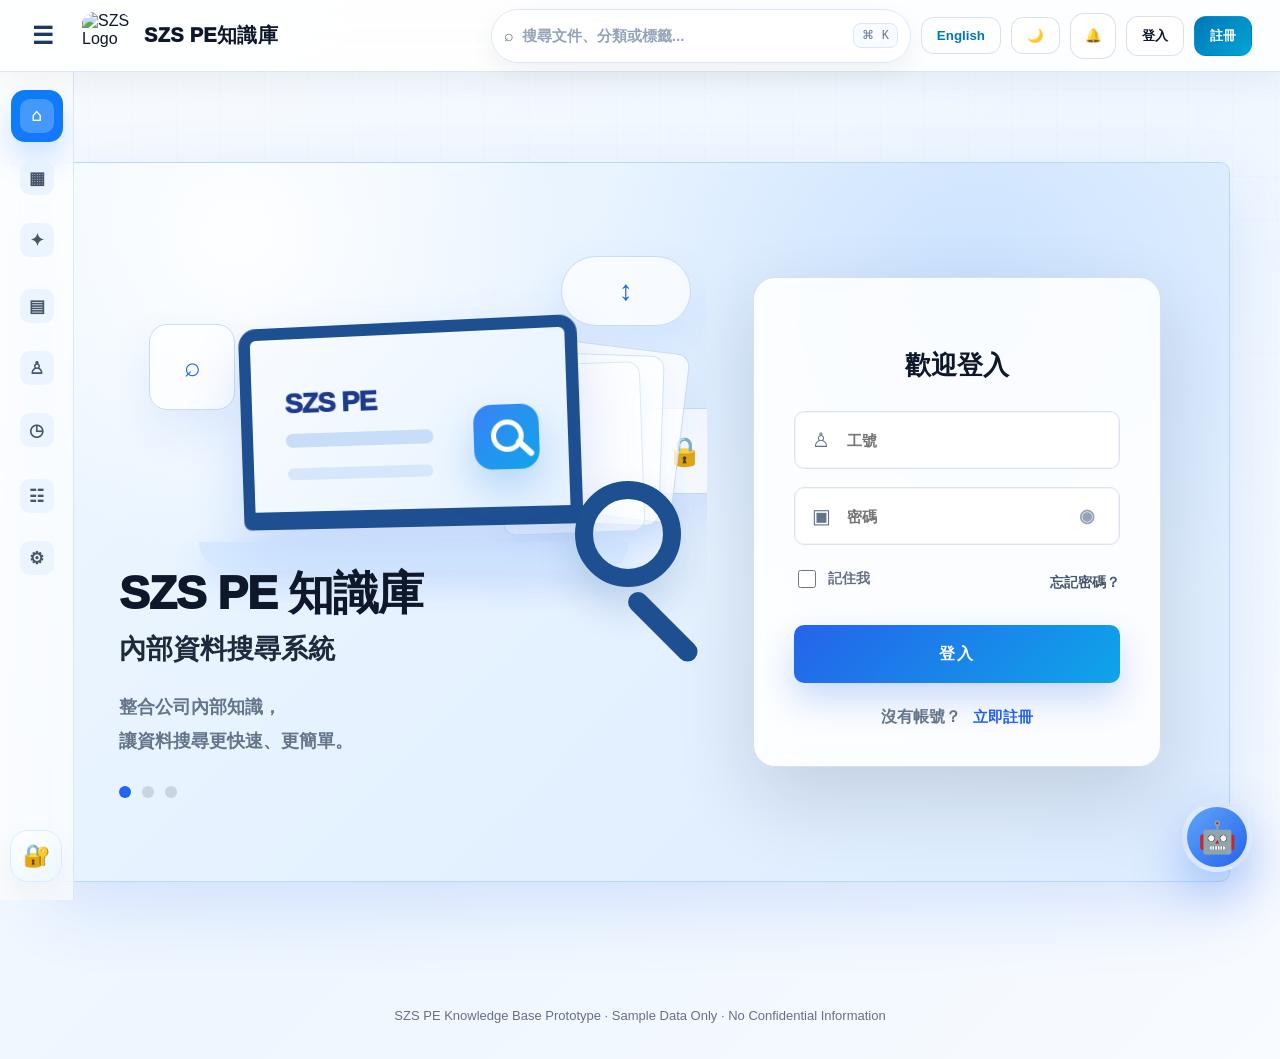
==== index_szs_bu3_test.html @ 23b90ecd "Add files via upload" ====
<!-- SZS_FIX_DFM_MEDIA_RENDER_PIPELINE_20260518 -->
<!-- SZS_FIX_DFM_MEDIA_AFTER_FULL_TEXT_AND_AUTO_INJECT_20260518 -->
<!-- SZS_FIX_DFM_MEDIA_VISIBLE_AFTER_INTRO_20260518 -->
<!-- SZS_FIX_DFM_MEDIA_EMBED_FROM_UPLOAD_20260518 -->
<!-- SZS_FIX_RESTORE_DFM_MEDIA_20260518 -->
<!-- SZS_FIX_SETTINGS_ADMIN_ENTRY_20260518 -->
<!DOCTYPE html>
<!-- SZS_FIX_TOP_STATUS_ONLY_20260518 -->
<html lang="zh-Hant">
<head>
  <meta charset="UTF-8" />
  <meta name="viewport" content="width=device-width, initial-scale=1.0" />
  <title>SZS PE知識庫</title>
  <link rel="icon" type="image/png" href="logo.png" />
  <link rel="shortcut icon" type="image/png" href="logo.png" />

<link rel="stylesheet" href="style.css">

</head>
<body class="sidebar-collapsed">
  <header>
    <button id="sidebarToggleBtn" class="sidebar-toggle" onclick="toggleSidebar(event)">☰</button>
    <div class="brand" onclick="showHome()">
      <img src="logo.png" alt="SZS Logo" class="logo" onerror="this.style.display=\'none\'; const f=this.parentElement.querySelector(\'.logo-fallback\'); if(f){f.classList.add(\'show\');}">
      <div>
        <div class="brand-title" data-zh="SZS PE知識庫" data-en="SZS PE Knowledge Base">SZS PE知識庫</div>
        <div class="brand-subtitle" data-zh="內部資料搜尋系統" data-en="INTERNAL DATABASE SYSTEM">內部資料搜尋系統</div>
      </div>
    </div>

    <div class="nav-actions">

      <div class="top-search">
        <span>⌕</span>
        <input id="topSearchInput" placeholder="搜尋文件、分類或標籤..." onkeydown="handleTopSearch(event)" />
        <kbd>⌘ K</kbd>
      </div>

      <div class="top-presence-control" id="topPresenceControl" aria-label="presence status">
        <span class="top-presence-label" data-zh="我的狀態" data-en="My Status">我的狀態</span>
        <button id="topPresenceOnlineBtn" class="status-btn online" type="button" onclick="setMyPresence('online')" data-zh="線上" data-en="Online">線上</button>
        <button id="topPresenceAwayBtn" class="status-btn away" type="button" onclick="setMyPresence('away')" data-zh="離開" data-en="Away">離開</button>
        <button id="topPresenceOfflineBtn" class="status-btn offline" type="button" onclick="setMyPresence('offline')" data-zh="離線" data-en="Offline">離線</button>
      </div>

      <span class="user-pill" id="userPill"></span>
      <button class="ghost" onclick="switchLanguage()" id="langBtn">English</button>
      <button onclick="toggleTheme()" id="themeBtn">🌙</button>
      <button id="notificationBtn" class="icon-btn" onclick="toggleNotifications(event)" title="通知">🔔<span id="notificationDot"></span></button>
      <div class="profile-wrap" id="profileWrap">
        <button id="profileBtn" class="profile-btn" onclick="toggleProfileMenu(event)">
          <span class="profile-avatar" id="profileAvatar">U</span>
          <span class="profile-name" id="profileName">User</span>
          <span class="profile-role" id="profileRole">User</span>
          <span>⌄</span>
        </button>
        <div class="profile-menu" id="profileMenu">
          <div class="profile-menu-head">
            <span class="profile-avatar large" id="profileAvatarLarge">U</span>
            <div>
              <strong id="profileMenuName">User</strong>
              <p id="profileMenuMeta">User · 離線</p>
            </div>
          </div>
          <button onclick="switchLanguage(); closeProfileMenu();" data-zh="語言 / Language" data-en="Language / 語言">語言 / Language</button>
          <button onclick="openSystemInfoDialog(); closeProfileMenu();" data-zh="系統資訊" data-en="System Info">系統資訊</button>
          <button onclick="openProfileSettingsDialog(); closeProfileMenu();" data-zh="我的設定" data-en="My Settings">我的設定</button>
          <button onclick="openMyMessagesDialog(); closeProfileMenu();" data-zh="我的訊息" data-en="My Messages">我的訊息</button>
          <button onclick="openFeedbackDialog(); closeProfileMenu();" data-zh="意見回饋" data-en="Feedback">意見回饋</button>
          <button class="danger-text" onclick="closeProfileMenu(); logout();" data-zh="登出" data-en="Logout">登出</button>
        </div>
      </div>
      <button id="loginBtn" onclick="openAuthModal('login')" data-zh="登入" data-en="Login">登入</button>
      <button id="registerBtn" class="primary" onclick="openAuthModal('register')" data-zh="註冊" data-en="Sign Up">註冊</button>
      <button id="logoutBtn" style="display:none;" onclick="logout()" data-zh="登出" data-en="Logout">登出</button>
      <!-- 後台管理已移至系統設定頁 -->
    </div>
  </header>
  <div class="notification-panel" id="notificationPanel">
    <div class="notification-head">
      <strong data-zh="通知中心" data-en="Notifications">通知中心</strong>
      <button onclick="toggleNotifications(event)">×</button>
    </div>
    <div id="notificationList"></div>
  </div>

  <aside class="app-sidebar" aria-label="main navigation">
    <div class="side-section side-section-primary">
      <div class="side-section-title" data-zh="主要功能" data-en="Main">主要功能</div>
      <button class="side-item active" onclick="showHome()" data-side="home" title="首頁">
        <span class="side-icon">⌂</span><span class="side-label" data-zh="首頁" data-en="Home">首頁</span>
      </button>
      <button class="side-item" onclick="openDatabaseSection()" data-side="databases" title="資料庫分類">
        <span class="side-icon">▦</span><span class="side-label" data-zh="資料庫分類" data-en="Databases">資料庫分類</span><span class="side-badge" id="sideDatabaseCount">6</span>
      </button>
      <button class="side-item" onclick="openAssistantPage()" data-side="assistant" title="小幫手">
        <span class="side-icon">✦</span><span class="side-label" data-zh="小幫手" data-en="Assistant">小幫手</span><span class="side-badge side-badge-new">NEW</span>
      </button>
    </div>

    <div class="side-section side-section-admin">
      <div class="side-section-title" data-zh="管理功能" data-en="Admin">管理功能</div>
      <button class="side-item" onclick="openAdmin(); setTimeout(()=>switchAdminTab('documents'), 0);" data-side="documents" title="文件管理">
        <span class="side-icon">▤</span><span class="side-label" data-zh="文件管理" data-en="Documents">文件管理</span><span class="side-badge" id="sideDocumentCount">8</span>
      </button>
      <button class="side-item" onclick="openAdmin(); setTimeout(()=>switchAdminTab('users'), 0);" data-side="users" title="會員權限">
        <span class="side-icon">♙</span><span class="side-label" data-zh="會員權限" data-en="Members">會員權限</span>
      </button>
      <button class="side-item" onclick="openAdmin(); setTimeout(()=>switchAdminTab('logs'), 0);" data-side="logs" title="操作紀錄">
        <span class="side-icon">◷</span><span class="side-label" data-zh="操作紀錄" data-en="Logs">操作紀錄</span>
      </button>
    </div>

    <div class="side-section side-section-system">
      <div class="side-section-title" data-zh="系統" data-en="System">系統</div>
      <button class="side-item" onclick="openMembersSection()" data-side="members" title="線上成員">
        <span class="side-icon">☷</span><span class="side-label" data-zh="成員狀態" data-en="Member Status">成員狀態</span><span class="side-badge" id="sideMemberCount">13</span>
      </button>
      <button class="side-item" onclick="openSystemSettings()" data-side="settings" title="系統設定">
        <span class="side-icon">⚙</span><span class="side-label" data-zh="系統設定" data-en="Settings">系統設定</span>
      </button>
    </div>

    <div class="side-card compact-side-card">
      <div class="side-card-art">🔐</div>
      <strong data-zh="安全・可靠・共享" data-en="Secure · Reliable · Shared">安全・可靠・共享</strong>
      <p data-zh="建立標準化文件，讓知識成為團隊的力量。" data-en="Standardize files and turn knowledge into team power.">建立標準化文件，讓知識成為團隊的力量。</p>
      <button onclick="openAssistant()" data-zh="了解更多 ↗" data-en="Learn More ↗">了解更多 ↗</button>
    </div>
  </aside>


  <div class="warning-banner" data-zh="原型提醒：此版本資料只會暫存在目前瀏覽器 localStorage，請勿放入公司機密、真實帳密、客戶資料或正式文件。"
       data-en="Prototype reminder: Data is stored only in this browser localStorage. Do not enter confidential data or real passwords. ">
    原型提醒：此版本資料只會暫存在目前瀏覽器 localStorage，請勿放入公司機密、真實帳密、客戶資料或正式文件。
  </div>


  <main id="loginLandingPage" class="page login-landing-page active">
    <section class="template-b-shell">
      <div class="template-b-panel">
        <div class="template-b-visual" aria-label="SZS PE Knowledge Base Login Illustration">
          <div class="kb-art">
            <div class="kb-float search">⌕</div>
            <div class="kb-float cloud">↕</div>
            <div class="kb-float lock">🔒</div>
            <div class="kb-doc-stack"><span></span><span></span><span></span></div>
            <div class="kb-art-laptop"><div class="kb-search-icon"></div></div>
            <div class="kb-art-base"></div>
            <div class="kb-magnifier"></div>
          </div>
          <div class="template-b-copy">
            <h1 data-zh="SZS PE 知識庫" data-en="SZS PE Knowledge Base">SZS PE 知識庫</h1>
            <h2 data-zh="內部資料搜尋系統" data-en="Internal Data Search System">內部資料搜尋系統</h2>
            <p data-zh="整合公司內部知識，讓資料搜尋更快速、更簡單。" data-en="Integrate internal knowledge and make data search faster and easier.">整合公司內部知識，<br>讓資料搜尋更快速、更簡單。</p>
            <div class="template-b-dots" aria-hidden="true"><span></span><span></span><span></span></div>
          </div>
        </div>

        <div class="template-b-card">
          <div class="template-b-logo">
            <img src="logo.png" alt="SZS Logo" onerror="this.style.display='none';">
          </div>
          <h2 data-zh="歡迎登入" data-en="Welcome Back">歡迎登入</h2>
          <div class="template-b-error" id="landingLoginError"></div>
          <div class="template-b-field">
            <span>♙</span>
            <input id="landingLoginId" autocomplete="username" placeholder="工號" onkeydown="handleLandingLoginEnter(event)" />
          </div>
          <div class="template-b-field template-b-password">
            <span>▣</span>
            <input id="landingLoginPassword" type="password" autocomplete="current-password" placeholder="密碼" onkeydown="handleLandingLoginEnter(event)" />
            <button type="button" class="template-b-eye" onclick="toggleLandingPassword()" aria-label="show password">◉</button>
          </div>
          <div class="template-b-row">
            <label class="template-b-check"><input type="checkbox" id="landingRememberMe"> <span data-zh="記住我" data-en="Remember me">記住我</span></label>
            <button type="button" class="template-b-link" onclick="forgotFromLanding()" data-zh="忘記密碼？" data-en="Forgot Password?">忘記密碼？</button>
          </div>
          <button class="template-b-submit" onclick="loginFromLanding()" data-zh="登入" data-en="Login">登入</button>
          <div class="template-b-register">
            <span data-zh="沒有帳號？" data-en="No account?">沒有帳號？</span>
            <button type="button" onclick="openAuthModal('register')" data-zh="立即註冊" data-en="Sign Up">立即註冊</button>
          </div>
        </div>
      </div>
    </section>
  </main>

  <main id="homePage" class="page">
    <section class="hero">
      <div class="hero-label">SZS · PE KNOWLEDGE SYSTEM</div>
      <h1 data-zh="SZS PE知識庫" data-en="SZS PE Knowledge Base">SZS PE知識庫</h1>
      <p data-zh="請選擇資料庫分類進行查詢，或使用右下角小幫手搜尋你需要的文件。此版本為非機密原型展示，所有資料皆為測試資料。"
         data-en="Select a database category or use the assistant in the lower-right corner to search for documents. This is a non-confidential prototype using sample data only.">
        請選擇資料庫分類進行查詢，或使用右下角小幫手搜尋你需要的文件。此版本為非機密原型展示，所有資料皆為測試資料。
      </p>
    </section>

    <section class="dashboard-overview" aria-label="dashboard overview">
      <div class="dash-stat clickable" onclick="closeMembersSection(); document.getElementById('databaseSection')?.scrollIntoView({behavior:'smooth'}); databaseHomeView='cards'; renderDatabases();">
        <div class="dash-icon blue">▣</div>
        <div>
          <div class="dash-label" data-zh="資料庫分類" data-en="Database Categories">資料庫分類</div>
          <div class="dash-value"><span id="overviewDatabaseCount">0</span><small data-zh=" 個" data-en=" categories"> 個</small></div>
          <div class="dash-link" data-zh="" data-en=""></div>
        </div>
      </div>
      <div class="dash-stat clickable" onclick="databaseHomeView='list'; renderDatabases(); document.getElementById('databaseSection')?.scrollIntoView({behavior:'smooth'});">
        <div class="dash-icon cyan">▤</div>
        <div>
          <div class="dash-label" data-zh="總文件數" data-en="Total Documents">總文件數</div>
          <div class="dash-value"><span id="overviewDocumentCount">0</span><small data-zh=" 份" data-en=" docs"> 份</small></div>
          <div class="dash-link" data-zh="" data-en=""></div>
        </div>
      </div>
      <div class="dash-stat clickable" onclick="openMembersSection()">
        <div class="dash-icon purple">♙</div>
        <div>
          <div class="dash-label" data-zh="總人數" data-en="Total Members">總人數</div>
          <div class="dash-value"><span id="overviewUserRole">0</span><small data-zh=" 人" data-en=" members"> 人</small></div>
          <div class="dash-link" data-zh="" data-en=""></div>
        </div>
      </div>
      <div class="dash-stat clickable" onclick="openAdmin(); setTimeout(()=>switchAdminTab('logs'), 0);">
        <div class="dash-icon green">✓</div>
        <div>
          <div class="dash-label" data-zh="系統狀態" data-en="System Status">系統狀態</div>
          <div class="dash-value"><span data-zh="正常" data-en="OK">正常</span></div>
          <div class="dash-link" data-zh="" data-en=""></div>
        </div>
      </div>
    </section>

    

    <div class="home-main-layout">
      <div class="home-main-column">

        <section class="home-productivity-panels" id="homeSmartDashboard" aria-label="home smart dashboard">
          <div class="home-panel recent-doc-panel">
            <div class="home-panel-head">
              <div class="home-panel-title"><span class="num-dot">1</span><span data-zh="最近更新文件" data-en="Recently Updated Files">最近更新文件</span></div>
              <button class="home-panel-action" onclick="showSearchResults('DFM')" data-zh="查看全部" data-en="View All">查看全部</button>
            </div>
            <div class="recent-doc-list" id="homeRecentDocuments"></div>
          </div>

          <div class="home-panel favorite-db-panel">
            <div class="home-panel-head">
              <div class="home-panel-title"><span class="num-dot">2</span><span data-zh="常用 / 收藏" data-en="Frequent / Favorites">常用 / 收藏</span></div>
              <button class="home-panel-action" onclick="manageFavoriteDatabases()" data-zh="管理" data-en="Manage">管理</button>
            </div>
            <div class="favorite-db-list" id="homeFavoriteDatabases"></div>
          </div>
        </section>

        <!-- Home optional feature panels 3-5 removed per request; keep only recent files and favorites. -->

        <section class="online-members-panel" id="onlineMembersPanel">
      <div class="online-members-head">
        <div>
          <h2 data-zh="成員狀態總覽" data-en="Member Status Overview">成員狀態總覽</h2>
          <p data-zh="查看所有成員狀態與所屬群組，快速掌握團隊可用性；點選成員即可開啟對話框。" data-en="View every member status and group, quickly understand team availability, and click a member to open a chat dialog.">查看所有成員狀態與所屬群組，快速掌握團隊可用性；點選成員即可開啟對話框。</p>
        </div>
        <div class="my-status-control">
          <span data-zh="我的狀態" data-en="My Status">我的狀態</span>
          <button id="presenceOnlineBtn" class="status-btn online" onclick="setMyPresence('online')" data-zh="線上" data-en="Online">線上</button>
          <button id="presenceAwayBtn" class="status-btn away" onclick="setMyPresence('away')" data-zh="離開" data-en="Away">離開</button>
          <button id="presenceOfflineBtn" class="status-btn offline" onclick="setMyPresence('offline')" data-zh="離線" data-en="Offline">離線</button>
        </div>
      </div>
      <div class="member-status-dashboard" id="memberStatusDashboard"></div>
      <div class="member-status-toolbar">
        <div class="member-status-search">
          <span>⌕</span>
          <input id="memberStatusSearch" placeholder="搜尋成員姓名、工號或部門..." oninput="syncMemberSearch('memberStatus')" />
        </div>
        <div class="member-status-filters" id="memberStatusFilters"></div>
        <div class="member-status-actions" id="memberStatusActions"></div>
      </div>
      <div class="members-hybrid-grid">
        <div class="online-members-list" id="onlineMembersList"></div>

      </div>
        </section>

        <section id="databaseSection" class="view-cards">
      <div class="section-head">
        <div class="section-title">
          <h2 data-zh="資料庫分類" data-en="DATA STREAMS">資料庫分類</h2>
          <span class="badge" id="activeBadge">0 個分類</span>
        </div>
        <div class="section-hint database-view-actions">
          <span data-zh="你可以到後台管理自行新增資料庫分類與測試文件。" data-en="You can add database categories and sample documents in the admin panel.">你可以到後台管理自行新增資料庫分類與測試文件。</span>
          <button id="databaseViewToggle" onclick="toggleDatabaseView()" data-zh="查看全部分類" data-en="View All Categories">查看全部分類</button>
        </div>
      </div>
      <div class="database-grid" id="databaseGrid"></div>
      <div class="database-list-panel" id="databaseListPanel" style="display:none;"><div id="databaseList"></div></div>
        </section>
      </div>
        <aside class="quick-members-sidebar home-quick-members">
          <div class="quick-members-head">
            <h3 data-zh="成員狀態" data-en="Member Status">成員狀態</h3>
            <span id="quickMemberCount">0</span>
          </div>
          <div class="quick-member-search">
            <input id="quickMemberSearch" placeholder="搜尋成員..." oninput="syncMemberSearch('quick')" />
          </div>
          <div class="quick-member-groups" id="quickMembersSidebar"></div>
          <div class="quick-members-footer">
            <button onclick="scrollToAllMemberGroups()" data-zh="展開更多" data-en="Expand More">展開更多</button>
          </div>
        </aside>
    </div>
    <div class="member-chat-modal" id="memberChatModal"></div>
  </main>

  <main id="detailPage" class="page">
    <section class="detail-top">
      <div class="detail-title-area">
        <div class="detail-label">DATABASE DETAIL</div>
        <h1 id="detailTitle">資料庫</h1>
        <p id="detailDescription">資料庫說明</p>
      </div>
      <div class="detail-actions">
        <button onclick="showHome()" data-zh="← 返回首頁" data-en="← Back Home">← 返回首頁</button>
        <button class="primary" onclick="openAssistant()" data-zh="詢問小幫手" data-en="Ask Assistant">詢問小幫手</button>
      </div>
    </section>

    <section class="detail-toolbar">
      <div class="search-box">
        <input id="detailSearch" placeholder="在此資料庫搜尋文件..." oninput="renderDetailDocuments()" />
      </div>
      <span class="badge" id="detailCount">0 documents</span>
    </section>

    <section class="doc-table" id="detailDocumentList"></section>
  </main>


  <main id="searchPage" class="page">
    <section class="detail-top search-result-top">
      <div class="detail-title-area">
        <div class="detail-label" data-zh="SEARCH RESULT" data-en="SEARCH RESULT">SEARCH RESULT</div>
        <h1 data-zh="搜尋結果" data-en="Search Results">搜尋結果</h1>
        <p id="searchResultSummary">請輸入關鍵字搜尋文件、分類或標籤。</p>
      </div>
      <div class="detail-actions">
        <button onclick="showHome()" data-zh="← 返回首頁" data-en="← Back Home">← 返回首頁</button>
        <button class="primary" onclick="openAssistant()" data-zh="詢問小幫手" data-en="Ask Assistant">詢問小幫手</button>
      </div>
    </section>

    <section class="detail-toolbar">
      <div class="google-search-large">
        <span>⌕</span>
        <input id="searchPageInput" placeholder="搜尋文件、分類或標籤..." onkeydown="handleSearchPageEnter(event)" />
        <button onclick="runSearchFromPage()" data-zh="搜尋" data-en="Search">搜尋</button>
      </div>
      <span class="badge" id="searchResultCount">0 documents</span>
    </section>

    <section class="search-tabs" id="searchResultTabs">
      <button id="searchTabFiles" class="active" onclick="setSearchResultView('files')" data-zh="文件" data-en="Files">文件</button>
      <button id="searchTabCategories" onclick="setSearchResultView('categories')" data-zh="資料庫分類" data-en="Categories">資料庫分類</button>
      <button id="searchTabAll" onclick="setSearchResultView('all')" data-zh="全部" data-en="All">全部</button>
    </section>

    <section class="doc-table" id="searchResultList"></section>
  </main>




  <main id="settingsPage" class="page">
    <section class="detail-top">
      <div class="detail-title-area">
        <div class="detail-label">SYSTEM SETTINGS</div>
        <h1 data-zh="系統設定" data-en="System Settings">系統設定</h1>
        <p data-zh="這裡集中放置系統相關入口。後台管理已移到此頁，不再放在最上方工具列。" data-en="System-related entries are collected here. The admin panel has been moved here and removed from the top toolbar.">這裡集中放置系統相關入口。後台管理已移到此頁，不再放在最上方工具列。</p>
      </div>
      <div class="detail-actions">
        <button onclick="showHome()" data-zh="← 返回首頁" data-en="← Back Home">← 返回首頁</button>
      </div>
    </section>

    <section class="settings-panel">
      <div class="settings-grid">
        <div class="settings-card">
          <h3 data-zh="後台管理" data-en="Admin Panel">後台管理</h3>
          <p data-zh="管理資料庫分類、文件、會員權限與操作紀錄。Manager 可管理資料，Owner 可管理會員權限。" data-en="Manage database categories, documents, member permissions, and activity logs. Managers can manage data; Owners can manage member permissions.">管理資料庫分類、文件、會員權限與操作紀錄。Manager 可管理資料，Owner 可管理會員權限。</p>
          <button class="primary" onclick="openAdmin()" data-zh="進入後台管理" data-en="Open Admin Panel">進入後台管理</button>
        </div>
        <div class="settings-card">
          <h3 data-zh="系統資訊" data-en="System Info">系統資訊</h3>
          <p data-zh="查看目前原型狀態、資料庫分類數與文件數。" data-en="View current prototype status, database category count, and document count.">查看目前原型狀態、資料庫分類數與文件數。</p>
          <button onclick="showSystemInfo()" data-zh="查看系統資訊" data-en="View System Info">查看系統資訊</button>
        </div>
        <div class="settings-card">
          <h3 data-zh="我的設定" data-en="My Settings">我的設定</h3>
          <p data-zh="個人設定目前為原型展示項目，正式版可擴充語言、通知與偏好設定。" data-en="Personal settings are prototype items and can later include language, notifications, and preferences.">個人設定目前為原型展示項目，正式版可擴充語言、通知與偏好設定。</p>
          <button onclick="showToast(t('我的設定為原型展示項目。','My settings is a prototype item.'))" data-zh="查看我的設定" data-en="View My Settings">查看我的設定</button>
        </div>
        <div class="settings-card">
          <h3 data-zh="外觀模式" data-en="Appearance">外觀模式</h3>
          <p data-zh="黑白模式保留在這裡手動切換，不再由左側系統設定按鈕直接切換。" data-en="Theme switching is kept here manually; the sidebar Settings button no longer toggles it directly.">黑白模式保留在這裡手動切換，不再由左側系統設定按鈕直接切換。</p>
          <button onclick="toggleTheme()" data-zh="切換黑白模式" data-en="Toggle Theme">切換黑白模式</button>
        </div>
      </div>
    </section>
  </main>


  <main id="adminPage" class="page">
    <section class="detail-top">
      <div class="detail-title-area">
        <div class="detail-label">ADMIN PROTOTYPE</div>
        <h1 data-zh="後台管理" data-en="Admin Panel">後台管理</h1>
        <p data-zh="這裡是部門資料維護中心。總覽首頁僅供查看，真正的新增、修改與刪除請進入對應管理頁面操作。"
           data-en="This is the department data maintenance center. The overview page is view-only, and actual add/edit/delete actions should be done inside the corresponding management page.">
          這裡是部門資料維護中心。總覽首頁僅供查看，真正的新增、修改與刪除請進入對應管理頁面操作。
        </p>
        <div class="role-guide">
          <div class="role-card">
            <strong>Owner</strong>
            <span data-zh="部門維護權限：可管理資料、會員權限與操作紀錄。" data-en="Department maintenance permission: manage data, member permissions, and activity logs.">部門維護權限：可管理資料、會員權限與操作紀錄。</span>
          </div>
          <div class="role-card">
            <strong>Manager</strong>
            <span data-zh="資料維護權限：可新增、修改、刪除資料庫與文件。" data-en="Data maintenance permission: add, edit, and delete databases and documents.">資料維護權限：可新增、修改、刪除資料庫與文件。</span>
          </div>
          <div class="role-card">
            <strong>User</strong>
            <span data-zh="使用權限：可登入、查詢資料與使用小幫手。" data-en="Usage permission: log in, search data, and use the assistant.">使用權限：可登入、查詢資料與使用小幫手。</span>
          </div>
        </div>
      </div>
      <div class="detail-actions">
        <button onclick="showHome()" data-zh="← 返回首頁" data-en="← Back Home">← 返回首頁</button>
      </div>
    </section>

    <div class="admin-tabs">
      <button id="adminOverviewTab" class="admin-tab-button active" onclick="switchAdminTab('overview')" data-zh="總覽首頁" data-en="Overview">總覽首頁</button>
      <button id="adminDocTab" class="admin-tab-button" onclick="switchAdminTab('documents')" data-zh="文件管理" data-en="Document Manager">文件管理</button>
      <button id="adminDbTab" class="admin-tab-button" onclick="switchAdminTab('databases')" data-zh="資料庫分類管理" data-en="Database Manager">資料庫分類管理</button>
      <button id="adminUserTab" class="admin-tab-button" onclick="switchAdminTab('users')" data-zh="會員權限管理" data-en="Member Permissions">會員權限管理</button>
      <button id="adminLogTab" class="admin-tab-button" onclick="switchAdminTab('logs')" data-zh="操作紀錄" data-en="Activity Logs">操作紀錄</button>
    </div>

    <section id="adminOverviewSection" class="admin-section active">
      <div id="adminOverviewContent"></div>
    </section>

    <section id="adminDocumentsSection" class="admin-section">
      <div class="document-admin-layout">
        <div class="admin-box document-form-card">
          <div class="document-card-head">
            <div>
              <h2 id="documentFormTitle" data-zh="新增文件" data-en="Add Document">新增文件</h2>
              <p id="documentFormHint" data-zh="依照步驟填寫文件基本資料、搜尋資訊與管理設定。" data-en="Fill in basic information, search metadata, and management settings step by step.">依照步驟填寫文件基本資料、搜尋資訊與管理設定。</p>
            </div>
            <span id="documentModeBadge" class="doc-mode-badge" data-zh="新增模式" data-en="Add Mode">新增模式</span>
          </div>
          <input id="editingDocumentId" type="hidden" />
          <div class="form-grid">
            <div class="form-section">
              <div class="form-section-title"><span class="form-step">1</span><span data-zh="基本資料" data-en="Basic Information">基本資料</span></div>
              <div>
                <label data-zh="所屬資料庫" data-en="Database">所屬資料庫</label>
                <div style="display:grid;grid-template-columns:1fr auto;gap:10px;align-items:center;">
                  <select id="adminDatabase"></select>
                  <button type="button" onclick="quickEditSelectedDatabase()" data-zh="修改目前資料庫" data-en="Edit Current Database">修改目前資料庫</button>
                </div>
              </div>
              <div class="two-col">
                <div>
                  <label data-zh="中文文件名稱" data-en="Chinese Title">中文文件名稱</label>
                  <input id="adminTitleZh" placeholder="例如：測試規格書" />
                </div>
                <div>
                  <label data-zh="英文文件名稱" data-en="English Title">英文文件名稱</label>
                  <input id="adminTitleEn" placeholder="Example: Test Specification" />
                </div>
              </div>
              <div>
                <label data-zh="文件類型" data-en="File Type">文件類型</label>
                <select id="adminType">
                  <option value="PDF">PDF</option>
                  <option value="DOCX">DOCX</option>
                  <option value="XLSX">XLSX / Excel</option>
                  <option value="XLS">XLS / Excel</option>
                  <option value="CSV">CSV</option>
                  <option value="PPTX">PPTX</option>
                  <option value="TXT">TXT</option>
                  <option value="ASM">ASM / Pro/E</option>
                  <option value="PRT">PRT / Pro/E</option>
                  <option value="DRW">DRW / Pro/E</option>
                  <option value="STEP">STEP</option>
                  <option value="STP">STP</option>
                  <option value="IGES">IGES</option>
                  <option value="IGS">IGS</option>
                  <option value="ZIP">ZIP</option>
                  <option value="RAR">RAR</option>
                  <option value="7Z">7Z</option>
                </select>
              </div>
            </div>

            <div class="form-section">
              <div class="form-section-title"><span class="form-step">2</span><span data-zh="搜尋資訊" data-en="Search Metadata">搜尋資訊</span></div>
              <div class="two-col">
                <div>
                  <label data-zh="關鍵字" data-en="Keywords">關鍵字</label>
                  <input id="adminKeywords" placeholder="例如：規格 測試 PE" />
                </div>
                <div>
                  <label data-zh="標籤" data-en="Tags">標籤</label>
                  <input id="adminTags" placeholder="例如：SOP, 規格書, 測試報告" />
                </div>
              </div>
              <div>
                <label data-zh="中文說明" data-en="Chinese Description">中文說明</label>
                <textarea id="adminDescZh" placeholder="請輸入文件中文說明"></textarea>
              </div>
              <div>
                <label data-zh="英文說明" data-en="English Description">英文說明</label>
                <textarea id="adminDescEn" placeholder="Enter document description"></textarea>
              </div>
            </div>

            <div class="form-section">
              <div class="form-section-title"><span class="form-step">3</span><span data-zh="管理設定" data-en="Management Settings">管理設定</span></div>
              <div class="two-col">
                <label class="check-row"><input id="adminShowRecent" type="checkbox" checked /> <span data-zh="顯示於首頁最近更新" data-en="Show in recent updates">顯示於首頁最近更新</span></label>
                <label class="check-row"><input id="adminFavorite" type="checkbox" /> <span data-zh="加入常用 / 收藏" data-en="Add to favorites">加入常用 / 收藏</span></label>
              </div>
              <div>
                <label data-zh="更新日期" data-en="Updated Date">更新日期</label>
                <input id="adminUpdatedAt" type="date" />
              </div>
            </div>

            <div class="document-form-actions">
              <button id="documentSaveButton" class="primary" onclick="addAdminDocument()" data-zh="儲存新增" data-en="Save New">儲存新增</button>
              <button id="documentCancelButton" style="display:none;" onclick="cancelDocumentEdit()" data-zh="取消修改" data-en="Cancel Edit">取消修改</button>
              <button type="button" onclick="resetDocumentForm()" data-zh="清空" data-en="Clear">清空</button>
            </div>
          </div>
        </div>

        <div class="admin-box document-list-card">
          <div class="document-card-head">
            <div>
              <h2 data-zh="文件清單" data-en="Document List">文件清單</h2>
              <p data-zh="可搜尋、篩選、修改、隱藏或刪除文件。" data-en="Search, filter, edit, hide, or delete documents.">可搜尋、篩選、修改、隱藏或刪除文件。</p>
            </div>
            <button class="primary" onclick="cancelDocumentEdit();document.getElementById('adminTitleZh')?.focus();" data-zh="＋ 新增文件" data-en="＋ Add Document">＋ 新增文件</button>
          </div>
          <div class="document-toolbar">
            <input id="adminDocumentSearch" placeholder="搜尋文件名稱、關鍵字、標籤..." oninput="renderAdminDocuments()" />
            <select id="adminDocumentDbFilter" onchange="renderAdminDocuments()"></select>
            <select id="adminDocumentTypeFilter" onchange="renderAdminDocuments()">
              <option value="all" data-zh="所有類型" data-en="All Types">所有類型</option>
              <option value="PDF">PDF</option>
              <option value="DOCX">DOCX</option>
              <option value="XLSX">XLSX / Excel</option>
              <option value="XLS">XLS / Excel</option>
              <option value="CSV">CSV</option>
              <option value="PPTX">PPTX</option>
              <option value="TXT">TXT</option>
              <option value="ASM">ASM / Pro/E</option>
              <option value="PRT">PRT / Pro/E</option>
              <option value="DRW">DRW / Pro/E</option>
              <option value="STEP">STEP</option>
              <option value="STP">STP</option>
              <option value="IGES">IGES</option>
              <option value="IGS">IGS</option>
              <option value="ZIP">ZIP</option>
              <option value="RAR">RAR</option>
              <option value="7Z">7Z</option>
            </select>
            <select id="adminDocumentSort" onchange="renderAdminDocuments()">
              <option value="newest" data-zh="更新日期（新到舊）" data-en="Date Newest">更新日期（新到舊）</option>
              <option value="oldest" data-zh="更新日期（舊到新）" data-en="Date Oldest">更新日期（舊到新）</option>
              <option value="name" data-zh="文件名稱" data-en="Title">文件名稱</option>
            </select>
            <button onclick="clearAdminDocumentFilters()" data-zh="清除" data-en="Clear">清除</button>
          </div>
          <div id="adminDocumentList"></div>
        </div>
      </div>
    </section>

    <section id="adminDatabasesSection" class="admin-section">
      <div class="database-admin-layout">
        <div class="admin-box database-form-card">
          <div class="document-card-head">
            <div>
              <h2 id="dbFormTitle" data-zh="新增資料庫分類" data-en="Add Database Category">新增資料庫分類</h2>
              <p id="dbFormHint" data-zh="依照步驟填寫分類基本資料、說明與管理設定。" data-en="Fill in category basics, descriptions, and management settings step by step.">依照步驟填寫分類基本資料、說明與管理設定。</p>
            </div>
            <span id="dbModeBadge" class="doc-mode-badge" data-zh="新增模式" data-en="Add Mode">新增模式</span>
          </div>
          <input id="editingDatabaseId" type="hidden" />
          <div class="form-grid">
            <div class="form-section">
              <div class="form-section-title"><span class="form-step">1</span><span data-zh="基本資料" data-en="Basic Info">基本資料</span></div>
              <div class="two-col">
                <div>
                  <label data-zh="中文名稱" data-en="Chinese Name">中文名稱</label>
                  <input id="dbTitleZh" placeholder="例如：設備資料庫" />
                </div>
                <div>
                  <label data-zh="英文名稱" data-en="English Name">英文名稱</label>
                  <input id="dbTitleEn" placeholder="Example: Equipment Database" />
                </div>
              </div>
            </div>

            <div class="form-section">
              <div class="form-section-title"><span class="form-step">2</span><span data-zh="分類說明" data-en="Category Description">分類說明</span></div>
              <div>
                <label data-zh="中文說明" data-en="Chinese Description">中文說明</label>
                <textarea id="dbDescZh" placeholder="請輸入資料庫分類說明"></textarea>
              </div>
              <div>
                <label data-zh="英文說明" data-en="English Description">英文說明</label>
                <textarea id="dbDescEn" placeholder="Enter category description"></textarea>
              </div>
            </div>

            <div class="form-section">
              <div class="form-section-title"><span class="form-step">3</span><span data-zh="管理設定" data-en="Management Settings">管理設定</span></div>
              <div class="two-col">
                <label class="check-row"><input id="dbShowHome" type="checkbox" checked disabled /> <span data-zh="顯示於首頁分類" data-en="Show on home page">顯示於首頁分類</span></label>
              </div>
              <div class="auth-note" data-zh="分類編號會由系統自動產生；刪除分類前，請先確認分類內沒有文件。" data-en="Category ID is generated automatically. Before deleting a category, make sure it contains no documents.">分類編號會由系統自動產生；刪除分類前，請先確認分類內沒有文件。</div>
            </div>

            <div class="document-form-actions">
              <button id="dbSaveButton" class="primary" onclick="addDatabaseCategory()" data-zh="儲存新增" data-en="Save Category">儲存新增</button>
              <button id="dbCancelButton" style="display:none;" onclick="cancelDatabaseEdit()" data-zh="取消修改" data-en="Cancel Edit">取消修改</button>
              <button type="button" onclick="resetDatabaseForm()" data-zh="清空" data-en="Clear">清空</button>
            </div>
          </div>
        </div>

        <div class="admin-box database-list-card">
          <div class="document-card-head">
            <div>
              <h2 data-zh="資料庫分類清單" data-en="Database Category List">資料庫分類清單</h2>
              <p data-zh="可搜尋、篩選、排序、修改或刪除自訂分類。" data-en="Search, filter, sort, edit, or delete custom categories.">可搜尋、篩選、排序、修改或刪除自訂分類。</p>
            </div>
            <button class="primary" onclick="cancelDatabaseEdit(); document.getElementById('dbTitleZh')?.focus();" data-zh="＋ 新增分類" data-en="+ Add Category">＋ 新增分類</button>
          </div>

          <div class="database-toolbar">
            <input id="adminDatabaseSearch" placeholder="搜尋分類名稱、說明..." oninput="renderAdminDatabases()" />
            <select id="adminDatabaseStatusFilter" onchange="renderAdminDatabases()">
              <option value="all" data-zh="所有分類" data-en="All Categories">所有分類</option>
            </select>
            <select id="adminDatabaseSort" onchange="renderAdminDatabases()">
              <option value="id" data-zh="分類編號" data-en="Category ID">分類編號</option>
              <option value="name" data-zh="分類名稱" data-en="Category Name">分類名稱</option>
              <option value="docs" data-zh="文件數量" data-en="Document Count">文件數量</option>
            </select>
            <button onclick="clearAdminDatabaseFilters()" data-zh="清除" data-en="Clear">清除</button>
          </div>

          <div id="adminDatabaseList"></div>
        </div>
      </div>
    </section>

    <section id="adminUsersSection" class="admin-section">
      <div class="admin-box">
        <h2 data-zh="會員權限管理" data-en="Member Permission Manager">會員權限管理</h2>
        <p style="color:var(--muted);line-height:1.7;" data-zh="只有 Owner 可以調整會員角色。AB 開頭部門註冊者預設為 Manager，其他註冊者預設為 User。"
           data-en="Only the Owner can change member roles. Departments starting with AB are Managers by default; all others are Users.">
          只有 Owner 可以調整會員角色。AB 開頭部門註冊者預設為 Manager，其他註冊者預設為 User。
        </p>
        <div class="admin-search">
          <input id="adminUserSearch" placeholder="搜尋工號、姓名、部門或信箱" oninput="renderAdminUsers()" />
          <button onclick="document.getElementById('adminUserSearch').value='';renderAdminUsers();" data-zh="清除" data-en="Clear">清除</button>
        </div>
        <div id="adminGroupNameManager" style="margin:14px 0 18px;"></div>
        <div id="adminUserList"></div>
      </div>
    </section>

    <section id="adminLogsSection" class="admin-section">
      <div class="admin-box">
        <h2 data-zh="操作紀錄" data-en="Activity Logs">操作紀錄</h2>
        <p style="color:var(--muted);line-height:1.7;" data-zh="此處會記錄原型版中的新增、修改、刪除與權限異動。正式版會寫入公司 Server 資料庫。"
           data-en="This area records prototype add, edit, delete, and permission changes. The official version will store logs in the company server database.">
          此處會記錄原型版中的新增、修改、刪除與權限異動。正式版會寫入公司 Server 資料庫。
        </p>
        <div style="display:flex;gap:10px;justify-content:flex-end;margin-bottom:12px;">
          <button onclick="clearActivityLogs()" data-zh="清除紀錄" data-en="Clear Logs">清除紀錄</button>
        </div>
        <div id="adminLogList"></div>
      </div>
    </section>
  </main>


  <div class="toast-container" id="toastContainer"></div>

  <div class="modal-backdrop" id="logoutConfirmModal">
    <div class="confirm-card">
      <h2 data-zh="確認登出" data-en="Confirm Logout">確認登出</h2>
      <p data-zh="確定要登出目前帳號嗎？" data-en="Are you sure you want to log out of this account?">確定要登出目前帳號嗎？</p>
      <div class="confirm-actions">
        <button onclick="closeLogoutConfirm()" data-zh="取消" data-en="Cancel">取消</button>
        <button class="primary" onclick="confirmLogout()" data-zh="確定登出" data-en="Log Out">確定登出</button>
      </div>
    </div>
  </div>


  <main id="assistantPage" class="page">
    <section class="detail-top">
      <div class="detail-title-area">
        <div class="detail-label">RIZEN · FULL ASSISTANT</div>
        <h1 data-zh="SZS人工智慧小幫手" data-en="SZS AI Assistant">SZS人工智慧小幫手</h1>
        <p data-zh="這裡是全頁模式，適合比較長的查詢、整理與新人閱讀。右下角小幫手仍然保留，切換頁面時會自動收合。"
           data-en="This full-page mode is useful for longer searches, summaries, and onboarding reading. The floating assistant remains available and will close automatically when changing pages.">
          這裡是全頁模式，適合比較長的查詢、整理與新人閱讀。右下角小幫手仍然保留，切換頁面時會自動收合。
        </p>
      </div>
      <div class="detail-actions">
        <button onclick="showHome()" data-zh="← 返回首頁" data-en="← Back Home">← 返回首頁</button>
      </div>
    </section>

    <section class="assistant-full-layout">
      <div class="assistant-full-panel">
        <div class="assistant-full-header">
          <div>
            <div class="chat-title" data-zh="SZS人工智慧小幫手" data-en="SZS AI Assistant">SZS人工智慧小幫手</div>
            <div class="chat-status">● RIZEN · FULL PAGE</div>
          </div>
          <div style="display:flex;gap:10px;align-items:center;flex-wrap:wrap;justify-content:flex-end;">
            <button class="small" onclick="clearFullChat()" data-zh="清除對話" data-en="Clear Chat">清除對話</button>
            <span class="badge" data-zh="全頁模式" data-en="Full Page Mode">全頁模式</span>
          </div>
        </div>
        <div class="assistant-tools">
          <div class="assistant-mode-row">
            <span class="assistant-mode-label" data-zh="搜尋模式" data-en="Search Mode">搜尋模式</span>
            <button id="fullModeAllBtn" class="assistant-mode-btn active" onclick="setAssistantMode('all')" data-zh="全部搜尋" data-en="All">全部搜尋</button>
            <button id="fullModeWebsiteBtn" class="assistant-mode-btn" onclick="setAssistantMode('website')" data-zh="官網資訊" data-en="Website">官網資訊</button>
            <button id="fullModeDocsBtn" class="assistant-mode-btn" onclick="setAssistantMode('docs')" data-zh="內部文件" data-en="Internal Docs">內部文件</button>
          </div>
          <div class="assistant-mode-hint" id="fullAssistantModeHint">目前模式：全部搜尋。會同時查詢官網知識與內部文件。</div>
          <div class="suggestion-row">
            <button class="suggestion-chip" onclick="askAssistantQuestion('SZS 有哪些產品')">SZS 有哪些產品？</button>
            <button class="suggestion-chip" onclick="askAssistantQuestion('MIM 是什麼')">MIM 是什麼？</button>
            <button class="suggestion-chip" onclick="askAssistantQuestion('法人說明會是什麼')">法人說明會是什麼？</button>
            <button class="suggestion-chip" onclick="askAssistantQuestion('品質檢驗設備有哪些')">品質檢驗設備有哪些？</button>
          </div>
        </div>
        <div class="assistant-full-body" id="fullChatBody">
          <div class="message bot" data-zh="嗨，我是 SZS 小幫手。你可以問我公司官網資訊、產品、認證、投資人資訊，也可以搜尋目前知識庫文件。"
               data-en="Hi, I am the SZS assistant. You can ask about company website information, products, certifications, investor information, or search the current knowledge base.">
            嗨，我是 SZS 小幫手。你可以問我公司官網資訊、產品、認證、投資人資訊，也可以搜尋目前知識庫文件。
          </div>
        </div>
        <div class="assistant-full-footer">
          <input class="chat-input" id="fullChatInput" placeholder="請輸入您的問題..." onkeydown="handleFullEnter(event)" />
          <button class="primary" onclick="sendFullMessage()" data-zh="傳送" data-en="Send">傳送</button>
        </div>
      </div>

      <aside class="assistant-side-card">
        <h3 data-zh="你可以這樣問" data-en="Try asking">你可以這樣問</h3>
        <p data-zh="以下是幾個常見問題，點一下可以直接帶入小幫手。" data-en="Here are some common questions. Click one to send it to the assistant.">以下是幾個常見問題，點一下可以直接帶入小幫手。</p>
        <button class="quick-question" onclick="askQuickQuestion('樞紐製件是什麼')">樞紐製件是什麼</button>
        <button class="quick-question" onclick="askQuickQuestion('SZS 有哪些產品')">SZS 有哪些產品</button>
        <button class="quick-question" onclick="askQuickQuestion('法人說明會是什麼')">法人說明會是什麼</button>
        <button class="quick-question" onclick="askQuickQuestion('SZS 有哪些認證')">SZS 有哪些認證</button>
        <button class="quick-question" onclick="askQuickQuestion('SZS 有哪些社群網站')">SZS 有哪些社群網站</button>
      </aside>
    </section>
  </main>




  <div class="member-dialog-backdrop" id="appDialog" aria-hidden="true">
    <div class="member-dialog-card" role="dialog" aria-modal="true" aria-labelledby="appDialogTitle">
      <div class="member-dialog-head">
        <div>
          <h2 class="member-dialog-title" id="appDialogTitle">確認操作</h2>
          <p class="member-dialog-desc" id="appDialogDesc">請確認後再繼續。</p>
        </div>
        <button class="member-dialog-close" type="button" onclick="closeAppDialog(false)">×</button>
      </div>
      <div class="app-dialog-message">
        <div class="app-dialog-icon" id="appDialogIcon">?</div>
        <div>
          <p class="app-dialog-message-text" id="appDialogMessage">請確認此操作。</p>
          <div class="app-dialog-detail" id="appDialogDetail"></div>
        </div>
      </div>
      <div class="member-dialog-actions app-dialog-actions">
        <button type="button" class="small" id="appDialogCancelBtn" onclick="closeAppDialog(false)" data-zh="取消" data-en="Cancel">取消</button>
        <button type="button" class="primary" id="appDialogConfirmBtn" onclick="closeAppDialog(true)" data-zh="確定" data-en="OK">確定</button>
      </div>
    </div>
  </div>

  <div class="member-dialog-backdrop profile-feature-dialog" id="profileSettingsDialog" aria-hidden="true">
    <div class="member-dialog-card profile-feature-card" role="dialog" aria-modal="true" aria-labelledby="profileSettingsTitle">
      <div class="member-dialog-head">
        <div>
          <h2 class="member-dialog-title" id="profileSettingsTitle" data-zh="我的設定" data-en="My Settings">我的設定</h2>
          <p class="member-dialog-desc" data-zh="調整個人使用偏好，設定會先儲存在目前瀏覽器。" data-en="Adjust personal preferences. Settings are stored in this browser for now.">調整個人使用偏好，設定會先儲存在目前瀏覽器。</p>
        </div>
        <button class="member-dialog-close" type="button" onclick="closeProfileFeatureDialog('profileSettingsDialog')">×</button>
      </div>
      <div class="profile-feature-body">
        <div class="profile-setting-grid">
          <label>
            <span data-zh="顯示模式" data-en="Appearance">顯示模式</span>
            <select id="profileSettingTheme">
              <option value="light" data-zh="淺色模式" data-en="Light Mode">淺色模式</option>
              <option value="dark" data-zh="深色模式" data-en="Dark Mode">深色模式</option>
            </select>
          </label>
          <label>
            <span data-zh="語言偏好" data-en="Language">語言偏好</span>
            <select id="profileSettingLanguage">
              <option value="zh">中文</option>
              <option value="en">English</option>
            </select>
          </label>
          <label>
            <span data-zh="預設開啟頁面" data-en="Default Page">預設開啟頁面</span>
            <select id="profileSettingDefaultPage">
              <option value="home" data-zh="首頁" data-en="Home">首頁</option>
              <option value="assistant" data-zh="小幫手" data-en="Assistant">小幫手</option>
              <option value="databases" data-zh="資料庫分類" data-en="Databases">資料庫分類</option>
              <option value="documents" data-zh="文件管理" data-en="Documents">文件管理</option>
              <option value="settings" data-zh="系統設定" data-en="Settings">系統設定</option>
            </select>
          </label>
          <label>
            <span data-zh="小幫手預設模式" data-en="Assistant Default Mode">小幫手預設模式</span>
            <select id="profileSettingAssistantMode">
              <option value="all" data-zh="全部搜尋" data-en="All Search">全部搜尋</option>
              <option value="docs" data-zh="內部文件" data-en="Internal Docs">內部文件</option>
              <option value="website" data-zh="官網資訊" data-en="Website">官網資訊</option>
            </select>
          </label>
        </div>
        <label class="profile-toggle-row">
          <input type="checkbox" id="profileSettingNotifications">
          <span data-zh="開啟通知提示" data-en="Enable notifications">開啟通知提示</span>
        </label>
      </div>
      <div class="member-dialog-actions app-dialog-actions">
        <button type="button" class="small" onclick="closeProfileFeatureDialog('profileSettingsDialog')" data-zh="取消" data-en="Cancel">取消</button>
        <button type="button" class="primary" onclick="saveProfileSettings()" data-zh="儲存設定" data-en="Save Settings">儲存設定</button>
      </div>
    </div>
  </div>

  <div class="member-dialog-backdrop profile-feature-dialog" id="systemInfoDialog" aria-hidden="true">
    <div class="member-dialog-card profile-feature-card" role="dialog" aria-modal="true" aria-labelledby="systemInfoTitle">
      <div class="member-dialog-head">
        <div>
          <h2 class="member-dialog-title" id="systemInfoTitle" data-zh="系統資訊" data-en="System Info">系統資訊</h2>
          <p class="member-dialog-desc" data-zh="目前原型版本與資料狀態。" data-en="Current prototype version and data status.">目前原型版本與資料狀態。</p>
        </div>
        <button class="member-dialog-close" type="button" onclick="closeProfileFeatureDialog('systemInfoDialog')">×</button>
      </div>
      <div class="profile-feature-body">
        <div class="profile-info-list" id="systemInfoContent"></div>
      </div>
      <div class="member-dialog-actions app-dialog-actions">
        <button type="button" class="primary" onclick="closeProfileFeatureDialog('systemInfoDialog')" data-zh="我知道了" data-en="OK">我知道了</button>
      </div>
    </div>
  </div>

  <div class="member-dialog-backdrop profile-feature-dialog" id="myMessagesDialog" aria-hidden="true">
    <div class="member-dialog-card profile-feature-card" role="dialog" aria-modal="true" aria-labelledby="myMessagesTitle">
      <div class="member-dialog-head">
        <div>
          <h2 class="member-dialog-title" id="myMessagesTitle" data-zh="我的訊息" data-en="My Messages">我的訊息</h2>
          <p class="member-dialog-desc" data-zh="最近系統通知與個人提醒。" data-en="Recent system notifications and personal reminders.">最近系統通知與個人提醒。</p>
        </div>
        <button class="member-dialog-close" type="button" onclick="closeProfileFeatureDialog('myMessagesDialog')">×</button>
      </div>
      <div class="profile-feature-body">
        <div class="profile-message-list" id="myMessagesContent"></div>
      </div>
      <div class="member-dialog-actions app-dialog-actions">
        <button type="button" class="primary" onclick="closeProfileFeatureDialog('myMessagesDialog')" data-zh="關閉" data-en="Close">關閉</button>
      </div>
    </div>
  </div>

  <div class="member-dialog-backdrop profile-feature-dialog" id="feedbackDialog" aria-hidden="true">
    <div class="member-dialog-card profile-feature-card" role="dialog" aria-modal="true" aria-labelledby="feedbackTitle">
      <div class="member-dialog-head">
        <div>
          <h2 class="member-dialog-title" id="feedbackTitle" data-zh="意見回饋" data-en="Feedback">意見回饋</h2>
          <p class="member-dialog-desc" data-zh="先暫存在目前瀏覽器，正式版可改成送給管理者。" data-en="Stored in this browser for now. Official version can send it to admins.">先暫存在目前瀏覽器，正式版可改成送給管理者。</p>
        </div>
        <button class="member-dialog-close" type="button" onclick="closeProfileFeatureDialog('feedbackDialog')">×</button>
      </div>
      <div class="profile-feature-body">
        <label>
          <span data-zh="回饋內容" data-en="Feedback">回饋內容</span>
          <textarea id="feedbackText" placeholder="請輸入你的建議或遇到的問題..."></textarea>
        </label>
      </div>
      <div class="member-dialog-actions app-dialog-actions">
        <button type="button" class="small" onclick="closeProfileFeatureDialog('feedbackDialog')" data-zh="取消" data-en="Cancel">取消</button>
        <button type="button" class="primary" onclick="saveFeedback()" data-zh="送出回饋" data-en="Submit">送出回饋</button>
      </div>
    </div>
  </div>

  <div class="member-dialog-backdrop" id="memberFormDialog" aria-hidden="true">
    <div class="member-dialog-card" role="dialog" aria-modal="true" aria-labelledby="memberDialogTitle">
      <div class="member-dialog-head">
        <div>
          <h2 class="member-dialog-title" id="memberDialogTitle">編輯資料</h2>
          <p class="member-dialog-desc" id="memberDialogDesc">請確認後再儲存。</p>
        </div>
        <button class="member-dialog-close" type="button" onclick="closeMemberFormDialog(false)">×</button>
      </div>
      <div class="member-dialog-body" id="memberDialogBody"></div>
      <div class="member-dialog-actions">
        <button type="button" class="small" onclick="closeMemberFormDialog(false)" data-zh="取消" data-en="Cancel">取消</button>
        <button type="button" class="primary" id="memberDialogConfirmBtn" onclick="closeMemberFormDialog(true)" data-zh="儲存" data-en="Save">儲存</button>
      </div>
    </div>
  </div>

  <div class="media-preview-backdrop" id="mediaPreviewModal" onclick="closeMediaPreview(event)" aria-hidden="true">
    <div class="media-preview-card" onclick="event.stopPropagation()" role="dialog" aria-modal="true" aria-labelledby="mediaPreviewTitle">
      <div class="media-preview-head">
        <strong id="mediaPreviewTitle">圖片預覽</strong>
        <button type="button" onclick="closeMediaPreview()">×</button>
      </div>
      <div class="media-preview-body">
        <img id="mediaPreviewImage" alt="DFM 圖片預覽" />
      </div>
    </div>
  </div>

  <div class="assistant-launcher" id="assistantLauncher" onclick="if(!window.__assistantLauncherDragged) toggleAssistant()">?</div>

  <div class="chat-box" id="chatBox">
    <div class="chat-header">
      <div>
        <div class="chat-title" data-zh="SZS人工智慧小幫手" data-en="SZS AI Assistant">SZS人工智慧小幫手</div>
        <div class="chat-status">● RIZEN · ONLINE</div>
      </div>
      <div style="display:flex;align-items:center;gap:8px;">
        <button class="small" onclick="openAssistantPage()" data-zh="全頁模式" data-en="Full Page">全頁模式</button>
        <div class="chat-close" onclick="closeAssistant()">×</div>
      </div>
    </div>
    <div class="assistant-tools">
      <div class="assistant-mode-row">
        <span class="assistant-mode-label" data-zh="搜尋模式" data-en="Search Mode">搜尋模式</span>
        <button id="modeAllBtn" class="assistant-mode-btn active" onclick="setAssistantMode('all')" data-zh="全部搜尋" data-en="All">全部搜尋</button>
        <button id="modeWebsiteBtn" class="assistant-mode-btn" onclick="setAssistantMode('website')" data-zh="官網資訊" data-en="Website">官網資訊</button>
        <button id="modeDocsBtn" class="assistant-mode-btn" onclick="setAssistantMode('docs')" data-zh="內部文件" data-en="Internal Docs">內部文件</button>
      </div>
      <div class="assistant-mode-hint" id="assistantModeHint">目前模式：全部搜尋。會同時查詢官網知識與內部文件。</div>
      <div class="suggestion-row">
        <button class="suggestion-chip" onclick="askAssistantQuestion('SZS 有哪些產品')">SZS 有哪些產品？</button>
        <button class="suggestion-chip" onclick="askAssistantQuestion('MIM 是什麼')">MIM 是什麼？</button>
        <button class="suggestion-chip" onclick="askAssistantQuestion('法人說明會是什麼')">法人說明會是什麼？</button>
        <button class="suggestion-chip" onclick="askAssistantQuestion('品質檢驗設備有哪些')">品質檢驗設備有哪些？</button>
      </div>
    </div>
    <div class="chat-body" id="chatBody">
      <div class="message bot" data-zh="嗨，我是 SZS 小幫手。你可以直接告訴我想找什麼文件，例如：產品規格書、測試報告、SOP。"
           data-en="Hi, I am the SZS assistant. You can tell me what document you need, such as product specification, test report, or SOP.">
        嗨，我是 SZS 小幫手。你可以直接告訴我想找什麼文件，例如：產品規格書、測試報告、SOP。
      </div>
    </div>
    <div class="chat-footer">
      <input class="chat-input" id="chatInput" placeholder="請輸入您的問題..." onkeydown="handleEnter(event)" />
      <button class="primary" onclick="sendMessage()" data-zh="傳送" data-en="Send">傳送</button>
    </div>
    <div class="note" data-zh="原型版使用 localStorage；正式版會連接公司 Server、資料庫與權限系統。" data-en="This prototype uses localStorage. The official version will connect to the company server, database, and permission system.">
      原型版使用 localStorage；正式版會連接公司 Server、資料庫與權限系統。
    </div>
  </div>

  <div class="modal-backdrop" id="authModal">
    <div class="modal">
      <div class="modal-header">
        <h2 data-zh="認證" data-en="Authentication">認證</h2>
        <div class="modal-close" onclick="closeAuthModal()">×</div>
      </div>
      <div class="tabs">
        <div class="tab active" id="loginTab" onclick="switchAuthTab('login')" data-zh="登入" data-en="Login">登入</div>
        <div class="tab" id="registerTab" onclick="switchAuthTab('register')" data-zh="註冊" data-en="Sign Up">註冊</div>
      </div>
      <div class="form" id="loginForm">
        <div class="form-error-box" id="loginFormError"></div>
        <div class="field">
          <label data-zh="工號" data-en="Employee ID">工號</label>
          <input id="loginId" />
          <div class="error-message" id="loginIdError"></div>
        </div>
        <div class="field">
          <label data-zh="密碼" data-en="Password">密碼</label>
          <div class="password-wrapper">
            <input id="loginPassword" type="password" />
            <button type="button" onclick="togglePassword('loginPassword', this)" data-show-zh="顯示" data-hide-zh="隱藏" data-show-en="Show" data-hide-en="Hide">顯示</button>
          </div>
          <div class="error-message" id="loginPasswordError"></div>
        </div>
        <button class="primary" onclick="login()" data-zh="登入" data-en="Login">登入</button>
        <button type="button" onclick="forgotPassword()" data-zh="忘記密碼" data-en="Forgot Password">忘記密碼</button>
        <div class="auth-note" data-zh="原型版登入與註冊資料暫存在目前瀏覽器 localStorage。" data-en="Prototype login and registration data are saved in this browser localStorage.">原型版登入與註冊資料暫存在目前瀏覽器 localStorage。</div>
        <div class="form-hint" data-zh="請輸入你的工號與密碼登入。"
             data-en="Please enter your employee ID and password to log in.">
          請輸入你的工號與密碼登入。
        </div>
      </div>
      <div class="form" id="registerForm" style="display:none;">
        <div class="field">
          <label data-zh="工號" data-en="Employee ID">工號</label>
          <input id="registerId" placeholder="例如：1011470" />
          <div class="error-message" id="registerIdError"></div>
        </div>
        <div class="field">
          <label data-zh="部門" data-en="Department">部門</label>
          <input id="registerDepartment" placeholder="例如：RDPE-BU3" />
          <div class="error-message" id="registerDepartmentError"></div>
        </div>
        <div class="field">
          <label data-zh="姓名" data-en="Name">姓名</label>
          <input id="registerName" />
          <div class="error-message" id="registerNameError"></div>
        </div>
        <div class="field">
          <label data-zh="公司信箱" data-en="Company Email">公司信箱</label>
          <input id="registerEmail" type="email" placeholder="name@szs.com.tw" />
          <div class="error-message" id="registerEmailError"></div>
        </div>
        <div class="field">
          <label data-zh="密碼" data-en="Password">密碼</label>
          <div class="password-wrapper">
            <input id="registerPassword" type="password" />
            <button type="button" onclick="togglePassword('registerPassword', this)" data-show-zh="顯示" data-hide-zh="隱藏" data-show-en="Show" data-hide-en="Hide">顯示</button>
          </div>
          <div class="error-message" id="registerPasswordError"></div>
        </div>
        <button class="primary" onclick="register()" data-zh="註冊" data-en="Sign Up">註冊</button>
        <div class="form-hint" data-zh="註冊規則：工號 5～10 位數字、信箱必須是 @szs.com.tw；AB 開頭部門預設為 Manager，其餘為 User。"
             data-en="Rules: Employee ID must be 5-10 digits, email must end with @szs.com.tw. Departments starting with AB become Manager; others become User.">
          註冊規則：工號 5～10 位數字、信箱必須是 @szs.com.tw；AB 開頭部門預設為 Manager，其餘為 User。
        </div>
      </div>
    </div>
  </div>

  <footer>SZS PE Knowledge Base Prototype · Sample Data Only · No Confidential Information</footer>

  <script src="script.js" defer></script>
  
</body>
</html>
---- style.css ----
* { box-sizing: border-box; }

    :root {
      --bg: #edf3f8;
      --bg2: #f7fafc;
      --panel: rgba(255, 255, 255, 0.84);
      --panel-solid: #ffffff;
      --text: #0f172a;
      --muted: #667085;
      --line: rgba(148, 163, 184, 0.32);
      --primary: #0077b6;
      --primary2: #00a6d6;
      --soft: rgba(14, 165, 233, 0.12);
      --shadow: rgba(15, 23, 42, 0.12);
      --chip: #e6f6fd;
      --warning: #fff7ed;
      --warning-text: #9a3412;
      --danger: #ef4444;
      --success: #16a34a;
    }

    body.dark {
      --bg: #07111f;
      --bg2: #0d1b2a;
      --panel: rgba(15, 23, 42, 0.84);
      --panel-solid: #101828;
      --text: #f8fafc;
      --muted: #98a2b3;
      --line: rgba(125, 211, 252, 0.20);
      --primary: #38bdf8;
      --primary2: #22d3ee;
      --soft: rgba(34, 211, 238, 0.12);
      --shadow: rgba(0, 0, 0, 0.38);
      --chip: rgba(34, 211, 238, 0.12);
      --warning: rgba(251, 146, 60, 0.12);
      --warning-text: #fdba74;
      --success: #4ade80;
    }

    body {
      margin: 0;
      min-height: 100vh;
      font-family: Arial, "Microsoft JhengHei", sans-serif;
      color: var(--text);
      background:
        radial-gradient(circle at 50% -10%, rgba(14, 165, 233, 0.20), transparent 34%),
        radial-gradient(circle at 10% 30%, rgba(0, 166, 214, 0.12), transparent 28%),
        linear-gradient(135deg, var(--bg), var(--bg2));
      transition: 0.25s ease;
    }

    body::before {
      content: "";
      position: fixed;
      inset: 0;
      pointer-events: none;
      background-image:
        linear-gradient(to right, rgba(148, 163, 184, 0.08) 1px, transparent 1px),
        linear-gradient(to bottom, rgba(148, 163, 184, 0.08) 1px, transparent 1px);
      background-size: 42px 42px;
      mask-image: linear-gradient(to bottom, rgba(0,0,0,0.62), rgba(0,0,0,0.07));
      z-index: -2;
    }

    header {
      position: sticky;
      top: 0;
      z-index: 30;
      display: flex;
      justify-content: space-between;
      align-items: center;
      padding: 14px 38px;
      background: color-mix(in srgb, var(--panel-solid) 88%, transparent);
      border-bottom: 1px solid var(--line);
      backdrop-filter: blur(18px);
      box-shadow: 0 10px 30px var(--shadow);
    }

    .brand {
      display: flex;
      align-items: center;
      gap: 14px;
      cursor: pointer;
      user-select: none;
    }

    .logo {
      width: 48px;
      height: 48px;
      object-fit: contain;
      padding: 4px;
      border-radius: 12px;
      background: white;
      border: 1px solid var(--line);
    }

    .brand-title { font-size: 20px; font-weight: 900; letter-spacing: 0.5px; }
    .brand-subtitle { margin-top: 4px; color: var(--primary); font-size: 12px; font-weight: 900; letter-spacing: 2px; }
    .nav-actions { display: flex; align-items: center; gap: 10px; flex-wrap: wrap; justify-content: flex-end; }

    button {
      border: 1px solid var(--line);
      border-radius: 12px;
      padding: 10px 15px;
      cursor: pointer;
      font-weight: 900;
      background: color-mix(in srgb, var(--panel-solid) 90%, transparent);
      color: var(--text);
      transition: 0.2s ease;
    }

    button:hover { transform: translateY(-1px); border-color: var(--primary); box-shadow: 0 10px 24px rgba(14, 165, 233, 0.14); }
    button.primary { background: linear-gradient(135deg, var(--primary), var(--primary2)); color: white; border-color: transparent; }
    button.ghost { color: var(--primary); background: transparent; }
    button.danger { color: var(--danger); background: transparent; }
    button.small { padding: 7px 10px; font-size: 12px; }

    .user-pill {
      display: none;
      color: var(--primary);
      background: var(--chip);
      border: 1px solid var(--line);
      padding: 10px 13px;
      border-radius: 999px;
      font-size: 13px;
      font-weight: 900;
    }

    .role-pill {
      display: inline-flex;
      padding: 5px 9px;
      border-radius: 999px;
      background: var(--chip);
      color: var(--primary);
      border: 1px solid var(--line);
      font-size: 12px;
      font-weight: 900;
    }

    .role-pill.owner { color: #b45309; background: rgba(245, 158, 11, 0.14); }
    .role-pill.manager { color: var(--primary); }
    .role-pill.user { color: var(--muted); }

    .warning-banner {
      max-width: 1260px;
      margin: 24px auto 0;
      padding: 14px 18px;
      border: 1px solid rgba(251, 146, 60, 0.35);
      border-radius: 16px;
      background: var(--warning);
      color: var(--warning-text);
      font-size: 14px;
      line-height: 1.6;
      font-weight: 800;
    }

    .page { display: none; max-width: 1260px; margin: 0 auto; padding: 66px 36px 150px; }
    .page.active { display: block; }

    .hero { text-align: center; margin: 34px auto 64px; max-width: 900px; }
    .hero-label { color: var(--primary); font-weight: 900; letter-spacing: 4px; font-size: 13px; margin-bottom: 18px; }
    h1 { font-size: 58px; line-height: 1.08; margin: 0 0 20px; letter-spacing: -1.5px; }
    .hero p { margin: 0 auto; max-width: 760px; color: var(--muted); font-size: 18px; line-height: 1.8; }

    .section-head { display: flex; justify-content: space-between; align-items: end; gap: 20px; margin-bottom: 22px; }
    .section-title { display: flex; align-items: center; gap: 12px; }
    .section-title h2 { margin: 0; font-size: 20px; letter-spacing: 2px; }
    .section-hint { color: var(--muted); font-size: 14px; text-align: right; line-height: 1.6; }

    .badge {
      display: inline-flex;
      align-items: center;
      gap: 6px;
      padding: 7px 12px;
      border-radius: 999px;
      background: var(--chip);
      color: var(--primary);
      font-size: 12px;
      font-weight: 900;
      border: 1px solid var(--line);
      white-space: nowrap;
    }

    .database-grid { display: grid; grid-template-columns: repeat(3, minmax(0, 1fr)); gap: 20px; }

    .database-card {
      background: var(--panel);
      border: 1px solid var(--line);
      border-radius: 24px;
      padding: 0;
      min-height: 245px;
      box-shadow: 0 20px 50px var(--shadow);
      backdrop-filter: blur(18px);
      overflow: hidden;
      transition: 0.2s ease;
    }

    .database-card:hover { transform: translateY(-5px); border-color: var(--primary); box-shadow: 0 28px 70px rgba(14, 165, 233, 0.18); }
    .card-topbar { height: 7px; background: linear-gradient(90deg, var(--primary), var(--primary2)); }
    .card-body { padding: 24px; }
    .stream-row { display: flex; justify-content: space-between; align-items: center; margin-bottom: 26px; gap: 10px; }
    .stream-id { color: var(--muted); font-size: 12px; font-weight: 900; letter-spacing: 3px; }
    .doc-count { color: var(--primary); background: var(--chip); border: 1px solid var(--line); border-radius: 999px; padding: 6px 10px; font-size: 12px; font-weight: 900; white-space: nowrap; }
    .database-card h3 { margin: 0 0 12px; font-size: 23px; }
    .database-card p { min-height: 56px; margin: 0 0 24px; color: var(--muted); line-height: 1.7; }
    .query-link { color: var(--primary); font-size: 13px; letter-spacing: 1.5px; font-weight: 900; cursor: pointer; }
    .query-link:hover { text-decoration: underline; }

    .detail-top { display: flex; justify-content: space-between; align-items: flex-start; gap: 24px; margin-bottom: 28px; }
    .detail-title-area { max-width: 780px; }
    .detail-label { color: var(--primary); font-size: 13px; letter-spacing: 3px; font-weight: 900; margin-bottom: 12px; }
    .detail-title-area h1 { font-size: 48px; margin-bottom: 14px; }
    .detail-title-area p { color: var(--muted); font-size: 17px; line-height: 1.8; margin: 0; }
    .detail-actions { display: flex; gap: 10px; flex-wrap: wrap; justify-content: flex-end; }

    .detail-toolbar {
      display: flex;
      justify-content: space-between;
      align-items: center;
      gap: 18px;
      padding: 18px;
      background: var(--panel);
      border: 1px solid var(--line);
      border-radius: 22px;
      box-shadow: 0 18px 45px var(--shadow);
      backdrop-filter: blur(18px);
      margin-bottom: 20px;
    }

    .search-box { flex: 1; display: flex; gap: 10px; align-items: center; }

    input, select, textarea {
      width: 100%;
      padding: 13px 14px;
      border-radius: 13px;
      border: 1px solid var(--line);
      outline: none;
      background: var(--panel-solid);
      color: var(--text);
      font-size: 15px;
      font-family: inherit;
    }

    textarea { min-height: 90px; resize: vertical; }
    label { display: block; color: var(--muted); font-size: 14px; font-weight: 900; margin-bottom: 8px; }

    .error-message {
      color: var(--danger);
      font-size: 13px;
      font-weight: 800;
      margin-top: 7px;
      min-height: 18px;
      line-height: 1.4;
    }

    input.invalid, select.invalid, textarea.invalid {
      border-color: var(--danger);
      box-shadow: 0 0 0 3px rgba(239, 68, 68, 0.10);
    }

    .doc-table, .admin-box {
      background: var(--panel);
      border: 1px solid var(--line);
      border-radius: 24px;
      box-shadow: 0 22px 60px var(--shadow);
      backdrop-filter: blur(18px);
      overflow: hidden;
    }

    .doc-row { display: grid; grid-template-columns: 1.2fr 0.7fr 0.35fr auto; align-items: center; gap: 16px; padding: 18px 20px; border-bottom: 1px solid var(--line); }
    .doc-row:last-child { border-bottom: none; }
    .doc-title { font-weight: 900; font-size: 16px; }
    .doc-desc { color: var(--muted); margin-top: 6px; font-size: 13px; line-height: 1.5; }
    .doc-meta { color: var(--muted); font-size: 13px; line-height: 1.7; }
    .doc-type { display: inline-flex; justify-content: center; padding: 7px 10px; border-radius: 999px; color: var(--primary); background: var(--chip); border: 1px solid var(--line); font-size: 12px; font-weight: 900; }

    .admin-layout { display: grid; grid-template-columns: 0.86fr 1.14fr; gap: 22px; align-items: start; }
    .admin-box { padding: 24px; }
    .admin-box h2 { margin: 0 0 16px; font-size: 22px; }
    .form-grid { display: grid; gap: 14px; }
    .two-col { display: grid; grid-template-columns: 1fr 1fr; gap: 12px; }
    .admin-tabs { display: flex; gap: 10px; flex-wrap: wrap; margin-bottom: 18px; }
    .admin-tab-button.active { background: linear-gradient(135deg, var(--primary), var(--primary2)); color: white; border-color: transparent; }
    .admin-section { display: none; }
    .admin-section.active { display: block; }


    .document-admin-layout { display: grid; grid-template-columns: minmax(420px, 0.78fr) minmax(640px, 1.22fr); gap: 22px; align-items: start; }
    .document-form-card, .document-list-card { padding: 24px; }
    .document-card-head { display: flex; justify-content: space-between; align-items: flex-start; gap: 14px; margin-bottom: 18px; }
    .document-card-head h2 { margin: 0; font-size: 24px; display: flex; align-items: center; gap: 10px; }
    .document-card-head p { margin: 8px 0 0; color: var(--muted); line-height: 1.7; }
    .doc-mode-badge { display: inline-flex; align-items: center; justify-content: center; padding: 7px 12px; border-radius: 999px; border: 1px solid var(--line); background: color-mix(in srgb, var(--soft) 76%, white); color: var(--primary); font-size: 12px; font-weight: 900; white-space: nowrap; }
    .form-section { border: 1px solid var(--line); border-radius: 18px; background: color-mix(in srgb, var(--panel-solid) 95%, white); padding: 16px; display: grid; gap: 14px; }
    .form-section-title { display: flex; align-items: center; gap: 10px; margin: 0 0 2px; font-size: 16px; font-weight: 900; color: var(--primary); }
    .form-step { width: 26px; height: 26px; border-radius: 9px; display: inline-flex; align-items: center; justify-content: center; color: #fff; background: linear-gradient(135deg, var(--primary), var(--primary2)); font-size: 13px; }
    .document-form-actions { display: flex; justify-content: center; gap: 12px; flex-wrap: wrap; margin-top: 2px; }
    .document-form-actions button { min-width: 138px; }
    .check-row { display: flex; align-items: center; gap: 10px; font-weight: 900; color: var(--text); }
    .check-row input { width: 18px; height: 18px; accent-color: var(--primary); }
    .document-toolbar { display: grid; grid-template-columns: minmax(220px, 1fr) minmax(150px, 0.5fr) minmax(130px, 0.42fr) minmax(150px, 0.5fr) auto; gap: 12px; align-items: center; margin: 0 0 16px; }
    .document-table-wrap { border: 1px solid var(--line); border-radius: 18px; overflow: hidden; background: color-mix(in srgb, var(--panel-solid) 96%, white); }
    .document-table { width: 100%; border-collapse: collapse; }
    .document-table th, .document-table td { padding: 14px 12px; border-bottom: 1px solid var(--line); text-align: left; vertical-align: middle; }
    .document-table tr:last-child td { border-bottom: none; }
    .document-table th { color: var(--muted); font-size: 12px; font-weight: 900; background: rgba(248,251,255,.82); white-space: nowrap; }
    .document-name-cell { display: grid; grid-template-columns: auto 1fr; gap: 12px; align-items: center; min-width: 220px; }
    .file-type-badge { width: 38px; height: 42px; border-radius: 12px; display: inline-flex; align-items: center; justify-content: center; color: #fff; font-size: 12px; font-weight: 900; }
    .file-type-badge.pdf { background: linear-gradient(135deg, #fb7185, #ef4444); }
    .file-type-badge.xlsx { background: linear-gradient(135deg, #4ade80, #16a34a); }
    .file-type-badge.docx { background: linear-gradient(135deg, #60a5fa, #2563eb); }
    .file-type-badge.pptx { background: linear-gradient(135deg, #f97316, #ea580c); }
    .file-type-badge.other { background: linear-gradient(135deg, #94a3b8, #64748b); }
    .document-row-title { font-weight: 900; line-height: 1.4; }
    .document-row-sub { color: var(--muted); font-size: 12px; margin-top: 4px; line-height: 1.5; }
    .status-pill { display: inline-flex; align-items: center; justify-content: center; padding: 6px 10px; border-radius: 999px; font-size: 12px; font-weight: 900; white-space: nowrap; }
    .status-pill.published { background: #dcfce7; color: #16a34a; border: 1px solid #bbf7d0; }
    .status-pill.hidden { background: #f1f5f9; color: #64748b; border: 1px solid #e2e8f0; }
    .document-action-row { display: flex; gap: 8px; align-items: center; justify-content: flex-end; flex-wrap: wrap; }
    .document-action-row .small { padding: 9px 12px; }
    .document-list-footer { display: flex; justify-content: space-between; gap: 12px; align-items: center; margin-top: 14px; color: var(--muted); font-size: 13px; font-weight: 800; }



    .admin-overview-shell { display: grid; grid-template-columns: 1fr; gap: 22px; align-items: start; }
    .admin-overview-main, .admin-overview-aside { display: grid; gap: 22px; }
    .admin-overview-card { padding: 24px; }
    .admin-panel-heading { margin-bottom: 18px; }
    .admin-panel-heading h2 { margin: 0 0 8px; font-size: 24px; display: flex; align-items: center; gap: 8px; flex-wrap: wrap; }
    .admin-panel-heading p { margin: 0; color: var(--muted); line-height: 1.7; }
    .admin-subtle-tag { display: inline-flex; align-items: center; padding: 4px 10px; border-radius: 999px; background: color-mix(in srgb, var(--soft) 70%, white); color: var(--primary); border: 1px solid var(--line); font-size: 12px; font-weight: 900; }
    .admin-stat-grid { display: grid; grid-template-columns: repeat(4, minmax(0, 1fr)); gap: 16px; }
    .admin-stat-card { border: 1px solid var(--line); border-radius: 20px; background: color-mix(in srgb, var(--panel-solid) 92%, white); padding: 18px 18px 16px; display: grid; grid-template-columns: auto 1fr; gap: 14px; align-items: center; }
    .admin-stat-icon { width: 56px; height: 56px; border-radius: 18px; display: flex; align-items: center; justify-content: center; font-size: 25px; font-weight: 900; color: white; }
    .admin-stat-icon.docs { background: linear-gradient(135deg, #3b82f6, #2563eb); }
    .admin-stat-icon.db { background: linear-gradient(135deg, #22c55e, #16a34a); }
    .admin-stat-icon.members { background: linear-gradient(135deg, #a855f7, #8b5cf6); }
    .admin-stat-icon.recent { background: linear-gradient(135deg, #f59e0b, #f97316); }
    .admin-stat-label { color: var(--muted); font-size: 13px; font-weight: 900; margin-bottom: 4px; }
    .admin-stat-value { font-size: 22px; font-weight: 900; line-height: 1.2; }
    .admin-stat-meta { color: var(--muted); font-size: 13px; margin-top: 4px; }
    .admin-overview-note { margin-top: 18px; border: 1px solid var(--line); background: color-mix(in srgb, var(--soft) 72%, white); border-radius: 16px; padding: 14px 16px; color: var(--primary); font-size: 14px; font-weight: 800; line-height: 1.7; }
    .admin-entry-grid { display: grid; grid-template-columns: repeat(4, minmax(0, 1fr)); gap: 16px; }
    .admin-entry-card { border: 1px solid var(--line); border-radius: 20px; background: color-mix(in srgb, var(--panel-solid) 96%, white); padding: 18px; display: flex; flex-direction: column; gap: 12px; min-height: 168px; }
    .admin-entry-head { display: flex; align-items: center; gap: 12px; }
    .admin-entry-icon { width: 46px; height: 46px; border-radius: 14px; display: flex; align-items: center; justify-content: center; font-size: 22px; color: white; font-weight: 900; }
    .admin-entry-icon.files { background: linear-gradient(135deg, #3b82f6, #2563eb); }
    .admin-entry-icon.db { background: linear-gradient(135deg, #22c55e, #16a34a); }
    .admin-entry-icon.members { background: linear-gradient(135deg, #a855f7, #8b5cf6); }
    .admin-entry-icon.logs { background: linear-gradient(135deg, #f59e0b, #f97316); }
    .admin-entry-card h3 { margin: 0; font-size: 20px; }
    .admin-entry-card p { margin: 0; color: var(--muted); line-height: 1.7; font-size: 14px; }
    .admin-entry-card .small-note { margin-top: auto; color: var(--muted); font-size: 12px; font-weight: 800; }
    .admin-entry-card button { margin-top: auto; align-self: flex-start; }
    .admin-entry-card.disabled { opacity: 0.7; }
    .admin-preview-split { display: grid; grid-template-columns: minmax(0, 1fr) minmax(0, 0.92fr); gap: 22px; }
    .admin-preview-list { display: grid; gap: 12px; }
    .admin-preview-row { display: grid; grid-template-columns: auto 1fr auto; gap: 14px; align-items: center; padding: 14px 16px; border: 1px solid var(--line); border-radius: 18px; background: color-mix(in srgb, var(--panel-solid) 96%, white); }
    .admin-preview-row.compact { grid-template-columns: auto 1fr; }
    .admin-file-badge, .admin-log-badge { width: 44px; height: 44px; border-radius: 14px; display: flex; align-items: center; justify-content: center; color: white; font-weight: 900; font-size: 13px; }
    .admin-file-badge { background: linear-gradient(135deg, #fb7185, #ef4444); }
    .admin-log-badge { background: linear-gradient(135deg, #60a5fa, #2563eb); }
    .admin-preview-title { font-weight: 900; font-size: 16px; line-height: 1.4; }
    .admin-preview-meta { color: var(--muted); font-size: 13px; margin-top: 4px; line-height: 1.6; }
    .admin-preview-pill { padding: 7px 12px; border-radius: 999px; font-size: 12px; font-weight: 900; border: 1px solid var(--line); }
    .admin-preview-pill.latest { color: #16a34a; background: #dcfce7; border-color: #bbf7d0; }
    .admin-preview-pill.log { color: var(--primary); background: color-mix(in srgb, var(--soft) 75%, white); }
    .admin-empty-note { color: var(--muted); border: 1px dashed var(--line); border-radius: 18px; padding: 20px; line-height: 1.7; }
    .admin-aside-box { padding: 22px; }
    .admin-aside-box h3 { margin: 0 0 14px; font-size: 21px; display: flex; align-items: center; gap: 10px; }
    .admin-check-list, .admin-bullet-list { margin: 0; padding-left: 20px; display: grid; gap: 10px; color: var(--text); line-height: 1.7; }
    .admin-check-list li::marker { color: var(--primary); }
    .admin-flow { display: grid; gap: 12px; }
    .admin-flow-row { display: grid; grid-template-columns: 1fr 1fr; gap: 10px; }
    .admin-flow-step { border: 1px solid var(--line); border-radius: 16px; padding: 12px 14px; text-align: center; font-weight: 900; background: color-mix(in srgb, var(--panel-solid) 96%, white); }
    .admin-flow-step.main { color: var(--primary); }
    .admin-inline-link { background: none; border: none; color: var(--primary); font-weight: 900; cursor: pointer; padding: 0; }


    .assistant-launcher {
      position: fixed;
      right: 28px;
      bottom: 28px;
      width: 72px;
      height: 72px;
      border-radius: 50%;
      background: linear-gradient(135deg, var(--primary), var(--primary2));
      color: white;
      display: flex;
      align-items: center;
      justify-content: center;
      font-size: 31px;
      font-weight: 900;
      cursor: pointer;
      z-index: 42;
      box-shadow: 0 24px 55px rgba(14, 165, 233, 0.38);
      border: 4px solid color-mix(in srgb, var(--panel-solid) 82%, transparent);
    }

    .chat-box { position: fixed; right: 28px; bottom: 112px; width: 470px; height: 590px; background: var(--panel-solid); border: 1px solid var(--line); border-radius: 24px; box-shadow: 0 30px 80px var(--shadow); display: none; flex-direction: column; z-index: 41; overflow: hidden; }
    .chat-box.open { display: flex; }
    .chat-header { padding: 18px 20px; border-bottom: 1px solid var(--line); background: linear-gradient(135deg, var(--soft), transparent), var(--panel-solid); display: flex; justify-content: space-between; align-items: center; }
    .chat-title { font-weight: 900; font-size: 16px; }
    .chat-status { margin-top: 4px; color: var(--primary); font-size: 12px; font-weight: 900; letter-spacing: 1.4px; }
    .chat-close { font-size: 24px; color: var(--muted); cursor: pointer; line-height: 1; padding: 6px 8px; border-radius: 10px; }
    .chat-close:hover { background: var(--soft); color: var(--primary); }
    .chat-body { flex: 1; padding: 18px; overflow-y: auto; background: color-mix(in srgb, var(--panel-solid) 92%, var(--soft)); }
    .message { padding: 12px 14px; border-radius: 15px; margin-bottom: 12px; line-height: 1.65; font-size: 14px; max-width: 92%; }
    .message.bot { background: var(--soft); color: var(--text); border: 1px solid var(--line); }
    .message.user { background: linear-gradient(135deg, var(--primary), var(--primary2)); color: white; margin-left: auto; }
    .chat-result-card { margin-top: 10px; padding: 12px; border-radius: 14px; background: color-mix(in srgb, var(--panel-solid) 84%, var(--soft)); border: 1px solid var(--line); }
    .chat-footer { padding: 14px; border-top: 1px solid var(--line); background: var(--panel-solid); display: flex; gap: 10px; }
    .chat-input { flex: 1; }
    .note { padding: 0 14px 12px; text-align: center; color: var(--muted); background: var(--panel-solid); font-size: 12px; line-height: 1.5; }

    .modal-backdrop { position: fixed; inset: 0; background: rgba(15, 23, 42, 0.52); display: none; align-items: center; justify-content: center; z-index: 80; padding: 20px; backdrop-filter: blur(6px); }
    .modal-backdrop.open { display: flex; }
    .modal { width: 540px; max-width: 100%; background: var(--panel-solid); color: var(--text); border-radius: 24px; border: 1px solid var(--line); box-shadow: 0 36px 90px rgba(0, 0, 0, 0.28); overflow: hidden; }
    .modal-header { padding: 22px 24px; border-bottom: 1px solid var(--line); display: flex; justify-content: space-between; align-items: center; }
    .modal-header h2 { margin: 0; font-size: 22px; }
    .modal-close { cursor: pointer; font-size: 25px; color: var(--muted); }
    .tabs { display: grid; grid-template-columns: 1fr 1fr; border-bottom: 1px solid var(--line); }
    .tab { padding: 16px; text-align: center; font-weight: 900; cursor: pointer; color: var(--muted); background: var(--bg2); }
    .tab.active { color: var(--primary); background: var(--panel-solid); border-bottom: 3px solid var(--primary); }
    .form { padding: 24px; }
    .field { margin-bottom: 16px; }
    .form button { width: 100%; margin-top: 8px; padding: 14px; }
    .form-hint { margin-top: 14px; color: var(--muted); font-size: 13px; line-height: 1.7; text-align: center; }


    .toast-container {
      position: fixed;
      top: 86px;
      right: 28px;
      z-index: 120;
      display: grid;
      gap: 10px;
      max-width: 360px;
    }

    .toast {
      padding: 14px 16px;
      border-radius: 16px;
      background: var(--panel-solid);
      border: 1px solid var(--line);
      box-shadow: 0 18px 45px var(--shadow);
      color: var(--text);
      font-weight: 900;
      line-height: 1.5;
      animation: toastIn 0.22s ease;
    }

    .toast.success {
      border-color: rgba(22, 163, 74, 0.35);
      background: color-mix(in srgb, var(--panel-solid) 88%, rgba(22, 163, 74, 0.16));
    }

    .toast.error {
      border-color: rgba(239, 68, 68, 0.35);
      background: color-mix(in srgb, var(--panel-solid) 88%, rgba(239, 68, 68, 0.12));
    }

    @keyframes toastIn {
      from { opacity: 0; transform: translateY(-8px); }
      to { opacity: 1; transform: translateY(0); }
    }

    .confirm-card {
      width: 420px;
      max-width: 100%;
      background: var(--panel-solid);
      color: var(--text);
      border-radius: 24px;
      border: 1px solid var(--line);
      box-shadow: 0 36px 90px rgba(0, 0, 0, 0.28);
      padding: 24px;
    }

    .confirm-card h2 {
      margin: 0 0 10px;
      font-size: 24px;
    }

    .confirm-card p {
      margin: 0 0 22px;
      color: var(--muted);
      line-height: 1.7;
    }

    .confirm-actions {
      display: flex;
      justify-content: flex-end;
      gap: 10px;
      flex-wrap: wrap;
    }



    .assistant-full-layout {
      display: grid;
      grid-template-columns: minmax(0, 1fr) 320px;
      gap: 24px;
      align-items: start;
    }

    .assistant-full-panel {
      height: 72vh;
      min-height: 620px;
      background: var(--panel-solid);
      border: 1px solid var(--line);
      border-radius: 28px;
      box-shadow: 0 24px 70px var(--shadow);
      display: flex;
      flex-direction: column;
      overflow: hidden;
    }

    .assistant-full-header {
      padding: 20px 24px;
      border-bottom: 1px solid var(--line);
      background: linear-gradient(135deg, var(--soft), transparent), var(--panel-solid);
      display: flex;
      justify-content: space-between;
      align-items: center;
      gap: 16px;
    }

    .assistant-full-body {
      flex: 1;
      padding: 22px;
      overflow-y: auto;
      background: color-mix(in srgb, var(--panel-solid) 92%, var(--soft));
    }

    .assistant-full-footer {
      padding: 16px;
      border-top: 1px solid var(--line);
      background: var(--panel-solid);
      display: flex;
      gap: 12px;
    }

    .assistant-side-card {
      background: var(--panel);
      border: 1px solid var(--line);
      border-radius: 24px;
      box-shadow: 0 20px 55px var(--shadow);
      padding: 22px;
      backdrop-filter: blur(18px);
    }

    .assistant-side-card h3 {
      margin: 0 0 12px;
      font-size: 20px;
    }

    .assistant-side-card p {
      margin: 0 0 14px;
      color: var(--muted);
      line-height: 1.7;
      font-size: 14px;
    }





    .assistant-tools {
      padding: 12px 14px;
      border-bottom: 1px solid var(--line);
      background: var(--panel-solid);
      display: grid;
      gap: 10px;
    }

    .assistant-mode-row {
      display: flex;
      flex-wrap: wrap;
      gap: 8px;
      align-items: center;
    }

    .assistant-mode-label {
      color: var(--muted);
      font-size: 12px;
      font-weight: 900;
      margin-right: 2px;
    }

    .assistant-mode-btn {
      border: 1px solid var(--line);
      background: var(--soft);
      color: var(--text);
      border-radius: 999px;
      padding: 7px 10px;
      font-size: 12px;
      font-weight: 900;
      cursor: pointer;
    }

    .assistant-mode-btn.active {
      background: linear-gradient(135deg, var(--primary), var(--primary2));
      color: white;
      border-color: transparent;
    }

    .suggestion-row {
      display: flex;
      gap: 8px;
      overflow-x: auto;
      padding-bottom: 2px;
    }

    .suggestion-chip {
      white-space: nowrap;
      border: 1px solid var(--line);
      background: var(--panel);
      color: var(--text);
      border-radius: 999px;
      padding: 8px 10px;
      font-size: 12px;
      font-weight: 900;
      cursor: pointer;
    }

    .source-badge {
      display: inline-flex;
      align-items: center;
      gap: 6px;
      padding: 5px 9px;
      border-radius: 999px;
      background: var(--chip);
      color: var(--primary);
      border: 1px solid var(--line);
      font-size: 12px;
      font-weight: 900;
      margin-bottom: 10px;
    }

    .assistant-section-title {
      font-weight: 900;
      color: var(--text);
      margin: 12px 0 8px;
    }


    .role-guide {
      display: grid;
      grid-template-columns: repeat(3, minmax(0, 1fr));
      gap: 14px;
      margin: 16px 0 20px;
    }

    .role-card {
      border: 1px solid var(--line);
      background: var(--panel);
      border-radius: 18px;
      padding: 16px;
      box-shadow: 0 12px 32px var(--shadow);
    }

    .role-card strong {
      display: block;
      font-size: 16px;
      color: var(--text);
      margin-bottom: 8px;
    }

    .role-card span {
      color: var(--muted);
      font-size: 13px;
      line-height: 1.6;
    }

    .auth-note {
      margin-top: 10px;
      padding: 12px 14px;
      border-radius: 14px;
      background: var(--soft);
      border: 1px solid var(--line);
      color: var(--muted);
      font-size: 13px;
      line-height: 1.6;
    }


    .password-wrapper {
      display: grid;
      grid-template-columns: 1fr auto;
      gap: 8px;
      align-items: center;
    }

    .admin-search {
      margin: 16px 0;
      display: grid;
      grid-template-columns: minmax(0, 1fr) auto;
      gap: 10px;
      align-items: center;
    }

    .log-row {
      display: grid;
      grid-template-columns: 160px 1fr;
      gap: 14px;
      padding: 16px 0;
      border-bottom: 1px solid var(--line);
    }

    .log-time {
      color: var(--muted);
      font-size: 12px;
      line-height: 1.6;
      font-weight: 900;
    }

    .log-action {
      font-weight: 900;
      color: var(--text);
      margin-bottom: 5px;
    }

    .log-detail {
      color: var(--muted);
      font-size: 13px;
      line-height: 1.6;
    }
.database-meta {
      display: flex;
      flex-wrap: wrap;
      gap: 8px;
      margin-top: 18px;
      color: var(--muted);
      font-size: 13px;
      font-weight: 900;
    }

    .database-meta span {
      padding: 6px 10px;
      border-radius: 999px;
      background: var(--chip);
      border: 1px solid var(--line);
      color: var(--primary);
    }

    .filter-bar {
      display: flex;
      flex-wrap: wrap;
      gap: 8px;
      margin: 18px 0 20px;
    }

    .filter-chip {
      border: 1px solid var(--line);
      background: var(--panel-solid);
      color: var(--text);
      border-radius: 999px;
      padding: 9px 13px;
      font-size: 13px;
      font-weight: 900;
      cursor: pointer;
      transition: 0.2s ease;
    }

    .filter-chip.active,
    .filter-chip:hover {
      background: linear-gradient(135deg, var(--primary), var(--primary-2));
      color: white;
      border-color: transparent;
    }


    .tag-list {
      display: flex;
      flex-wrap: wrap;
      gap: 6px;
      margin-top: 8px;
    }

    .tag-chip {
      display: inline-flex;
      align-items: center;
      padding: 4px 8px;
      border-radius: 999px;
      background: var(--chip);
      color: var(--primary);
      border: 1px solid var(--line);
      font-size: 12px;
      font-weight: 900;
    }

    .message-actions {
      display: flex;
      justify-content: flex-end;
      gap: 8px;
      margin-top: 10px;
      flex-wrap: wrap;
    }

    .related-questions {
      margin-top: 12px;
      padding-top: 10px;
      border-top: 1px solid var(--line);
    }

    .related-questions-title {
      color: var(--muted);
      font-size: 12px;
      font-weight: 900;
      margin-bottom: 8px;
    }

    .related-question-btn {
      margin: 4px 6px 0 0;
      padding: 7px 9px;
      font-size: 12px;
    }


    .quick-question {
      display: block;
      width: 100%;
      margin-top: 10px;
      text-align: left;
    }


    footer { text-align: center; color: var(--muted); padding: 36px 20px; font-size: 13px; }

    @media (max-width: 1000px) {
      .database-grid { grid-template-columns: repeat(2, minmax(0, 1fr)); }
      .doc-row { grid-template-columns: 1fr; }
      .detail-top { flex-direction: column; }
      .detail-actions { justify-content: flex-start; }
      .admin-layout { grid-template-columns: 1fr; }
      .document-admin-layout { grid-template-columns: 1fr; }
      .document-toolbar { grid-template-columns: 1fr 1fr; }
      .admin-overview-shell, .admin-preview-split { grid-template-columns: 1fr; }
      .admin-stat-grid, .admin-entry-grid { grid-template-columns: 1fr 1fr; }
    }

    @media (max-width: 760px) {
      header { align-items: flex-start; flex-direction: column; padding: 14px 18px; }
      .page { padding: 42px 18px 140px; }
      h1 { font-size: 40px; }
      .database-grid { grid-template-columns: 1fr; }
      .section-head { flex-direction: column; align-items: flex-start; }
      .section-hint { text-align: left; }
      .detail-toolbar { flex-direction: column; align-items: stretch; }
      .two-col { grid-template-columns: 1fr; }
      .document-toolbar { grid-template-columns: 1fr; }
      .document-table-wrap { overflow-x: auto; }
      .chat-box { left: 16px; right: 16px; width: auto; height: 560px; }
      .assistant-launcher { right: 18px; bottom: 18px; }
      .assistant-full-layout { grid-template-columns: 1fr; }
      .assistant-full-panel { height: 70vh; min-height: 520px; }
      .quick-actions { grid-template-columns: 1fr 1fr; }
    }


  
    /* === VISUAL ONLY: restored background and color style from uploaded reference === */
    body {
      margin: 0;
      min-height: 100vh;
      font-family: Arial, "Microsoft JhengHei", sans-serif;
      color: var(--text);
      background:
        radial-gradient(circle at 50% -10%, rgba(14, 165, 233, 0.20), transparent 34%),
        radial-gradient(circle at 10% 30%, rgba(0, 166, 214, 0.12), transparent 28%),
        linear-gradient(135deg, var(--bg), var(--bg2));
      transition: 0.25s ease;
    }

    body::before {
      content: "";
      position: fixed;
      inset: 0;
      pointer-events: none;
      background-image:
        linear-gradient(to right, rgba(148, 163, 184, 0.08) 1px, transparent 1px),
        linear-gradient(to bottom, rgba(148, 163, 184, 0.08) 1px, transparent 1px);
      background-size: 42px 42px;
      mask-image: linear-gradient(to bottom, rgba(0,0,0,0.62), rgba(0,0,0,0.07));
      z-index: -2;
    }

    header {
      position: sticky;
      top: 0;
      z-index: 30;
      display: flex;
      justify-content: space-between;
      align-items: center;
      padding: 14px 38px;
      background: color-mix(in srgb, var(--panel-solid) 88%, transparent);
      border-bottom: 1px solid var(--line);
      backdrop-filter: blur(18px);
      box-shadow: 0 10px 30px var(--shadow);
    }

    .brand {
      display: flex;
      align-items: center;
      gap: 14px;
      cursor: pointer;
      user-select: none;
    }

    .brand img,
    .logo {
      width: 48px;
      height: 48px;
      object-fit: contain;
      padding: 4px;
      border-radius: 12px;
      background: white;
      border: 1px solid var(--line);
    }

    .brand-title {
      font-size: 20px;
      font-weight: 900;
      letter-spacing: 0.5px;
      color: var(--text);
    }

    .brand-subtitle {
      margin-top: 4px;
      color: var(--primary);
      font-size: 12px;
      font-weight: 900;
      letter-spacing: 2px;
    }

    .nav-actions,
    .top-actions {
      display: flex;
      align-items: center;
      gap: 10px;
      flex-wrap: wrap;
      justify-content: flex-end;
    }

    button {
      border: 1px solid var(--line);
      border-radius: 12px;
      padding: 10px 15px;
      cursor: pointer;
      font-weight: 900;
      background: color-mix(in srgb, var(--panel-solid) 90%, transparent);
      color: var(--text);
      transition: 0.2s ease;
    }

    button:hover {
      transform: translateY(-1px);
      border-color: var(--primary);
      box-shadow: 0 10px 24px rgba(14, 165, 233, 0.14);
    }

    button.primary {
      background: linear-gradient(135deg, var(--primary), var(--primary2));
      color: white;
      border-color: transparent;
    }

    button.ghost {
      color: var(--primary);
      background: transparent;
    }

    .user-pill {
      color: var(--primary);
      background: var(--chip);
      border: 1px solid var(--line);
      padding: 10px 13px;
      border-radius: 999px;
      font-size: 13px;
      font-weight: 900;
    }

    .warning-banner,
    .notice {
      max-width: 1260px;
      margin: 24px auto 0;
      padding: 14px 18px;
      border: 1px solid rgba(251, 146, 60, 0.35);
      border-radius: 16px;
      background: var(--warning);
      color: var(--warning-text);
      font-size: 14px;
      line-height: 1.6;
      font-weight: 800;
    }

    .page {
      max-width: 1260px;
      margin: 0 auto;
      padding: 66px 36px 150px;
    }

    #homePage .hero,
    .hero {
      text-align: center;
      margin: 34px auto 64px;
      max-width: 900px;
      min-height: unset;
      padding: 0;
      background: transparent;
    }

    #homePage .hero-label,
    .hero-label {
      color: var(--primary);
      font-weight: 900;
      letter-spacing: 4px;
      font-size: 13px;
      margin-bottom: 18px;
    }

    #homePage .hero h1,
    .hero h1,
    h1 {
      font-size: 58px;
      line-height: 1.08;
      margin: 0 0 20px;
      letter-spacing: -1.5px;
      color: var(--text);
    }

    #homePage .hero p,
    .hero p {
      margin: 0 auto;
      max-width: 760px;
      color: var(--muted);
      font-size: 18px;
      line-height: 1.8;
    }

    .section-head {
      display: flex;
      justify-content: space-between;
      align-items: end;
      gap: 20px;
      margin-bottom: 22px;
    }

    .section-title {
      display: flex;
      align-items: center;
      gap: 12px;
    }

    .section-title h2,
    .section-head h2 {
      margin: 0;
      font-size: 20px;
      letter-spacing: 2px;
      color: var(--text);
    }

    .section-hint {
      color: var(--muted);
      font-size: 14px;
      text-align: right;
      line-height: 1.6;
    }

    .badge,
    #activeBadge,
    #databaseBadge {
      display: inline-flex;
      align-items: center;
      gap: 6px;
      padding: 7px 12px;
      border-radius: 999px;
      background: var(--chip);
      color: var(--primary);
      font-size: 12px;
      font-weight: 900;
      border: 1px solid var(--line);
      white-space: nowrap;
    }

    .database-grid {
      display: grid !important;
      grid-template-columns: repeat(3, minmax(0, 1fr));
      gap: 20px;
    }

    .database-card {
      background: var(--panel);
      border: 1px solid var(--line);
      border-radius: 24px;
      padding: 0;
      min-height: 245px;
      box-shadow: 0 20px 50px var(--shadow);
      backdrop-filter: blur(18px);
      overflow: hidden;
      transition: 0.2s ease;
    }

    .database-card:hover {
      transform: translateY(-5px);
      border-color: var(--primary);
      box-shadow: 0 28px 70px rgba(14, 165, 233, 0.18);
    }

    .database-card .card-topbar,
    .card-topbar {
      height: 7px;
      background: linear-gradient(90deg, var(--primary), var(--primary2));
    }

    .database-card .card-body,
    .card-body {
      padding: 24px;
    }

    .stream-row {
      display: flex;
      justify-content: space-between;
      align-items: center;
      margin-bottom: 26px;
      gap: 10px;
    }

    .stream-id {
      color: var(--muted);
      font-size: 12px;
      font-weight: 900;
      letter-spacing: 3px;
    }

    .doc-count,
    .file-count {
      color: var(--primary);
      background: var(--chip);
      border: 1px solid var(--line);
      border-radius: 999px;
      padding: 6px 10px;
      font-size: 12px;
      font-weight: 900;
      white-space: nowrap;
    }

    .database-card h3 {
      margin: 0 0 12px;
      font-size: 23px;
      color: var(--text);
    }

    .database-card p {
      min-height: 56px;
      margin: 0 0 24px;
      color: var(--muted);
      line-height: 1.7;
    }

    .database-meta {
      margin-top: 4px;
      display: flex;
      flex-wrap: wrap;
      gap: 8px;
    }

    .database-meta span {
      padding: 6px 10px;
      border-radius: 999px;
      background: var(--chip);
      color: var(--primary);
      border: 1px solid var(--line);
      font-size: 12px;
      font-weight: 900;
    }

    .query-link,
    .database-card a {
      color: var(--primary);
      font-size: 13px;
      letter-spacing: 1.5px;
      font-weight: 900;
      cursor: pointer;
      text-decoration: none;
    }

    .doc-table,
    .admin-box,
    .assistant-side-card,
    .assistant-full-panel,
    .chat-box,
    .modal,
    .confirm-card {
      background: var(--panel);
      border: 1px solid var(--line);
      border-radius: 24px;
      box-shadow: 0 22px 60px var(--shadow);
      backdrop-filter: blur(18px);
    }

    input,
    select,
    textarea {
      border: 1px solid var(--line);
      background: var(--panel-solid);
      color: var(--text);
      border-radius: 13px;
    }

    .assistant-launcher {
      position: fixed !important;
      right: 28px !important;
      bottom: 28px !important;
      width: 72px !important;
      height: 72px !important;
      border-radius: 50% !important;
      background: linear-gradient(135deg, var(--primary), var(--primary2)) !important;
      color: white !important;
      display: flex !important;
      align-items: center !important;
      justify-content: center !important;
      font-size: 31px !important;
      font-weight: 900 !important;
      cursor: pointer !important;
      z-index: 42 !important;
      box-shadow: 0 24px 55px rgba(14, 165, 233, 0.38) !important;
      border: 4px solid color-mix(in srgb, var(--panel-solid) 82%, transparent) !important;
      opacity: 1 !important;
    }

    .chat-box {
      right: 28px !important;
      bottom: 112px !important;
      width: 470px;
      height: 590px;
      z-index: 41 !important;
      overflow: hidden;
    }

    .chat-header,
    .assistant-full-header {
      background: linear-gradient(135deg, var(--soft), transparent), var(--panel-solid);
      border-bottom: 1px solid var(--line);
    }

    .chat-body,
    .assistant-full-body {
      background: color-mix(in srgb, var(--panel-solid) 92%, var(--soft));
    }

    .message.bot {
      background: var(--soft);
      color: var(--text);
      border: 1px solid var(--line);
    }

    .message.user {
      background: linear-gradient(135deg, var(--primary), var(--primary2));
      color: white;
    }

    .assistant-tools {
      background: var(--panel-solid);
      border-bottom: 1px solid var(--line);
    }

    .assistant-mode-btn,
    .suggestion-chip,
    .filter-chip {
      background: color-mix(in srgb, var(--panel-solid) 90%, transparent);
      border: 1px solid var(--line);
      color: var(--text);
    }

    .assistant-mode-btn.active,
    .filter-chip.active {
      background: linear-gradient(135deg, var(--primary), var(--primary2));
      color: white;
      border-color: transparent;
    }

    .source-badge,
    .tag-chip,
    .role-pill {
      background: var(--chip);
      color: var(--primary);
      border: 1px solid var(--line);
    }

    @media (max-width: 1000px) {
      .database-grid {
        grid-template-columns: repeat(2, minmax(0, 1fr)) !important;
      }
    }

    @media (max-width: 760px) {
      header {
        align-items: flex-start;
        flex-direction: column;
        padding: 14px 18px;
      }

      .page {
        padding: 42px 18px 140px;
      }

      #homePage .hero h1,
      .hero h1,
      h1 {
        font-size: 40px;
      }

      .database-grid {
        grid-template-columns: 1fr !important;
      }

      .section-head {
        flex-direction: column;
        align-items: flex-start;
      }

      .section-hint {
        text-align: left;
      }

      .chat-box {
        left: 16px !important;
        right: 16px !important;
        width: auto !important;
        height: 560px;
      }

      .assistant-launcher {
        right: 18px !important;
        bottom: 18px !important;
      }
    }

  
    /* === FINAL POLISH: dashboard summary, mode hint, logs, empty states, logo fallback === */
    .system-overview {
      display: grid;
      grid-template-columns: repeat(4, minmax(0, 1fr));
      gap: 14px;
      margin: -28px 0 34px;
    }

    .overview-card {
      background: var(--panel);
      border: 1px solid var(--line);
      border-radius: 20px;
      padding: 18px 20px;
      box-shadow: 0 16px 40px var(--shadow);
      backdrop-filter: blur(18px);
    }

    .overview-label {
      color: var(--muted);
      font-size: 12px;
      font-weight: 900;
      letter-spacing: 1.8px;
      text-transform: uppercase;
      margin-bottom: 8px;
    }

    .overview-value {
      color: var(--primary);
      font-size: 25px;
      line-height: 1.1;
      font-weight: 950;
    }

    .assistant-mode-hint {
      padding: 9px 12px;
      border-radius: 14px;
      background: var(--chip);
      color: var(--muted);
      border: 1px solid var(--line);
      font-size: 12px;
      line-height: 1.55;
      font-weight: 800;
    }

    .empty-state {
      text-align: center;
      padding: 34px 24px;
      border: 1px dashed var(--line);
      border-radius: 22px;
      background: color-mix(in srgb, var(--panel-solid) 76%, transparent);
      color: var(--muted);
      line-height: 1.8;
    }

    .empty-state strong {
      display: block;
      color: var(--text);
      font-size: 18px;
      margin-bottom: 8px;
    }

    .empty-state button {
      margin-top: 14px;
    }

    .log-type-pill {
      display: inline-flex;
      align-items: center;
      padding: 4px 9px;
      border-radius: 999px;
      font-size: 12px;
      font-weight: 950;
      margin-right: 8px;
      border: 1px solid var(--line);
      background: var(--chip);
      color: var(--primary);
      white-space: nowrap;
    }

    .log-type-pill.add { color: #047857; background: rgba(16, 185, 129, 0.12); }
    .log-type-pill.edit { color: #0369a1; background: rgba(14, 165, 233, 0.14); }
    .log-type-pill.delete { color: #dc2626; background: rgba(239, 68, 68, 0.12); }
    .log-type-pill.login { color: #7c3aed; background: rgba(124, 58, 237, 0.12); }
    .log-type-pill.role { color: #c2410c; background: rgba(249, 115, 22, 0.14); }

    .log-row {
      grid-template-columns: 160px 130px 1fr !important;
      align-items: start;
    }

    .logo-fallback {
      width: 48px;
      height: 48px;
      border-radius: 12px;
      background: white;
      border: 1px solid var(--line);
      color: var(--primary);
      display: none;
      align-items: center;
      justify-content: center;
      font-weight: 950;
      font-size: 15px;
      letter-spacing: .5px;
    }

    .logo-fallback.show {
      display: flex;
    }

    @media (max-width: 900px) {
      .system-overview {
        grid-template-columns: repeat(2, minmax(0, 1fr));
        margin-top: 0;
      }

      .log-row {
        grid-template-columns: 1fr !important;
      }
    }

    @media (max-width: 560px) {
      .system-overview {
        grid-template-columns: 1fr;
      }
    }

  
    /* === CATEGORY CARD STYLE: compact professional cards like selected reference === */
    #databaseSection,
    #homePage section:has(.database-grid) {
      max-width: 1260px;
      margin-left: auto;
      margin-right: auto;
    }

    .section-head {
      margin-top: 18px;
      margin-bottom: 20px;
      align-items: center;
    }

    .section-head h2,
    .section-title h2 {
      font-size: 22px;
      letter-spacing: 1px;
      font-weight: 950;
    }

    .section-hint {
      font-size: 13px;
      color: var(--muted);
    }

    .database-grid {
      display: grid !important;
      grid-template-columns: repeat(3, minmax(0, 1fr)) !important;
      gap: 18px !important;
      align-items: stretch;
    }

    .database-card {
      min-height: 220px !important;
      border-radius: 14px !important;
      background: rgba(255, 255, 255, 0.86) !important;
      border: 1px solid rgba(191, 219, 254, 0.85) !important;
      box-shadow: 0 14px 38px rgba(15, 23, 42, 0.08) !important;
      backdrop-filter: blur(16px);
      overflow: hidden;
      transition: 0.18s ease;
      padding: 0 !important;
    }

    body.dark .database-card {
      background: rgba(15, 23, 42, 0.82) !important;
      border-color: rgba(14, 165, 233, 0.35) !important;
    }

    .database-card:hover {
      transform: translateY(-3px) !important;
      border-color: rgba(14, 165, 233, 0.85) !important;
      box-shadow: 0 20px 46px rgba(14, 165, 233, 0.15) !important;
    }

    .database-card .card-topbar,
    .card-topbar,
    .database-card::before {
      height: 4px !important;
      background: linear-gradient(90deg, #0284c7, #22d3ee) !important;
    }

    .database-card .card-body,
    .card-body {
      padding: 22px 22px 18px !important;
    }

    .stream-row {
      margin: 0 0 22px !important;
      display: flex;
      justify-content: space-between;
      align-items: center;
      gap: 12px;
    }

    .stream-id {
      font-size: 11px !important;
      letter-spacing: 4px !important;
      font-weight: 950 !important;
      color: #64748b !important;
    }

    body.dark .stream-id {
      color: #94a3b8 !important;
    }

    .doc-count,
    .file-count {
      padding: 5px 10px !important;
      border-radius: 999px !important;
      font-size: 12px !important;
      font-weight: 950 !important;
      color: #0284c7 !important;
      background: rgba(224, 242, 254, 0.82) !important;
      border: 1px solid rgba(125, 211, 252, 0.55) !important;
      white-space: nowrap;
    }

    .database-card h3 {
      font-size: 21px !important;
      line-height: 1.28 !important;
      margin: 0 0 12px !important;
      color: var(--text) !important;
      font-weight: 950 !important;
      letter-spacing: -0.3px;
    }

    .database-card p {
      font-size: 14px !important;
      line-height: 1.75 !important;
      color: var(--muted) !important;
      margin: 0 !important;
      min-height: 52px !important;
    }

    .database-meta {
      display: flex !important;
      flex-wrap: wrap;
      gap: 8px !important;
      margin-top: 18px !important;
    }

    .database-meta span {
      padding: 5px 9px !important;
      border-radius: 999px !important;
      font-size: 12px !important;
      font-weight: 950 !important;
      color: #0284c7 !important;
      background: rgba(224, 242, 254, 0.75) !important;
      border: 1px solid rgba(125, 211, 252, 0.5) !important;
    }

    body.dark .database-meta span,
    body.dark .doc-count,
    body.dark .file-count {
      background: rgba(14, 165, 233, 0.13) !important;
      border-color: rgba(14, 165, 233, 0.32) !important;
      color: #38bdf8 !important;
    }

    .query-link,
    .database-card a {
      display: inline-block;
      margin-top: 14px !important;
      color: #0284c7 !important;
      font-size: 12px !important;
      font-weight: 950 !important;
      letter-spacing: 0.5px !important;
      text-decoration: none;
      cursor: pointer;
    }

    .query-link:hover,
    .database-card a:hover {
      text-decoration: underline;
    }

    @media (max-width: 1050px) {
      .database-grid {
        grid-template-columns: repeat(2, minmax(0, 1fr)) !important;
      }
    }

    @media (max-width: 680px) {
      .database-grid {
        grid-template-columns: 1fr !important;
      }

      .database-card {
        min-height: 210px !important;
      }
    }

  
    /* === A+C DASHBOARD THEME: blue modern + enterprise sidebar/list view === */
    body {
      background:
        radial-gradient(circle at 72% 12%, rgba(96, 165, 250, 0.18), transparent 30%),
        linear-gradient(135deg, #f8fbff 0%, #eef6ff 52%, #f8fbff 100%) !important;
    }

    body::before {
      background-image:
        linear-gradient(to right, rgba(148, 163, 184, 0.08) 1px, transparent 1px),
        linear-gradient(to bottom, rgba(148, 163, 184, 0.08) 1px, transparent 1px) !important;
      background-size: 44px 44px !important;
      mask-image: linear-gradient(to bottom, rgba(0,0,0,.44), rgba(0,0,0,.03)) !important;
    }

    header {
      height: 72px !important;
      min-height: 72px !important;
      padding: 0 28px !important;
      background: rgba(255, 255, 255, 0.86) !important;
      border-bottom: 1px solid #dbe7f5 !important;
      box-shadow: 0 10px 30px rgba(15, 23, 42, 0.05) !important;
      backdrop-filter: blur(18px);
    }

    .brand::before {
      content: "☰";
      color: #1e3a5f;
      font-size: 23px;
      margin-right: 10px;
      font-weight: 900;
    }

    .brand img,
    .brand .logo {
      width: 48px !important;
      height: 48px !important;
      border: 0 !important;
      box-shadow: none !important;
      background: transparent !important;
      padding: 0 !important;
    }

    .brand-title {
      font-size: 20px !important;
      font-weight: 950 !important;
      letter-spacing: .3px !important;
    }

    .brand-subtitle {
      display: none !important;
    }

    .top-search {
      display: grid;
      grid-template-columns: auto minmax(220px, 1fr) auto;
      align-items: center;
      gap: 8px;
      width: min(430px, 34vw);
      height: 48px;
      padding: 0 12px;
      border: 1px solid #dbe7f5;
      border-radius: 14px;
      background: rgba(255, 255, 255, 0.88);
      color: #64748b;
    }

    .top-search input {
      border: 0 !important;
      background: transparent !important;
      outline: none;
      padding: 0 !important;
      font-weight: 800;
      color: #334155;
    }

    .top-search kbd {
      border: 1px solid #dbe7f5;
      border-radius: 8px;
      padding: 4px 8px;
      color: #64748b;
      background: #f8fbff;
      font-size: 12px;
    }

    .app-sidebar {
      position: fixed;
      top: 72px;
      left: 0;
      bottom: 0;
      width: 246px;
      padding: 28px 18px;
      background: rgba(255, 255, 255, 0.70);
      border-right: 1px solid #dbe7f5;
      backdrop-filter: blur(18px);
      z-index: 25;
      display: flex;
      flex-direction: column;
      gap: 12px;
    }

    .side-item {
      display: grid;
      grid-template-columns: 34px 1fr;
      align-items: center;
      width: 100%;
      min-height: 54px;
      border-radius: 14px;
      border: 0;
      background: transparent;
      color: #52627a;
      text-align: left;
      font-size: 15px;
      box-shadow: none;
    }

    .side-item:hover {
      background: rgba(219, 234, 254, 0.62);
      transform: none;
      box-shadow: none;
    }

    .side-item.active {
      background: linear-gradient(135deg, #0b7ff3, #1677ff);
      color: white;
      box-shadow: 0 16px 30px rgba(22, 119, 255, 0.22);
    }

    .side-icon {
      font-size: 18px;
      text-align: center;
    }

    .side-card {
      margin-top: auto;
      border-radius: 22px;
      padding: 20px;
      background: linear-gradient(145deg, rgba(255,255,255,.8), rgba(235,246,255,.9));
      border: 1px solid #dbeafe;
      box-shadow: 0 16px 40px rgba(15, 23, 42, .06);
    }

    .side-card-art {
      font-size: 34px;
      margin-bottom: 12px;
    }

    .side-card strong {
      display: block;
      color: #0f172a;
      margin-bottom: 8px;
      font-size: 14px;
    }

    .side-card p {
      color: #64748b;
      font-size: 13px;
      line-height: 1.7;
      margin: 0 0 14px;
    }

    .side-card button {
      width: 100%;
      color: #0b7ff3;
      background: rgba(255,255,255,.8);
      border: 1px solid #bfdbfe;
    }

    .warning-banner,
    .notice {
      margin-left: 274px !important;
      max-width: calc(100vw - 330px) !important;
      display: none !important;
    }

    main.page {
      max-width: none !important;
      margin-left: 246px !important;
      padding: 0 40px 70px !important;
    }

    #homePage .hero {
      position: relative;
      margin: 0 -40px 0 !important;
      padding: 72px 80px 80px !important;
      min-height: 310px !important;
      text-align: left !important;
      overflow: hidden;
      background:
        radial-gradient(circle at 82% 42%, rgba(96,165,250,.23), transparent 34%),
        linear-gradient(135deg, rgba(255,255,255,.62), rgba(235,246,255,.48));
      border-bottom: 1px solid #dbe7f5;
    }

    #homePage .hero::after {
      content: "";
      position: absolute;
      right: 72px;
      top: 36px;
      width: 320px;
      height: 230px;
      background:
        radial-gradient(circle at 68% 58%, rgba(14,165,233,.28), transparent 20%),
        linear-gradient(135deg, rgba(255,255,255,.65), rgba(96,165,250,.18));
      border: 1px solid rgba(147,197,253,.45);
      border-radius: 34px;
      transform: perspective(500px) rotateY(-13deg) rotateX(8deg);
      box-shadow: 0 30px 80px rgba(59,130,246,.14);
      opacity: .78;
    }

    #homePage .hero::before {
      content: "SZS PE";
      position: absolute;
      right: 178px;
      top: 105px;
      z-index: 1;
      width: 86px;
      height: 120px;
      border-radius: 18px;
      background: linear-gradient(145deg, #60a5fa, #2563eb);
      color: white;
      display: flex;
      align-items: center;
      justify-content: center;
      font-weight: 950;
      font-size: 13px;
      box-shadow: 0 18px 40px rgba(37, 99, 235, .25);
      transform: perspective(400px) rotateY(-14deg);
    }

    #homePage .hero-label {
      display: none !important;
    }

    #homePage .hero h1 {
      font-size: clamp(40px, 4.4vw, 58px) !important;
      max-width: 620px;
      letter-spacing: -1.2px !important;
      margin-bottom: 18px !important;
    }

    #homePage .hero p {
      margin: 0 !important;
      max-width: 640px !important;
      font-size: 17px !important;
      color: #64748b !important;
    }

    .dashboard-overview {
      display: grid;
      grid-template-columns: repeat(4, minmax(0, 1fr));
      gap: 18px;
      margin: -36px 0 28px;
      position: relative;
      z-index: 5;
    }

    .dash-stat {
      display: grid;
      grid-template-columns: 64px 1fr;
      gap: 18px;
      align-items: center;
      background: rgba(255,255,255,.88);
      border: 1px solid #dbe7f5;
      border-radius: 18px;
      padding: 24px;
      box-shadow: 0 20px 50px rgba(15,23,42,.08);
    }

    .dash-icon {
      width: 54px;
      height: 54px;
      display: flex;
      align-items: center;
      justify-content: center;
      border-radius: 17px;
      color: white;
      font-weight: 950;
      font-size: 24px;
      box-shadow: 0 14px 30px rgba(37,99,235,.25);
    }

    .dash-icon.blue { background: linear-gradient(135deg,#3b82f6,#2563eb); }
    .dash-icon.cyan { background: linear-gradient(135deg,#22d3ee,#06b6d4); }
    .dash-icon.purple { background: linear-gradient(135deg,#818cf8,#6366f1); }
    .dash-icon.green { background: linear-gradient(135deg,#22c55e,#16a34a); }

    .dash-label {
      color: #64748b;
      font-size: 13px;
      font-weight: 900;
      margin-bottom: 6px;
    }

    .dash-value {
      color: #0f172a;
      font-size: 30px;
      font-weight: 950;
      line-height: 1.1;
    }

    .dash-value small {
      font-size: 14px;
      color: #64748b;
      margin-left: 3px;
      font-weight: 900;
    }

    .dash-link {
      margin-top: 6px;
      color: #64748b;
      font-size: 13px;
      font-weight: 800;
    }

    #databaseSection {
      margin-top: 0 !important;
    }

    .section-head {
      background: rgba(255,255,255,.86);
      border: 1px solid #dbe7f5;
      border-bottom: 0;
      border-radius: 18px 18px 0 0;
      padding: 20px 24px !important;
      margin: 0 !important;
      box-shadow: 0 14px 30px rgba(15,23,42,.05);
    }

    .section-title h2,
    .section-head h2 {
      font-size: 22px !important;
      letter-spacing: 0 !important;
    }

    .database-view-actions {
      display: flex;
      align-items: center;
      gap: 12px;
      justify-content: flex-end;
    }

    .database-view-actions span {
      display: none;
    }

    #databaseViewToggle {
      border-radius: 12px;
      padding: 10px 16px;
      color: #475569;
      background: rgba(255,255,255,.82);
      border: 1px solid #dbe7f5;
      box-shadow: none;
    }

    #databaseViewToggle::before {
      content: "▦ ";
      color: #2563eb;
    }

    .database-grid {
      display: grid !important;
      grid-template-columns: repeat(3, minmax(0, 1fr)) !important;
      gap: 18px !important;
      background: rgba(255,255,255,.64);
      border: 1px solid #dbe7f5;
      border-top: 0;
      border-radius: 0 0 18px 18px;
      padding: 24px !important;
      box-shadow: 0 20px 50px rgba(15,23,42,.08);
    }

    .database-list-panel {
      background: rgba(255,255,255,.86);
      border: 1px solid #dbe7f5;
      border-top: 0;
      border-radius: 0 0 18px 18px;
      box-shadow: 0 20px 50px rgba(15,23,42,.08);
      overflow: hidden;
    }

    .db-list-header,
    .db-list-row {
      display: grid;
      grid-template-columns: minmax(360px, 1fr) 120px 170px 150px;
      gap: 18px;
      align-items: center;
      padding: 15px 28px;
      border-bottom: 1px solid #e5eef8;
    }

    .db-list-header {
      color: #475569;
      font-size: 13px;
      font-weight: 950;
      background: rgba(248,251,255,.92);
    }

    .db-list-row {
      background: rgba(255,255,255,.74);
    }

    .db-list-name {
      display: flex;
      align-items: center;
      gap: 14px;
    }

    .db-folder {
      width: 40px;
      height: 40px;
      border-radius: 12px;
      background: #edf6ff;
      color: #2563eb;
      display: inline-flex;
      align-items: center;
      justify-content: center;
      font-weight: 950;
    }

    .db-list-name strong {
      color: #0f172a;
      font-size: 15px;
    }

    .db-list-name p {
      margin: 4px 0 0;
      color: #64748b;
      font-size: 13px;
    }

    .db-list-count,
    .db-list-date {
      color: #475569;
      font-weight: 900;
    }

    .db-list-btn {
      border-radius: 12px;
      padding: 9px 16px;
      background: white;
      border: 1px solid #dbe7f5;
      color: #1e3a5f;
      box-shadow: none;
    }

    .show-more-db {
      width: 100%;
      height: 48px;
      border: 0;
      border-radius: 0;
      background: rgba(248,251,255,.9);
      color: #64748b;
      box-shadow: none;
    }

    .assistant-launcher {
      width: 70px !important;
      height: 70px !important;
      right: 28px !important;
      bottom: 28px !important;
      background: linear-gradient(135deg,#60a5fa,#2563eb) !important;
      box-shadow: 0 20px 50px rgba(37,99,235,.35) !important;
      border: 5px solid rgba(255,255,255,.8) !important;
      font-size: 0 !important;
    }

    .assistant-launcher::before {
      content: "🤖";
      font-size: 28px;
    }

    .assistant-launcher::after {
      content: "小幫手";
      position: absolute;
      bottom: 7px;
      left: 0;
      right: 0;
      font-size: 11px;
      font-weight: 950;
      color: white;
      text-align: center;
    }

    body.dark {
      background: #07111f !important;
    }

    body.dark header,
    body.dark .app-sidebar,
    body.dark .dash-stat,
    body.dark .section-head,
    body.dark .database-grid,
    body.dark .database-list-panel,
    body.dark .db-list-row {
      background: rgba(15, 23, 42, 0.84) !important;
      border-color: rgba(56,189,248,.18) !important;
    }

    body.dark .side-card,
    body.dark .db-list-header {
      background: rgba(15, 23, 42, 0.92) !important;
      border-color: rgba(56,189,248,.18) !important;
    }

    body.dark .dash-value,
    body.dark .db-list-name strong,
    body.dark .side-card strong {
      color: #e2e8f0 !important;
    }

    @media (max-width: 1180px) {
      .dashboard-overview {
        grid-template-columns: repeat(2, minmax(0, 1fr));
      }

      .database-grid {
        grid-template-columns: repeat(2, minmax(0,1fr)) !important;
      }

      .top-search {
        display: none;
      }
    }

    @media (max-width: 900px) {
      .app-sidebar {
        display: none;
      }

      main.page {
        margin-left: 0 !important;
        padding: 0 18px 70px !important;
      }

      #homePage .hero {
        margin: 0 -18px 0 !important;
        padding: 50px 28px !important;
      }

      #homePage .hero::before,
      #homePage .hero::after {
        display: none;
      }

      .dashboard-overview {
        grid-template-columns: 1fr;
        margin-top: 20px;
      }

      .database-grid {
        grid-template-columns: 1fr !important;
      }

      .db-list-header {
        display: none;
      }

      .db-list-row {
        grid-template-columns: 1fr;
      }
    }

  
    /* === FIX: database view toggles in-place and stat cards are clickable === */
    .dash-stat.clickable {
      cursor: pointer;
      transition: 0.18s ease;
    }

    .dash-stat.clickable:hover {
      transform: translateY(-3px);
      box-shadow: 0 26px 58px rgba(37, 99, 235, 0.14);
      border-color: #bfdbfe;
    }

    .dash-stat.clickable:active {
      transform: translateY(-1px);
    }

    #databaseSection.view-list #databaseGrid {
      display: none !important;
    }

    #databaseSection.view-list #databaseListPanel {
      display: block !important;
    }

    #databaseSection.view-cards #databaseGrid {
      display: grid !important;
    }

    #databaseSection.view-cards #databaseListPanel {
      display: none !important;
    }

    #databaseListPanel {
      margin: 0 !important;
    }

    #databaseSection.view-list .section-head {
      border-radius: 18px 18px 0 0 !important;
    }

    #databaseSection.view-list {
      scroll-margin-top: 92px;
    }

    #databaseSection.view-cards {
      scroll-margin-top: 92px;
    }

  
    .show-more-db {
      display: block;
      max-width: 180px;
      margin: 12px auto 16px;
      border-radius: 999px !important;
      height: 38px !important;
      background: transparent !important;
    }

  
    /* === SIDEBAR COLLAPSE + ONLINE MEMBERS POLISH === */
    .sidebar-toggle {
      width: 42px;
      height: 42px;
      border: 0;
      background: transparent;
      color: #1e3a5f;
      font-size: 24px;
      box-shadow: none;
      padding: 0;
      margin-right: 6px;
    }

    .sidebar-toggle:hover {
      background: rgba(219, 234, 254, 0.7);
      box-shadow: none;
      transform: none;
    }

    .brand::before {
      display: none !important;
      content: none !important;
    }

    body.sidebar-collapsed .app-sidebar {
      transform: translateX(-100%);
      opacity: 0;
      pointer-events: none;
    }

    body.sidebar-collapsed main.page {
      margin-left: 0 !important;
    }

    body.sidebar-collapsed .warning-banner,
    body.sidebar-collapsed .notice {
      margin-left: auto !important;
      max-width: 1260px !important;
    }

    .app-sidebar {
      transition: transform .22s ease, opacity .22s ease;
    }

    main.page {
      transition: margin-left .22s ease;
    }

    .dash-link {
      display: none !important;
    }

    .dash-stat {
      min-height: 122px;
    }


    .online-members-panel {
      margin: 0 0 28px;
      background: rgba(255,255,255,.86);
      border: 1px solid #dbe7f5;
      border-radius: 20px;
      box-shadow: 0 20px 50px rgba(15,23,42,.08);
      padding: 22px 24px;
      position: relative;
    }

    .online-members-head {
      display: flex;
      justify-content: space-between;
      align-items: flex-start;
      gap: 18px;
      margin-bottom: 18px;
    }

    .online-members-head h2 {
      margin: 0 0 6px;
      font-size: 22px;
      color: #0f172a;
      font-weight: 950;
    }

    .online-members-head p {
      margin: 0;
      color: #64748b;
      font-size: 13px;
      line-height: 1.6;
    }

    .my-status-control {
      display: flex;
      align-items: center;
      gap: 8px;
      flex-wrap: wrap;
      justify-content: flex-end;
      color: #64748b;
      font-size: 13px;
      font-weight: 900;
    }

    .member-status-dashboard {
      display: grid;
      grid-template-columns: repeat(4, minmax(0, 1fr));
      gap: 12px;
      margin: 4px 0 14px;
    }

    .member-status-stat {
      background: rgba(255,255,255,.9);
      border: 1px solid #e5eef8;
      border-radius: 16px;
      padding: 14px 16px;
      box-shadow: 0 12px 28px rgba(15,23,42,.04);
      display: flex;
      align-items: center;
      gap: 12px;
      min-width: 0;
    }

    .member-status-stat::before {
      content: "";
      width: 8px;
      height: 8px;
      border-radius: 999px;
      flex-shrink: 0;
      background: #3b82f6;
    }

    .member-status-stat.online::before { background: #22c55e; }
    .member-status-stat.away::before { background: #f59e0b; }
    .member-status-stat.offline::before { background: #94a3b8; }

    .member-status-stat span {
      display: block;
      color: #64748b;
      font-size: 12px;
      font-weight: 900;
    }

    .member-status-stat strong {
      display: block;
      color: #0f172a;
      font-size: 24px;
      line-height: 1;
      margin-top: 4px;
    }

    .member-status-toolbar {
      display: grid;
      grid-template-columns: minmax(260px, 1fr) auto auto;
      gap: 12px;
      align-items: center;
      background: rgba(248,251,255,.9);
      border: 1px solid #e5eef8;
      border-radius: 18px;
      padding: 12px;
      margin-bottom: 14px;
    }

    .member-status-search {
      display: flex;
      align-items: center;
      gap: 8px;
      background: white;
      border: 1px solid #dbe7f5;
      border-radius: 14px;
      padding: 0 12px;
      min-width: 0;
    }

    .member-status-search span {
      color: #64748b;
      font-weight: 900;
    }

    .member-status-search input {
      width: 100%;
      border: 0;
      outline: 0;
      padding: 12px 0;
      background: transparent;
      font-size: 13px;
      color: #0f172a;
      min-width: 0;
    }

    .member-status-filters,
    .member-status-actions {
      display: flex;
      align-items: center;
      gap: 8px;
      flex-wrap: wrap;
      justify-content: flex-end;
    }

    .member-filter-btn,
    .member-group-action-btn {
      border-radius: 999px;
      padding: 8px 12px;
      font-size: 12px;
      font-weight: 950;
      box-shadow: none;
      background: white;
      color: #334155;
      border: 1px solid #dbe7f5;
    }

    .member-filter-btn.active {
      background: #2563eb;
      color: white;
      border-color: #2563eb;
    }

    .member-filter-btn.online { color: #15803d; background: rgba(34,197,94,.10); }
    .member-filter-btn.away { color: #b45309; background: rgba(245,158,11,.12); }
    .member-filter-btn.offline { color: #64748b; background: rgba(148,163,184,.14); }
    .member-filter-btn.active.online,
    .member-filter-btn.active.away,
    .member-filter-btn.active.offline { color: white; background: #2563eb; }

    .member-group-action-btn.add {
      background: rgba(59,130,246,.10);
      color: #2563eb;
    }

    .member-group-actions {
      display: inline-flex;
      align-items: center;
      gap: 8px;
      flex-wrap: wrap;
    }

    .member-group-mini-action {
      border-radius: 999px;
      padding: 6px 10px;
      font-size: 12px;
      font-weight: 950;
      background: rgba(59,130,246,.10);
      color: #2563eb;
      cursor: pointer;
      user-select: none;
    }

    .member-group-mini-action.delete {
      color: #dc2626;
      background: rgba(239,68,68,.10);
    }

    .status-btn {
      border-radius: 999px;
      padding: 8px 12px;
      font-size: 12px;
      box-shadow: none;
    }

    .status-btn.active {
      box-shadow: inset 0 0 0 2px rgba(15,23,42,.08);
      transform: translateY(-1px);
    }

    .status-btn.online { color: #15803d; background: rgba(34,197,94,.12); border-color: rgba(34,197,94,.24); }
    .status-btn.away { color: #b91c1c; background: rgba(239,68,68,.12); border-color: rgba(239,68,68,.24); }
    .status-btn.offline { color: #64748b; background: rgba(148,163,184,.14); border-color: rgba(148,163,184,.26); }

    .members-hybrid-grid {
      display: grid;
      grid-template-columns: minmax(0, 1fr) 320px;
      gap: 18px;
      align-items: start;
    }

    .online-members-list {
      display: flex;
      flex-direction: column;
      gap: 14px;
      min-width: 0;
    }

    .member-group-card {
      background: rgba(248,251,255,.82);
      border: 1px solid #e5eef8;
      border-radius: 18px;
      padding: 14px 16px 16px;
      box-shadow: 0 10px 30px rgba(15,23,42,.04);
    }

    .member-group-toggle {
      width: 100%;
      border: 0;
      background: transparent;
      display: flex;
      align-items: center;
      justify-content: space-between;
      gap: 12px;
      padding: 0;
      cursor: pointer;
      text-align: left;
    }

    .member-group-heading {
      display: flex;
      align-items: center;
      gap: 10px;
      min-width: 0;
    }

    .member-group-chevron {
      width: 24px;
      height: 24px;
      border-radius: 999px;
      background: rgba(59,130,246,.12);
      color: #2563eb;
      display: inline-flex;
      align-items: center;
      justify-content: center;
      font-size: 12px;
      flex-shrink: 0;
    }

    .member-group-title {
      font-weight: 900;
      color: #0f172a;
      font-size: 18px;
    }

    .member-group-subtitle {
      color: #64748b;
      font-size: 12px;
      margin-top: 3px;
    }

    .member-group-summary {
      display: flex;
      align-items: center;
      gap: 10px;
      flex-wrap: wrap;
      justify-content: flex-end;
    }

    .member-group-count,
    .member-group-online-pill {
      display: inline-flex;
      align-items: center;
      border-radius: 999px;
      padding: 6px 10px;
      font-size: 12px;
      font-weight: 900;
    }

    .member-group-count {
      background: rgba(59,130,246,.10);
      color: #2563eb;
    }

    .member-group-online-pill {
      background: rgba(34,197,94,.12);
      color: #15803d;
    }

    .member-group-members {
      display: grid;
      grid-template-columns: repeat(4, minmax(0, 1fr));
      gap: 12px;
      margin-top: 14px;
    }

    .member-group-members.collapsed {
      display: none;
    }

    .member-presence-card {
      position: relative;
      display: flex;
      flex-direction: column;
      gap: 12px;
      background: rgba(255,255,255,.92);
      border: 1px solid #e5eef8;
      border-radius: 16px;
      padding: 14px;
      cursor: pointer;
      transition: transform .18s ease, box-shadow .18s ease, border-color .18s ease;
      min-height: 146px;
    }

    .member-presence-card:hover {
      transform: translateY(-2px);
      box-shadow: 0 14px 28px rgba(37,99,235,.12);
      border-color: rgba(59,130,246,.28);
    }

    .presence-dot {
      position: absolute;
      left: 12px;
      top: 12px;
      width: 11px;
      height: 11px;
      border-radius: 50%;
      border: 2px solid white;
      box-shadow: 0 0 0 2px rgba(15,23,42,.04);
    }

    .presence-dot.online { background: #22c55e; }
    .presence-dot.away { background: #f59e0b; }
    .presence-dot.offline { background: #94a3b8; }

    .member-card-head {
      display: flex;
      align-items: center;
      gap: 12px;
      min-width: 0;
    }

    .member-avatar {
      width: 48px;
      height: 48px;
      border-radius: 16px;
      display: flex;
      align-items: center;
      justify-content: center;
      background: linear-gradient(135deg, #60a5fa, #2563eb);
      color: white;
      font-weight: 950;
      font-size: 18px;
      flex-shrink: 0;
      overflow: hidden;
    }

    .member-info {
      min-width: 0;
    }

    .member-info strong {
      display: block;
      color: #0f172a;
      font-size: 15px;
      white-space: nowrap;
      overflow: hidden;
      text-overflow: ellipsis;
    }

    .member-employee,
    .member-title,
    .member-info p {
      margin: 4px 0 0;
      color: #64748b;
      font-size: 12px;
      line-height: 1.45;
    }

    .member-status {
      display: flex;
      align-items: center;
      justify-content: space-between;
      gap: 10px;
      margin-top: auto;
      padding-top: 4px;
    }

    .status-label {
      display: inline-flex;
      border-radius: 999px;
      padding: 5px 10px;
      font-size: 12px;
      font-weight: 950;
    }

    .status-label.online { color: #15803d; background: rgba(34,197,94,.12); }
    .status-label.away { color: #b45309; background: rgba(245,158,11,.14); }
    .status-label.offline { color: #64748b; background: rgba(148,163,184,.14); }

    .member-status small {
      color: #94a3b8;
      font-size: 11px;
      white-space: nowrap;
    }

    .quick-members-sidebar {
      position: sticky;
      top: 88px;
      background: rgba(248,251,255,.88);
      border: 1px solid #dbe7f5;
      border-radius: 18px;
      padding: 16px;
      box-shadow: 0 18px 40px rgba(15,23,42,.06);
    }

    .quick-members-head {
      display: flex;
      align-items: center;
      justify-content: space-between;
      gap: 10px;
      margin-bottom: 12px;
    }

    .quick-members-head h3 {
      margin: 0;
      color: #0f172a;
      font-size: 20px;
      font-weight: 950;
    }

    .quick-members-head span {
      font-size: 12px;
      font-weight: 900;
      color: #2563eb;
      background: rgba(59,130,246,.10);
      border-radius: 999px;
      padding: 6px 10px;
    }

    .quick-member-search {
      position: relative;
      margin-bottom: 12px;
    }

    .quick-member-search input {
      width: 100%;
      border: 1px solid #dbe7f5;
      border-radius: 14px;
      background: white;
      padding: 12px 14px;
      font-size: 13px;
      color: #0f172a;
    }

    .quick-member-groups {
      display: flex;
      flex-direction: column;
      gap: 12px;
    }

    .quick-member-group {
      background: white;
      border: 1px solid #e5eef8;
      border-radius: 16px;
      padding: 12px;
    }

    .quick-group-head {
      display: flex;
      align-items: center;
      justify-content: space-between;
      gap: 10px;
      margin-bottom: 8px;
    }

    .quick-group-head strong {
      color: #0f172a;
      font-size: 15px;
      font-weight: 900;
    }

    .quick-group-head button {
      background: transparent;
      border: 0;
      color: #2563eb;
      font-size: 12px;
      font-weight: 900;
      cursor: pointer;
      padding: 0;
    }

    .quick-member-list {
      display: flex;
      flex-direction: column;
      gap: 8px;
    }

    .quick-member-row {
      width: 100%;
      border: 0;
      background: rgba(248,251,255,.88);
      border-radius: 12px;
      padding: 8px 10px;
      display: grid;
      grid-template-columns: 36px minmax(0, 1fr) auto;
      align-items: center;
      gap: 10px;
      cursor: pointer;
      text-align: left;
    }

    .quick-member-row:hover {
      background: rgba(239,246,255,.96);
    }

    .quick-member-avatar {
      width: 36px;
      height: 36px;
      border-radius: 12px;
      background: linear-gradient(135deg, #60a5fa, #2563eb);
      color: white;
      display: flex;
      align-items: center;
      justify-content: center;
      font-weight: 900;
      font-size: 14px;
    }

    .quick-member-meta {
      min-width: 0;
    }

    .quick-member-meta strong {
      display: block;
      font-size: 13px;
      color: #0f172a;
      white-space: nowrap;
      overflow: hidden;
      text-overflow: ellipsis;
    }

    .quick-member-meta span {
      display: block;
      font-size: 11px;
      color: #64748b;
      margin-top: 2px;
      white-space: nowrap;
      overflow: hidden;
      text-overflow: ellipsis;
    }

    .quick-status-label {
      font-size: 11px;
      font-weight: 900;
      white-space: nowrap;
    }

    .quick-status-label.online { color: #15803d; }
    .quick-status-label.away { color: #b45309; }
    .quick-status-label.offline { color: #64748b; }

    .quick-members-footer {
      margin-top: 12px;
    }

    .quick-members-footer button {
      width: 100%;
      border-radius: 14px;
      padding: 12px;
      font-size: 13px;
      font-weight: 900;
      background: white;
    }

    .member-chat-modal {
      position: fixed;
      right: 24px;
      bottom: 88px;
      width: min(380px, calc(100vw - 28px));
      border-radius: 22px;
      border: 1px solid #dbe7f5;
      background: rgba(255,255,255,.98);
      box-shadow: 0 22px 60px rgba(15,23,42,.18);
      display: none;
      flex-direction: column;
      overflow: hidden;
      z-index: 45;
    }

    .member-chat-modal.open {
      display: flex;
    }

    .member-chat-head {
      display: flex;
      align-items: center;
      justify-content: space-between;
      gap: 12px;
      padding: 16px 18px;
      border-bottom: 1px solid #e5eef8;
      background: linear-gradient(180deg, rgba(248,251,255,.98), rgba(255,255,255,.98));
    }

    .member-chat-profile {
      display: flex;
      gap: 12px;
      align-items: center;
      min-width: 0;
    }

    .member-chat-profile .member-avatar {
      width: 54px;
      height: 54px;
      border-radius: 18px;
      font-size: 20px;
    }

    .member-chat-profile strong {
      display: block;
      color: #0f172a;
      font-size: 18px;
      line-height: 1.2;
    }

    .member-chat-profile p {
      margin: 4px 0 0;
      color: #64748b;
      font-size: 12px;
      line-height: 1.45;
    }

    .member-chat-actions {
      display: flex;
      align-items: center;
      gap: 8px;
    }

    .member-chat-actions button {
      border: 0;
      background: rgba(226,232,240,.65);
      color: #475569;
      width: 34px;
      height: 34px;
      border-radius: 12px;
      cursor: pointer;
      font-size: 18px;
      line-height: 1;
    }

    .member-chat-body {
      padding: 16px 18px 18px;
      display: flex;
      flex-direction: column;
      gap: 14px;
    }

    .member-chat-messages {
      display: flex;
      flex-direction: column;
      gap: 10px;
      max-height: 280px;
      overflow-y: auto;
      padding-right: 4px;
    }

    .chat-bubble {
      max-width: 86%;
      border-radius: 16px;
      padding: 10px 12px;
      font-size: 13px;
      line-height: 1.55;
      position: relative;
    }

    .chat-bubble.member {
      background: rgba(241,245,249,.95);
      color: #334155;
      border-top-left-radius: 6px;
      align-self: flex-start;
    }

    .chat-bubble.me {
      background: rgba(219,234,254,.95);
      color: #1e3a8a;
      border-top-right-radius: 6px;
      align-self: flex-end;
    }

    .chat-time {
      display: block;
      margin-top: 6px;
      font-size: 11px;
      color: #94a3b8;
      text-align: right;
    }

    .member-chat-inputbar {
      display: grid;
      grid-template-columns: 1fr 52px;
      gap: 10px;
      align-items: center;
    }

    .member-chat-inputbar input {
      width: 100%;
      border: 1px solid #dbe7f5;
      border-radius: 14px;
      padding: 12px 14px;
      font-size: 13px;
      color: #0f172a;
      background: white;
    }

    .member-chat-inputbar button {
      height: 46px;
      border-radius: 14px;
      font-size: 20px;
      padding: 0;
    }

    body.dark .online-members-panel,
    body.dark .member-group-card,
    body.dark .quick-members-sidebar,
    body.dark .quick-member-group,
    body.dark .member-presence-card,
    body.dark .member-chat-modal {
      background: rgba(15, 23, 42, 0.92) !important;
      border-color: rgba(56,189,248,.18) !important;
    }

    body.dark .online-members-head h2,
    body.dark .member-group-title,
    body.dark .member-info strong,
    body.dark .quick-members-head h3,
    body.dark .quick-group-head strong,
    body.dark .quick-member-meta strong,
    body.dark .member-chat-profile strong {
      color: #e2e8f0 !important;
    }

    body.dark .online-members-head p,
    body.dark .member-employee,
    body.dark .member-title,
    body.dark .member-info p,
    body.dark .quick-member-meta span,
    body.dark .member-chat-profile p {
      color: #94a3b8 !important;
    }

    @media (max-width: 1320px) {
      .member-group-members {
        grid-template-columns: repeat(3, minmax(0, 1fr));
      }
    }

    @media (max-width: 1180px) {
      .member-status-dashboard {
        grid-template-columns: repeat(2, minmax(0, 1fr));
      }

      .member-status-toolbar {
        grid-template-columns: 1fr;
      }

      .member-status-filters,
      .member-status-actions {
        justify-content: flex-start;
      }

      .members-hybrid-grid {
        grid-template-columns: 1fr;
      }

      .quick-members-sidebar {
        position: static;
      }

      .member-group-members {
        grid-template-columns: repeat(2, minmax(0, 1fr));
      }
    }

    @media (max-width: 760px) {
      .online-members-head {
        flex-direction: column;
      }

      .member-status-dashboard {
        grid-template-columns: 1fr;
      }

      .member-group-members {
        grid-template-columns: 1fr;
      }

      .member-chat-modal {
        right: 14px;
        left: 14px;
        width: auto;
        bottom: 78px;
      }
    }


  
    /* === NEXT FEATURES: logo-left, profile menu, notifications, inline auth, forgot modal === */
    header {
      justify-content: flex-start !important;
      gap: 14px !important;
      padding-left: 22px !important;
    }

    .sidebar-toggle {
      margin-right: 4px !important;
      flex: 0 0 auto;
    }

    .brand {
      margin-right: 22px !important;
      flex: 0 0 auto !important;
      justify-content: flex-start !important;
    }

    .brand img,
    .brand .logo {
      margin-left: 0 !important;
    }

    .top-search {
      margin-left: auto !important;
    }

    .icon-btn {
      position: relative;
      width: 46px;
      height: 46px;
      display: inline-flex;
      align-items: center;
      justify-content: center;
      padding: 0;
      border-radius: 14px;
    }

    #notificationDot {
      position: absolute;
      top: 9px;
      right: 9px;
      width: 9px;
      height: 9px;
      display: none;
      border-radius: 50%;
      background: #ef4444;
      border: 2px solid white;
    }

    .profile-wrap {
      position: relative;
      display: none;
    }

    .profile-btn {
      display: inline-grid;
      grid-template-columns: 34px auto auto auto;
      gap: 8px;
      align-items: center;
      min-height: 46px;
      border-radius: 16px;
      padding: 6px 11px 6px 6px;
      background: rgba(224,242,254,.75);
      color: #075985;
      border: 1px solid rgba(125,211,252,.6);
    }

    .profile-avatar {
      width: 34px;
      height: 34px;
      border-radius: 12px;
      display: inline-flex;
      align-items: center;
      justify-content: center;
      background: linear-gradient(135deg, #60a5fa, #2563eb);
      color: white;
      font-weight: 950;
    }

    .profile-avatar.large {
      width: 46px;
      height: 46px;
      border-radius: 15px;
      flex: 0 0 auto;
    }

    .profile-name {
      font-weight: 950;
      max-width: 100px;
      white-space: nowrap;
      overflow: hidden;
      text-overflow: ellipsis;
    }

    .profile-role {
      font-size: 12px;
      color: #0284c7;
      font-weight: 900;
    }

    .profile-menu {
      position: absolute;
      right: 0;
      top: calc(100% + 10px);
      width: 260px;
      background: rgba(255,255,255,.96);
      border: 1px solid #dbe7f5;
      border-radius: 18px;
      box-shadow: 0 24px 70px rgba(15,23,42,.18);
      padding: 10px;
      display: none;
      z-index: 120;
      backdrop-filter: blur(18px);
    }

    .profile-menu.open {
      display: block;
    }

    .profile-menu-head {
      display: flex;
      gap: 12px;
      align-items: center;
      padding: 12px;
      margin-bottom: 6px;
      border-radius: 15px;
      background: #eff6ff;
    }

    .profile-menu-head strong {
      color: #0f172a;
      font-size: 15px;
    }

    .profile-menu-head p {
      margin: 4px 0 0;
      color: #64748b;
      font-size: 12px;
      font-weight: 800;
    }

    .profile-menu button {
      width: 100%;
      border: 0;
      background: transparent;
      box-shadow: none;
      text-align: left;
      padding: 11px 12px;
      color: #334155;
      border-radius: 12px;
    }

    .profile-menu button:hover {
      transform: none;
      background: #eff6ff;
      box-shadow: none;
    }

    .profile-menu .danger-text {
      color: #dc2626;
    }

    .notification-panel {
      position: fixed;
      top: 78px;
      right: 28px;
      width: 360px;
      max-height: 520px;
      overflow: hidden;
      background: rgba(255,255,255,.96);
      border: 1px solid #dbe7f5;
      border-radius: 20px;
      box-shadow: 0 24px 70px rgba(15,23,42,.18);
      z-index: 119;
      display: none;
      backdrop-filter: blur(18px);
    }

    .notification-panel.open {
      display: block;
    }

    .notification-head {
      display: flex;
      justify-content: space-between;
      align-items: center;
      padding: 16px 18px;
      border-bottom: 1px solid #e5eef8;
    }

    .notification-head strong {
      color: #0f172a;
      font-size: 17px;
    }

    .notification-head button {
      width: 32px;
      height: 32px;
      padding: 0;
      box-shadow: none;
    }

    #notificationList {
      max-height: 440px;
      overflow: auto;
      padding: 8px;
    }

    .notification-item {
      display: grid;
      grid-template-columns: 38px 1fr;
      gap: 10px;
      padding: 12px;
      border-radius: 14px;
    }

    .notification-item:hover {
      background: #eff6ff;
    }

    .notification-icon {
      width: 36px;
      height: 36px;
      border-radius: 12px;
      background: #eff6ff;
      display: flex;
      align-items: center;
      justify-content: center;
    }

    .notification-item strong {
      color: #0f172a;
      font-size: 14px;
    }

    .notification-item p {
      margin: 4px 0 0;
      color: #64748b;
      font-size: 12px;
      line-height: 1.5;
    }

    .form-error-box {
      display: none;
      margin-bottom: 14px;
      padding: 12px 14px;
      border-radius: 14px;
      font-weight: 900;
      line-height: 1.5;
    }

    .form-error-box.error {
      display: block;
      color: #b91c1c;
      background: rgba(239,68,68,.12);
      border: 1px solid rgba(239,68,68,.22);
    }

    .form-error-box.success {
      display: block;
      color: #15803d;
      background: rgba(34,197,94,.12);
      border: 1px solid rgba(34,197,94,.22);
    }

    .forgot-modal {
      max-width: 520px;
    }

    .forgot-intro {
      margin: 18px 22px 0;
      color: #64748b;
      line-height: 1.7;
      text-align: center;
      font-weight: 800;
    }

    .forgot-actions {
      display: grid;
      grid-template-columns: 1fr 1fr;
      gap: 12px;
      margin-top: 8px;
    }

    body.dark .profile-menu,
    body.dark .notification-panel,
    body.dark .profile-menu-head,
    body.dark .notification-icon {
      background: rgba(15,23,42,.94) !important;
      border-color: rgba(56,189,248,.18) !important;
    }

    body.dark .profile-menu-head strong,
    body.dark .notification-head strong,
    body.dark .notification-item strong {
      color: #e2e8f0 !important;
    }

    @media (max-width: 900px) {
      .profile-name,
      .profile-role {
        display: none;
      }

      .profile-btn {
        grid-template-columns: 34px auto;
      }

      .notification-panel {
        right: 14px;
        width: calc(100vw - 28px);
      }
    }

  
    /* === SEARCH RESULT PAGE + HEADER RIGHT ALIGN + GOOGLE-LIKE SEARCH === */
    header {
      justify-content: flex-start !important;
      gap: 14px !important;
    }

    .brand {
      margin-right: auto !important;
      flex: 0 0 auto !important;
    }

    .nav-actions {
      margin-left: auto !important;
      justify-content: flex-end !important;
      flex-wrap: nowrap !important;
    }

    .top-search {
      width: min(560px, 38vw) !important;
      height: 54px !important;
      border-radius: 999px !important;
      box-shadow: 0 10px 28px rgba(15, 23, 42, 0.06);
      transition: width .18s ease, box-shadow .18s ease, border-color .18s ease;
    }

    .top-search:focus-within {
      width: min(680px, 46vw) !important;
      border-color: #93c5fd !important;
      box-shadow: 0 16px 38px rgba(37, 99, 235, 0.14);
      background: #fff !important;
    }

    .top-search input {
      font-size: 15px;
    }

    .top-search input::placeholder,
    #searchPageInput::placeholder {
      color: #94a3b8;
    }

    .search-result-top {
      padding-bottom: 28px;
    }

    .google-search-large {
      display: grid;
      grid-template-columns: auto 1fr auto;
      gap: 12px;
      align-items: center;
      width: 100%;
      background: #fff;
      border: 1px solid #dbe7f5;
      border-radius: 999px;
      padding: 8px 10px 8px 18px;
      box-shadow: 0 14px 32px rgba(15, 23, 42, 0.06);
    }

    .google-search-large input {
      border: 0 !important;
      background: transparent !important;
      outline: 0 !important;
      height: 42px;
      padding: 0 !important;
      font-size: 16px;
      font-weight: 800;
    }

    .google-search-large button {
      border-radius: 999px;
      padding: 11px 20px;
      background: linear-gradient(135deg, #0ea5e9, #0284c7);
      color: white;
      border-color: transparent;
    }

    .search-section-title {
      padding: 18px 22px 10px;
      color: #0f172a;
      font-size: 17px;
      font-weight: 950;
      border-bottom: 1px solid #e5eef8;
      background: rgba(248, 251, 255, .72);
    }

    .search-row.database-result {
      display: grid;
      grid-template-columns: 1fr 260px 120px 140px;
      gap: 18px;
      align-items: center;
      padding: 20px 22px;
      border-bottom: 1px solid var(--line);
    }

    body.sidebar-collapsed .app-sidebar {
      transform: translateX(-100%);
      opacity: 0;
      pointer-events: none;
    }

    body.sidebar-collapsed main.page {
      margin-left: 0 !important;
    }

    body.sidebar-collapsed .warning-banner,
    body.sidebar-collapsed .notice {
      margin-left: auto !important;
      max-width: 1260px !important;
    }

    @media (max-width: 1100px) {
      .top-search {
        width: min(420px, 34vw) !important;
      }

      .profile-name,
      .profile-role {
        display: none;
      }
    }

    @media (max-width: 820px) {
      .top-search {
        order: 99;
        width: 100% !important;
      }

      .nav-actions {
        flex-wrap: wrap !important;
      }

      .search-row.database-result {
        grid-template-columns: 1fr;
      }
    }

  
    /* === CLEAN SEARCH RESULTS + ALWAYS-CLOSED SIDEBAR DEFAULT === */
    .search-tabs {
      display: flex;
      gap: 10px;
      margin: 0 0 16px;
      padding: 0 4px;
    }

    .search-tabs button {
      border-radius: 999px;
      padding: 10px 18px;
      background: rgba(255,255,255,.82);
      border: 1px solid #dbe7f5;
      box-shadow: none;
      color: #475569;
    }

    .search-tabs button.active {
      background: linear-gradient(135deg, #0ea5e9, #0284c7);
      color: white;
      border-color: transparent;
      box-shadow: 0 14px 30px rgba(14, 165, 233, .18);
    }

    .empty-state.mini {
      margin: 0;
      border: 0;
      border-bottom: 1px solid var(--line);
      border-radius: 0;
      background: transparent;
      padding: 24px;
    }

    #searchResultList .search-section-title + .empty-state.mini {
      border-top: 0;
    }

    body.sidebar-collapsed .app-sidebar {
      transform: translateX(-100%) !important;
      opacity: 0 !important;
      pointer-events: none !important;
    }

    body.sidebar-collapsed main.page {
      margin-left: 0 !important;
    }

    body:not(.sidebar-collapsed) .app-sidebar {
      transform: translateX(0) !important;
      opacity: 1 !important;
      pointer-events: auto !important;
    }


    /* === LOGIN ONLY ADD-ON: Template B illustrated login gate === */
    body.auth-landing header,
    body.auth-landing .app-sidebar,
    body.auth-landing .warning-banner,
    body.auth-landing .notice,
    body.auth-landing .assistant-launcher,
    body.auth-landing .chat-box,
    body.auth-landing footer {
      display: none !important;
    }

    body.auth-landing {
      background:
        radial-gradient(circle at 18% 12%, rgba(147, 197, 253, 0.35), transparent 28%),
        linear-gradient(135deg, #f8fbff 0%, #eaf4ff 55%, #f9fcff 100%) !important;
    }

    #loginLandingPage.login-landing-page {
      max-width: none !important;
      margin: 0 !important;
      padding: 0 !important;
      min-height: 100vh;
    }

    .template-b-shell {
      min-height: 100vh;
      display: grid;
      place-items: center;
      padding: 28px;
    }

    .template-b-panel {
      width: min(1180px, 100%);
      min-height: 720px;
      display: grid;
      grid-template-columns: minmax(0, 1.18fr) minmax(360px, 0.82fr);
      gap: 46px;
      align-items: center;
      padding: 58px 68px;
      border-radius: 10px;
      border: 1px solid #b9d7f7;
      background:
        radial-gradient(circle at 16% 10%, rgba(255,255,255,.95), transparent 28%),
        radial-gradient(circle at 78% 18%, rgba(191,219,254,.68), transparent 34%),
        linear-gradient(135deg, #eef7ff 0%, #dcecff 100%);
      box-shadow: 0 26px 70px rgba(37, 99, 235, 0.14);
      overflow: hidden;
    }

    .template-b-visual {
      min-height: 600px;
      position: relative;
      display: flex;
      flex-direction: column;
      justify-content: flex-end;
      overflow: hidden;
    }

    .kb-art {
      position: absolute;
      left: 0;
      top: 14px;
      width: 610px;
      height: 390px;
    }

    .kb-art-laptop {
      position: absolute;
      left: 118px;
      top: 86px;
      width: 340px;
      height: 205px;
      border: 12px solid #1e4f91;
      border-bottom-width: 18px;
      border-radius: 18px 18px 8px 8px;
      background: linear-gradient(135deg, #f8fbff, #e6f3ff);
      box-shadow: 0 28px 55px rgba(37, 99, 235, .18);
      transform: perspective(700px) rotateY(-5deg) rotateZ(-2deg);
    }

    .kb-art-laptop::before {
      content: "SZS PE";
      position: absolute;
      left: 34px;
      top: 50px;
      color: #1e3a8a;
      font-size: 28px;
      font-weight: 950;
      letter-spacing: -1px;
    }

    .kb-art-laptop::after {
      content: "";
      position: absolute;
      left: 34px;
      top: 96px;
      width: 150px;
      height: 14px;
      border-radius: 999px;
      background: #c7ddf8;
      box-shadow: 0 34px 0 -1px #d7e7fb;
    }

    .kb-search-icon {
      position: absolute;
      right: 28px;
      top: 74px;
      width: 64px;
      height: 64px;
      border-radius: 18px;
      background: linear-gradient(135deg, #3b82f6, #0ea5e9);
      color: white;
      box-shadow: 0 18px 38px rgba(14, 116, 223, .25);
    }

    .kb-search-icon::before {
      content: "";
      position: absolute;
      left: 17px;
      top: 15px;
      width: 22px;
      height: 22px;
      border: 5px solid white;
      border-radius: 50%;
    }

    .kb-search-icon::after {
      content: "";
      position: absolute;
      left: 39px;
      top: 40px;
      width: 22px;
      height: 6px;
      border-radius: 999px;
      background: white;
      transform: rotate(45deg);
    }

    .kb-art-base {
      position: absolute;
      left: 80px;
      top: 306px;
      width: 430px;
      height: 28px;
      border-radius: 0 0 28px 28px;
      background: rgba(191, 219, 254, .45);
      box-shadow: 0 14px 34px rgba(37, 99, 235, .12);
    }

    .kb-doc-stack {
      position: absolute;
      left: 420px;
      top: 110px;
      width: 142px;
      height: 170px;
      transform: rotate(7deg);
    }

    .kb-doc-stack span {
      position: absolute;
      inset: 0;
      border-radius: 13px;
      background: rgba(255,255,255,.75);
      border: 1px solid #c8dcf4;
      box-shadow: 0 14px 28px rgba(37, 99, 235, .08);
    }

    .kb-doc-stack span:nth-child(2) { transform: translate(-18px, 10px) rotate(-5deg); opacity: .78; }
    .kb-doc-stack span:nth-child(3) { transform: translate(-36px, 22px) rotate(-9deg); opacity: .62; }

    .kb-magnifier {
      position: absolute;
      left: 456px;
      top: 245px;
      width: 106px;
      height: 106px;
      border: 18px solid #1e4f91;
      border-radius: 50%;
      box-shadow: 0 20px 38px rgba(30, 79, 145, .18);
    }

    .kb-magnifier::after {
      content: "";
      position: absolute;
      right: -58px;
      bottom: -36px;
      width: 90px;
      height: 20px;
      border-radius: 999px;
      background: #1e4f91;
      transform: rotate(45deg);
      transform-origin: left center;
    }

    .kb-float {
      position: absolute;
      width: 86px;
      height: 86px;
      border-radius: 18px;
      background: rgba(255,255,255,.72);
      border: 1px solid #c8dcf4;
      color: #2563eb;
      display: flex;
      align-items: center;
      justify-content: center;
      font-size: 28px;
      box-shadow: 0 20px 44px rgba(37,99,235,.10);
    }

    .kb-float.search { left: 30px; top: 88px; }
    .kb-float.cloud { right: 38px; top: 20px; width: 130px; height: 70px; border-radius: 999px; }
    .kb-float.lock { right: 2px; bottom: 132px; }

    .template-b-copy {
      position: relative;
      z-index: 2;
      padding-bottom: 24px;
    }

    .template-b-copy h1 {
      color: #0f172a;
      font-size: 46px;
      line-height: 1.15;
      letter-spacing: -1px;
      margin: 0 0 12px;
      font-weight: 950;
    }

    .template-b-copy h2 {
      color: #1e293b;
      font-size: 27px;
      margin: 0 0 24px;
      font-weight: 900;
    }

    .template-b-copy p {
      color: #64748b;
      font-size: 18px;
      line-height: 1.85;
      margin: 0;
      font-weight: 800;
    }

    .template-b-dots {
      display: flex;
      gap: 11px;
      margin-top: 28px;
    }

    .template-b-dots span {
      width: 12px;
      height: 12px;
      border-radius: 50%;
      background: #cbd5e1;
    }

    .template-b-dots span:first-child {
      background: #2563eb;
    }

    .template-b-card {
      width: 100%;
      background: rgba(255,255,255,.88);
      border: 1px solid rgba(203, 213, 225, .72);
      border-radius: 22px;
      padding: 42px 40px 38px;
      box-shadow: 0 32px 80px rgba(15, 23, 42, .14);
      backdrop-filter: blur(18px);
    }

    .template-b-logo {
      display: flex;
      justify-content: center;
      margin-bottom: 28px;
    }

    .template-b-logo img {
      width: 74px;
      height: 74px;
      object-fit: contain;
    }

    .template-b-card h2 {
      margin: 0 0 28px;
      color: #0f172a;
      font-size: 26px;
      text-align: center;
      font-weight: 950;
    }

    .template-b-field {
      position: relative;
      margin-bottom: 18px;
    }

    .template-b-field span {
      position: absolute;
      left: 18px;
      top: 50%;
      transform: translateY(-50%);
      color: #64748b;
      font-size: 20px;
      z-index: 1;
    }

    .template-b-field input {
      height: 58px;
      padding-left: 52px !important;
      border-radius: 10px !important;
      border: 1px solid #dbe4ee !important;
      background: rgba(255,255,255,.92) !important;
      color: #0f172a !important;
      font-weight: 800;
      box-shadow: inset 0 0 0 1px rgba(226, 232, 240, .42);
    }

    .template-b-password input {
      padding-right: 54px !important;
    }

    .template-b-eye {
      position: absolute;
      right: 14px;
      top: 50%;
      transform: translateY(-50%);
      border: 0;
      width: 38px;
      height: 38px;
      padding: 0;
      background: transparent;
      color: #94a3b8;
      box-shadow: none;
      font-size: 18px;
    }

    .template-b-eye:hover {
      transform: translateY(-50%);
      box-shadow: none;
      border-color: transparent;
    }

    .template-b-error {
      display: none;
      margin: 0 0 14px;
      padding: 12px 14px;
      color: #b91c1c;
      background: rgba(239, 68, 68, .10);
      border: 1px solid rgba(239, 68, 68, .18);
      border-radius: 12px;
      font-size: 13px;
      line-height: 1.55;
      font-weight: 900;
    }

    .template-b-error.show {
      display: block;
    }

    .template-b-row {
      display: flex;
      justify-content: space-between;
      align-items: center;
      gap: 14px;
      margin: 22px 0 26px;
      color: #64748b;
      font-size: 14px;
      font-weight: 900;
    }

    .template-b-check {
      display: inline-flex;
      align-items: center;
      gap: 9px;
      white-space: nowrap;
    }

    .template-b-check input {
      width: 18px;
      height: 18px;
      accent-color: #2563eb;
    }

    .template-b-link {
      border: 0;
      background: transparent;
      color: #475569;
      padding: 0;
      box-shadow: none;
      font-size: 14px;
      white-space: nowrap;
    }

    .template-b-link:hover {
      transform: none;
      box-shadow: none;
      color: #2563eb;
    }

    .template-b-submit {
      width: 100%;
      min-height: 58px;
      border-radius: 10px !important;
      background: linear-gradient(135deg, #2563eb, #0ea5e9) !important;
      color: white !important;
      border: 0 !important;
      font-size: 16px;
      letter-spacing: 2px;
      box-shadow: 0 16px 34px rgba(37, 99, 235, .24) !important;
    }

    .template-b-register {
      margin-top: 24px;
      text-align: center;
      color: #64748b;
      font-weight: 900;
    }

    .template-b-register button {
      border: 0;
      background: transparent;
      color: #2563eb;
      padding: 0 0 0 8px;
      box-shadow: none;
      font-size: 15px;
    }

    .template-b-register button:hover {
      transform: none;
      box-shadow: none;
      color: #1d4ed8;
    }

    @media (max-width: 980px) {
      .template-b-panel {
        grid-template-columns: 1fr;
        padding: 34px 22px;
      }

      .template-b-visual {
        min-height: 520px;
      }

      .kb-art {
        transform: scale(.86);
        transform-origin: top left;
      }

      .template-b-copy h1 {
        font-size: 38px;
      }
    }

    @media (max-width: 640px) {
      .template-b-shell {
        padding: 12px;
      }

      .template-b-panel {
        min-height: auto;
        gap: 20px;
      }

      .template-b-visual {
        min-height: 430px;
      }

      .kb-art {
        transform: scale(.68);
      }

      .template-b-card {
        padding: 30px 22px;
      }

      .template-b-row {
        align-items: flex-start;
        flex-direction: column;
      }
    }


    /* Home default layout: keep database categories as the default main content. */
    #homePage .hero::before,
    #homePage .hero::after {
      display: none !important;
      content: none !important;
    }

    .home-main-layout {
      display: grid;
      grid-template-columns: minmax(0, 1fr) 320px;
      gap: 18px;
      align-items: start;
      margin-top: 28px;
    }

    .home-main-column {
      min-width: 0;
    }

    .home-quick-members {
      display: block;
    }

    body.members-open .home-quick-members {
      display: none !important;
    }

    body.members-open .home-main-layout {
      grid-template-columns: 1fr;
      margin-top: 0;
    }

    body.members-open #homePage .hero,
    body.members-open #homePage .dashboard-overview,
    body.members-open #homeSmartDashboard {
      display: none !important;
    }

    body.members-open #homePage {
      padding-top: 28px;
    }

    body:not(.members-open) #onlineMembersPanel {
      display: none !important;
    }

    body.members-open #onlineMembersPanel {
      display: block !important;
    }

    body.members-open #databaseSection {
      display: none !important;
    }

    #databaseSection {
      margin-top: 0;
    }

    #onlineMembersPanel {
      margin-top: 0;
    }

    #onlineMembersPanel .members-hybrid-grid {
      display: block;
    }

    @media (max-width: 1180px) {
      .home-main-layout {
        grid-template-columns: 1fr;
      }

      .home-quick-members {
        position: static;
      }
    }

  

    /* Assistant full-page refinement: GPT-like large reading workspace */
    #assistantPage.page {
      max-width: none !important;
      padding: 26px 28px 44px !important;
    }

    #assistantPage .detail-top {
      display: none !important;
    }

    #assistantPage .assistant-full-layout {
      grid-template-columns: minmax(0, 1fr) !important;
      gap: 0 !important;
      width: 100%;
      max-width: none;
    }

    #assistantPage .assistant-side-card {
      display: none !important;
    }

    #assistantPage .assistant-full-panel {
      width: 100%;
      max-width: min(1560px, calc(100vw - 326px));
      height: calc(100vh - 112px) !important;
      min-height: 720px !important;
      margin: 0 auto;
      border-radius: 30px;
      overflow: hidden;
    }

    body.sidebar-collapsed #assistantPage .assistant-full-panel {
      max-width: calc(100vw - 56px);
    }

    #assistantPage .assistant-full-header {
      padding: 24px 30px;
    }

    #assistantPage .assistant-full-body {
      padding: 28px 30px;
      font-size: 16px;
    }

    #assistantPage .assistant-full-footer {
      padding: 20px 22px;
    }

    #assistantPage .chat-input {
      min-height: 56px;
      font-size: 16px;
      border-radius: 18px;
    }

    #assistantPage .message {
      max-width: min(1040px, 88%);
      font-size: 16px;
      padding: 16px 18px;
      border-radius: 18px;
    }

    #assistantPage .message.bot {
      max-width: min(1180px, 94%);
    }

    .message-time {
      display: block;
      margin-top: 8px;
      font-size: 11px;
      line-height: 1;
      opacity: .68;
      font-weight: 800;
      text-align: right;
      letter-spacing: .2px;
    }

    .message.bot .message-time {
      color: var(--muted);
      text-align: left;
    }

    .member-dialog-backdrop {
      position: fixed;
      inset: 0;
      z-index: 130;
      display: none;
      align-items: center;
      justify-content: center;
      padding: 28px;
      background: rgba(15, 23, 42, .36);
      backdrop-filter: blur(12px);
    }

    .member-dialog-backdrop.open {
      display: flex;
    }

    .member-dialog-card {
      width: min(560px, 100%);
      background: var(--panel-solid);
      color: var(--text);
      border: 1px solid var(--line);
      border-radius: 28px;
      box-shadow: 0 34px 100px rgba(15, 23, 42, .28);
      overflow: hidden;
      animation: memberDialogIn .18s ease;
    }

    @keyframes memberDialogIn {
      from { opacity: 0; transform: translateY(10px) scale(.98); }
      to { opacity: 1; transform: translateY(0) scale(1); }
    }

    .member-dialog-head {
      display: flex;
      justify-content: space-between;
      gap: 16px;
      align-items: flex-start;
      padding: 24px 26px 18px;
      background: linear-gradient(135deg, var(--soft), transparent), var(--panel-solid);
      border-bottom: 1px solid var(--line);
    }

    .member-dialog-title {
      margin: 0 0 7px;
      font-size: 22px;
      letter-spacing: -.3px;
      font-weight: 950;
    }

    .member-dialog-desc {
      margin: 0;
      color: var(--muted);
      font-size: 14px;
      line-height: 1.6;
      font-weight: 700;
    }

    .member-dialog-close {
      width: 36px;
      height: 36px;
      border-radius: 14px;
      border: 1px solid var(--line);
      background: color-mix(in srgb, var(--panel-solid) 88%, transparent);
      display: inline-flex;
      align-items: center;
      justify-content: center;
      cursor: pointer;
      font-size: 20px;
      font-weight: 900;
      color: var(--muted);
    }

    .member-dialog-body {
      padding: 22px 26px 8px;
      display: grid;
      gap: 16px;
    }

    .member-dialog-field label {
      display: flex;
      align-items: center;
      gap: 8px;
      margin-bottom: 8px;
      color: var(--text);
      font-size: 13px;
      font-weight: 950;
      letter-spacing: .4px;
    }

    .member-dialog-field input {
      min-height: 48px;
      border-radius: 16px;
      font-weight: 800;
    }

    .member-dialog-actions {
      display: flex;
      justify-content: flex-end;
      gap: 10px;
      padding: 18px 26px 24px;
    }

    .member-dialog-actions button {
      min-width: 96px;
    }


    .app-dialog-icon {
      width: 54px;
      height: 54px;
      border-radius: 18px;
      display: flex;
      align-items: center;
      justify-content: center;
      flex: 0 0 auto;
      color: white;
      font-size: 24px;
      font-weight: 950;
      box-shadow: 0 18px 40px rgba(37, 99, 235, .22);
      background: linear-gradient(135deg, var(--primary), var(--accent));
    }

    .app-dialog-icon.danger {
      background: linear-gradient(135deg, #fb7185, #ef4444);
      box-shadow: 0 18px 40px rgba(239, 68, 68, .24);
    }

    .app-dialog-icon.warning {
      background: linear-gradient(135deg, #fbbf24, #f97316);
      box-shadow: 0 18px 40px rgba(249, 115, 22, .24);
    }

    .app-dialog-icon.success {
      background: linear-gradient(135deg, #34d399, #16a34a);
      box-shadow: 0 18px 40px rgba(22, 163, 74, .22);
    }

    .app-dialog-message {
      padding: 22px 26px 4px;
      display: flex;
      gap: 16px;
      align-items: flex-start;
    }

    .app-dialog-message-text {
      margin: 2px 0 0;
      color: var(--text);
      line-height: 1.75;
      font-weight: 800;
      white-space: pre-line;
    }

    .app-dialog-detail {
      margin-top: 10px;
      color: var(--muted);
      font-size: 13px;
      line-height: 1.65;
      font-weight: 700;
      white-space: pre-line;
    }

    .app-dialog-actions .danger {
      background: #ef4444;
      border-color: #ef4444;
      color: white;
    }


    @media (max-width: 760px) {
      #assistantPage.page {
        padding: 16px 12px 28px !important;
      }
      #assistantPage .assistant-full-panel {
        max-width: 100% !important;
        height: calc(100vh - 88px) !important;
        min-height: 560px !important;
        border-radius: 22px;
      }
      #assistantPage .assistant-full-body {
        padding: 18px;
      }
      #assistantPage .message,
      #assistantPage .message.bot {
        max-width: 96%;
        font-size: 15px;
      }
    }

  

    /* Assistant reading-space refinement v2 */
    #assistantPage.page {
      padding: 10px 12px 18px !important;
    }

    #assistantPage .assistant-full-panel {
      max-width: calc(100vw - 28px) !important;
      height: calc(100vh - 92px) !important;
      min-height: 760px !important;
      border-radius: 26px;
    }

    body:not(.sidebar-collapsed) #assistantPage .assistant-full-panel {
      max-width: calc(100vw - 292px) !important;
    }

    body.sidebar-collapsed #assistantPage .assistant-full-panel {
      max-width: calc(100vw - 28px) !important;
    }

    #assistantPage .assistant-full-header {
      padding: 14px 24px !important;
    }

    #assistantPage .assistant-tools {
      padding: 12px 18px !important;
    }

    #assistantPage .assistant-mode-hint,
    #assistantPage .suggestion-row {
      display: none !important;
    }

    #assistantPage .assistant-full-body {
      padding: 24px 32px 30px !important;
      font-size: 16px;
    }

    #assistantPage .assistant-full-footer {
      padding: 14px 18px !important;
    }

    #assistantPage .message {
      position: relative;
      margin-bottom: 26px;
    }

    #assistantPage .message.user {
      max-width: min(1080px, 78%) !important;
      margin-left: auto;
      margin-right: 170px;
    }

    #assistantPage .message.bot {
      max-width: calc(100% - 180px) !important;
      margin-left: 0;
      margin-right: auto;
    }

    #assistantPage .source-badge,
    #chatBox .source-badge {
      display: none !important;
    }

    #assistantPage .message-time {
      display: block;
      position: absolute;
      width: 130px;
      margin: 0;
      font-size: 12px;
      line-height: 1;
      opacity: .76;
      font-weight: 900;
      letter-spacing: .2px;
      color: var(--muted);
      white-space: nowrap;
    }

    #assistantPage .message.user .message-time {
      left: -146px;
      bottom: 6px;
      text-align: right;
      color: color-mix(in srgb, var(--primary) 65%, var(--muted));
    }

    #assistantPage .message.bot .message-time {
      right: -146px;
      bottom: 3px;
      text-align: left;
    }

    #assistantPage .message-actions {
      position: absolute;
      right: -154px;
      bottom: 28px;
      margin: 0;
      width: 130px;
      text-align: left;
    }

    #assistantPage .chat-result-card table {
      font-size: 14px !important;
      line-height: 1.7 !important;
    }

    @media (max-width: 1100px) {
      #assistantPage .message.user,
      #assistantPage .message.bot {
        max-width: 94% !important;
        margin-right: 0;
      }
      #assistantPage .message-time,
      #assistantPage .message.user .message-time,
      #assistantPage .message.bot .message-time {
        position: static;
        width: auto;
        margin-top: 8px;
        text-align: right;
      }
      #assistantPage .message-actions {
        position: static;
        width: auto;
        margin-top: 10px;
        text-align: right;
      }
    }


    /* === B+C grouped sidebar fix: preserve homepage/login, group menu, icon collapsed === */
    .app-sidebar {
      gap: 14px !important;
      overflow-y: auto;
      scrollbar-width: thin;
    }

    .side-section {
      display: flex;
      flex-direction: column;
      gap: 7px;
    }

    .side-section-title {
      margin: 12px 10px 4px;
      color: #94a3b8;
      font-size: 12px;
      font-weight: 950;
      letter-spacing: .12em;
    }

    .side-item {
      position: relative;
      display: grid !important;
      grid-template-columns: 34px 1fr auto !important;
      gap: 8px;
      align-items: center;
      min-height: 48px !important;
      padding: 0 12px !important;
      border-radius: 14px !important;
      font-size: 15px !important;
      font-weight: 950 !important;
      white-space: nowrap;
    }

    .side-icon {
      width: 28px;
      height: 28px;
      display: grid;
      place-items: center;
      border-radius: 10px;
      font-size: 16px !important;
      background: rgba(226, 239, 255, .62);
      color: #475569;
    }

    .side-item.active .side-icon {
      background: rgba(255,255,255,.22);
      color: #fff;
    }

    .side-label {
      overflow: hidden;
      text-overflow: ellipsis;
    }

    .side-badge {
      min-width: 24px;
      height: 24px;
      padding: 0 8px;
      display: inline-flex;
      align-items: center;
      justify-content: center;
      border-radius: 999px;
      background: #e0f2fe;
      border: 1px solid #bae6fd;
      color: #0284c7;
      font-size: 12px;
      font-weight: 950;
      line-height: 1;
    }

    .side-badge-new {
      background: #eef2ff;
      border-color: #c7d2fe;
      color: #4f46e5;
      font-size: 10px;
      letter-spacing: .04em;
    }

    .compact-side-card {
      margin-top: auto !important;
      padding: 14px !important;
      border-radius: 18px !important;
    }

    .compact-side-card .side-card-art {
      font-size: 26px !important;
      margin-bottom: 8px !important;
    }

    .compact-side-card p {
      font-size: 12px !important;
      line-height: 1.55 !important;
      margin-bottom: 10px !important;
    }

    .compact-side-card button {
      min-height: 34px !important;
      padding: 8px 10px !important;
      font-size: 12px !important;
    }

    body:not(.sidebar-collapsed) .app-sidebar {
      transform: translateX(0) !important;
      opacity: 1 !important;
      pointer-events: auto !important;
      width: 246px !important;
      padding: 28px 18px !important;
    }

    body.sidebar-collapsed:not(.auth-landing) .app-sidebar {
      transform: translateX(0) !important;
      opacity: 1 !important;
      pointer-events: auto !important;
      width: 74px !important;
      padding: 18px 10px !important;
      display: flex !important;
    }

    body.sidebar-collapsed .side-section-title,
    body.sidebar-collapsed .side-label,
    body.sidebar-collapsed .side-badge,
    body.sidebar-collapsed .compact-side-card strong,
    body.sidebar-collapsed .compact-side-card p,
    body.sidebar-collapsed .compact-side-card button {
      display: none !important;
    }

    body.sidebar-collapsed .side-section {
      align-items: center;
      gap: 10px;
    }

    body.sidebar-collapsed .side-item {
      width: 52px !important;
      height: 52px !important;
      min-height: 52px !important;
      padding: 0 !important;
      grid-template-columns: 1fr !important;
      justify-items: center;
    }

    body.sidebar-collapsed .side-icon {
      width: 34px;
      height: 34px;
      font-size: 17px !important;
    }

    body.sidebar-collapsed .compact-side-card {
      width: 52px !important;
      height: 52px !important;
      padding: 0 !important;
      display: grid;
      place-items: center;
      margin-top: auto !important;
    }

    body.sidebar-collapsed .compact-side-card .side-card-art {
      margin: 0 !important;
      font-size: 22px !important;
    }

    body.sidebar-collapsed:not(.auth-landing) main.page {
      margin-left: 92px !important;
    }

    body:not(.sidebar-collapsed):not(.auth-landing) main.page {
      margin-left: 274px !important;
    }

    body.auth-landing .app-sidebar {
      display: none !important;
    }

    @media (max-width: 900px) {
      body.sidebar-collapsed:not(.auth-landing) .app-sidebar {
        transform: translateX(-100%) !important;
        opacity: 0 !important;
        pointer-events: none !important;
      }
      body.sidebar-collapsed main.page,
      body:not(.sidebar-collapsed) main.page {
        margin-left: 0 !important;
      }
    }


    /* === FIX: top bar status only, keep online members in homepage area === */
    .top-presence-control {
      display: none;
      align-items: center;
      gap: 6px;
      padding: 6px 8px;
      border: 1px solid #dbe7f5;
      border-radius: 999px;
      background: rgba(255,255,255,.82);
      white-space: nowrap;
    }

    .top-presence-label {
      color: #64748b;
      font-size: 12px;
      font-weight: 950;
      padding: 0 4px 0 2px;
    }

    .top-presence-control .status-btn {
      padding: 7px 11px;
      font-size: 12px;
      border-radius: 999px;
      box-shadow: none;
    }

    .top-presence-control .status-btn:hover {
      transform: translateY(-1px);
      box-shadow: none;
    }

    /* Only the top bar keeps the personal status switch; the members page remains member-list focused. */
    #onlineMembersPanel .my-status-control {
      display: none !important;
    }

    body.auth-landing .top-presence-control {
      display: none !important;
    }

    @media (max-width: 1180px) {
      .top-presence-label { display: none; }
      .top-presence-control .status-btn { padding: 7px 9px; }
    }

    @media (max-width: 900px) {
      .top-presence-control {
        order: 98;
        width: 100%;
        justify-content: center;
      }
    }



    /* === SZS_FIX_HEADER_STATUS_ONLY_RESTORE_MEMBERS_20260518 === */
    /* Header should show personal presence only, not the online-member dropdown/card. */
    header .nav-actions > .top-online-members,
    header .nav-actions > .top-members-control,
    header .nav-actions > #topOnlineMembersControl,
    header .nav-actions > #topMembersControl,
    header .nav-actions > #topMemberControl,
    header .nav-actions > [data-top-members="true"] {
      display: none !important;
    }

    .top-presence-control {
      display: none;
      align-items: center;
      gap: 6px;
      padding: 6px 8px;
      border: 1px solid #dbe7f5;
      border-radius: 999px;
      background: rgba(255,255,255,.82);
      white-space: nowrap;
    }

    .top-presence-label {
      display: inline-flex !important;
      color: #64748b;
      font-size: 12px;
      font-weight: 950;
      padding: 0 4px 0 2px;
    }

    .top-presence-control .status-btn {
      padding: 7px 11px !important;
      font-size: 12px !important;
      border-radius: 999px !important;
      box-shadow: none !important;
    }

    #onlineMembersPanel .my-status-control {
      display: none !important;
    }

    body.auth-landing .top-presence-control {
      display: none !important;
    }



    /* === SZS_FIX_SETTINGS_ADMIN_ENTRY_20260518: settings page + admin moved from header === */
    .settings-panel {
      background: rgba(255,255,255,.86);
      border: 1px solid #dbe7f5;
      border-radius: 24px;
      box-shadow: 0 22px 60px rgba(15,23,42,.08);
      padding: 24px;
      display: grid;
      gap: 18px;
    }

    .settings-grid {
      display: grid;
      grid-template-columns: repeat(2, minmax(0, 1fr));
      gap: 16px;
    }

    .settings-card {
      border: 1px solid #dbe7f5;
      background: rgba(248,251,255,.88);
      border-radius: 20px;
      padding: 20px;
      display: grid;
      gap: 12px;
    }

    .settings-card h3 {
      margin: 0;
      font-size: 18px;
      font-weight: 950;
      color: #0f172a;
    }

    .settings-card p {
      margin: 0;
      color: #64748b;
      line-height: 1.7;
      font-size: 14px;
      font-weight: 800;
    }

    .settings-card .primary,
    .settings-card button {
      width: fit-content;
    }

    body.dark .settings-panel,
    body.dark .settings-card {
      background: rgba(15, 23, 42, 0.86) !important;
      border-color: rgba(56,189,248,.18) !important;
    }

    body.dark .settings-card h3 {
      color: #e2e8f0 !important;
    }

    @media (max-width: 760px) {
      .settings-grid { grid-template-columns: 1fr; }
    }

    /* === DFM ANSWER ATTACHMENTS: image preview + PPT file === */
    .dfm-media-section-visible {
      display: grid !important;
      visibility: visible !important;
      opacity: 1 !important;
      margin: 18px 0 22px !important;
    }
    .dfm-media-section-visible .dfm-preview-image {
      display: block !important;
      max-height: 360px;
      object-fit: contain;
      background: #fff;
    }

    .dfm-media-section {
      margin-top: 18px;
      display: grid;
      gap: 12px;
      max-width: 980px;
    }

    .dfm-media-title {
      color: var(--text);
      font-size: 15px;
      font-weight: 950;
      letter-spacing: .3px;
    }

    .dfm-image-card {
      width: 100%;
      padding: 12px;
      border-radius: 18px;
      border: 1px solid var(--line);
      background: color-mix(in srgb, var(--panel-solid) 88%, var(--soft));
      box-shadow: none;
      display: grid;
      gap: 10px;
      text-align: left;
      cursor: zoom-in;
    }

    .dfm-image-card:hover {
      transform: translateY(-2px);
      border-color: var(--primary);
      box-shadow: 0 16px 34px rgba(14, 165, 233, .12);
    }

    .dfm-preview-image {
      width: 100%;
      max-height: 360px;
      object-fit: contain;
      border-radius: 14px;
      background: #fff;
      border: 1px solid var(--line);
    }

    .dfm-image-card span {
      color: var(--muted);
      font-size: 13px;
      font-weight: 900;
      text-align: center;
    }

    .dfm-file-card {
      display: grid;
      grid-template-columns: 58px minmax(0, 1fr) auto;
      gap: 14px;
      align-items: center;
      padding: 14px;
      border-radius: 18px;
      border: 1px solid var(--line);
      background: color-mix(in srgb, var(--panel-solid) 90%, var(--soft));
      color: var(--text);
      text-decoration: none;
      transition: .18s ease;
    }



    .message.bot .dfm-media-section-visible {
      display: grid !important;
      width: min(100%, 980px) !important;
      margin: 18px 0 20px !important;
      padding: 14px !important;
      border: 1px solid var(--line) !important;
      border-radius: 20px !important;
      background: rgba(255,255,255,.56) !important;
    }

    .dfm-file-card:hover {
      transform: translateY(-2px);
      border-color: var(--primary);
      box-shadow: 0 16px 34px rgba(14, 165, 233, .12);
    }

    .dfm-file-icon {
      width: 52px;
      height: 52px;
      border-radius: 16px;
      display: inline-flex;
      align-items: center;
      justify-content: center;
      background: linear-gradient(135deg, var(--primary), var(--primary2));
      color: #fff;
      font-size: 13px;
      font-weight: 950;
      letter-spacing: .4px;
    }

    .dfm-file-meta {
      min-width: 0;
      display: grid;
      gap: 4px;
    }

    .dfm-file-meta strong {
      color: var(--text);
      font-size: 15px;
      font-weight: 950;
      overflow: hidden;
      text-overflow: ellipsis;
      white-space: nowrap;
    }

    .dfm-file-meta small {
      color: var(--muted);
      font-size: 12px;
      font-weight: 850;
    }

    .dfm-download-btn {
      padding: 8px 12px;
      border-radius: 999px;
      color: var(--primary);
      background: var(--chip);
      border: 1px solid var(--line);
      font-size: 12px;
      font-weight: 950;
      white-space: nowrap;
    }

    .media-preview-backdrop {
      position: fixed;
      inset: 0;
      z-index: 160;
      display: none;
      align-items: center;
      justify-content: center;
      padding: 28px;
      background: rgba(15, 23, 42, .58);
      backdrop-filter: blur(12px);
    }

    .media-preview-backdrop.open {
      display: flex;
    }

    .media-preview-card {
      width: min(1180px, 100%);
      max-height: 92vh;
      background: var(--panel-solid);
      color: var(--text);
      border: 1px solid var(--line);
      border-radius: 26px;
      box-shadow: 0 34px 100px rgba(15, 23, 42, .32);
      overflow: hidden;
      display: flex;
      flex-direction: column;
    }

    .media-preview-head {
      display: flex;
      justify-content: space-between;
      align-items: center;
      gap: 14px;
      padding: 16px 20px;
      border-bottom: 1px solid var(--line);
      background: linear-gradient(135deg, var(--soft), transparent), var(--panel-solid);
    }

    .media-preview-head strong {
      font-size: 17px;
      font-weight: 950;
    }

    .media-preview-head button {
      width: 38px;
      height: 38px;
      padding: 0;
      border-radius: 14px;
      font-size: 22px;
      line-height: 1;
    }

    .media-preview-body {
      padding: 18px;
      overflow: auto;
      background: color-mix(in srgb, var(--panel-solid) 94%, var(--soft));
    }

    .media-preview-body img {
      width: 100%;
      height: auto;
      max-height: calc(92vh - 110px);
      object-fit: contain;
      border-radius: 16px;
      background: #fff;
      display: block;
    }


    /* === Assistant launcher Y-axis drag: keep X fixed on the right === */
    .assistant-launcher {
      touch-action: none;
      user-select: none;
      -webkit-user-select: none;
      cursor: grab !important;
      display: flex !important;
      align-items: center !important;
      justify-content: center !important;
    }

    .assistant-launcher::before {
      font-size: 31px !important;
      line-height: 1 !important;
    }

    .assistant-launcher::after {
      display: none !important;
      content: none !important;
    }

    .assistant-launcher.dragging {
      cursor: grabbing !important;
      transition: none !important;
    }

    @media (max-width: 760px) {
      .dfm-file-card {
        grid-template-columns: 48px minmax(0, 1fr);
      }

      .dfm-download-btn {
        grid-column: 1 / -1;
        text-align: center;
      }

      .media-preview-backdrop {
        padding: 12px;
      }
    }


    /* === STATUS VISUAL + HEADER SEARCH OVERFLOW FIX 20260518 === */
    html, body { overflow-x: hidden !important; }

    header {
      max-width: 100vw !important;
      overflow: visible !important;
    }

    .nav-actions {
      min-width: 0 !important;
      flex: 1 1 auto !important;
      max-width: calc(100vw - 360px) !important;
    }

    .top-search {
      flex: 1 1 300px !important;
      min-width: 220px !important;
      width: auto !important;
      max-width: 520px !important;
    }

    .top-search:focus-within {
      width: auto !important;
      max-width: 560px !important;
      flex-basis: 360px !important;
    }

    .top-presence-control {
      transition: background .18s ease, border-color .18s ease, box-shadow .18s ease;
    }

    .top-presence-control.presence-online {
      background: rgba(220, 252, 231, .72) !important;
      border-color: rgba(34, 197, 94, .36) !important;
      box-shadow: inset 0 0 0 1px rgba(34, 197, 94, .08), 0 10px 24px rgba(22, 163, 74, .08);
    }

    .top-presence-control.presence-away {
      background: rgba(254, 226, 226, .72) !important;
      border-color: rgba(239, 68, 68, .34) !important;
      box-shadow: inset 0 0 0 1px rgba(239, 68, 68, .08), 0 10px 24px rgba(239, 68, 68, .08);
    }

    .top-presence-control.presence-offline {
      background: rgba(241, 245, 249, .82) !important;
      border-color: rgba(148, 163, 184, .42) !important;
      box-shadow: inset 0 0 0 1px rgba(100, 116, 139, .06), 0 10px 24px rgba(100, 116, 139, .06);
    }

    .top-presence-control.presence-online .status-btn.online.active,
    .top-presence-control.presence-away .status-btn.away.active,
    .top-presence-control.presence-offline .status-btn.offline.active {
      color: #fff !important;
      border-color: transparent !important;
      box-shadow: 0 8px 18px rgba(15, 23, 42, .12) !important;
    }

    .top-presence-control.presence-online .status-btn.online.active { background: #16a34a !important; }
    .top-presence-control.presence-away .status-btn.away.active { background: #dc2626 !important; }
    .top-presence-control.presence-offline .status-btn.offline.active { background: #64748b !important; }

    .profile-avatar { position: relative; }

    .profile-wrap .profile-avatar::after {
      content: "";
      position: absolute;
      right: -2px;
      bottom: -2px;
      width: 11px;
      height: 11px;
      border-radius: 50%;
      border: 2px solid #fff;
      background: #94a3b8;
      box-shadow: 0 0 0 2px rgba(15, 23, 42, .04);
    }

    .profile-wrap.presence-online .profile-avatar::after { background: #22c55e; }
    .profile-wrap.presence-away .profile-avatar::after { background: #ef4444; }
    .profile-wrap.presence-offline .profile-avatar::after { background: #94a3b8; }

    body.dark .profile-wrap .profile-avatar::after { border-color: #0f172a; }

    @media (max-width: 1380px) {
      .nav-actions { max-width: calc(100vw - 300px) !important; }
      .top-search { max-width: 420px !important; flex-basis: 250px !important; }
      .top-search:focus-within { max-width: 460px !important; flex-basis: 300px !important; }
      .profile-name, .profile-role { display: none !important; }
      .profile-btn { grid-template-columns: 34px auto !important; }
    }

    @media (max-width: 1160px) {
      .top-presence-label { display: none !important; }
      .top-search { max-width: 340px !important; min-width: 180px !important; }
      .top-search:focus-within { max-width: 360px !important; }
      .nav-actions { gap: 8px !important; }
    }



    /* === SZS_FIX_HOME_HERO_SCHEME_B_20260518: remove empty blue glow, keep clean gradient === */
    body {
      background:
        linear-gradient(135deg, #f8fbff 0%, #eef6ff 52%, #f8fbff 100%) !important;
    }

    #homePage .hero {
      background:
        linear-gradient(135deg, rgba(255,255,255,.78) 0%, rgba(239,247,255,.62) 58%, rgba(248,251,255,.86) 100%) !important;
    }

    #homePage .hero::before,
    #homePage .hero::after {
      display: none !important;
      content: none !important;
    }

    body::before {
      opacity: .72;
    }



    /* === Home dashboard optimization: recent files, favorites, quick scenarios === */
    .home-productivity-panels {
      display: grid;
      grid-template-columns: minmax(0, 1.12fr) minmax(320px, .88fr);
      gap: 22px;
      margin: 0 0 24px;
    }

    .home-panel {
      position: relative;
      background: rgba(255,255,255,.86);
      border: 1px solid rgba(189, 213, 240, .82);
      border-radius: 26px;
      box-shadow: 0 24px 55px rgba(15, 43, 77, .08);
      padding: 22px;
      overflow: hidden;
    }

    .home-panel::before {
      content: "";
      position: absolute;
      inset: 0;
      background: linear-gradient(135deg, rgba(255,255,255,.78), rgba(236,247,255,.42));
      pointer-events: none;
    }

    .home-panel > * { position: relative; z-index: 1; }

    .home-panel-head {
      display: flex;
      align-items: center;
      justify-content: space-between;
      gap: 14px;
      margin-bottom: 16px;
    }

    .home-panel-title {
      display: flex;
      align-items: center;
      gap: 10px;
      font-size: 20px;
      font-weight: 950;
      color: #0f172a;
      letter-spacing: -.02em;
    }

    .home-panel-title .num-dot {
      width: 28px;
      height: 28px;
      border-radius: 50%;
      display: inline-flex;
      align-items: center;
      justify-content: center;
      color: white;
      font-size: 14px;
      font-weight: 950;
      background: linear-gradient(135deg, #3b82f6, #2563eb);
      box-shadow: 0 10px 22px rgba(37,99,235,.22);
    }

    .home-panel-action {
      border: 0;
      background: transparent;
      color: #2563eb;
      font-weight: 900;
      cursor: pointer;
      padding: 8px 10px;
      border-radius: 12px;
    }

    .home-panel-action:hover { background: rgba(37,99,235,.08); }

    .recent-doc-list,
    .favorite-db-list,
    .smart-list {
      display: grid;
      gap: 10px;
    }

    .recent-doc-item,
    .favorite-db-item,
    .smart-list-item {
      display: grid;
      grid-template-columns: 44px minmax(0, 1fr) auto;
      gap: 12px;
      align-items: center;
      min-height: 66px;
      padding: 12px;
      border: 1px solid rgba(215,228,242,.88);
      border-radius: 17px;
      background: rgba(255,255,255,.88);
      transition: transform .18s ease, box-shadow .18s ease, border-color .18s ease;
    }

    .recent-doc-item:hover,
    .favorite-db-item:hover,
    .smart-list-item:hover {
      transform: translateY(-1px);
      border-color: rgba(147,197,253,.92);
      box-shadow: 0 14px 30px rgba(37,99,235,.08);
    }

    .file-type-icon,
    .folder-type-icon,
    .smart-type-icon {
      width: 42px;
      height: 42px;
      border-radius: 14px;
      display: inline-flex;
      align-items: center;
      justify-content: center;
      font-size: 12px;
      font-weight: 950;
      color: white;
      box-shadow: 0 10px 22px rgba(15, 43, 77, .12);
    }

    .file-type-pdf { background: linear-gradient(135deg, #fb7185, #ef4444); }
    .file-type-xlsx { background: linear-gradient(135deg, #34d399, #10b981); }
    .file-type-docx { background: linear-gradient(135deg, #60a5fa, #2563eb); }
    .file-type-ppt { background: linear-gradient(135deg, #fb923c, #f97316); }
    .file-type-default { background: linear-gradient(135deg, #94a3b8, #64748b); }
    .folder-type-icon { background: linear-gradient(135deg, #fbbf24, #f59e0b); color: #fff; font-size: 22px; }
    .smart-type-icon { background: linear-gradient(135deg, #93c5fd, #3b82f6); font-size: 18px; }

    .recent-doc-meta,
    .favorite-db-meta,
    .smart-list-meta { min-width: 0; }

    .recent-doc-meta strong,
    .favorite-db-meta strong,
    .smart-list-meta strong {
      display: block;
      font-size: 15px;
      font-weight: 950;
      color: #0f172a;
      white-space: nowrap;
      overflow: hidden;
      text-overflow: ellipsis;
    }

    .recent-doc-meta small,
    .favorite-db-meta small,
    .smart-list-meta small {
      display: block;
      margin-top: 5px;
      color: #64748b;
      font-size: 12px;
      font-weight: 800;
      white-space: nowrap;
      overflow: hidden;
      text-overflow: ellipsis;
    }

    .latest-pill,
    .favorite-star-btn {
      display: inline-flex;
      align-items: center;
      justify-content: center;
      border: 0;
      min-width: 42px;
      height: 28px;
      border-radius: 999px;
      font-size: 12px;
      font-weight: 950;
      cursor: pointer;
    }

    .latest-pill { color: #15803d; background: #dcfce7; }
    .favorite-star-btn { color: #f59e0b; background: #fff7ed; }
    .favorite-star-btn.is-muted { color: #94a3b8; background: #f1f5f9; }

    .home-secondary-grid {
      display: grid;
      grid-template-columns: repeat(3, minmax(0, 1fr));
      gap: 18px;
      margin: 0 0 24px;
    }

    .search-demo-card .mock-search-input {
      display: flex;
      align-items: center;
      justify-content: space-between;
      gap: 10px;
      padding: 11px 12px;
      border: 1px solid rgba(203, 221, 240, .9);
      border-radius: 16px;
      background: rgba(255,255,255,.92);
      color: #64748b;
      font-weight: 850;
      margin-bottom: 12px;
    }

    .search-type-tabs {
      display: flex;
      gap: 8px;
      flex-wrap: wrap;
      margin-bottom: 12px;
    }

    .search-type-tabs span {
      padding: 7px 10px;
      border-radius: 999px;
      background: #eff6ff;
      color: #2563eb;
      font-size: 12px;
      font-weight: 950;
    }

    .assistant-scenario-grid {
      display: grid;
      gap: 10px;
    }

    .assistant-scenario-btn {
      display: grid;
      grid-template-columns: 36px minmax(0, 1fr);
      gap: 10px;
      align-items: center;
      border: 1px solid rgba(215,228,242,.9);
      border-radius: 16px;
      background: rgba(255,255,255,.92);
      color: #0f172a;
      padding: 10px;
      text-align: left;
      cursor: pointer;
      font-weight: 900;
    }

    .assistant-scenario-btn:hover { border-color: #93c5fd; background: #f8fbff; }
    .assistant-scenario-btn span:first-child {
      width: 36px;
      height: 36px;
      border-radius: 12px;
      display: inline-flex;
      align-items: center;
      justify-content: center;
      background: #eff6ff;
      color: #2563eb;
      font-size: 18px;
    }
    .assistant-scenario-btn small { display: block; margin-top: 3px; color: #64748b; font-size: 12px; }

    .confirm-demo-card {
      background: rgba(255,255,255,.92);
      border: 1px solid rgba(215,228,242,.95);
      border-radius: 20px;
      padding: 14px;
      box-shadow: inset 0 1px 0 rgba(255,255,255,.85);
    }

    .confirm-demo-warning {
      display: flex;
      gap: 12px;
      align-items: flex-start;
      color: #334155;
      font-weight: 850;
    }

    .confirm-demo-warning b { color: #0f172a; display: block; margin-bottom: 4px; }
    .confirm-demo-warning .warning-icon {
      width: 42px;
      height: 42px;
      border-radius: 14px;
      background: #fff7ed;
      color: #f59e0b;
      display: inline-flex;
      align-items: center;
      justify-content: center;
      font-size: 22px;
      flex: 0 0 auto;
    }

    .confirm-demo-actions {
      display: flex;
      align-items: center;
      justify-content: flex-end;
      gap: 10px;
      margin-top: 14px;
    }

    .confirm-demo-actions button {
      border: 1px solid #dbe7f5;
      border-radius: 12px;
      padding: 9px 14px;
      font-weight: 950;
      background: #fff;
      cursor: default;
    }

    .confirm-demo-actions .danger { background: #ef4444; color: white; border-color: #ef4444; }

    .undo-demo {
      margin-top: 12px;
      padding: 12px;
      border-radius: 16px;
      background: #f8fafc;
      color: #475569;
      display: flex;
      justify-content: space-between;
      gap: 12px;
      font-size: 13px;
      font-weight: 850;
    }
    .undo-demo span:last-child { color: #2563eb; font-weight: 950; }

    .home-small-optimizations {
      display: grid;
      gap: 12px;
    }

    .optimization-item {
      display: grid;
      grid-template-columns: 36px minmax(0, 1fr);
      gap: 12px;
      align-items: center;
      padding: 11px;
      border-radius: 16px;
      background: rgba(255,255,255,.82);
      border: 1px solid rgba(215,228,242,.72);
    }

    .optimization-item span:first-child {
      width: 36px;
      height: 36px;
      display: inline-flex;
      align-items: center;
      justify-content: center;
      border-radius: 12px;
      background: #eff6ff;
      color: #2563eb;
      font-size: 18px;
    }

    .optimization-item strong { display:block; color:#0f172a; font-size:14px; font-weight:950; }
    .optimization-item small { display:block; margin-top:3px; color:#64748b; font-size:12px; font-weight:800; }

    body.dark .home-panel,
    body.dark .recent-doc-item,
    body.dark .favorite-db-item,
    body.dark .smart-list-item,
    body.dark .assistant-scenario-btn,
    body.dark .confirm-demo-card,
    body.dark .optimization-item,
    body.dark .search-demo-card .mock-search-input {
      background: rgba(15,23,42,.86);
      border-color: rgba(71,85,105,.78);
    }
    body.dark .home-panel-title,
    body.dark .recent-doc-meta strong,
    body.dark .favorite-db-meta strong,
    body.dark .smart-list-meta strong,
    body.dark .assistant-scenario-btn,
    body.dark .confirm-demo-warning b,
    body.dark .optimization-item strong { color: #e5edf7; }

    @media (max-width: 1180px) {
      .home-productivity-panels,
      .home-secondary-grid { grid-template-columns: 1fr; }
    }


    /* === SZS_FIX_DIALOG_BUTTON_TEXT_CENTER_20260519 === */
    .confirm-actions button,
    .member-dialog-actions button,
    .app-dialog-actions button,
    .modal-actions button,
    .document-action-row button,
    .forgot-actions button {
      display: inline-flex !important;
      align-items: center !important;
      justify-content: center !important;
      text-align: center !important;
      line-height: 1.2 !important;
      white-space: nowrap;
    }

    .confirm-actions button,
    .member-dialog-actions button,
    .app-dialog-actions button {
      min-height: 42px;
    }



    /* === DATABASE CATEGORY MANAGER: align with document manager UI === */
    .database-admin-layout {
      display: grid;
      grid-template-columns: minmax(420px, 0.78fr) minmax(640px, 1.22fr);
      gap: 22px;
      align-items: start;
    }

    .database-form-card,
    .database-list-card {
      padding: 24px;
    }

    .database-toolbar {
      display: grid;
      grid-template-columns: minmax(220px, 1fr) minmax(145px, .46fr) minmax(150px, .48fr) auto;
      gap: 12px;
      align-items: center;
      margin: 0 0 16px;
    }

    .database-icon-badge {
      width: 44px;
      height: 44px;
      border-radius: 14px;
      display: inline-flex;
      align-items: center;
      justify-content: center;
      color: #fff;
      font-size: 13px;
      font-weight: 950;
      background: linear-gradient(135deg, #22d3ee, #0284c7);
      box-shadow: 0 14px 30px rgba(2, 132, 199, .14);
    }

    .database-icon-badge.custom {
      background: linear-gradient(135deg, #60a5fa, #2563eb);
    }

    .database-row-title {
      font-weight: 950;
      line-height: 1.4;
      color: var(--text);
    }

    .database-row-sub {
      color: var(--muted);
      font-size: 12px;
      margin-top: 4px;
      line-height: 1.6;
    }

    .database-protect-note {
      color: var(--muted);
      font-size: 12px;
      font-weight: 900;
      white-space: nowrap;
    }

    .database-list-footer {
      display: flex;
      justify-content: space-between;
      gap: 12px;
      align-items: center;
      margin-top: 14px;
      color: var(--muted);
      font-size: 13px;
      font-weight: 800;
    }

    @media (max-width: 1000px) {
      .database-admin-layout { grid-template-columns: 1fr; }
      .database-toolbar { grid-template-columns: 1fr; }
    }



    /* === PROFILE CENTER FIRST VERSION 20260519 === */
    .profile-feature-card {
      width: min(620px, 100%);
    }

    .profile-feature-body {
      padding: 22px 26px;
      display: grid;
      gap: 16px;
    }

    .profile-setting-grid {
      display: grid;
      grid-template-columns: repeat(2, minmax(0, 1fr));
      gap: 14px;
    }

    .profile-setting-grid label,
    .profile-feature-body label {
      display: grid;
      gap: 8px;
      margin: 0;
    }

    .profile-setting-grid span,
    .profile-feature-body label > span {
      color: var(--muted);
      font-size: 13px;
      font-weight: 950;
    }

    .profile-toggle-row {
      display: flex !important;
      align-items: center;
      gap: 10px !important;
      padding: 14px 16px;
      border: 1px solid var(--line);
      border-radius: 16px;
      background: color-mix(in srgb, var(--panel-solid) 92%, var(--soft));
      font-weight: 900;
      color: var(--text);
    }

    .profile-toggle-row input {
      width: 18px;
      height: 18px;
      accent-color: var(--primary);
    }

    .profile-info-list,
    .profile-message-list {
      display: grid;
      gap: 10px;
    }

    .profile-info-row {
      display: grid;
      grid-template-columns: 160px minmax(0, 1fr);
      gap: 12px;
      padding: 12px 14px;
      border: 1px solid var(--line);
      border-radius: 16px;
      background: color-mix(in srgb, var(--panel-solid) 92%, var(--soft));
    }

    .profile-info-row span {
      color: var(--muted);
      font-size: 13px;
      font-weight: 950;
    }

    .profile-info-row strong {
      color: var(--text);
      font-size: 14px;
      font-weight: 950;
      overflow-wrap: anywhere;
    }

    .profile-message-item {
      display: grid;
      grid-template-columns: 42px minmax(0, 1fr);
      gap: 12px;
      align-items: start;
      padding: 13px;
      border: 1px solid var(--line);
      border-radius: 16px;
      background: color-mix(in srgb, var(--panel-solid) 94%, var(--soft));
    }

    .profile-message-icon {
      width: 40px;
      height: 40px;
      border-radius: 14px;
      display: inline-flex;
      align-items: center;
      justify-content: center;
      background: var(--chip);
      color: var(--primary);
      font-size: 18px;
      font-weight: 950;
    }

    .profile-message-item strong {
      display: block;
      color: var(--text);
      font-size: 14px;
      font-weight: 950;
      margin-bottom: 4px;
    }

    .profile-message-item p {
      margin: 0;
      color: var(--muted);
      font-size: 12px;
      line-height: 1.55;
      font-weight: 800;
    }

    @media (max-width: 640px) {
      .profile-setting-grid,
      .profile-info-row {
        grid-template-columns: 1fr;
      }
    }
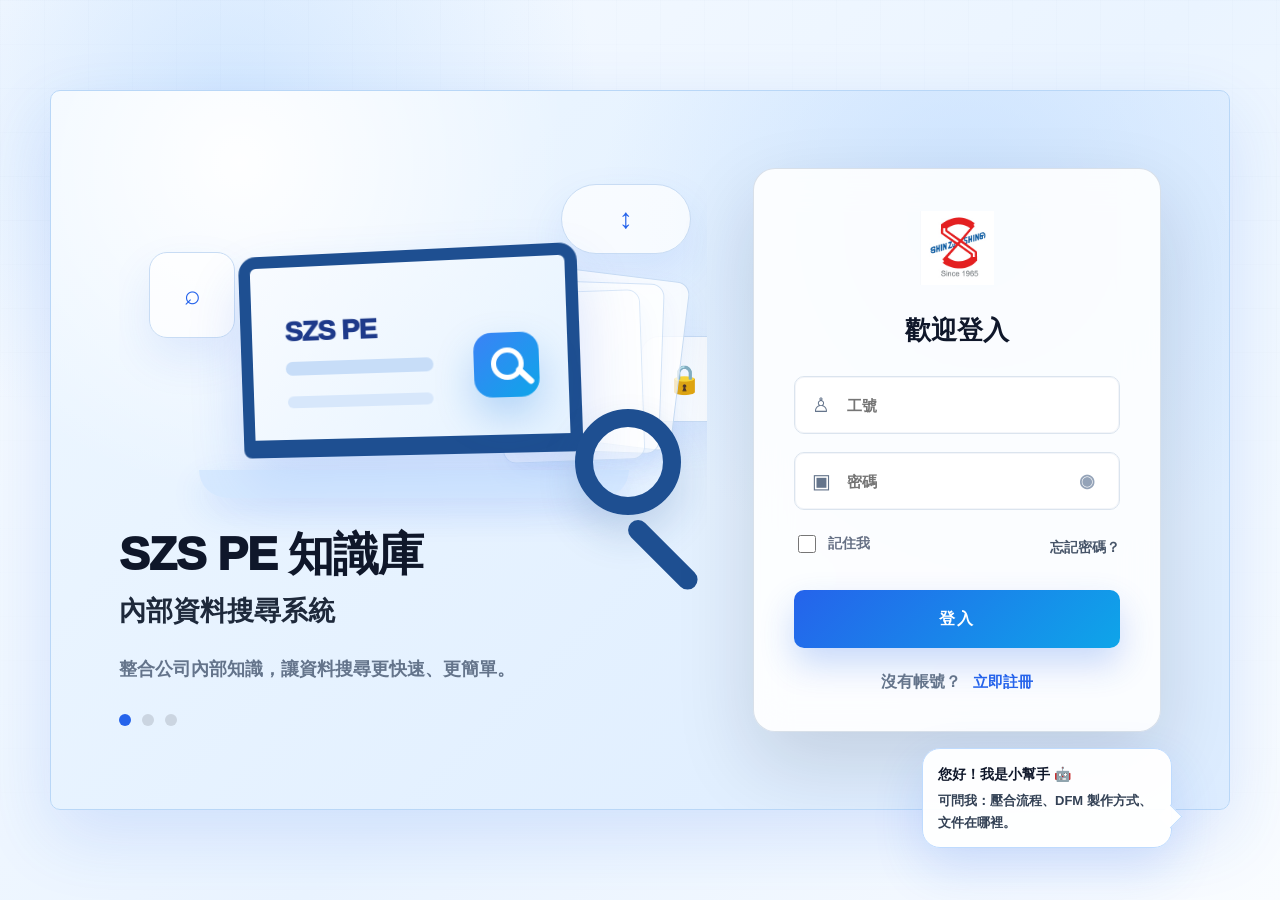
==== commit dc9ccf6d: "Add files via upload" ====
--- a/index_szs_bu3_test.html
+++ b/index_szs_bu3_test.html
@@ -1,1078 +1,1410 @@
-<!-- SZS_FIX_DFM_MEDIA_RENDER_PIPELINE_20260518 -->
-<!-- SZS_FIX_DFM_MEDIA_AFTER_FULL_TEXT_AND_AUTO_INJECT_20260518 -->
-<!-- SZS_FIX_DFM_MEDIA_VISIBLE_AFTER_INTRO_20260518 -->
-<!-- SZS_FIX_DFM_MEDIA_EMBED_FROM_UPLOAD_20260518 -->
-<!-- SZS_FIX_RESTORE_DFM_MEDIA_20260518 -->
-<!-- SZS_FIX_SETTINGS_ADMIN_ENTRY_20260518 -->
-<!DOCTYPE html>
-<!-- SZS_FIX_TOP_STATUS_ONLY_20260518 -->
-<html lang="zh-Hant">
-<head>
-  <meta charset="UTF-8" />
-  <meta name="viewport" content="width=device-width, initial-scale=1.0" />
-  <title>SZS PE知識庫</title>
-  <link rel="icon" type="image/png" href="logo.png" />
-  <link rel="shortcut icon" type="image/png" href="logo.png" />
-
-<link rel="stylesheet" href="style.css">
-
-</head>
-<body class="sidebar-collapsed">
-  <header>
-    <button id="sidebarToggleBtn" class="sidebar-toggle" onclick="toggleSidebar(event)">☰</button>
-    <div class="brand" onclick="showHome()">
-      <img src="logo.png" alt="SZS Logo" class="logo" onerror="this.style.display=\'none\'; const f=this.parentElement.querySelector(\'.logo-fallback\'); if(f){f.classList.add(\'show\');}">
-      <div>
-        <div class="brand-title" data-zh="SZS PE知識庫" data-en="SZS PE Knowledge Base">SZS PE知識庫</div>
-        <div class="brand-subtitle" data-zh="內部資料搜尋系統" data-en="INTERNAL DATABASE SYSTEM">內部資料搜尋系統</div>
-      </div>
-    </div>
-
-    <div class="nav-actions">
-
-      <div class="top-search">
-        <span>⌕</span>
-        <input id="topSearchInput" placeholder="搜尋文件、分類或標籤..." onkeydown="handleTopSearch(event)" />
-        <kbd>⌘ K</kbd>
-      </div>
-
-      <div class="top-presence-control" id="topPresenceControl" aria-label="presence status">
-        <span class="top-presence-label" data-zh="我的狀態" data-en="My Status">我的狀態</span>
-        <button id="topPresenceOnlineBtn" class="status-btn online" type="button" onclick="setMyPresence('online')" data-zh="線上" data-en="Online">線上</button>
-        <button id="topPresenceAwayBtn" class="status-btn away" type="button" onclick="setMyPresence('away')" data-zh="離開" data-en="Away">離開</button>
-        <button id="topPresenceOfflineBtn" class="status-btn offline" type="button" onclick="setMyPresence('offline')" data-zh="離線" data-en="Offline">離線</button>
-      </div>
-
-      <span class="user-pill" id="userPill"></span>
-      <button class="ghost" onclick="switchLanguage()" id="langBtn">English</button>
-      <button onclick="toggleTheme()" id="themeBtn">🌙</button>
-      <button id="notificationBtn" class="icon-btn" onclick="toggleNotifications(event)" title="通知">🔔<span id="notificationDot"></span></button>
-      <div class="profile-wrap" id="profileWrap">
-        <button id="profileBtn" class="profile-btn" onclick="toggleProfileMenu(event)">
-          <span class="profile-avatar" id="profileAvatar">U</span>
-          <span class="profile-name" id="profileName">User</span>
-          <span class="profile-role" id="profileRole">User</span>
-          <span>⌄</span>
-        </button>
-        <div class="profile-menu" id="profileMenu">
-          <div class="profile-menu-head">
-            <span class="profile-avatar large" id="profileAvatarLarge">U</span>
-            <div>
-              <strong id="profileMenuName">User</strong>
-              <p id="profileMenuMeta">User · 離線</p>
-            </div>
-          </div>
-          <button onclick="switchLanguage(); closeProfileMenu();" data-zh="語言 / Language" data-en="Language / 語言">語言 / Language</button>
-          <button onclick="openSystemInfoDialog(); closeProfileMenu();" data-zh="系統資訊" data-en="System Info">系統資訊</button>
-          <button onclick="openProfileSettingsDialog(); closeProfileMenu();" data-zh="我的設定" data-en="My Settings">我的設定</button>
-          <button onclick="openMyMessagesDialog(); closeProfileMenu();" data-zh="我的訊息" data-en="My Messages">我的訊息</button>
-          <button onclick="openFeedbackDialog(); closeProfileMenu();" data-zh="意見回饋" data-en="Feedback">意見回饋</button>
-          <button class="danger-text" onclick="closeProfileMenu(); logout();" data-zh="登出" data-en="Logout">登出</button>
-        </div>
-      </div>
-      <button id="loginBtn" onclick="openAuthModal('login')" data-zh="登入" data-en="Login">登入</button>
-      <button id="registerBtn" class="primary" onclick="openAuthModal('register')" data-zh="註冊" data-en="Sign Up">註冊</button>
-      <button id="logoutBtn" style="display:none;" onclick="logout()" data-zh="登出" data-en="Logout">登出</button>
-      <!-- 後台管理已移至系統設定頁 -->
-    </div>
-  </header>
-  <div class="notification-panel" id="notificationPanel">
-    <div class="notification-head">
-      <strong data-zh="通知中心" data-en="Notifications">通知中心</strong>
-      <button onclick="toggleNotifications(event)">×</button>
-    </div>
-    <div id="notificationList"></div>
-  </div>
-
-  <aside class="app-sidebar" aria-label="main navigation">
-    <div class="side-section side-section-primary">
-      <div class="side-section-title" data-zh="主要功能" data-en="Main">主要功能</div>
-      <button class="side-item active" onclick="showHome()" data-side="home" title="首頁">
-        <span class="side-icon">⌂</span><span class="side-label" data-zh="首頁" data-en="Home">首頁</span>
-      </button>
-      <button class="side-item" onclick="openDatabaseSection()" data-side="databases" title="資料庫分類">
-        <span class="side-icon">▦</span><span class="side-label" data-zh="資料庫分類" data-en="Databases">資料庫分類</span><span class="side-badge" id="sideDatabaseCount">6</span>
-      </button>
-      <button class="side-item" onclick="openAssistantPage()" data-side="assistant" title="小幫手">
-        <span class="side-icon">✦</span><span class="side-label" data-zh="小幫手" data-en="Assistant">小幫手</span><span class="side-badge side-badge-new">NEW</span>
-      </button>
-    </div>
-
-    <div class="side-section side-section-admin">
-      <div class="side-section-title" data-zh="管理功能" data-en="Admin">管理功能</div>
-      <button class="side-item" onclick="openAdmin(); setTimeout(()=>switchAdminTab('documents'), 0);" data-side="documents" title="文件管理">
-        <span class="side-icon">▤</span><span class="side-label" data-zh="文件管理" data-en="Documents">文件管理</span><span class="side-badge" id="sideDocumentCount">8</span>
-      </button>
-      <button class="side-item" onclick="openAdmin(); setTimeout(()=>switchAdminTab('users'), 0);" data-side="users" title="會員權限">
-        <span class="side-icon">♙</span><span class="side-label" data-zh="會員權限" data-en="Members">會員權限</span>
-      </button>
-      <button class="side-item" onclick="openAdmin(); setTimeout(()=>switchAdminTab('logs'), 0);" data-side="logs" title="操作紀錄">
-        <span class="side-icon">◷</span><span class="side-label" data-zh="操作紀錄" data-en="Logs">操作紀錄</span>
-      </button>
-    </div>
-
-    <div class="side-section side-section-system">
-      <div class="side-section-title" data-zh="系統" data-en="System">系統</div>
-      <button class="side-item" onclick="openMembersSection()" data-side="members" title="線上成員">
-        <span class="side-icon">☷</span><span class="side-label" data-zh="成員狀態" data-en="Member Status">成員狀態</span><span class="side-badge" id="sideMemberCount">13</span>
-      </button>
-      <button class="side-item" onclick="openSystemSettings()" data-side="settings" title="系統設定">
-        <span class="side-icon">⚙</span><span class="side-label" data-zh="系統設定" data-en="Settings">系統設定</span>
-      </button>
-    </div>
-
-    <div class="side-card compact-side-card">
-      <div class="side-card-art">🔐</div>
-      <strong data-zh="安全・可靠・共享" data-en="Secure · Reliable · Shared">安全・可靠・共享</strong>
-      <p data-zh="建立標準化文件，讓知識成為團隊的力量。" data-en="Standardize files and turn knowledge into team power.">建立標準化文件，讓知識成為團隊的力量。</p>
-      <button onclick="openAssistant()" data-zh="了解更多 ↗" data-en="Learn More ↗">了解更多 ↗</button>
-    </div>
-  </aside>
-
-
-  <div class="warning-banner" data-zh="原型提醒：此版本資料只會暫存在目前瀏覽器 localStorage，請勿放入公司機密、真實帳密、客戶資料或正式文件。"
-       data-en="Prototype reminder: Data is stored only in this browser localStorage. Do not enter confidential data or real passwords. ">
-    原型提醒：此版本資料只會暫存在目前瀏覽器 localStorage，請勿放入公司機密、真實帳密、客戶資料或正式文件。
-  </div>
-
-
-  <main id="loginLandingPage" class="page login-landing-page active">
-    <section class="template-b-shell">
-      <div class="template-b-panel">
-        <div class="template-b-visual" aria-label="SZS PE Knowledge Base Login Illustration">
-          <div class="kb-art">
-            <div class="kb-float search">⌕</div>
-            <div class="kb-float cloud">↕</div>
-            <div class="kb-float lock">🔒</div>
-            <div class="kb-doc-stack"><span></span><span></span><span></span></div>
-            <div class="kb-art-laptop"><div class="kb-search-icon"></div></div>
-            <div class="kb-art-base"></div>
-            <div class="kb-magnifier"></div>
-          </div>
-          <div class="template-b-copy">
-            <h1 data-zh="SZS PE 知識庫" data-en="SZS PE Knowledge Base">SZS PE 知識庫</h1>
-            <h2 data-zh="內部資料搜尋系統" data-en="Internal Data Search System">內部資料搜尋系統</h2>
-            <p data-zh="整合公司內部知識，讓資料搜尋更快速、更簡單。" data-en="Integrate internal knowledge and make data search faster and easier.">整合公司內部知識，<br>讓資料搜尋更快速、更簡單。</p>
-            <div class="template-b-dots" aria-hidden="true"><span></span><span></span><span></span></div>
-          </div>
-        </div>
-
-        <div class="template-b-card">
-          <div class="template-b-logo">
-            <img src="logo.png" alt="SZS Logo" onerror="this.style.display='none';">
-          </div>
-          <h2 data-zh="歡迎登入" data-en="Welcome Back">歡迎登入</h2>
-          <div class="template-b-error" id="landingLoginError"></div>
-          <div class="template-b-field">
-            <span>♙</span>
-            <input id="landingLoginId" autocomplete="username" placeholder="工號" onkeydown="handleLandingLoginEnter(event)" />
-          </div>
-          <div class="template-b-field template-b-password">
-            <span>▣</span>
-            <input id="landingLoginPassword" type="password" autocomplete="current-password" placeholder="密碼" onkeydown="handleLandingLoginEnter(event)" />
-            <button type="button" class="template-b-eye" onclick="toggleLandingPassword()" aria-label="show password">◉</button>
-          </div>
-          <div class="template-b-row">
-            <label class="template-b-check"><input type="checkbox" id="landingRememberMe"> <span data-zh="記住我" data-en="Remember me">記住我</span></label>
-            <button type="button" class="template-b-link" onclick="forgotFromLanding()" data-zh="忘記密碼？" data-en="Forgot Password?">忘記密碼？</button>
-          </div>
-          <button class="template-b-submit" onclick="loginFromLanding()" data-zh="登入" data-en="Login">登入</button>
-          <div class="template-b-register">
-            <span data-zh="沒有帳號？" data-en="No account?">沒有帳號？</span>
-            <button type="button" onclick="openAuthModal('register')" data-zh="立即註冊" data-en="Sign Up">立即註冊</button>
-          </div>
-        </div>
-      </div>
-    </section>
-  </main>
-
-  <main id="homePage" class="page">
-    <section class="hero">
-      <div class="hero-label">SZS · PE KNOWLEDGE SYSTEM</div>
-      <h1 data-zh="SZS PE知識庫" data-en="SZS PE Knowledge Base">SZS PE知識庫</h1>
-      <p data-zh="請選擇資料庫分類進行查詢，或使用右下角小幫手搜尋你需要的文件。此版本為非機密原型展示，所有資料皆為測試資料。"
-         data-en="Select a database category or use the assistant in the lower-right corner to search for documents. This is a non-confidential prototype using sample data only.">
-        請選擇資料庫分類進行查詢，或使用右下角小幫手搜尋你需要的文件。此版本為非機密原型展示，所有資料皆為測試資料。
-      </p>
-    </section>
-
-    <section class="dashboard-overview" aria-label="dashboard overview">
-      <div class="dash-stat clickable" onclick="closeMembersSection(); document.getElementById('databaseSection')?.scrollIntoView({behavior:'smooth'}); databaseHomeView='cards'; renderDatabases();">
-        <div class="dash-icon blue">▣</div>
-        <div>
-          <div class="dash-label" data-zh="資料庫分類" data-en="Database Categories">資料庫分類</div>
-          <div class="dash-value"><span id="overviewDatabaseCount">0</span><small data-zh=" 個" data-en=" categories"> 個</small></div>
-          <div class="dash-link" data-zh="" data-en=""></div>
-        </div>
-      </div>
-      <div class="dash-stat clickable" onclick="databaseHomeView='list'; renderDatabases(); document.getElementById('databaseSection')?.scrollIntoView({behavior:'smooth'});">
-        <div class="dash-icon cyan">▤</div>
-        <div>
-          <div class="dash-label" data-zh="總文件數" data-en="Total Documents">總文件數</div>
-          <div class="dash-value"><span id="overviewDocumentCount">0</span><small data-zh=" 份" data-en=" docs"> 份</small></div>
-          <div class="dash-link" data-zh="" data-en=""></div>
-        </div>
-      </div>
-      <div class="dash-stat clickable" onclick="openMembersSection()">
-        <div class="dash-icon purple">♙</div>
-        <div>
-          <div class="dash-label" data-zh="總人數" data-en="Total Members">總人數</div>
-          <div class="dash-value"><span id="overviewUserRole">0</span><small data-zh=" 人" data-en=" members"> 人</small></div>
-          <div class="dash-link" data-zh="" data-en=""></div>
-        </div>
-      </div>
-      <div class="dash-stat clickable" onclick="openAdmin(); setTimeout(()=>switchAdminTab('logs'), 0);">
-        <div class="dash-icon green">✓</div>
-        <div>
-          <div class="dash-label" data-zh="系統狀態" data-en="System Status">系統狀態</div>
-          <div class="dash-value"><span data-zh="正常" data-en="OK">正常</span></div>
-          <div class="dash-link" data-zh="" data-en=""></div>
-        </div>
-      </div>
-    </section>
-
-    
-
-    <div class="home-main-layout">
-      <div class="home-main-column">
-
-        <section class="home-productivity-panels" id="homeSmartDashboard" aria-label="home smart dashboard">
-          <div class="home-panel recent-doc-panel">
-            <div class="home-panel-head">
-              <div class="home-panel-title"><span class="num-dot">1</span><span data-zh="最近更新文件" data-en="Recently Updated Files">最近更新文件</span></div>
-              <button class="home-panel-action" onclick="showSearchResults('DFM')" data-zh="查看全部" data-en="View All">查看全部</button>
-            </div>
-            <div class="recent-doc-list" id="homeRecentDocuments"></div>
-          </div>
-
-          <div class="home-panel favorite-db-panel">
-            <div class="home-panel-head">
-              <div class="home-panel-title"><span class="num-dot">2</span><span data-zh="常用 / 收藏" data-en="Frequent / Favorites">常用 / 收藏</span></div>
-              <button class="home-panel-action" onclick="manageFavoriteDatabases()" data-zh="管理" data-en="Manage">管理</button>
-            </div>
-            <div class="favorite-db-list" id="homeFavoriteDatabases"></div>
-          </div>
-        </section>
-
-        <!-- Home optional feature panels 3-5 removed per request; keep only recent files and favorites. -->
-
-        <section class="online-members-panel" id="onlineMembersPanel">
-      <div class="online-members-head">
-        <div>
-          <h2 data-zh="成員狀態總覽" data-en="Member Status Overview">成員狀態總覽</h2>
-          <p data-zh="查看所有成員狀態與所屬群組，快速掌握團隊可用性；點選成員即可開啟對話框。" data-en="View every member status and group, quickly understand team availability, and click a member to open a chat dialog.">查看所有成員狀態與所屬群組，快速掌握團隊可用性；點選成員即可開啟對話框。</p>
-        </div>
-        <div class="my-status-control">
-          <span data-zh="我的狀態" data-en="My Status">我的狀態</span>
-          <button id="presenceOnlineBtn" class="status-btn online" onclick="setMyPresence('online')" data-zh="線上" data-en="Online">線上</button>
-          <button id="presenceAwayBtn" class="status-btn away" onclick="setMyPresence('away')" data-zh="離開" data-en="Away">離開</button>
-          <button id="presenceOfflineBtn" class="status-btn offline" onclick="setMyPresence('offline')" data-zh="離線" data-en="Offline">離線</button>
-        </div>
-      </div>
-      <div class="member-status-dashboard" id="memberStatusDashboard"></div>
-      <div class="member-status-toolbar">
-        <div class="member-status-search">
-          <span>⌕</span>
-          <input id="memberStatusSearch" placeholder="搜尋成員姓名、工號或部門..." oninput="syncMemberSearch('memberStatus')" />
-        </div>
-        <div class="member-status-filters" id="memberStatusFilters"></div>
-        <div class="member-status-actions" id="memberStatusActions"></div>
-      </div>
-      <div class="members-hybrid-grid">
-        <div class="online-members-list" id="onlineMembersList"></div>
-
-      </div>
-        </section>
-
-        <section id="databaseSection" class="view-cards">
-      <div class="section-head">
-        <div class="section-title">
-          <h2 data-zh="資料庫分類" data-en="DATA STREAMS">資料庫分類</h2>
-          <span class="badge" id="activeBadge">0 個分類</span>
-        </div>
-        <div class="section-hint database-view-actions">
-          <span data-zh="你可以到後台管理自行新增資料庫分類與測試文件。" data-en="You can add database categories and sample documents in the admin panel.">你可以到後台管理自行新增資料庫分類與測試文件。</span>
-          <button id="databaseViewToggle" onclick="toggleDatabaseView()" data-zh="查看全部分類" data-en="View All Categories">查看全部分類</button>
-        </div>
-      </div>
-      <div class="database-grid" id="databaseGrid"></div>
-      <div class="database-list-panel" id="databaseListPanel" style="display:none;"><div id="databaseList"></div></div>
-        </section>
-      </div>
-        <aside class="quick-members-sidebar home-quick-members">
-          <div class="quick-members-head">
-            <h3 data-zh="成員狀態" data-en="Member Status">成員狀態</h3>
-            <span id="quickMemberCount">0</span>
-          </div>
-          <div class="quick-member-search">
-            <input id="quickMemberSearch" placeholder="搜尋成員..." oninput="syncMemberSearch('quick')" />
-          </div>
-          <div class="quick-member-groups" id="quickMembersSidebar"></div>
-          <div class="quick-members-footer">
-            <button onclick="scrollToAllMemberGroups()" data-zh="展開更多" data-en="Expand More">展開更多</button>
-          </div>
-        </aside>
-    </div>
-    <div class="member-chat-modal" id="memberChatModal"></div>
-  </main>
-
-  <main id="detailPage" class="page">
-    <section class="detail-top">
-      <div class="detail-title-area">
-        <div class="detail-label">DATABASE DETAIL</div>
-        <h1 id="detailTitle">資料庫</h1>
-        <p id="detailDescription">資料庫說明</p>
-      </div>
-      <div class="detail-actions">
-        <button onclick="showHome()" data-zh="← 返回首頁" data-en="← Back Home">← 返回首頁</button>
-        <button class="primary" onclick="openAssistant()" data-zh="詢問小幫手" data-en="Ask Assistant">詢問小幫手</button>
-      </div>
-    </section>
-
-    <section class="detail-toolbar">
-      <div class="search-box">
-        <input id="detailSearch" placeholder="在此資料庫搜尋文件..." oninput="renderDetailDocuments()" />
-      </div>
-      <span class="badge" id="detailCount">0 documents</span>
-    </section>
-
-    <section class="doc-table" id="detailDocumentList"></section>
-  </main>
-
-
-  <main id="searchPage" class="page">
-    <section class="detail-top search-result-top">
-      <div class="detail-title-area">
-        <div class="detail-label" data-zh="SEARCH RESULT" data-en="SEARCH RESULT">SEARCH RESULT</div>
-        <h1 data-zh="搜尋結果" data-en="Search Results">搜尋結果</h1>
-        <p id="searchResultSummary">請輸入關鍵字搜尋文件、分類或標籤。</p>
-      </div>
-      <div class="detail-actions">
-        <button onclick="showHome()" data-zh="← 返回首頁" data-en="← Back Home">← 返回首頁</button>
-        <button class="primary" onclick="openAssistant()" data-zh="詢問小幫手" data-en="Ask Assistant">詢問小幫手</button>
-      </div>
-    </section>
-
-    <section class="detail-toolbar">
-      <div class="google-search-large">
-        <span>⌕</span>
-        <input id="searchPageInput" placeholder="搜尋文件、分類或標籤..." onkeydown="handleSearchPageEnter(event)" />
-        <button onclick="runSearchFromPage()" data-zh="搜尋" data-en="Search">搜尋</button>
-      </div>
-      <span class="badge" id="searchResultCount">0 documents</span>
-    </section>
-
-    <section class="search-tabs" id="searchResultTabs">
-      <button id="searchTabFiles" class="active" onclick="setSearchResultView('files')" data-zh="文件" data-en="Files">文件</button>
-      <button id="searchTabCategories" onclick="setSearchResultView('categories')" data-zh="資料庫分類" data-en="Categories">資料庫分類</button>
-      <button id="searchTabAll" onclick="setSearchResultView('all')" data-zh="全部" data-en="All">全部</button>
-    </section>
-
-    <section class="doc-table" id="searchResultList"></section>
-  </main>
-
-
-
-
-  <main id="settingsPage" class="page">
-    <section class="detail-top">
-      <div class="detail-title-area">
-        <div class="detail-label">SYSTEM SETTINGS</div>
-        <h1 data-zh="系統設定" data-en="System Settings">系統設定</h1>
-        <p data-zh="這裡集中放置系統相關入口。後台管理已移到此頁，不再放在最上方工具列。" data-en="System-related entries are collected here. The admin panel has been moved here and removed from the top toolbar.">這裡集中放置系統相關入口。後台管理已移到此頁，不再放在最上方工具列。</p>
-      </div>
-      <div class="detail-actions">
-        <button onclick="showHome()" data-zh="← 返回首頁" data-en="← Back Home">← 返回首頁</button>
-      </div>
-    </section>
-
-    <section class="settings-panel">
-      <div class="settings-grid">
-        <div class="settings-card">
-          <h3 data-zh="後台管理" data-en="Admin Panel">後台管理</h3>
-          <p data-zh="管理資料庫分類、文件、會員權限與操作紀錄。Manager 可管理資料，Owner 可管理會員權限。" data-en="Manage database categories, documents, member permissions, and activity logs. Managers can manage data; Owners can manage member permissions.">管理資料庫分類、文件、會員權限與操作紀錄。Manager 可管理資料，Owner 可管理會員權限。</p>
-          <button class="primary" onclick="openAdmin()" data-zh="進入後台管理" data-en="Open Admin Panel">進入後台管理</button>
-        </div>
-        <div class="settings-card">
-          <h3 data-zh="系統資訊" data-en="System Info">系統資訊</h3>
-          <p data-zh="查看目前原型狀態、資料庫分類數與文件數。" data-en="View current prototype status, database category count, and document count.">查看目前原型狀態、資料庫分類數與文件數。</p>
-          <button onclick="showSystemInfo()" data-zh="查看系統資訊" data-en="View System Info">查看系統資訊</button>
-        </div>
-        <div class="settings-card">
-          <h3 data-zh="我的設定" data-en="My Settings">我的設定</h3>
-          <p data-zh="個人設定目前為原型展示項目，正式版可擴充語言、通知與偏好設定。" data-en="Personal settings are prototype items and can later include language, notifications, and preferences.">個人設定目前為原型展示項目，正式版可擴充語言、通知與偏好設定。</p>
-          <button onclick="showToast(t('我的設定為原型展示項目。','My settings is a prototype item.'))" data-zh="查看我的設定" data-en="View My Settings">查看我的設定</button>
-        </div>
-        <div class="settings-card">
-          <h3 data-zh="外觀模式" data-en="Appearance">外觀模式</h3>
-          <p data-zh="黑白模式保留在這裡手動切換，不再由左側系統設定按鈕直接切換。" data-en="Theme switching is kept here manually; the sidebar Settings button no longer toggles it directly.">黑白模式保留在這裡手動切換，不再由左側系統設定按鈕直接切換。</p>
-          <button onclick="toggleTheme()" data-zh="切換黑白模式" data-en="Toggle Theme">切換黑白模式</button>
-        </div>
-      </div>
-    </section>
-  </main>
-
-
-  <main id="adminPage" class="page">
-    <section class="detail-top">
-      <div class="detail-title-area">
-        <div class="detail-label">ADMIN PROTOTYPE</div>
-        <h1 data-zh="後台管理" data-en="Admin Panel">後台管理</h1>
-        <p data-zh="這裡是部門資料維護中心。總覽首頁僅供查看，真正的新增、修改與刪除請進入對應管理頁面操作。"
-           data-en="This is the department data maintenance center. The overview page is view-only, and actual add/edit/delete actions should be done inside the corresponding management page.">
-          這裡是部門資料維護中心。總覽首頁僅供查看，真正的新增、修改與刪除請進入對應管理頁面操作。
-        </p>
-        <div class="role-guide">
-          <div class="role-card">
-            <strong>Owner</strong>
-            <span data-zh="部門維護權限：可管理資料、會員權限與操作紀錄。" data-en="Department maintenance permission: manage data, member permissions, and activity logs.">部門維護權限：可管理資料、會員權限與操作紀錄。</span>
-          </div>
-          <div class="role-card">
-            <strong>Manager</strong>
-            <span data-zh="資料維護權限：可新增、修改、刪除資料庫與文件。" data-en="Data maintenance permission: add, edit, and delete databases and documents.">資料維護權限：可新增、修改、刪除資料庫與文件。</span>
-          </div>
-          <div class="role-card">
-            <strong>User</strong>
-            <span data-zh="使用權限：可登入、查詢資料與使用小幫手。" data-en="Usage permission: log in, search data, and use the assistant.">使用權限：可登入、查詢資料與使用小幫手。</span>
-          </div>
-        </div>
-      </div>
-      <div class="detail-actions">
-        <button onclick="showHome()" data-zh="← 返回首頁" data-en="← Back Home">← 返回首頁</button>
-      </div>
-    </section>
-
-    <div class="admin-tabs">
-      <button id="adminOverviewTab" class="admin-tab-button active" onclick="switchAdminTab('overview')" data-zh="總覽首頁" data-en="Overview">總覽首頁</button>
-      <button id="adminDocTab" class="admin-tab-button" onclick="switchAdminTab('documents')" data-zh="文件管理" data-en="Document Manager">文件管理</button>
-      <button id="adminDbTab" class="admin-tab-button" onclick="switchAdminTab('databases')" data-zh="資料庫分類管理" data-en="Database Manager">資料庫分類管理</button>
-      <button id="adminUserTab" class="admin-tab-button" onclick="switchAdminTab('users')" data-zh="會員權限管理" data-en="Member Permissions">會員權限管理</button>
-      <button id="adminLogTab" class="admin-tab-button" onclick="switchAdminTab('logs')" data-zh="操作紀錄" data-en="Activity Logs">操作紀錄</button>
-    </div>
-
-    <section id="adminOverviewSection" class="admin-section active">
-      <div id="adminOverviewContent"></div>
-    </section>
-
-    <section id="adminDocumentsSection" class="admin-section">
-      <div class="document-admin-layout">
-        <div class="admin-box document-form-card">
-          <div class="document-card-head">
-            <div>
-              <h2 id="documentFormTitle" data-zh="新增文件" data-en="Add Document">新增文件</h2>
-              <p id="documentFormHint" data-zh="依照步驟填寫文件基本資料、搜尋資訊與管理設定。" data-en="Fill in basic information, search metadata, and management settings step by step.">依照步驟填寫文件基本資料、搜尋資訊與管理設定。</p>
-            </div>
-            <span id="documentModeBadge" class="doc-mode-badge" data-zh="新增模式" data-en="Add Mode">新增模式</span>
-          </div>
-          <input id="editingDocumentId" type="hidden" />
-          <div class="form-grid">
-            <div class="form-section">
-              <div class="form-section-title"><span class="form-step">1</span><span data-zh="基本資料" data-en="Basic Information">基本資料</span></div>
-              <div>
-                <label data-zh="所屬資料庫" data-en="Database">所屬資料庫</label>
-                <div style="display:grid;grid-template-columns:1fr auto;gap:10px;align-items:center;">
-                  <select id="adminDatabase"></select>
-                  <button type="button" onclick="quickEditSelectedDatabase()" data-zh="修改目前資料庫" data-en="Edit Current Database">修改目前資料庫</button>
-                </div>
-              </div>
-              <div class="two-col">
-                <div>
-                  <label data-zh="中文文件名稱" data-en="Chinese Title">中文文件名稱</label>
-                  <input id="adminTitleZh" placeholder="例如：測試規格書" />
-                </div>
-                <div>
-                  <label data-zh="英文文件名稱" data-en="English Title">英文文件名稱</label>
-                  <input id="adminTitleEn" placeholder="Example: Test Specification" />
-                </div>
-              </div>
-              <div>
-                <label data-zh="文件類型" data-en="File Type">文件類型</label>
-                <select id="adminType">
-                  <option value="PDF">PDF</option>
-                  <option value="DOCX">DOCX</option>
-                  <option value="XLSX">XLSX / Excel</option>
-                  <option value="XLS">XLS / Excel</option>
-                  <option value="CSV">CSV</option>
-                  <option value="PPTX">PPTX</option>
-                  <option value="TXT">TXT</option>
-                  <option value="ASM">ASM / Pro/E</option>
-                  <option value="PRT">PRT / Pro/E</option>
-                  <option value="DRW">DRW / Pro/E</option>
-                  <option value="STEP">STEP</option>
-                  <option value="STP">STP</option>
-                  <option value="IGES">IGES</option>
-                  <option value="IGS">IGS</option>
-                  <option value="ZIP">ZIP</option>
-                  <option value="RAR">RAR</option>
-                  <option value="7Z">7Z</option>
-                </select>
-              </div>
-            </div>
-
-            <div class="form-section">
-              <div class="form-section-title"><span class="form-step">2</span><span data-zh="搜尋資訊" data-en="Search Metadata">搜尋資訊</span></div>
-              <div class="two-col">
-                <div>
-                  <label data-zh="關鍵字" data-en="Keywords">關鍵字</label>
-                  <input id="adminKeywords" placeholder="例如：規格 測試 PE" />
-                </div>
-                <div>
-                  <label data-zh="標籤" data-en="Tags">標籤</label>
-                  <input id="adminTags" placeholder="例如：SOP, 規格書, 測試報告" />
-                </div>
-              </div>
-              <div>
-                <label data-zh="中文說明" data-en="Chinese Description">中文說明</label>
-                <textarea id="adminDescZh" placeholder="請輸入文件中文說明"></textarea>
-              </div>
-              <div>
-                <label data-zh="英文說明" data-en="English Description">英文說明</label>
-                <textarea id="adminDescEn" placeholder="Enter document description"></textarea>
-              </div>
-            </div>
-
-            <div class="form-section">
-              <div class="form-section-title"><span class="form-step">3</span><span data-zh="管理設定" data-en="Management Settings">管理設定</span></div>
-              <div class="two-col">
-                <label class="check-row"><input id="adminShowRecent" type="checkbox" checked /> <span data-zh="顯示於首頁最近更新" data-en="Show in recent updates">顯示於首頁最近更新</span></label>
-                <label class="check-row"><input id="adminFavorite" type="checkbox" /> <span data-zh="加入常用 / 收藏" data-en="Add to favorites">加入常用 / 收藏</span></label>
-              </div>
-              <div>
-                <label data-zh="更新日期" data-en="Updated Date">更新日期</label>
-                <input id="adminUpdatedAt" type="date" />
-              </div>
-            </div>
-
-            <div class="document-form-actions">
-              <button id="documentSaveButton" class="primary" onclick="addAdminDocument()" data-zh="儲存新增" data-en="Save New">儲存新增</button>
-              <button id="documentCancelButton" style="display:none;" onclick="cancelDocumentEdit()" data-zh="取消修改" data-en="Cancel Edit">取消修改</button>
-              <button type="button" onclick="resetDocumentForm()" data-zh="清空" data-en="Clear">清空</button>
-            </div>
-          </div>
-        </div>
-
-        <div class="admin-box document-list-card">
-          <div class="document-card-head">
-            <div>
-              <h2 data-zh="文件清單" data-en="Document List">文件清單</h2>
-              <p data-zh="可搜尋、篩選、修改、隱藏或刪除文件。" data-en="Search, filter, edit, hide, or delete documents.">可搜尋、篩選、修改、隱藏或刪除文件。</p>
-            </div>
-            <button class="primary" onclick="cancelDocumentEdit();document.getElementById('adminTitleZh')?.focus();" data-zh="＋ 新增文件" data-en="＋ Add Document">＋ 新增文件</button>
-          </div>
-          <div class="document-toolbar">
-            <input id="adminDocumentSearch" placeholder="搜尋文件名稱、關鍵字、標籤..." oninput="renderAdminDocuments()" />
-            <select id="adminDocumentDbFilter" onchange="renderAdminDocuments()"></select>
-            <select id="adminDocumentTypeFilter" onchange="renderAdminDocuments()">
-              <option value="all" data-zh="所有類型" data-en="All Types">所有類型</option>
-              <option value="PDF">PDF</option>
-              <option value="DOCX">DOCX</option>
-              <option value="XLSX">XLSX / Excel</option>
-              <option value="XLS">XLS / Excel</option>
-              <option value="CSV">CSV</option>
-              <option value="PPTX">PPTX</option>
-              <option value="TXT">TXT</option>
-              <option value="ASM">ASM / Pro/E</option>
-              <option value="PRT">PRT / Pro/E</option>
-              <option value="DRW">DRW / Pro/E</option>
-              <option value="STEP">STEP</option>
-              <option value="STP">STP</option>
-              <option value="IGES">IGES</option>
-              <option value="IGS">IGS</option>
-              <option value="ZIP">ZIP</option>
-              <option value="RAR">RAR</option>
-              <option value="7Z">7Z</option>
-            </select>
-            <select id="adminDocumentSort" onchange="renderAdminDocuments()">
-              <option value="newest" data-zh="更新日期（新到舊）" data-en="Date Newest">更新日期（新到舊）</option>
-              <option value="oldest" data-zh="更新日期（舊到新）" data-en="Date Oldest">更新日期（舊到新）</option>
-              <option value="name" data-zh="文件名稱" data-en="Title">文件名稱</option>
-            </select>
-            <button onclick="clearAdminDocumentFilters()" data-zh="清除" data-en="Clear">清除</button>
-          </div>
-          <div id="adminDocumentList"></div>
-        </div>
-      </div>
-    </section>
-
-    <section id="adminDatabasesSection" class="admin-section">
-      <div class="database-admin-layout">
-        <div class="admin-box database-form-card">
-          <div class="document-card-head">
-            <div>
-              <h2 id="dbFormTitle" data-zh="新增資料庫分類" data-en="Add Database Category">新增資料庫分類</h2>
-              <p id="dbFormHint" data-zh="依照步驟填寫分類基本資料、說明與管理設定。" data-en="Fill in category basics, descriptions, and management settings step by step.">依照步驟填寫分類基本資料、說明與管理設定。</p>
-            </div>
-            <span id="dbModeBadge" class="doc-mode-badge" data-zh="新增模式" data-en="Add Mode">新增模式</span>
-          </div>
-          <input id="editingDatabaseId" type="hidden" />
-          <div class="form-grid">
-            <div class="form-section">
-              <div class="form-section-title"><span class="form-step">1</span><span data-zh="基本資料" data-en="Basic Info">基本資料</span></div>
-              <div class="two-col">
-                <div>
-                  <label data-zh="中文名稱" data-en="Chinese Name">中文名稱</label>
-                  <input id="dbTitleZh" placeholder="例如：設備資料庫" />
-                </div>
-                <div>
-                  <label data-zh="英文名稱" data-en="English Name">英文名稱</label>
-                  <input id="dbTitleEn" placeholder="Example: Equipment Database" />
-                </div>
-              </div>
-            </div>
-
-            <div class="form-section">
-              <div class="form-section-title"><span class="form-step">2</span><span data-zh="分類說明" data-en="Category Description">分類說明</span></div>
-              <div>
-                <label data-zh="中文說明" data-en="Chinese Description">中文說明</label>
-                <textarea id="dbDescZh" placeholder="請輸入資料庫分類說明"></textarea>
-              </div>
-              <div>
-                <label data-zh="英文說明" data-en="English Description">英文說明</label>
-                <textarea id="dbDescEn" placeholder="Enter category description"></textarea>
-              </div>
-            </div>
-
-            <div class="form-section">
-              <div class="form-section-title"><span class="form-step">3</span><span data-zh="管理設定" data-en="Management Settings">管理設定</span></div>
-              <div class="two-col">
-                <label class="check-row"><input id="dbShowHome" type="checkbox" checked disabled /> <span data-zh="顯示於首頁分類" data-en="Show on home page">顯示於首頁分類</span></label>
-              </div>
-              <div class="auth-note" data-zh="分類編號會由系統自動產生；刪除分類前，請先確認分類內沒有文件。" data-en="Category ID is generated automatically. Before deleting a category, make sure it contains no documents.">分類編號會由系統自動產生；刪除分類前，請先確認分類內沒有文件。</div>
-            </div>
-
-            <div class="document-form-actions">
-              <button id="dbSaveButton" class="primary" onclick="addDatabaseCategory()" data-zh="儲存新增" data-en="Save Category">儲存新增</button>
-              <button id="dbCancelButton" style="display:none;" onclick="cancelDatabaseEdit()" data-zh="取消修改" data-en="Cancel Edit">取消修改</button>
-              <button type="button" onclick="resetDatabaseForm()" data-zh="清空" data-en="Clear">清空</button>
-            </div>
-          </div>
-        </div>
-
-        <div class="admin-box database-list-card">
-          <div class="document-card-head">
-            <div>
-              <h2 data-zh="資料庫分類清單" data-en="Database Category List">資料庫分類清單</h2>
-              <p data-zh="可搜尋、篩選、排序、修改或刪除自訂分類。" data-en="Search, filter, sort, edit, or delete custom categories.">可搜尋、篩選、排序、修改或刪除自訂分類。</p>
-            </div>
-            <button class="primary" onclick="cancelDatabaseEdit(); document.getElementById('dbTitleZh')?.focus();" data-zh="＋ 新增分類" data-en="+ Add Category">＋ 新增分類</button>
-          </div>
-
-          <div class="database-toolbar">
-            <input id="adminDatabaseSearch" placeholder="搜尋分類名稱、說明..." oninput="renderAdminDatabases()" />
-            <select id="adminDatabaseStatusFilter" onchange="renderAdminDatabases()">
-              <option value="all" data-zh="所有分類" data-en="All Categories">所有分類</option>
-            </select>
-            <select id="adminDatabaseSort" onchange="renderAdminDatabases()">
-              <option value="id" data-zh="分類編號" data-en="Category ID">分類編號</option>
-              <option value="name" data-zh="分類名稱" data-en="Category Name">分類名稱</option>
-              <option value="docs" data-zh="文件數量" data-en="Document Count">文件數量</option>
-            </select>
-            <button onclick="clearAdminDatabaseFilters()" data-zh="清除" data-en="Clear">清除</button>
-          </div>
-
-          <div id="adminDatabaseList"></div>
-        </div>
-      </div>
-    </section>
-
-    <section id="adminUsersSection" class="admin-section">
-      <div class="admin-box">
-        <h2 data-zh="會員權限管理" data-en="Member Permission Manager">會員權限管理</h2>
-        <p style="color:var(--muted);line-height:1.7;" data-zh="只有 Owner 可以調整會員角色。AB 開頭部門註冊者預設為 Manager，其他註冊者預設為 User。"
-           data-en="Only the Owner can change member roles. Departments starting with AB are Managers by default; all others are Users.">
-          只有 Owner 可以調整會員角色。AB 開頭部門註冊者預設為 Manager，其他註冊者預設為 User。
-        </p>
-        <div class="admin-search">
-          <input id="adminUserSearch" placeholder="搜尋工號、姓名、部門或信箱" oninput="renderAdminUsers()" />
-          <button onclick="document.getElementById('adminUserSearch').value='';renderAdminUsers();" data-zh="清除" data-en="Clear">清除</button>
-        </div>
-        <div id="adminGroupNameManager" style="margin:14px 0 18px;"></div>
-        <div id="adminUserList"></div>
-      </div>
-    </section>
-
-    <section id="adminLogsSection" class="admin-section">
-      <div class="admin-box">
-        <h2 data-zh="操作紀錄" data-en="Activity Logs">操作紀錄</h2>
-        <p style="color:var(--muted);line-height:1.7;" data-zh="此處會記錄原型版中的新增、修改、刪除與權限異動。正式版會寫入公司 Server 資料庫。"
-           data-en="This area records prototype add, edit, delete, and permission changes. The official version will store logs in the company server database.">
-          此處會記錄原型版中的新增、修改、刪除與權限異動。正式版會寫入公司 Server 資料庫。
-        </p>
-        <div style="display:flex;gap:10px;justify-content:flex-end;margin-bottom:12px;">
-          <button onclick="clearActivityLogs()" data-zh="清除紀錄" data-en="Clear Logs">清除紀錄</button>
-        </div>
-        <div id="adminLogList"></div>
-      </div>
-    </section>
-  </main>
-
-
-  <div class="toast-container" id="toastContainer"></div>
-
-  <div class="modal-backdrop" id="logoutConfirmModal">
-    <div class="confirm-card">
-      <h2 data-zh="確認登出" data-en="Confirm Logout">確認登出</h2>
-      <p data-zh="確定要登出目前帳號嗎？" data-en="Are you sure you want to log out of this account?">確定要登出目前帳號嗎？</p>
-      <div class="confirm-actions">
-        <button onclick="closeLogoutConfirm()" data-zh="取消" data-en="Cancel">取消</button>
-        <button class="primary" onclick="confirmLogout()" data-zh="確定登出" data-en="Log Out">確定登出</button>
-      </div>
-    </div>
-  </div>
-
-
-  <main id="assistantPage" class="page">
-    <section class="detail-top">
-      <div class="detail-title-area">
-        <div class="detail-label">RIZEN · FULL ASSISTANT</div>
-        <h1 data-zh="SZS人工智慧小幫手" data-en="SZS AI Assistant">SZS人工智慧小幫手</h1>
-        <p data-zh="這裡是全頁模式，適合比較長的查詢、整理與新人閱讀。右下角小幫手仍然保留，切換頁面時會自動收合。"
-           data-en="This full-page mode is useful for longer searches, summaries, and onboarding reading. The floating assistant remains available and will close automatically when changing pages.">
-          這裡是全頁模式，適合比較長的查詢、整理與新人閱讀。右下角小幫手仍然保留，切換頁面時會自動收合。
-        </p>
-      </div>
-      <div class="detail-actions">
-        <button onclick="showHome()" data-zh="← 返回首頁" data-en="← Back Home">← 返回首頁</button>
-      </div>
-    </section>
-
-    <section class="assistant-full-layout">
-      <div class="assistant-full-panel">
-        <div class="assistant-full-header">
-          <div>
-            <div class="chat-title" data-zh="SZS人工智慧小幫手" data-en="SZS AI Assistant">SZS人工智慧小幫手</div>
-            <div class="chat-status">● RIZEN · FULL PAGE</div>
-          </div>
-          <div style="display:flex;gap:10px;align-items:center;flex-wrap:wrap;justify-content:flex-end;">
-            <button class="small" onclick="clearFullChat()" data-zh="清除對話" data-en="Clear Chat">清除對話</button>
-            <span class="badge" data-zh="全頁模式" data-en="Full Page Mode">全頁模式</span>
-          </div>
-        </div>
-        <div class="assistant-tools">
-          <div class="assistant-mode-row">
-            <span class="assistant-mode-label" data-zh="搜尋模式" data-en="Search Mode">搜尋模式</span>
-            <button id="fullModeAllBtn" class="assistant-mode-btn active" onclick="setAssistantMode('all')" data-zh="全部搜尋" data-en="All">全部搜尋</button>
-            <button id="fullModeWebsiteBtn" class="assistant-mode-btn" onclick="setAssistantMode('website')" data-zh="官網資訊" data-en="Website">官網資訊</button>
-            <button id="fullModeDocsBtn" class="assistant-mode-btn" onclick="setAssistantMode('docs')" data-zh="內部文件" data-en="Internal Docs">內部文件</button>
-          </div>
-          <div class="assistant-mode-hint" id="fullAssistantModeHint">目前模式：全部搜尋。會同時查詢官網知識與內部文件。</div>
-          <div class="suggestion-row">
-            <button class="suggestion-chip" onclick="askAssistantQuestion('SZS 有哪些產品')">SZS 有哪些產品？</button>
-            <button class="suggestion-chip" onclick="askAssistantQuestion('MIM 是什麼')">MIM 是什麼？</button>
-            <button class="suggestion-chip" onclick="askAssistantQuestion('法人說明會是什麼')">法人說明會是什麼？</button>
-            <button class="suggestion-chip" onclick="askAssistantQuestion('品質檢驗設備有哪些')">品質檢驗設備有哪些？</button>
-          </div>
-        </div>
-        <div class="assistant-full-body" id="fullChatBody">
-          <div class="message bot" data-zh="嗨，我是 SZS 小幫手。你可以問我公司官網資訊、產品、認證、投資人資訊，也可以搜尋目前知識庫文件。"
-               data-en="Hi, I am the SZS assistant. You can ask about company website information, products, certifications, investor information, or search the current knowledge base.">
-            嗨，我是 SZS 小幫手。你可以問我公司官網資訊、產品、認證、投資人資訊，也可以搜尋目前知識庫文件。
-          </div>
-        </div>
-        <div class="assistant-full-footer">
-          <input class="chat-input" id="fullChatInput" placeholder="請輸入您的問題..." onkeydown="handleFullEnter(event)" />
-          <button class="primary" onclick="sendFullMessage()" data-zh="傳送" data-en="Send">傳送</button>
-        </div>
-      </div>
-
-      <aside class="assistant-side-card">
-        <h3 data-zh="你可以這樣問" data-en="Try asking">你可以這樣問</h3>
-        <p data-zh="以下是幾個常見問題，點一下可以直接帶入小幫手。" data-en="Here are some common questions. Click one to send it to the assistant.">以下是幾個常見問題，點一下可以直接帶入小幫手。</p>
-        <button class="quick-question" onclick="askQuickQuestion('樞紐製件是什麼')">樞紐製件是什麼</button>
-        <button class="quick-question" onclick="askQuickQuestion('SZS 有哪些產品')">SZS 有哪些產品</button>
-        <button class="quick-question" onclick="askQuickQuestion('法人說明會是什麼')">法人說明會是什麼</button>
-        <button class="quick-question" onclick="askQuickQuestion('SZS 有哪些認證')">SZS 有哪些認證</button>
-        <button class="quick-question" onclick="askQuickQuestion('SZS 有哪些社群網站')">SZS 有哪些社群網站</button>
-      </aside>
-    </section>
-  </main>
-
-
-
-
-  <div class="member-dialog-backdrop" id="appDialog" aria-hidden="true">
-    <div class="member-dialog-card" role="dialog" aria-modal="true" aria-labelledby="appDialogTitle">
-      <div class="member-dialog-head">
-        <div>
-          <h2 class="member-dialog-title" id="appDialogTitle">確認操作</h2>
-          <p class="member-dialog-desc" id="appDialogDesc">請確認後再繼續。</p>
-        </div>
-        <button class="member-dialog-close" type="button" onclick="closeAppDialog(false)">×</button>
-      </div>
-      <div class="app-dialog-message">
-        <div class="app-dialog-icon" id="appDialogIcon">?</div>
-        <div>
-          <p class="app-dialog-message-text" id="appDialogMessage">請確認此操作。</p>
-          <div class="app-dialog-detail" id="appDialogDetail"></div>
-        </div>
-      </div>
-      <div class="member-dialog-actions app-dialog-actions">
-        <button type="button" class="small" id="appDialogCancelBtn" onclick="closeAppDialog(false)" data-zh="取消" data-en="Cancel">取消</button>
-        <button type="button" class="primary" id="appDialogConfirmBtn" onclick="closeAppDialog(true)" data-zh="確定" data-en="OK">確定</button>
-      </div>
-    </div>
-  </div>
-
-  <div class="member-dialog-backdrop profile-feature-dialog" id="profileSettingsDialog" aria-hidden="true">
-    <div class="member-dialog-card profile-feature-card" role="dialog" aria-modal="true" aria-labelledby="profileSettingsTitle">
-      <div class="member-dialog-head">
-        <div>
-          <h2 class="member-dialog-title" id="profileSettingsTitle" data-zh="我的設定" data-en="My Settings">我的設定</h2>
-          <p class="member-dialog-desc" data-zh="調整個人使用偏好，設定會先儲存在目前瀏覽器。" data-en="Adjust personal preferences. Settings are stored in this browser for now.">調整個人使用偏好，設定會先儲存在目前瀏覽器。</p>
-        </div>
-        <button class="member-dialog-close" type="button" onclick="closeProfileFeatureDialog('profileSettingsDialog')">×</button>
-      </div>
-      <div class="profile-feature-body">
-        <div class="profile-setting-grid">
-          <label>
-            <span data-zh="顯示模式" data-en="Appearance">顯示模式</span>
-            <select id="profileSettingTheme">
-              <option value="light" data-zh="淺色模式" data-en="Light Mode">淺色模式</option>
-              <option value="dark" data-zh="深色模式" data-en="Dark Mode">深色模式</option>
-            </select>
-          </label>
-          <label>
-            <span data-zh="語言偏好" data-en="Language">語言偏好</span>
-            <select id="profileSettingLanguage">
-              <option value="zh">中文</option>
-              <option value="en">English</option>
-            </select>
-          </label>
-          <label>
-            <span data-zh="預設開啟頁面" data-en="Default Page">預設開啟頁面</span>
-            <select id="profileSettingDefaultPage">
-              <option value="home" data-zh="首頁" data-en="Home">首頁</option>
-              <option value="assistant" data-zh="小幫手" data-en="Assistant">小幫手</option>
-              <option value="databases" data-zh="資料庫分類" data-en="Databases">資料庫分類</option>
-              <option value="documents" data-zh="文件管理" data-en="Documents">文件管理</option>
-              <option value="settings" data-zh="系統設定" data-en="Settings">系統設定</option>
-            </select>
-          </label>
-          <label>
-            <span data-zh="小幫手預設模式" data-en="Assistant Default Mode">小幫手預設模式</span>
-            <select id="profileSettingAssistantMode">
-              <option value="all" data-zh="全部搜尋" data-en="All Search">全部搜尋</option>
-              <option value="docs" data-zh="內部文件" data-en="Internal Docs">內部文件</option>
-              <option value="website" data-zh="官網資訊" data-en="Website">官網資訊</option>
-            </select>
-          </label>
-        </div>
-        <label class="profile-toggle-row">
-          <input type="checkbox" id="profileSettingNotifications">
-          <span data-zh="開啟通知提示" data-en="Enable notifications">開啟通知提示</span>
-        </label>
-      </div>
-      <div class="member-dialog-actions app-dialog-actions">
-        <button type="button" class="small" onclick="closeProfileFeatureDialog('profileSettingsDialog')" data-zh="取消" data-en="Cancel">取消</button>
-        <button type="button" class="primary" onclick="saveProfileSettings()" data-zh="儲存設定" data-en="Save Settings">儲存設定</button>
-      </div>
-    </div>
-  </div>
-
-  <div class="member-dialog-backdrop profile-feature-dialog" id="systemInfoDialog" aria-hidden="true">
-    <div class="member-dialog-card profile-feature-card" role="dialog" aria-modal="true" aria-labelledby="systemInfoTitle">
-      <div class="member-dialog-head">
-        <div>
-          <h2 class="member-dialog-title" id="systemInfoTitle" data-zh="系統資訊" data-en="System Info">系統資訊</h2>
-          <p class="member-dialog-desc" data-zh="目前原型版本與資料狀態。" data-en="Current prototype version and data status.">目前原型版本與資料狀態。</p>
-        </div>
-        <button class="member-dialog-close" type="button" onclick="closeProfileFeatureDialog('systemInfoDialog')">×</button>
-      </div>
-      <div class="profile-feature-body">
-        <div class="profile-info-list" id="systemInfoContent"></div>
-      </div>
-      <div class="member-dialog-actions app-dialog-actions">
-        <button type="button" class="primary" onclick="closeProfileFeatureDialog('systemInfoDialog')" data-zh="我知道了" data-en="OK">我知道了</button>
-      </div>
-    </div>
-  </div>
-
-  <div class="member-dialog-backdrop profile-feature-dialog" id="myMessagesDialog" aria-hidden="true">
-    <div class="member-dialog-card profile-feature-card" role="dialog" aria-modal="true" aria-labelledby="myMessagesTitle">
-      <div class="member-dialog-head">
-        <div>
-          <h2 class="member-dialog-title" id="myMessagesTitle" data-zh="我的訊息" data-en="My Messages">我的訊息</h2>
-          <p class="member-dialog-desc" data-zh="最近系統通知與個人提醒。" data-en="Recent system notifications and personal reminders.">最近系統通知與個人提醒。</p>
-        </div>
-        <button class="member-dialog-close" type="button" onclick="closeProfileFeatureDialog('myMessagesDialog')">×</button>
-      </div>
-      <div class="profile-feature-body">
-        <div class="profile-message-list" id="myMessagesContent"></div>
-      </div>
-      <div class="member-dialog-actions app-dialog-actions">
-        <button type="button" class="primary" onclick="closeProfileFeatureDialog('myMessagesDialog')" data-zh="關閉" data-en="Close">關閉</button>
-      </div>
-    </div>
-  </div>
-
-  <div class="member-dialog-backdrop profile-feature-dialog" id="feedbackDialog" aria-hidden="true">
-    <div class="member-dialog-card profile-feature-card" role="dialog" aria-modal="true" aria-labelledby="feedbackTitle">
-      <div class="member-dialog-head">
-        <div>
-          <h2 class="member-dialog-title" id="feedbackTitle" data-zh="意見回饋" data-en="Feedback">意見回饋</h2>
-          <p class="member-dialog-desc" data-zh="先暫存在目前瀏覽器，正式版可改成送給管理者。" data-en="Stored in this browser for now. Official version can send it to admins.">先暫存在目前瀏覽器，正式版可改成送給管理者。</p>
-        </div>
-        <button class="member-dialog-close" type="button" onclick="closeProfileFeatureDialog('feedbackDialog')">×</button>
-      </div>
-      <div class="profile-feature-body">
-        <label>
-          <span data-zh="回饋內容" data-en="Feedback">回饋內容</span>
-          <textarea id="feedbackText" placeholder="請輸入你的建議或遇到的問題..."></textarea>
-        </label>
-      </div>
-      <div class="member-dialog-actions app-dialog-actions">
-        <button type="button" class="small" onclick="closeProfileFeatureDialog('feedbackDialog')" data-zh="取消" data-en="Cancel">取消</button>
-        <button type="button" class="primary" onclick="saveFeedback()" data-zh="送出回饋" data-en="Submit">送出回饋</button>
-      </div>
-    </div>
-  </div>
-
-  <div class="member-dialog-backdrop" id="memberFormDialog" aria-hidden="true">
-    <div class="member-dialog-card" role="dialog" aria-modal="true" aria-labelledby="memberDialogTitle">
-      <div class="member-dialog-head">
-        <div>
-          <h2 class="member-dialog-title" id="memberDialogTitle">編輯資料</h2>
-          <p class="member-dialog-desc" id="memberDialogDesc">請確認後再儲存。</p>
-        </div>
-        <button class="member-dialog-close" type="button" onclick="closeMemberFormDialog(false)">×</button>
-      </div>
-      <div class="member-dialog-body" id="memberDialogBody"></div>
-      <div class="member-dialog-actions">
-        <button type="button" class="small" onclick="closeMemberFormDialog(false)" data-zh="取消" data-en="Cancel">取消</button>
-        <button type="button" class="primary" id="memberDialogConfirmBtn" onclick="closeMemberFormDialog(true)" data-zh="儲存" data-en="Save">儲存</button>
-      </div>
-    </div>
-  </div>
-
-  <div class="media-preview-backdrop" id="mediaPreviewModal" onclick="closeMediaPreview(event)" aria-hidden="true">
-    <div class="media-preview-card" onclick="event.stopPropagation()" role="dialog" aria-modal="true" aria-labelledby="mediaPreviewTitle">
-      <div class="media-preview-head">
-        <strong id="mediaPreviewTitle">圖片預覽</strong>
-        <button type="button" onclick="closeMediaPreview()">×</button>
-      </div>
-      <div class="media-preview-body">
-        <img id="mediaPreviewImage" alt="DFM 圖片預覽" />
-      </div>
-    </div>
-  </div>
-
-  <div class="assistant-launcher" id="assistantLauncher" onclick="if(!window.__assistantLauncherDragged) toggleAssistant()">?</div>
-
-  <div class="chat-box" id="chatBox">
-    <div class="chat-header">
-      <div>
-        <div class="chat-title" data-zh="SZS人工智慧小幫手" data-en="SZS AI Assistant">SZS人工智慧小幫手</div>
-        <div class="chat-status">● RIZEN · ONLINE</div>
-      </div>
-      <div style="display:flex;align-items:center;gap:8px;">
-        <button class="small" onclick="openAssistantPage()" data-zh="全頁模式" data-en="Full Page">全頁模式</button>
-        <div class="chat-close" onclick="closeAssistant()">×</div>
-      </div>
-    </div>
-    <div class="assistant-tools">
-      <div class="assistant-mode-row">
-        <span class="assistant-mode-label" data-zh="搜尋模式" data-en="Search Mode">搜尋模式</span>
-        <button id="modeAllBtn" class="assistant-mode-btn active" onclick="setAssistantMode('all')" data-zh="全部搜尋" data-en="All">全部搜尋</button>
-        <button id="modeWebsiteBtn" class="assistant-mode-btn" onclick="setAssistantMode('website')" data-zh="官網資訊" data-en="Website">官網資訊</button>
-        <button id="modeDocsBtn" class="assistant-mode-btn" onclick="setAssistantMode('docs')" data-zh="內部文件" data-en="Internal Docs">內部文件</button>
-      </div>
-      <div class="assistant-mode-hint" id="assistantModeHint">目前模式：全部搜尋。會同時查詢官網知識與內部文件。</div>
-      <div class="suggestion-row">
-        <button class="suggestion-chip" onclick="askAssistantQuestion('SZS 有哪些產品')">SZS 有哪些產品？</button>
-        <button class="suggestion-chip" onclick="askAssistantQuestion('MIM 是什麼')">MIM 是什麼？</button>
-        <button class="suggestion-chip" onclick="askAssistantQuestion('法人說明會是什麼')">法人說明會是什麼？</button>
-        <button class="suggestion-chip" onclick="askAssistantQuestion('品質檢驗設備有哪些')">品質檢驗設備有哪些？</button>
-      </div>
-    </div>
-    <div class="chat-body" id="chatBody">
-      <div class="message bot" data-zh="嗨，我是 SZS 小幫手。你可以直接告訴我想找什麼文件，例如：產品規格書、測試報告、SOP。"
-           data-en="Hi, I am the SZS assistant. You can tell me what document you need, such as product specification, test report, or SOP.">
-        嗨，我是 SZS 小幫手。你可以直接告訴我想找什麼文件，例如：產品規格書、測試報告、SOP。
-      </div>
-    </div>
-    <div class="chat-footer">
-      <input class="chat-input" id="chatInput" placeholder="請輸入您的問題..." onkeydown="handleEnter(event)" />
-      <button class="primary" onclick="sendMessage()" data-zh="傳送" data-en="Send">傳送</button>
-    </div>
-    <div class="note" data-zh="原型版使用 localStorage；正式版會連接公司 Server、資料庫與權限系統。" data-en="This prototype uses localStorage. The official version will connect to the company server, database, and permission system.">
-      原型版使用 localStorage；正式版會連接公司 Server、資料庫與權限系統。
-    </div>
-  </div>
-
-  <div class="modal-backdrop" id="authModal">
-    <div class="modal">
-      <div class="modal-header">
-        <h2 data-zh="認證" data-en="Authentication">認證</h2>
-        <div class="modal-close" onclick="closeAuthModal()">×</div>
-      </div>
-      <div class="tabs">
-        <div class="tab active" id="loginTab" onclick="switchAuthTab('login')" data-zh="登入" data-en="Login">登入</div>
-        <div class="tab" id="registerTab" onclick="switchAuthTab('register')" data-zh="註冊" data-en="Sign Up">註冊</div>
-      </div>
-      <div class="form" id="loginForm">
-        <div class="form-error-box" id="loginFormError"></div>
-        <div class="field">
-          <label data-zh="工號" data-en="Employee ID">工號</label>
-          <input id="loginId" />
-          <div class="error-message" id="loginIdError"></div>
-        </div>
-        <div class="field">
-          <label data-zh="密碼" data-en="Password">密碼</label>
-          <div class="password-wrapper">
-            <input id="loginPassword" type="password" />
-            <button type="button" onclick="togglePassword('loginPassword', this)" data-show-zh="顯示" data-hide-zh="隱藏" data-show-en="Show" data-hide-en="Hide">顯示</button>
-          </div>
-          <div class="error-message" id="loginPasswordError"></div>
-        </div>
-        <button class="primary" onclick="login()" data-zh="登入" data-en="Login">登入</button>
-        <button type="button" onclick="forgotPassword()" data-zh="忘記密碼" data-en="Forgot Password">忘記密碼</button>
-        <div class="auth-note" data-zh="原型版登入與註冊資料暫存在目前瀏覽器 localStorage。" data-en="Prototype login and registration data are saved in this browser localStorage.">原型版登入與註冊資料暫存在目前瀏覽器 localStorage。</div>
-        <div class="form-hint" data-zh="請輸入你的工號與密碼登入。"
-             data-en="Please enter your employee ID and password to log in.">
-          請輸入你的工號與密碼登入。
-        </div>
-      </div>
-      <div class="form" id="registerForm" style="display:none;">
-        <div class="field">
-          <label data-zh="工號" data-en="Employee ID">工號</label>
-          <input id="registerId" placeholder="例如：1011470" />
-          <div class="error-message" id="registerIdError"></div>
-        </div>
-        <div class="field">
-          <label data-zh="部門" data-en="Department">部門</label>
-          <input id="registerDepartment" placeholder="例如：RDPE-BU3" />
-          <div class="error-message" id="registerDepartmentError"></div>
-        </div>
-        <div class="field">
-          <label data-zh="姓名" data-en="Name">姓名</label>
-          <input id="registerName" />
-          <div class="error-message" id="registerNameError"></div>
-        </div>
-        <div class="field">
-          <label data-zh="公司信箱" data-en="Company Email">公司信箱</label>
-          <input id="registerEmail" type="email" placeholder="name@szs.com.tw" />
-          <div class="error-message" id="registerEmailError"></div>
-        </div>
-        <div class="field">
-          <label data-zh="密碼" data-en="Password">密碼</label>
-          <div class="password-wrapper">
-            <input id="registerPassword" type="password" />
-            <button type="button" onclick="togglePassword('registerPassword', this)" data-show-zh="顯示" data-hide-zh="隱藏" data-show-en="Show" data-hide-en="Hide">顯示</button>
-          </div>
-          <div class="error-message" id="registerPasswordError"></div>
-        </div>
-        <button class="primary" onclick="register()" data-zh="註冊" data-en="Sign Up">註冊</button>
-        <div class="form-hint" data-zh="註冊規則：工號 5～10 位數字、信箱必須是 @szs.com.tw；AB 開頭部門預設為 Manager，其餘為 User。"
-             data-en="Rules: Employee ID must be 5-10 digits, email must end with @szs.com.tw. Departments starting with AB become Manager; others become User.">
-          註冊規則：工號 5～10 位數字、信箱必須是 @szs.com.tw；AB 開頭部門預設為 Manager，其餘為 User。
-        </div>
-      </div>
-    </div>
-  </div>
-
-  <footer>SZS PE Knowledge Base Prototype · Sample Data Only · No Confidential Information</footer>
-
-  <script src="script.js" defer></script>
-  
-</body>
-</html>+﻿<!-- SZS_POLISH_DATABASE_OVERVIEW_SUMMARY_ACTIONS_20260521 -->
+<!-- SZS_FIX_DATABASE_ACTION_INLINE_VALIDATION_20260521 -->
+<!-- SZS_FIX_DFM_MEDIA_RENDER_PIPELINE_20260518 -->
+<!-- SZS_FIX_DFM_MEDIA_AFTER_FULL_TEXT_AND_AUTO_INJECT_20260518 -->
+<!-- SZS_FIX_DFM_MEDIA_VISIBLE_AFTER_INTRO_20260518 -->
+<!-- SZS_FIX_DFM_MEDIA_EMBED_FROM_UPLOAD_20260518 -->
+<!-- SZS_FIX_RESTORE_DFM_MEDIA_20260518 -->
+<!-- SZS_FIX_SETTINGS_ADMIN_ENTRY_20260518 -->
+<!-- SZS_FEATURE_DATABASE_CATEGORY_PAGINATION_20260521 -->
+<!-- SZS_POLISH_DATABASE_PAGINATION_UI_20260521 -->
+<!-- SZS_FEATURE_DATABASE_OVERVIEW_PAGE_20260521 -->
+<!-- SZS_REMOVE_ASSISTANT_RED_BLOCKS_20260522 -->
+<!-- SZS_FIX_ASSISTANT_FULLPAGE_LAYOUT_STRUCTURE_20260522 -->
+<!-- SZS_FIX_ASSISTANT_QUICK_CARD_TEXT_WRAP_AND_AUDIT_20260522 -->
+<!-- SZS_FEATURE_ASSISTANT_PRODUCT_CLASSIFICATION_BUTTONS_20260522 -->
+<!DOCTYPE html>
+<!-- SZS_FIX_TOP_STATUS_ONLY_20260518 -->
+<html lang="zh-Hant">
+<head>
+  <meta charset="UTF-8" />
+  <meta name="viewport" content="width=device-width, initial-scale=1.0" />
+  <title>SZS PE知識庫</title>
+  <link rel="icon" type="image/png" href="logo.png" />
+  <link rel="shortcut icon" type="image/png" href="logo.png" />
+  <link rel='stylesheet' href='index_szs_bu3_test.css' />
+</head>
+<body class="sidebar-collapsed">
+  <header>
+    <button id="sidebarToggleBtn" class="sidebar-toggle" onclick="toggleSidebar(event)">☰</button>
+    <div class="brand" onclick="showHome()">
+      <img src="logo.png" alt="SZS Logo" class="logo" onerror="this.style.display='none'; const f=this.parentElement.querySelector('.logo-fallback'); if(f){f.classList.add('show');}">
+      <div>
+        <div class="brand-title" data-zh="SZS PE知識庫" data-en="SZS PE Knowledge Base">SZS PE知識庫</div>
+        <div class="brand-subtitle" data-zh="內部資料搜尋系統" data-en="INTERNAL DATABASE SYSTEM">內部資料搜尋系統</div>
+      </div>
+    </div>
+
+    <div class="nav-actions">
+
+      <div class="top-search">
+        <span>⌕</span>
+        <input id="topSearchInput" placeholder="搜尋文件、分類或標籤..." onkeydown="handleTopSearch(event)" />
+        <kbd>⌘ K</kbd>
+      </div>
+
+      <div class="top-presence-control" id="topPresenceControl" aria-label="presence status">
+        <span class="top-presence-label" data-zh="我的狀態" data-en="My Status">我的狀態</span>
+        <button id="topPresenceOnlineBtn" class="status-btn online" type="button" onclick="setMyPresence('online')" data-zh="線上" data-en="Online">線上</button>
+        <button id="topPresenceAwayBtn" class="status-btn away" type="button" onclick="setMyPresence('away')" data-zh="離開" data-en="Away">離開</button>
+        <button id="topPresenceOfflineBtn" class="status-btn offline" type="button" onclick="setMyPresence('offline')" data-zh="離線" data-en="Offline">離線</button>
+      </div>
+
+      <span class="user-pill" id="userPill"></span>
+      <button class="ghost" onclick="switchLanguage()" id="langBtn">English</button>
+      <button onclick="toggleTheme()" id="themeBtn">🌙</button>
+      <button id="notificationBtn" class="icon-btn" onclick="toggleNotifications(event)" title="通知">🔔<span id="notificationDot"></span></button>
+      <div class="profile-wrap" id="profileWrap">
+        <button id="profileBtn" class="profile-btn" onclick="toggleProfileMenu(event)">
+          <span class="profile-avatar" id="profileAvatar">U</span>
+          <span class="profile-name" id="profileName">User</span>
+          <span class="profile-role" id="profileRole">User</span>
+          <span>⌄</span>
+        </button>
+        <div class="profile-menu" id="profileMenu">
+          <div class="profile-menu-head">
+            <span class="profile-avatar large" id="profileAvatarLarge">U</span>
+            <div>
+              <strong id="profileMenuName">User</strong>
+              <p id="profileMenuMeta">User · 離線</p>
+            </div>
+          </div>
+          <button onclick="switchLanguage(); closeProfileMenu();" data-zh="語言 / Language" data-en="Language / 語言">語言 / Language</button>
+          <button onclick="openSystemInfoDialog(); closeProfileMenu();" data-zh="系統資訊" data-en="System Info">系統資訊</button>
+          <button onclick="openProfileSettingsDialog(); closeProfileMenu();" data-zh="我的設定" data-en="My Settings">我的設定</button>
+          <button onclick="openMyMessagesDialog(); closeProfileMenu();" data-zh="我的訊息" data-en="My Messages">我的訊息</button>
+          <button onclick="openFeedbackDialog(); closeProfileMenu();" data-zh="意見回饋" data-en="Feedback">意見回饋</button>
+          <button class="danger-text" onclick="closeProfileMenu(); logout();" data-zh="登出" data-en="Logout">登出</button>
+        </div>
+      </div>
+      <button id="loginBtn" onclick="openAuthModal('login')" data-zh="登入" data-en="Login">登入</button>
+      <button id="registerBtn" class="primary" onclick="openAuthModal('register')" data-zh="註冊" data-en="Sign Up">註冊</button>
+      <button id="logoutBtn" style="display:none;" onclick="logout()" data-zh="登出" data-en="Logout">登出</button>
+      <!-- 後台管理已移至系統設定頁 -->
+    </div>
+  </header>
+  <div class="notification-panel" id="notificationPanel">
+    <div class="notification-head">
+      <strong data-zh="通知中心" data-en="Notifications">通知中心</strong>
+      <button onclick="toggleNotifications(event)">×</button>
+    </div>
+    <div id="notificationList"></div>
+  </div>
+
+  <aside class="app-sidebar" aria-label="main navigation">
+    <div class="side-section side-section-primary">
+      <div class="side-section-title" data-zh="主要功能" data-en="Main">主要功能</div>
+      <button class="side-item active" onclick="showHome()" data-side="home" title="首頁">
+        <span class="side-icon">⌂</span><span class="side-label" data-zh="首頁" data-en="Home">首頁</span>
+      </button>
+      <button class="side-item" onclick="openDatabaseOverviewPage()" data-side="databases" title="資料庫分類">
+        <span class="side-icon">▦</span><span class="side-label" data-zh="資料庫分類" data-en="Databases">資料庫分類</span><span class="side-badge" id="sideDatabaseCount">6</span>
+      </button>
+      <button class="side-item" onclick="openAssistantPage()" data-side="assistant" title="小幫手">
+        <span class="side-icon">✦</span><span class="side-label" data-zh="小幫手" data-en="Assistant">小幫手</span><span class="side-badge side-badge-new">NEW</span>
+      </button>
+    </div>
+
+    <div class="side-section side-section-admin">
+      <div class="side-section-title" data-zh="管理功能" data-en="Admin">管理功能</div>
+      <button class="side-item" onclick="openAdmin()" data-side="admin" title="後台管理">
+        <span class="side-icon">▤</span><span class="side-label" data-zh="後台管理" data-en="Admin Panel">後台管理</span>
+      </button>
+    </div>
+
+    <div class="side-section side-section-system">
+      <div class="side-section-title" data-zh="系統" data-en="System">系統</div>
+      <button class="side-item" onclick="openMembersSection()" data-side="members" title="線上成員">
+        <span class="side-icon">☷</span><span class="side-label" data-zh="成員狀態" data-en="Member Status">成員狀態</span><span class="side-badge" id="sideMemberCount">13</span>
+      </button>
+      <button class="side-item" onclick="openSystemSettings()" data-side="settings" title="系統設定">
+        <span class="side-icon">⚙</span><span class="side-label" data-zh="系統設定" data-en="Settings">系統設定</span>
+      </button>
+    </div>
+
+    <div class="side-card compact-side-card">
+      <div class="side-card-art">🔐</div>
+      <strong data-zh="安全・可靠・共享" data-en="Secure · Reliable · Shared">安全・可靠・共享</strong>
+      <p data-zh="建立標準化文件，讓知識成為團隊的力量。" data-en="Standardize files and turn knowledge into team power.">建立標準化文件，讓知識成為團隊的力量。</p>
+      <button onclick="openAssistant()" data-zh="了解更多 ↗" data-en="Learn More ↗">了解更多 ↗</button>
+    </div>
+  </aside>
+
+
+  <div class="warning-banner" data-zh="原型提醒：此版本資料只會暫存在目前瀏覽器 localStorage，請勿放入公司機密、真實帳密、客戶資料或正式文件。"
+       data-en="Prototype reminder: Data is stored only in this browser localStorage. Do not enter confidential data or real passwords. ">
+    原型提醒：此版本資料只會暫存在目前瀏覽器 localStorage，請勿放入公司機密、真實帳密、客戶資料或正式文件。
+  </div>
+
+
+  <main id="loginLandingPage" class="page login-landing-page active">
+    <section class="template-b-shell">
+      <div class="template-b-panel">
+        <div class="template-b-visual" aria-label="SZS PE Knowledge Base Login Illustration">
+          <div class="kb-art">
+            <div class="kb-float search">⌕</div>
+            <div class="kb-float cloud">↕</div>
+            <div class="kb-float lock">🔒</div>
+            <div class="kb-doc-stack"><span></span><span></span><span></span></div>
+            <div class="kb-art-laptop"><div class="kb-search-icon"></div></div>
+            <div class="kb-art-base"></div>
+            <div class="kb-magnifier"></div>
+          </div>
+          <div class="template-b-copy">
+            <h1 data-zh="SZS PE 知識庫" data-en="SZS PE Knowledge Base">SZS PE 知識庫</h1>
+            <h2 data-zh="內部資料搜尋系統" data-en="Internal Data Search System">內部資料搜尋系統</h2>
+            <p data-zh="整合公司內部知識，讓資料搜尋更快速、更簡單。" data-en="Integrate internal knowledge and make data search faster and easier.">整合公司內部知識，<br>讓資料搜尋更快速、更簡單。</p>
+            <div class="template-b-dots" aria-hidden="true"><span></span><span></span><span></span></div>
+          </div>
+        </div>
+
+        <div class="template-b-card">
+          <div class="template-b-logo">
+            <img src="logo.png" alt="SZS Logo" onerror="this.style.display='none';">
+          </div>
+          <h2 data-zh="歡迎登入" data-en="Welcome Back">歡迎登入</h2>
+          <div class="template-b-error" id="landingLoginError"></div>
+          <div class="template-b-field">
+            <span>♙</span>
+            <input id="landingLoginId" autocomplete="username" placeholder="工號" onkeydown="handleLandingLoginEnter(event)" />
+          </div>
+          <div class="template-b-field template-b-password">
+            <span>▣</span>
+            <input id="landingLoginPassword" type="password" autocomplete="current-password" placeholder="密碼" onkeydown="handleLandingLoginEnter(event)" />
+            <button type="button" class="template-b-eye" onclick="toggleLandingPassword()" aria-label="show password">◉</button>
+          </div>
+          <div class="template-b-row">
+            <label class="template-b-check"><input type="checkbox" id="landingRememberMe"> <span data-zh="記住我" data-en="Remember me">記住我</span></label>
+            <button type="button" class="template-b-link" onclick="forgotFromLanding()" data-zh="忘記密碼？" data-en="Forgot Password?">忘記密碼？</button>
+          </div>
+          <button class="template-b-submit" onclick="loginFromLanding()" data-zh="登入" data-en="Login">登入</button>
+          <div class="template-b-register">
+            <span data-zh="沒有帳號？" data-en="No account?">沒有帳號？</span>
+            <button type="button" onclick="openAuthModal('register')" data-zh="立即註冊" data-en="Sign Up">立即註冊</button>
+          </div>
+        </div>
+      </div>
+    </section>
+  </main>
+
+  <main id="homePage" class="page">
+    <section class="hero">
+      <div class="hero-label">SZS · PE KNOWLEDGE SYSTEM</div>
+      <h1 data-zh="SZS PE知識庫" data-en="SZS PE Knowledge Base">SZS PE知識庫</h1>
+      <p data-zh="請選擇資料庫分類進行查詢，或使用右下角小幫手搜尋你需要的文件。此版本為非機密原型展示，所有資料皆為測試資料。"
+         data-en="Select a database category or use the assistant in the lower-right corner to search for documents. This is a non-confidential prototype using sample data only.">
+        請選擇資料庫分類進行查詢，或使用右下角小幫手搜尋你需要的文件。此版本為非機密原型展示，所有資料皆為測試資料。
+      </p>
+    </section>
+
+    <section class="dashboard-overview" aria-label="dashboard overview">
+      <div class="dash-stat clickable" onclick="closeMembersSection(); document.getElementById('databaseSection')?.scrollIntoView({behavior:'smooth'}); databaseHomeView='cards'; databaseCardPage=1; renderDatabases();">
+        <div class="dash-icon blue">▣</div>
+        <div>
+          <div class="dash-label" data-zh="資料庫分類" data-en="Database Categories">資料庫分類</div>
+          <div class="dash-value"><span id="overviewDatabaseCount">0</span><small data-zh=" 個" data-en=" categories"> 個</small></div>
+          <div class="dash-link" data-zh="前往分類總覽 →" data-en="Open Categories →">前往分類總覽 →</div>
+        </div>
+      </div>
+      <div class="dash-stat clickable" onclick="databaseHomeView='list'; databaseListPage=1; renderDatabases(); document.getElementById('databaseSection')?.scrollIntoView({behavior:'smooth'});">
+        <div class="dash-icon cyan">▤</div>
+        <div>
+          <div class="dash-label" data-zh="總文件數" data-en="Total Documents">總文件數</div>
+          <div class="dash-value"><span id="overviewDocumentCount">0</span><small data-zh=" 份" data-en=" docs"> 份</small></div>
+          <div class="dash-link" data-zh="查看全部文件 →" data-en="View Documents →">查看全部文件 →</div>
+        </div>
+      </div>
+      <div class="dash-stat clickable" onclick="openMembersSection()">
+        <div class="dash-icon purple">♙</div>
+        <div>
+          <div class="dash-label" data-zh="總人數" data-en="Total Members">總人數</div>
+          <div class="dash-value"><span id="overviewUserRole">0</span><small data-zh=" 人" data-en=" members"> 人</small></div>
+          <div class="dash-link" data-zh="查看成員狀態 →" data-en="View Members →">查看成員狀態 →</div>
+        </div>
+      </div>
+      <div class="dash-stat clickable" onclick="openAdmin(); setTimeout(()=>switchAdminTab('logs'), 0);">
+        <div class="dash-icon green">✓</div>
+        <div>
+          <div class="dash-label" data-zh="系統狀態" data-en="System Status">系統狀態</div>
+          <div class="dash-value"><span data-zh="正常" data-en="OK">正常</span></div>
+          <div class="dash-link" data-zh="查看操作紀錄 →" data-en="View Logs →">查看操作紀錄 →</div>
+        </div>
+      </div>
+    </section>
+
+    <section class="home-empty-data-callout" id="homeEmptyDataCallout" style="display:none;">
+      <div class="home-empty-illustration">📂</div>
+      <div>
+        <strong data-zh="目前尚未建立資料" data-en="No data has been created yet">目前尚未建立資料</strong>
+        <p data-zh="請至後台管理新增資料庫分類與文件，開始建立您的知識庫。" data-en="Go to Admin Panel to add database categories and documents to start building the knowledge base.">請至後台管理新增資料庫分類與文件，開始建立您的知識庫。</p>
+      </div>
+      <button class="primary" onclick="openAdmin(); setTimeout(()=>switchAdminTab('databases'),0);" data-zh="前往後台管理" data-en="Open Admin Panel">前往後台管理</button>
+    </section>
+
+    <div class="home-main-layout">
+      <div class="home-main-column">
+
+        <section class="home-productivity-panels" id="homeSmartDashboard" aria-label="home smart dashboard">
+          <div class="home-panel recent-doc-panel">
+            <div class="home-panel-head">
+              <div class="home-panel-title"><span class="num-dot">1</span><span data-zh="最近更新文件" data-en="Recently Updated Files">最近更新文件</span></div>
+              <button class="home-panel-action" onclick="showAllDocumentsFromHome()" data-zh="查看全部" data-en="View All">查看全部</button>
+            </div>
+            <div class="recent-doc-list" id="homeRecentDocuments"></div>
+          </div>
+
+          <div class="home-panel favorite-db-panel">
+            <div class="home-panel-head">
+              <div class="home-panel-title"><span class="num-dot">2</span><span data-zh="常用 / 收藏" data-en="Frequent / Favorites">常用 / 收藏</span></div>
+              <button class="home-panel-action" onclick="manageFavoriteDatabases()" data-zh="管理" data-en="Manage">管理</button>
+            </div>
+            <div class="favorite-db-list" id="homeFavoriteDatabases"></div>
+          </div>
+        </section>
+
+        <!-- Home optional feature panels 3-5 removed per request; keep only recent files and favorites. -->
+
+        <section class="online-members-panel" id="onlineMembersPanel">
+      <div class="online-members-head">
+        <div>
+          <h2 data-zh="成員狀態總覽" data-en="Member Status Overview">成員狀態總覽</h2>
+          <p data-zh="查看所有成員狀態與所屬群組，快速掌握團隊可用性；點選成員即可開啟對話框。" data-en="View every member status and group, quickly understand team availability, and click a member to open a chat dialog.">查看所有成員狀態與所屬群組，快速掌握團隊可用性；點選成員即可開啟對話框。</p>
+        </div>
+        <div class="my-status-control">
+          <span data-zh="我的狀態" data-en="My Status">我的狀態</span>
+          <button id="presenceOnlineBtn" class="status-btn online" onclick="setMyPresence('online')" data-zh="線上" data-en="Online">線上</button>
+          <button id="presenceAwayBtn" class="status-btn away" onclick="setMyPresence('away')" data-zh="離開" data-en="Away">離開</button>
+          <button id="presenceOfflineBtn" class="status-btn offline" onclick="setMyPresence('offline')" data-zh="離線" data-en="Offline">離線</button>
+        </div>
+      </div>
+      <div class="member-status-dashboard" id="memberStatusDashboard"></div>
+      <div class="member-status-toolbar">
+        <div class="member-status-search">
+          <span>⌕</span>
+          <input id="memberStatusSearch" placeholder="搜尋成員姓名、工號或部門..." oninput="syncMemberSearch('memberStatus')" />
+        </div>
+        <div class="member-status-filters" id="memberStatusFilters"></div>
+        <div class="member-status-actions" id="memberStatusActions"></div>
+      </div>
+      <div class="members-hybrid-grid">
+        <div class="online-members-list" id="onlineMembersList"></div>
+
+      </div>
+        </section>
+
+        <section id="databaseSection" class="view-cards">
+      <div class="section-head">
+        <div class="section-title">
+          <h2 data-zh="資料庫分類" data-en="DATA STREAMS">資料庫分類</h2>
+          <span class="badge" id="activeBadge">0 個分類</span>
+        </div>
+        <div class="section-hint database-view-actions">
+          <span data-zh="你可以到後台管理自行新增資料庫分類與測試文件。" data-en="You can add database categories and sample documents in the admin panel.">你可以到後台管理自行新增資料庫分類與測試文件。</span>
+          <button id="databaseViewToggle" onclick="openDatabaseOverviewPage()" data-zh="查看全部分類" data-en="View All Categories">查看全部分類</button>
+        </div>
+      </div>
+      <div class="database-grid" id="databaseGrid"></div>
+      <div class="database-pagination" id="databaseCardPagination"></div>
+      <div class="database-list-panel" id="databaseListPanel" style="display:none;"><div id="databaseList"></div><div class="database-pagination" id="databaseListPagination"></div></div>
+        </section>
+      </div>
+        <aside class="quick-members-sidebar home-quick-members">
+          <div class="quick-members-head">
+            <h3 data-zh="成員狀態" data-en="Member Status">成員狀態</h3>
+            <span id="quickMemberCount">0</span>
+          </div>
+          <div class="quick-member-search">
+            <input id="quickMemberSearch" placeholder="搜尋成員..." oninput="syncMemberSearch('quick')" />
+          </div>
+          <div class="quick-member-groups" id="quickMembersSidebar"></div>
+          <div class="quick-members-footer">
+            <button onclick="scrollToAllMemberGroups()" data-zh="展開更多" data-en="Expand More">展開更多</button>
+          </div>
+        </aside>
+    </div>
+    <div class="member-chat-modal" id="memberChatModal"></div>
+  </main>
+
+
+  <main id="databaseOverviewPage" class="page">
+    <section class="database-overview-top">
+      <div class="database-breadcrumb">
+        <span onclick="showHome()" data-zh="首頁" data-en="Home">首頁</span>
+        <span>›</span>
+        <span data-zh="資料庫分類總覽" data-en="Database Category Overview">資料庫分類總覽</span>
+      </div>
+
+      <div class="database-overview-title-row">
+        <div class="database-overview-title">
+          <h1 data-zh="資料庫分類總覽" data-en="Database Category Overview">資料庫分類總覽</h1>
+          <p data-zh="可搜尋、篩選、切換檢視並查看所有資料庫分類。" data-en="Search, filter, switch view modes, and view all database categories.">可搜尋、篩選、切換檢視並查看所有資料庫分類。</p>
+        </div>
+        <div class="database-overview-actions">
+          <button class="database-overview-manage-btn" type="button" onclick="openDatabaseActionModal('category')" title="新增 PE 文件分類，例如：設備資料庫、治具資料庫" data-zh="＋ 新增資料庫" data-en="+ Add Database">＋ 新增資料庫</button>
+          <button class="database-overview-back-btn" type="button" onclick="showHome()" data-zh="← 返回首頁" data-en="← Back Home">← 返回首頁</button>
+        </div>
+      </div>
+
+      <div class="database-overview-summary">
+        <div class="database-overview-stat">
+          <span class="database-overview-icon blue">▣</span>
+          <div>
+            <span data-zh="分類總數" data-en="Total Categories">分類總數</span>
+            <strong><span id="databaseOverviewCategoryCount">0</span> <small data-zh="個分類" data-en="categories">個分類</small></strong>
+          </div>
+        </div>
+        <div class="database-overview-stat">
+          <span class="database-overview-icon cyan">▤</span>
+          <div>
+            <span data-zh="總文件數" data-en="Total Documents">總文件數</span>
+            <strong><span id="databaseOverviewDocumentCount">0</span> <small data-zh="份" data-en="docs">份</small></strong>
+          </div>
+        </div>
+        <div class="database-overview-stat">
+          <span class="database-overview-icon purple">◷</span>
+          <div>
+            <span data-zh="最近更新" data-en="Latest Update">最近更新</span>
+            <strong id="databaseOverviewLatestDate">-</strong>
+          </div>
+        </div>
+      </div>
+    </section>
+
+    <section class="database-overview-toolbar">
+      <div class="database-overview-search">
+        <span>⌕</span>
+        <input id="databaseOverviewSearchInput" placeholder="搜尋分類名稱、說明，例如：DFM、測試、製程、SOP" oninput="handleDatabaseOverviewSearch()" />
+      </div>
+      <select id="databaseOverviewFilter" onchange="handleDatabaseOverviewFilter()">
+        <option value="all" data-zh="所有分類" data-en="All Categories">所有分類</option>
+        <option value="hasDocs" data-zh="有文件分類" data-en="Has Documents">有文件分類</option>
+        <option value="empty" data-zh="無文件分類" data-en="Empty Categories">無文件分類</option>
+      </select>
+      <select id="databaseOverviewSort" onchange="handleDatabaseOverviewSort()">
+        <option value="recent" data-zh="最新更新" data-en="Latest Update">最新更新</option>
+        <option value="name" data-zh="分類名稱" data-en="Category Name">分類名稱</option>
+        <option value="docs" data-zh="文件數量" data-en="Document Count">文件數量</option>
+      </select>
+      <div class="database-overview-view-toggle">
+        <button id="databaseOverviewCardBtn" type="button" class="active" onclick="setDatabaseOverviewView('cards')" data-zh="▦ 卡片式" data-en="▦ Card View">▦ 卡片式</button>
+        <button id="databaseOverviewListBtn" type="button" onclick="setDatabaseOverviewView('list')" data-zh="☷ 清單式" data-en="☷ List View">☷ 清單式</button>
+      </div>
+    </section>
+
+    <section class="database-overview-content view-cards" id="databaseOverviewContent">
+      <div class="database-overview-grid" id="databaseOverviewGrid"></div>
+      <div class="database-overview-list" id="databaseOverviewList"></div>
+      <div class="database-pagination" id="databaseOverviewPagination"></div>
+    </section>
+  </main>
+
+  <main id="detailPage" class="page">
+    <section class="detail-top">
+      <div class="detail-title-area">
+        <div class="detail-label">DATABASE DETAIL</div>
+        <h1 id="detailTitle">資料庫</h1>
+        <p id="detailDescription">資料庫說明</p>
+      </div>
+      <div class="detail-actions">
+        <button onclick="openDatabaseOverviewPage()" data-zh="← 返回分類總覽" data-en="← Back to Categories">← 返回分類總覽</button>
+        <button class="primary" onclick="openDatabaseActionModal('document', selectedDatabaseId)" data-zh="＋ 新增文件" data-en="+ Add Document">＋ 新增文件</button>
+        <button class="primary" onclick="openAssistant()" data-zh="詢問小幫手" data-en="Ask Assistant">詢問小幫手</button>
+      </div>
+    </section>
+
+    <section class="detail-toolbar">
+      <div class="search-box">
+        <input id="detailSearch" placeholder="在此資料庫搜尋文件..." oninput="renderDetailDocuments()" />
+      </div>
+      <span class="badge" id="detailCount">0 documents</span>
+    </section>
+
+    <section class="doc-table" id="detailDocumentList"></section>
+  </main>
+
+
+  <main id="searchPage" class="page">
+    <section class="detail-top search-result-top">
+      <div class="detail-title-area">
+        <div class="detail-label" data-zh="SEARCH RESULT" data-en="SEARCH RESULT">SEARCH RESULT</div>
+        <h1 data-zh="搜尋結果" data-en="Search Results">搜尋結果</h1>
+        <p id="searchResultSummary">請輸入關鍵字搜尋文件、分類或標籤。</p>
+      </div>
+      <div class="detail-actions">
+        <button onclick="showHome()" data-zh="← 返回首頁" data-en="← Back Home">← 返回首頁</button>
+        <button class="primary" onclick="openAssistant()" data-zh="詢問小幫手" data-en="Ask Assistant">詢問小幫手</button>
+      </div>
+    </section>
+
+    <section class="detail-toolbar">
+      <div class="google-search-large">
+        <span>⌕</span>
+        <input id="searchPageInput" placeholder="搜尋文件、分類或標籤..." onkeydown="handleSearchPageEnter(event)" />
+        <button onclick="runSearchFromPage()" data-zh="搜尋" data-en="Search">搜尋</button>
+      </div>
+      <span class="badge" id="searchResultCount">0 documents</span>
+    </section>
+
+    <section class="search-tabs" id="searchResultTabs">
+      <button id="searchTabFiles" class="active" onclick="setSearchResultView('files')" data-zh="文件" data-en="Files">文件</button>
+      <button id="searchTabCategories" onclick="setSearchResultView('categories')" data-zh="資料庫分類" data-en="Categories">資料庫分類</button>
+      <button id="searchTabAll" onclick="setSearchResultView('all')" data-zh="全部" data-en="All">全部</button>
+    </section>
+
+    <section class="doc-table" id="searchResultList"></section>
+  </main>
+
+
+
+
+  <main id="settingsPage" class="page settings-center-page">
+    <section class="detail-top settings-hero-top">
+      <div class="detail-title-area">
+        <div class="detail-label">SYSTEM SETTINGS</div>
+        <h1 data-zh="系統設定" data-en="System Settings">系統設定</h1>
+        <p data-zh="這裡集中管理系統資訊、個人偏好、外觀模式與後台入口。" data-en="Manage system info, personal preferences, appearance, and admin entry points here.">這裡集中管理系統資訊、個人偏好、外觀模式與後台入口。</p>
+      </div>
+      <div class="detail-actions">
+        <button onclick="showHome()" data-zh="← 返回首頁" data-en="← Back Home">← 返回首頁</button>
+      </div>
+    </section>
+
+    <section class="settings-status-strip" aria-label="system settings summary">
+      <div class="settings-strip-title" data-zh="目前系統狀態總覽" data-en="Current System Status">目前系統狀態總覽</div>
+      <div class="settings-status-grid">
+        <div class="settings-status-item">
+          <div class="settings-status-icon blue">👤</div>
+          <div><span data-zh="目前登入" data-en="Signed in as">目前登入</span><strong id="settingsUserName">SZS Owner</strong><small id="settingsUserRole">Owner</small></div>
+        </div>
+        <div class="settings-status-item">
+          <div class="settings-status-icon green">✓</div>
+          <div><span data-zh="系統狀態" data-en="System Status">系統狀態</span><strong data-zh="正常" data-en="Normal">正常</strong><small data-zh="系統運作一切正常" data-en="System is running normally">系統運作一切正常</small></div>
+        </div>
+        <div class="settings-status-item">
+          <div class="settings-status-icon amber">▣</div>
+          <div><span data-zh="資料庫分類" data-en="Database Categories">資料庫分類</span><strong id="settingsDbCount">0 個</strong><small id="settingsDbMeta">啟用中 0 個分類</small></div>
+        </div>
+        <div class="settings-status-item">
+          <div class="settings-status-icon cyan">▤</div>
+          <div><span data-zh="文件數" data-en="Documents">文件數</span><strong id="settingsDocCount">0 份</strong><small id="settingsDocMeta">本週新增 0 份</small></div>
+        </div>
+        <div class="settings-status-item">
+          <div class="settings-status-icon purple">◷</div>
+          <div><span data-zh="最後更新" data-en="Last Updated">最後更新</span><strong id="settingsLastUpdate">—</strong><small data-zh="系統資料時間" data-en="System data time">系統資料時間</small></div>
+        </div>
+      </div>
+    </section>
+
+    <section class="settings-center-grid">
+      <article class="settings-feature-card admin-card">
+        <div class="settings-card-head">
+          <div class="settings-feature-icon blue">▥</div>
+          <div>
+            <h3 data-zh="後台管理" data-en="Admin Panel">後台管理</h3>
+            <p data-zh="管理資料庫分類、文件、會員權限與操作紀錄。" data-en="Manage categories, documents, permissions, and activity logs.">管理資料庫分類、文件、會員權限與操作紀錄。</p>
+          </div>
+          <button class="settings-card-arrow" onclick="openAdmin()" title="Open">›</button>
+        </div>
+        <div class="settings-permission-box">
+          <div><b>Owner</b><span data-zh="可管理所有資料與會員權限" data-en="Can manage all data and member permissions">可管理所有資料與會員權限</span></div>
+          <div><b>Manager</b><span data-zh="可管理資料與文件" data-en="Can manage databases and files">可管理資料與文件</span></div>
+          <div><b>User</b><span data-zh="僅可查詢與使用小幫手" data-en="Can search and use assistant only">僅可查詢與使用小幫手</span></div>
+        </div>
+        <div class="settings-card-bottom">
+          <span data-zh="目前權限：" data-en="Current role:">目前權限：</span><b id="settingsCurrentRole">Owner</b>
+          <button class="primary" onclick="openAdmin()" data-zh="進入後台管理 →" data-en="Open Admin Panel →">進入後台管理 →</button>
+        </div>
+      </article>
+
+      <article class="settings-feature-card info-card">
+        <div class="settings-card-head">
+          <div class="settings-feature-icon purple">i</div>
+          <div>
+            <h3 data-zh="系統資訊" data-en="System Info">系統資訊</h3>
+            <p data-zh="查看目前原型狀態、資料庫分類數與文件數。" data-en="View current prototype status, category count, and file count.">查看目前原型狀態、資料庫分類數與文件數。</p>
+          </div>
+          <button class="settings-card-arrow" onclick="showSystemInfo()" title="Open">›</button>
+        </div>
+        <div class="settings-info-table">
+          <div><span data-zh="系統版本" data-en="Version">系統版本</span><strong>Prototype v1.0.0</strong></div>
+          <div><span data-zh="資料模式" data-en="Data Mode">資料模式</span><strong>Sample Data Only</strong></div>
+          <div><span data-zh="部署方式" data-en="Deployment">部署方式</span><strong>GitHub Pages Demo</strong></div>
+          <div><span data-zh="最後更新" data-en="Last Updated">最後更新</span><strong id="settingsInfoUpdated">—</strong></div>
+        </div>
+        <button onclick="showSystemInfo()" data-zh="查看系統資訊 →" data-en="View System Info →">查看系統資訊 →</button>
+      </article>
+
+      <article class="settings-feature-card personal-card">
+        <div class="settings-card-head">
+          <div class="settings-feature-icon green">●</div>
+          <div>
+            <h3 data-zh="我的設定" data-en="My Settings">我的設定</h3>
+            <p data-zh="個人設定目前為原型展示項目，正式版可擴充語言、通知與偏好設定。" data-en="Personal settings are prototype items and can later include language, notifications, and preferences.">個人設定目前為原型展示項目，正式版可擴充語言、通知與偏好設定。</p>
+          </div>
+          <button class="settings-card-arrow" onclick="openProfileSettingsDialog()" title="Open">›</button>
+        </div>
+        <div class="settings-preference-list">
+          <div><span>🌐 <span data-zh="語言" data-en="Language">語言</span></span><strong id="settingsLanguageValue">繁體中文</strong></div>
+          <div><span>🔔 <span data-zh="通知" data-en="Notifications">通知</span></span><strong data-zh="開啟" data-en="On">開啟</strong></div>
+          <div><span>🤖 <span data-zh="小幫手提示" data-en="Assistant Tips">小幫手提示</span></span><strong data-zh="開啟" data-en="On">開啟</strong></div>
+          <div><span>⌂ <span data-zh="預設首頁" data-en="Default Page">預設首頁</span></span><strong id="settingsDefaultPageValue">首頁</strong></div>
+        </div>
+        <button onclick="openProfileSettingsDialog()" data-zh="查看我的設定 →" data-en="View My Settings →">查看我的設定 →</button>
+      </article>
+
+      <article class="settings-feature-card appearance-card">
+        <div class="settings-card-head">
+          <div class="settings-feature-icon orange">◉</div>
+          <div>
+            <h3 data-zh="外觀模式" data-en="Appearance">外觀模式</h3>
+            <p data-zh="選擇適合目前工作環境的顯示模式，降低長時間閱讀的視覺負擔。" data-en="Choose the appearance mode that fits your working environment and reduces eye strain.">選擇適合目前工作環境的顯示模式，降低長時間閱讀的視覺負擔。</p>
+          </div>
+          <button class="settings-card-arrow" onclick="toggleTheme()" title="Open">›</button>
+        </div>
+        <div class="settings-theme-options" role="radiogroup" aria-label="appearance mode">
+          <button id="settingsThemeLight" type="button" onclick="selectSettingsTheme('light')"><span></span><b data-zh="淺色模式" data-en="Light Mode">淺色模式</b><small data-zh="使用亮色主題，適合一般環境" data-en="Use a light theme for general use">使用亮色主題，適合一般環境</small></button>
+          <button id="settingsThemeDark" type="button" onclick="selectSettingsTheme('dark')"><span></span><b data-zh="深色模式" data-en="Dark Mode">深色模式</b><small data-zh="使用深色主題，降低長時間使用的視覺疲勞" data-en="Use a dark theme to reduce eye strain">使用深色主題，降低長時間使用的視覺疲勞</small></button>
+          <button id="settingsThemeSystem" type="button" onclick="selectSettingsTheme('system')"><span></span><b data-zh="跟隨系統" data-en="Follow System">跟隨系統</b><small data-zh="依照裝置系統設定自動切換主題" data-en="Follow the device appearance setting">依照裝置系統設定自動切換主題</small></button>
+        </div>
+        <button class="settings-save-btn" onclick="showToast(t('外觀設定已儲存。','Appearance settings saved.'))" data-zh="儲存設定" data-en="Save Settings">儲存設定</button>
+      </article>
+    </section>
+  </main>
+
+
+  <main id="adminPage" class="page">
+    <section class="detail-top">
+      <div class="detail-title-area">
+        <div class="detail-label">ADMIN PROTOTYPE</div>
+        <h1 data-zh="後台管理" data-en="Admin Panel">後台管理</h1>
+        <p data-zh="這裡是部門資料維護中心。總覽首頁僅供查看，真正的新增、修改與刪除請進入對應管理頁面操作。"
+           data-en="This is the department data maintenance center. The overview page is view-only, and actual add/edit/delete actions should be done inside the corresponding management page.">
+          這裡是部門資料維護中心。總覽首頁僅供查看，真正的新增、修改與刪除請進入對應管理頁面操作。
+        </p>
+        <div class="role-guide">
+          <div class="role-card">
+            <strong>Owner</strong>
+            <span data-zh="部門維護權限：可管理資料、會員權限與操作紀錄。" data-en="Department maintenance permission: manage data, member permissions, and activity logs.">部門維護權限：可管理資料、會員權限與操作紀錄。</span>
+          </div>
+          <div class="role-card">
+            <strong>Manager</strong>
+            <span data-zh="資料維護權限：可新增、修改、刪除資料庫與文件。" data-en="Data maintenance permission: add, edit, and delete databases and documents.">資料維護權限：可新增、修改、刪除資料庫與文件。</span>
+          </div>
+          <div class="role-card">
+            <strong>User</strong>
+            <span data-zh="使用權限：可登入、查詢資料與使用小幫手。" data-en="Usage permission: log in, search data, and use the assistant.">使用權限：可登入、查詢資料與使用小幫手。</span>
+          </div>
+        </div>
+      </div>
+      <div class="detail-actions">
+        <button onclick="showHome()" data-zh="← 返回首頁" data-en="← Back Home">← 返回首頁</button>
+      </div>
+    </section>
+
+    <div class="admin-tabs">
+      <button id="adminOverviewTab" class="admin-tab-button active" onclick="switchAdminTab('overview')" data-zh="📊 總覽首頁" data-en="📊 Overview">📊 總覽首頁</button>
+      <button id="adminDocTab" class="admin-tab-button" onclick="switchAdminTab('documents')" data-zh="📄 文件管理" data-en="📄 Document Manager">📄 文件管理</button>
+      <button id="adminDbTab" class="admin-tab-button" onclick="switchAdminTab('databases')" data-zh="🗂 資料庫分類管理" data-en="🗂 Database Manager">🗂 資料庫分類管理</button>
+      <button id="adminUserTab" class="admin-tab-button" onclick="switchAdminTab('users')" data-zh="👥 會員權限管理" data-en="👥 Member Permissions">👥 會員權限管理</button>
+      <button id="adminLogTab" class="admin-tab-button" onclick="switchAdminTab('logs')" data-zh="🕘 操作紀錄" data-en="🕘 Activity Logs">🕘 操作紀錄</button>
+    </div>
+
+    <section id="adminOverviewSection" class="admin-section active">
+      <div id="adminOverviewContent"></div>
+    </section>
+
+    <section id="adminDocumentsSection" class="admin-section">
+      <div class="document-admin-layout">
+        <div class="admin-box document-form-card">
+          <div class="document-card-head">
+            <div>
+              <h2 id="documentFormTitle" data-zh="新增文件" data-en="Add Document">新增文件</h2>
+              <p id="documentFormHint" data-zh="依照步驟填寫文件基本資料、搜尋資訊與管理設定。" data-en="Fill in basic information, search metadata, and management settings step by step.">依照步驟填寫文件基本資料、搜尋資訊與管理設定。</p>
+            </div>
+            <span id="documentModeBadge" class="doc-mode-badge" data-zh="新增模式" data-en="Add Mode">新增模式</span>
+          </div>
+          <input id="editingDocumentId" type="hidden" />
+          <div class="form-grid">
+            <div class="form-section">
+              <div class="form-section-title"><span class="form-step">1</span><span data-zh="基本資料" data-en="Basic Information">基本資料</span></div>
+              <div>
+                <label data-zh="所屬資料庫" data-en="Database">所屬資料庫</label>
+                <div style="display:grid;grid-template-columns:1fr auto;gap:10px;align-items:center;">
+                  <select id="adminDatabase"></select>
+                  <button type="button" onclick="quickEditSelectedDatabase()" data-zh="修改目前資料庫" data-en="Edit Current Database">修改目前資料庫</button>
+                </div>
+              </div>
+              <div class="two-col">
+                <div>
+                  <label data-zh="中文文件名稱" data-en="Chinese Title">中文文件名稱</label>
+                  <input id="adminTitleZh" placeholder="例如：測試規格書" />
+                </div>
+                <div>
+                  <label data-zh="英文文件名稱" data-en="English Title">英文文件名稱</label>
+                  <input id="adminTitleEn" placeholder="Example: Test Specification" />
+                </div>
+              </div>
+              <div>
+                <label data-zh="文件類型" data-en="File Type">文件類型</label>
+                <select id="adminType">
+                  <optgroup label="文件 / Documents">
+                    <option value="PDF">PDF</option>
+                    <option value="DOCX">DOCX</option>
+                    <option value="TXT">TXT</option>
+                  </optgroup>
+                  <optgroup label="表格 / Spreadsheets">
+                    <option value="XLSX">XLSX / Excel</option>
+                    <option value="XLS">XLS / Excel</option>
+                    <option value="CSV">CSV</option>
+                  </optgroup>
+                  <optgroup label="簡報 / Slides">
+                    <option value="PPTX">PPTX</option>
+                  </optgroup>
+                  <optgroup label="CAD / ProE">
+                    <option value="ASM">ASM / Pro/E</option>
+                    <option value="PRT">PRT / Pro/E</option>
+                    <option value="DRW">DRW / Pro/E</option>
+                    <option value="STEP">STEP</option>
+                    <option value="STP">STP</option>
+                    <option value="IGES">IGES</option>
+                    <option value="IGS">IGS</option>
+                  </optgroup>
+                  <optgroup label="壓縮檔 / Archives">
+                    <option value="ZIP">ZIP</option>
+                    <option value="RAR">RAR</option>
+                    <option value="7Z">7Z</option>
+                  </optgroup>
+                </select>
+              </div>
+            </div>
+
+            <div class="form-section">
+              <div class="form-section-title"><span class="form-step">2</span><span data-zh="搜尋資訊" data-en="Search Metadata">搜尋資訊</span></div>
+              <div class="two-col">
+                <div>
+                  <label data-zh="關鍵字" data-en="Keywords">關鍵字</label>
+                  <input id="adminKeywords" placeholder="例如：規格 測試 PE" />
+                </div>
+                <div>
+                  <label data-zh="標籤" data-en="Tags">標籤</label>
+                  <input id="adminTags" placeholder="例如：SOP, 規格書, 測試報告" />
+                </div>
+              </div>
+              <div>
+                <label data-zh="中文說明" data-en="Chinese Description">中文說明</label>
+                <textarea id="adminDescZh" placeholder="請輸入文件中文說明"></textarea>
+              </div>
+              <div>
+                <label data-zh="英文說明" data-en="English Description">英文說明</label>
+                <textarea id="adminDescEn" placeholder="Enter document description"></textarea>
+              </div>
+            </div>
+
+            <div class="form-section">
+              <div class="form-section-title"><span class="form-step">3</span><span data-zh="管理設定" data-en="Management Settings">管理設定</span></div>
+              <div class="two-col">
+                <label class="check-row"><input id="adminShowRecent" type="checkbox" checked /> <span data-zh="顯示於首頁最近更新" data-en="Show in recent updates">顯示於首頁最近更新</span></label>
+                <label class="check-row"><input id="adminFavorite" type="checkbox" /> <span data-zh="加入常用 / 收藏" data-en="Add to favorites">加入常用 / 收藏</span></label>
+              </div>
+              <div>
+                <label data-zh="更新日期" data-en="Updated Date">更新日期</label>
+                <input id="adminUpdatedAt" type="date" />
+              </div>
+            </div>
+
+            <div class="document-form-actions">
+              <button id="documentSaveButton" type="button" class="primary" onclick="addAdminDocument()" data-zh="儲存新增" data-en="Save New">儲存新增</button>
+              <button id="documentCancelButton" style="display:none;" onclick="cancelDocumentEdit()" data-zh="取消修改" data-en="Cancel Edit">取消修改</button>
+              <button type="button" onclick="resetDocumentForm()" data-zh="清空" data-en="Clear">清空</button>
+            </div>
+          </div>
+        </div>
+
+        <div class="admin-box document-list-card">
+          <div class="document-card-head">
+            <div>
+              <h2 data-zh="文件清單" data-en="Document List">文件清單</h2>
+              <p data-zh="可搜尋、篩選、修改、隱藏或刪除文件。" data-en="Search, filter, edit, hide, or delete documents.">可搜尋、篩選、修改、隱藏或刪除文件。</p>
+            </div>
+            <button type="button" class="primary" onclick="cancelDocumentEdit(); document.querySelector('.document-form-card')?.scrollIntoView({ behavior: 'smooth', block: 'start' }); setTimeout(() => document.getElementById('adminTitleZh')?.focus(), 180);" data-zh="＋ 新增文件" data-en="＋ Add Document">＋ 新增文件</button>
+          </div>
+          <div class="document-toolbar">
+            <input id="adminDocumentSearch" placeholder="搜尋文件名稱、關鍵字、標籤..." oninput="renderAdminDocuments()" />
+            <select id="adminDocumentDbFilter" onchange="renderAdminDocuments()"></select>
+            <select id="adminDocumentTypeFilter" onchange="renderAdminDocuments()">
+              <option value="all" data-zh="所有類型" data-en="All Types">所有類型</option>
+              <option value="PDF">PDF</option>
+              <option value="DOCX">DOCX</option>
+              <option value="XLSX">XLSX / Excel</option>
+              <option value="XLS">XLS / Excel</option>
+              <option value="CSV">CSV</option>
+              <option value="PPTX">PPTX</option>
+              <option value="TXT">TXT</option>
+              <option value="ASM">ASM / Pro/E</option>
+              <option value="PRT">PRT / Pro/E</option>
+              <option value="DRW">DRW / Pro/E</option>
+              <option value="STEP">STEP</option>
+              <option value="STP">STP</option>
+              <option value="IGES">IGES</option>
+              <option value="IGS">IGS</option>
+              <option value="ZIP">ZIP</option>
+              <option value="RAR">RAR</option>
+              <option value="7Z">7Z</option>
+            </select>
+            <select id="adminDocumentSort" onchange="renderAdminDocuments()">
+              <option value="newest" data-zh="更新日期（新到舊）" data-en="Date Newest">更新日期（新到舊）</option>
+              <option value="oldest" data-zh="更新日期（舊到新）" data-en="Date Oldest">更新日期（舊到新）</option>
+              <option value="name" data-zh="文件名稱" data-en="Title">文件名稱</option>
+            </select>
+            <button onclick="clearAdminDocumentFilters()" data-zh="清除" data-en="Clear">清除</button>
+          </div>
+          <div id="adminDocumentList"></div>
+        </div>
+      </div>
+    </section>
+
+    <section id="adminDatabasesSection" class="admin-section">
+      <div class="database-admin-layout">
+        <div class="admin-box database-form-card">
+          <div class="document-card-head">
+            <div>
+              <h2 id="dbFormTitle" data-zh="新增資料庫分類" data-en="Add Database Category">新增資料庫分類</h2>
+              <p id="dbFormHint" data-zh="依照步驟填寫分類基本資料、說明與管理設定。" data-en="Fill in category basics, descriptions, and management settings step by step.">依照步驟填寫分類基本資料、說明與管理設定。</p>
+            </div>
+            <span id="dbModeBadge" class="doc-mode-badge" data-zh="新增模式" data-en="Add Mode">新增模式</span>
+          </div>
+          <input id="editingDatabaseId" type="hidden" />
+          <div class="form-grid">
+            <div class="form-section">
+              <div class="form-section-title"><span class="form-step">1</span><span data-zh="基本資料" data-en="Basic Info">基本資料</span></div>
+              <div class="two-col">
+                <div>
+                  <label data-zh="中文名稱" data-en="Chinese Name">中文名稱</label>
+                  <input id="dbTitleZh" placeholder="例如：設備資料庫" />
+                </div>
+                <div>
+                  <label data-zh="英文名稱" data-en="English Name">英文名稱</label>
+                  <input id="dbTitleEn" placeholder="Example: Equipment Database" />
+                </div>
+              </div>
+            </div>
+
+            <div class="form-section">
+              <div class="form-section-title"><span class="form-step">2</span><span data-zh="分類說明" data-en="Category Description">分類說明</span></div>
+              <div>
+                <label data-zh="中文說明" data-en="Chinese Description">中文說明</label>
+                <textarea id="dbDescZh" placeholder="請輸入資料庫分類說明"></textarea>
+              </div>
+              <div>
+                <label data-zh="英文說明" data-en="English Description">英文說明</label>
+                <textarea id="dbDescEn" placeholder="Enter category description"></textarea>
+              </div>
+            </div>
+
+            <div class="form-section">
+              <div class="form-section-title"><span class="form-step">3</span><span data-zh="管理設定" data-en="Management Settings">管理設定</span></div>
+              <div class="two-col">
+                <label class="check-row"><input id="dbShowHome" type="checkbox" checked disabled /> <span data-zh="顯示於首頁分類" data-en="Show on home page">顯示於首頁分類</span></label>
+              </div>
+              <div class="auth-note" data-zh="分類編號會由系統自動產生；刪除分類前，請先確認分類內沒有文件。" data-en="Category ID is generated automatically. Before deleting a category, make sure it contains no documents.">分類編號會由系統自動產生；刪除分類前，請先確認分類內沒有文件。</div>
+            </div>
+
+            <div class="document-form-actions">
+              <button id="dbSaveButton" type="button" class="primary" onclick="addDatabaseCategory()" data-zh="儲存新增" data-en="Save Category">儲存新增</button>
+              <button id="dbCancelButton" style="display:none;" onclick="cancelDatabaseEdit()" data-zh="取消修改" data-en="Cancel Edit">取消修改</button>
+              <button type="button" onclick="resetDatabaseForm()" data-zh="清空" data-en="Clear">清空</button>
+            </div>
+          </div>
+        </div>
+
+        <div class="admin-box database-list-card">
+          <div class="document-card-head">
+            <div>
+              <h2 data-zh="資料庫分類清單" data-en="Database Category List">資料庫分類清單</h2>
+              <p data-zh="可搜尋、篩選、排序、修改或刪除自訂分類。" data-en="Search, filter, sort, edit, or delete custom categories.">可搜尋、篩選、排序、修改或刪除自訂分類。</p>
+            </div>
+            <button type="button" class="primary" onclick="cancelDatabaseEdit(); document.querySelector('.database-form-card')?.scrollIntoView({ behavior: 'smooth', block: 'start' }); setTimeout(() => document.getElementById('dbTitleZh')?.focus(), 180);" data-zh="＋ 新增分類" data-en="+ Add Category">＋ 新增分類</button>
+          </div>
+
+          <div class="database-toolbar">
+            <input id="adminDatabaseSearch" placeholder="搜尋分類名稱、說明..." oninput="renderAdminDatabases()" />
+            <select id="adminDatabaseStatusFilter" onchange="renderAdminDatabases()">
+              <option value="all" data-zh="所有分類" data-en="All Categories">所有分類</option>
+            </select>
+            <select id="adminDatabaseSort" onchange="renderAdminDatabases()">
+              <option value="id" data-zh="分類編號" data-en="Category ID">分類編號</option>
+              <option value="name" data-zh="分類名稱" data-en="Category Name">分類名稱</option>
+              <option value="docs" data-zh="文件數量" data-en="Document Count">文件數量</option>
+            </select>
+            <button onclick="clearAdminDatabaseFilters()" data-zh="清除" data-en="Clear">清除</button>
+          </div>
+
+          <div id="adminDatabaseList"></div>
+        </div>
+      </div>
+    </section>
+
+    <section id="adminUsersSection" class="admin-section">
+      <div class="admin-box">
+        <h2 data-zh="會員權限管理" data-en="Member Permission Manager">會員權限管理</h2>
+        <p style="color:var(--muted);line-height:1.7;" data-zh="只有 Owner 可以調整會員角色。AB 開頭部門註冊者預設為 Manager，其他註冊者預設為 User。"
+           data-en="Only the Owner can change member roles. Departments starting with AB are Managers by default; all others are Users.">
+          只有 Owner 可以調整會員角色。AB 開頭部門註冊者預設為 Manager，其他註冊者預設為 User。
+        </p>
+        <div class="admin-search">
+          <input id="adminUserSearch" placeholder="搜尋工號、姓名、部門或信箱" oninput="renderAdminUsers()" />
+          <button onclick="document.getElementById('adminUserSearch').value='';renderAdminUsers();" data-zh="清除" data-en="Clear">清除</button>
+        </div>
+        <div id="adminGroupNameManager" style="margin:14px 0 18px;"></div>
+        <div id="adminUserList"></div>
+      </div>
+    </section>
+
+    <section id="adminLogsSection" class="admin-section">
+      <div class="admin-box">
+        <h2 data-zh="操作紀錄" data-en="Activity Logs">操作紀錄</h2>
+        <p style="color:var(--muted);line-height:1.7;" data-zh="此處會記錄原型版中的新增、修改、刪除與權限異動。正式版會寫入公司 Server 資料庫。"
+           data-en="This area records prototype add, edit, delete, and permission changes. The official version will store logs in the company server database.">
+          此處會記錄原型版中的新增、修改、刪除與權限異動。正式版會寫入公司 Server 資料庫。
+        </p>
+        <div style="display:flex;gap:10px;justify-content:flex-end;margin-bottom:12px;">
+          <button onclick="clearActivityLogs()" data-zh="清除紀錄" data-en="Clear Logs">清除紀錄</button>
+        </div>
+        <div id="adminLogList"></div>
+      </div>
+    </section>
+  </main>
+
+
+  <div class="toast-container" id="toastContainer"></div>
+
+  <div class="modal-backdrop database-action-backdrop" id="databaseActionModal">
+    <div class="database-action-modal">
+      <div class="database-action-head">
+        <div>
+          <h2 id="databaseActionTitle">新增文件</h2>
+          <p id="databaseActionDesc">可直接在目前頁面新增資料，不需進入後台管理。</p>
+        </div>
+        <button class="database-action-close" type="button" onclick="closeDatabaseActionModal()">×</button>
+      </div>
+
+      <div class="database-action-body">
+        <div id="databaseActionInlineError" class="database-action-error-box" aria-live="polite"></div>
+        <div id="databaseActionDocumentFields" class="database-action-fields">
+          <label class="database-action-upload" for="databaseActionDocumentFile">
+            <input id="databaseActionDocumentFile" type="file" onchange="handleDatabaseActionFileSelect(event)" accept=".pdf,.docx,.xlsx,.xls,.csv,.pptx,.txt,.asm,.prt,.drw,.step,.stp,.iges,.igs,.zip,.rar,.7z" />
+            <div class="database-action-upload-inner">
+              <span class="database-action-upload-icon">⇧</span>
+              <div class="database-action-upload-title" data-zh="拖曳檔案到這裡，或點擊選擇檔案" data-en="Drop a file here, or click to select a file">拖曳檔案到這裡，或點擊選擇檔案</div>
+              <div class="database-action-upload-note" data-zh="支援：PDF、DOCX、XLSX、XLS、CSV、PPTX、TXT、ASM、PRT、DRW、STEP、STP、IGES、IGS、ZIP、RAR、7Z" data-en="Supported: PDF, DOCX, XLSX, XLS, CSV, PPTX, TXT, ASM, PRT, DRW, STEP, STP, IGES, IGS, ZIP, RAR, 7Z">支援：PDF、DOCX、XLSX、XLS、CSV、PPTX、TXT、ASM、PRT、DRW、STEP、STP、IGES、IGS、ZIP、RAR、7Z</div>
+            </div>
+            <div id="databaseActionFilePreview" class="database-action-file-preview">
+              <span id="databaseActionFileIcon" class="database-action-file-icon">FILE</span>
+              <div>
+                <div id="databaseActionFileName" class="database-action-file-name"></div>
+                <div id="databaseActionFileMeta" class="database-action-file-meta"></div>
+              </div>
+              <button class="database-action-file-clear" type="button" onclick="clearDatabaseActionFile(event)">×</button>
+            </div>
+          </label>
+          <label>
+            <span data-zh="所屬資料庫" data-en="Database">所屬資料庫</span>
+            <select id="databaseActionDocumentDatabase"></select>
+          </label>
+          <div class="database-action-two-col">
+            <label>
+              <span data-zh="中文文件名稱" data-en="Chinese Document Name">中文文件名稱</span>
+              <input id="databaseActionDocumentTitleZh" placeholder="例如：A100 產品規格書" oninput="clearDatabaseActionValidation()" />
+              <small id="databaseActionDocumentTitleZhError" class="database-action-field-error"></small>
+            </label>
+            <label>
+              <span data-zh="英文文件名稱" data-en="English Document Name">英文文件名稱</span>
+              <input id="databaseActionDocumentTitleEn" placeholder="Example: A100 Specification" oninput="clearDatabaseActionValidation()" />
+              <small id="databaseActionDocumentTitleEnError" class="database-action-field-error"></small>
+            </label>
+          </div>
+          <div class="database-action-two-col">
+            <label>
+              <span data-zh="文件類型" data-en="File Type">文件類型</span>
+              <select id="databaseActionDocumentType">
+                <optgroup label="文件 / Documents">
+                  <option>PDF</option>
+                  <option>DOCX</option>
+                  <option>TXT</option>
+                </optgroup>
+                <optgroup label="表格 / Spreadsheets">
+                  <option>XLSX</option>
+                  <option>XLS</option>
+                  <option>CSV</option>
+                </optgroup>
+                <optgroup label="簡報 / Slides">
+                  <option>PPTX</option>
+                </optgroup>
+                <optgroup label="CAD / ProE">
+                  <option>ASM</option>
+                  <option>PRT</option>
+                  <option>DRW</option>
+                  <option>STEP</option>
+                  <option>STP</option>
+                  <option>IGES</option>
+                  <option>IGS</option>
+                </optgroup>
+                <optgroup label="壓縮檔 / Archives">
+                  <option>ZIP</option>
+                  <option>RAR</option>
+                  <option>7Z</option>
+                </optgroup>
+              </select>
+            </label>
+            <label>
+              <span data-zh="標籤" data-en="Tags">標籤</span>
+              <input id="databaseActionDocumentTags" placeholder="例如：DFM, 製程, 測試報告" />
+            </label>
+          </div>
+          <label>
+            <span data-zh="關鍵字" data-en="Keywords">關鍵字</span>
+            <input id="databaseActionDocumentKeywords" placeholder="例如：規格 測試 PE" />
+          </label>
+          <div class="database-action-two-col">
+            <label>
+              <span data-zh="中文說明" data-en="Chinese Description">中文說明</span>
+              <textarea id="databaseActionDocumentDescZh" placeholder="請輸入文件中文說明"></textarea>
+            </label>
+            <label>
+              <span data-zh="英文說明" data-en="English Description">英文說明</span>
+              <textarea id="databaseActionDocumentDescEn" placeholder="Enter document description"></textarea>
+            </label>
+          </div>
+        </div>
+
+        <div id="databaseActionCategoryFields" class="database-action-fields" style="display:none;">
+          <div class="database-action-two-col">
+            <label>
+              <span data-zh="中文分類名稱" data-en="Chinese Category Name">中文分類名稱</span>
+              <input id="databaseActionCategoryTitleZh" placeholder="例如：設備資料庫" />
+            </label>
+            <label>
+              <span data-zh="英文分類名稱" data-en="English Category Name">英文分類名稱</span>
+              <input id="databaseActionCategoryTitleEn" placeholder="Example: Equipment Database" />
+            </label>
+          </div>
+          <div class="database-action-two-col">
+            <label>
+              <span data-zh="中文說明" data-en="Chinese Description">中文說明</span>
+              <textarea id="databaseActionCategoryDescZh" placeholder="請輸入資料庫分類說明"></textarea>
+            </label>
+            <label>
+              <span data-zh="英文說明" data-en="English Description">英文說明</span>
+              <textarea id="databaseActionCategoryDescEn" placeholder="Enter category description"></textarea>
+            </label>
+          </div>
+          <label class="database-action-check">
+            <input id="databaseActionCategoryShowHome" type="checkbox" checked />
+            <span data-zh="顯示於首頁分類" data-en="Show on Home Categories">顯示於首頁分類</span>
+          </label>
+        </div>
+      </div>
+
+      <div class="database-action-footer">
+        <button type="button" onclick="closeDatabaseActionModal()" data-zh="取消" data-en="Cancel">取消</button>
+        <button class="primary" type="button" onclick="saveDatabaseActionModal()" data-zh="儲存新增" data-en="Save New">儲存新增</button>
+      </div>
+    </div>
+  </div>
+
+  <div class="modal-backdrop" id="logoutConfirmModal">
+    <div class="confirm-card">
+      <h2 data-zh="確認登出" data-en="Confirm Logout">確認登出</h2>
+      <p data-zh="確定要登出目前帳號嗎？" data-en="Are you sure you want to log out of this account?">確定要登出目前帳號嗎？</p>
+      <div class="confirm-actions">
+        <button onclick="closeLogoutConfirm()" data-zh="取消" data-en="Cancel">取消</button>
+        <button class="primary" onclick="confirmLogout()" data-zh="確定登出" data-en="Log Out">確定登出</button>
+      </div>
+    </div>
+  </div>
+
+
+  <main id="assistantPage" class="page">
+    <section class="detail-top">
+      <div class="detail-title-area">
+        <div class="detail-label">RIZEN · FULL ASSISTANT</div>
+        <h1 data-zh="SZS人工智慧小幫手" data-en="SZS AI Assistant">SZS人工智慧小幫手</h1>
+        <p data-zh="這裡是全頁模式，適合比較長的查詢、整理與新人閱讀。右下角小幫手仍然保留，切換頁面時會自動收合。"
+           data-en="This full-page mode is useful for longer searches, summaries, and onboarding reading. The floating assistant remains available and will close automatically when changing pages.">
+          這裡是全頁模式，適合比較長的查詢、整理與新人閱讀。右下角小幫手仍然保留，切換頁面時會自動收合。
+        </p>
+      </div>
+      <div class="detail-actions">
+        <button onclick="showHome()" data-zh="← 返回首頁" data-en="← Back Home">← 返回首頁</button>
+      </div>
+    </section>
+
+    <section class="assistant-full-layout szs-assistant-upgrade">
+      <div class="assistant-full-panel szs-assistant-panel assistant-quick-collapsed">
+        <div class="assistant-full-header szs-assistant-header">
+          <div>
+            <div class="chat-title" data-zh="SZS人工智慧小幫手" data-en="SZS AI Assistant">SZS人工智慧小幫手</div>
+            <div class="chat-status">● RIZEN · FULL PAGE</div>
+          </div>
+          <div class="assistant-header-tools">
+            <button class="small" onclick="clearFullChat()" data-zh="清除對話" data-en="Clear Chat">清除對話</button>
+            <button class="small assistant-summary-toggle-btn" type="button" onclick="toggleAssistantSummaryPanel()" data-zh="資料庫摘要" data-en="Database Summary">資料庫摘要</button>
+            <span class="badge" data-zh="全頁模式" data-en="Full Page Mode">全頁模式</span>
+          </div>
+        </div>
+
+        <div class="assistant-tools assistant-tools-upgraded">
+          <div class="assistant-mode-row assistant-mode-row-upgraded">
+            <span class="assistant-mode-label" data-zh="搜尋模式" data-en="Search Mode">搜尋模式</span>
+            <button id="fullModeAllBtn" class="assistant-mode-btn active" onclick="setAssistantMode('all')" data-mode-info="同時搜尋公司官網資訊與內部文件。" data-zh="全部搜尋" data-en="All">全部搜尋</button>
+            <button id="fullModeWebsiteBtn" class="assistant-mode-btn" onclick="setAssistantMode('website')" data-mode-info="只查詢公開官網資訊，例如公司、產品、認證、投資人資訊。" data-zh="官網資訊" data-en="Website">官網資訊</button>
+            <button id="fullModeDocsBtn" class="assistant-mode-btn" onclick="setAssistantMode('docs')" data-mode-info="只查詢目前知識庫內部文件，例如 DFM、製程、規格、測試資料。" data-zh="內部文件" data-en="Internal Docs">內部文件</button>
+          </div>
+          <div class="assistant-mode-tooltip" id="assistantModeTooltip">
+            <strong>全部搜尋：</strong>同時搜尋公司官網資訊與內部文件。<br>
+            <strong>官網資訊：</strong>公開資訊與公司介紹。<br>
+            <strong>內部文件：</strong>知識庫與製程相關文件。
+          </div>
+          <div class="assistant-mode-hint" id="fullAssistantModeHint">目前模式：全部搜尋。會同時查詢官網知識與內部文件。</div>
+        </div>
+
+        <div class="assistant-full-body szs-assistant-body" id="fullChatBody">
+          <div class="assistant-welcome-card">
+            <div class="assistant-welcome-avatar">🤖</div>
+            <div>
+              <h3>嗨，我是 SZS 小幫手 🤖</h3>
+              <p>你可以問我公司官網資訊、產品、認證、投資人資訊，也可以搜尋目前知識庫文件。</p>
+            </div>
+          </div>
+        </div>
+
+        <div class="assistant-quick-collapse-bar">
+          <button id="assistantQuickToggleBtn" class="assistant-quick-toggle" type="button" onclick="toggleAssistantQuickQuestions()" aria-expanded="false">
+            <span>常用問題</span>
+            <small>需要時展開快速提問</small>
+            <b>▾</b>
+          </button>
+        </div>
+
+        <div class="assistant-quick-question-row">
+          <button onclick="askAssistantQuestion('目前搜尋範圍有哪些文件')">
+            <span class="assistant-quick-icon">📁</span>
+            <span class="assistant-quick-text"><strong class="assistant-quick-dynamic-scope">全部資料庫</strong><small>有哪些文件？</small></span>
+          </button>
+          <button onclick="askAssistantQuestion('幫我找 DFM 生成規範')">
+            <span class="assistant-quick-icon">📄</span>
+            <span class="assistant-quick-text"><strong>幫我找</strong><small>DFM 生成規範</small></span>
+          </button>
+          <button onclick="askAssistantQuestion('壓合流程怎麼做')">
+            <span class="assistant-quick-icon">⚙️</span>
+            <span class="assistant-quick-text"><strong>壓合流程</strong><small>怎麼做？</small></span>
+          </button>
+          <button onclick="askAssistantQuestion('目前搜尋範圍最近更新什麼')">
+            <span class="assistant-quick-icon">🗓️</span>
+            <span class="assistant-quick-text"><strong class="assistant-quick-dynamic-scope">全部資料庫</strong><small>最近更新什麼？</small></span>
+          </button>
+        </div>
+
+        <div class="assistant-input-guide">支援：工站流程查詢 / 文件搜尋 / DFM 問答 / 資料庫內容摘要</div>
+        <div class="assistant-full-footer szs-assistant-footer">
+          <button class="assistant-attach-btn" type="button" title="附件示意">📎</button>
+          <input class="chat-input" id="fullChatInput" placeholder="請輸入工站、文件名稱或問題，例如：壓合流程、DFM 規範、製程參數..." onkeydown="handleFullEnter(event)" />
+          <button class="primary assistant-send-btn" onclick="sendFullMessage()" data-zh="➤" data-en="➤">➤</button>
+        </div>
+      </div>
+
+      <aside class="assistant-database-summary" id="assistantDatabaseSummary">
+        <div class="summary-folder-icon">📁</div>
+        <button class="summary-close-btn" type="button" onclick="closeAssistantSummaryPanel()" aria-label="關閉資料庫摘要">×</button>
+        <h3 id="assistantSummaryTitle">目前資料庫<br><span>摘要</span></h3>
+        <div class="summary-metric-grid">
+          <div><span>文件數量</span><strong id="assistantSummaryCount">2 份文件</strong></div>
+          <div><span>最近更新</span><strong id="assistantSummaryDate">2026-05-18</strong></div>
+        </div>
+        <div class="summary-section-title">文件類型統計</div>
+        <div class="summary-type-list" id="assistantSummaryTypes"></div>
+        <div class="summary-section-title">最近文件</div>
+        <div class="summary-recent-list" id="assistantSummaryRecent"></div>
+        <button class="summary-open-btn" onclick="assistantOpenCurrentDatabase()">查看所有文件 →</button>
+      </aside>
+    </section>
+  </main>
+
+
+
+
+  <div class="member-dialog-backdrop" id="appDialog" aria-hidden="true">
+    <div class="member-dialog-card" role="dialog" aria-modal="true" aria-labelledby="appDialogTitle">
+      <div class="member-dialog-head">
+        <div>
+          <h2 class="member-dialog-title" id="appDialogTitle">確認操作</h2>
+          <p class="member-dialog-desc" id="appDialogDesc">請確認後再繼續。</p>
+        </div>
+        <button class="member-dialog-close" type="button" onclick="closeAppDialog(false)">×</button>
+      </div>
+      <div class="app-dialog-message">
+        <div class="app-dialog-icon" id="appDialogIcon">?</div>
+        <div>
+          <p class="app-dialog-message-text" id="appDialogMessage">請確認此操作。</p>
+          <div class="app-dialog-detail" id="appDialogDetail"></div>
+        </div>
+      </div>
+      <div class="member-dialog-actions app-dialog-actions">
+        <button type="button" class="small" id="appDialogCancelBtn" onclick="closeAppDialog(false)" data-zh="取消" data-en="Cancel">取消</button>
+        <button type="button" class="primary" id="appDialogConfirmBtn" onclick="closeAppDialog(true)" data-zh="確定" data-en="OK">確定</button>
+      </div>
+    </div>
+  </div>
+
+  <div class="member-dialog-backdrop profile-feature-dialog" id="profileSettingsDialog" aria-hidden="true">
+    <div class="member-dialog-card profile-feature-card" role="dialog" aria-modal="true" aria-labelledby="profileSettingsTitle">
+      <div class="member-dialog-head">
+        <div>
+          <h2 class="member-dialog-title" id="profileSettingsTitle" data-zh="我的設定" data-en="My Settings">我的設定</h2>
+          <p class="member-dialog-desc" data-zh="調整個人使用偏好，設定會先儲存在目前瀏覽器。" data-en="Adjust personal preferences. Settings are stored in this browser for now.">調整個人使用偏好，設定會先儲存在目前瀏覽器。</p>
+        </div>
+        <button class="member-dialog-close" type="button" onclick="closeProfileFeatureDialog('profileSettingsDialog')">×</button>
+      </div>
+      <div class="profile-feature-body">
+        <div class="profile-setting-grid">
+          <label>
+            <span data-zh="顯示模式" data-en="Appearance">顯示模式</span>
+            <select id="profileSettingTheme">
+              <option value="light" data-zh="淺色模式" data-en="Light Mode">淺色模式</option>
+              <option value="dark" data-zh="深色模式" data-en="Dark Mode">深色模式</option>
+            </select>
+          </label>
+          <label>
+            <span data-zh="語言偏好" data-en="Language">語言偏好</span>
+            <select id="profileSettingLanguage">
+              <option value="zh">中文</option>
+              <option value="en">English</option>
+            </select>
+          </label>
+          <label>
+            <span data-zh="預設開啟頁面" data-en="Default Page">預設開啟頁面</span>
+            <select id="profileSettingDefaultPage">
+              <option value="home" data-zh="首頁" data-en="Home">首頁</option>
+              <option value="assistant" data-zh="小幫手" data-en="Assistant">小幫手</option>
+              <option value="databases" data-zh="資料庫分類" data-en="Databases">資料庫分類</option>
+              <option value="documents" data-zh="文件管理" data-en="Documents">文件管理</option>
+              <option value="settings" data-zh="系統設定" data-en="Settings">系統設定</option>
+            </select>
+          </label>
+          <label>
+            <span data-zh="小幫手預設模式" data-en="Assistant Default Mode">小幫手預設模式</span>
+            <select id="profileSettingAssistantMode">
+              <option value="all" data-zh="全部搜尋" data-en="All Search">全部搜尋</option>
+              <option value="docs" data-zh="內部文件" data-en="Internal Docs">內部文件</option>
+              <option value="website" data-zh="官網資訊" data-en="Website">官網資訊</option>
+            </select>
+          </label>
+        </div>
+        <label class="profile-toggle-row">
+          <input type="checkbox" id="profileSettingNotifications">
+          <span data-zh="開啟通知提示" data-en="Enable notifications">開啟通知提示</span>
+        </label>
+      </div>
+      <div class="member-dialog-actions app-dialog-actions">
+        <button type="button" class="small" onclick="closeProfileFeatureDialog('profileSettingsDialog')" data-zh="取消" data-en="Cancel">取消</button>
+        <button type="button" class="primary" onclick="saveProfileSettings()" data-zh="儲存設定" data-en="Save Settings">儲存設定</button>
+      </div>
+    </div>
+  </div>
+
+  <div class="member-dialog-backdrop profile-feature-dialog" id="systemInfoDialog" aria-hidden="true">
+    <div class="member-dialog-card profile-feature-card" role="dialog" aria-modal="true" aria-labelledby="systemInfoTitle">
+      <div class="member-dialog-head">
+        <div>
+          <h2 class="member-dialog-title" id="systemInfoTitle" data-zh="系統資訊" data-en="System Info">系統資訊</h2>
+          <p class="member-dialog-desc" data-zh="目前原型版本與資料狀態。" data-en="Current prototype version and data status.">目前原型版本與資料狀態。</p>
+        </div>
+        <button class="member-dialog-close" type="button" onclick="closeProfileFeatureDialog('systemInfoDialog')">×</button>
+      </div>
+      <div class="profile-feature-body">
+        <div class="profile-info-list" id="systemInfoContent"></div>
+      </div>
+      <div class="member-dialog-actions app-dialog-actions">
+        <button type="button" class="primary" onclick="closeProfileFeatureDialog('systemInfoDialog')" data-zh="我知道了" data-en="OK">我知道了</button>
+      </div>
+    </div>
+  </div>
+
+  <div class="member-dialog-backdrop profile-feature-dialog" id="myMessagesDialog" aria-hidden="true">
+    <div class="member-dialog-card profile-feature-card" role="dialog" aria-modal="true" aria-labelledby="myMessagesTitle">
+      <div class="member-dialog-head">
+        <div>
+          <h2 class="member-dialog-title" id="myMessagesTitle" data-zh="我的訊息" data-en="My Messages">我的訊息</h2>
+          <p class="member-dialog-desc" data-zh="最近系統通知與個人提醒。" data-en="Recent system notifications and personal reminders.">最近系統通知與個人提醒。</p>
+        </div>
+        <button class="member-dialog-close" type="button" onclick="closeProfileFeatureDialog('myMessagesDialog')">×</button>
+      </div>
+      <div class="profile-feature-body">
+        <div class="profile-message-list" id="myMessagesContent"></div>
+      </div>
+      <div class="member-dialog-actions app-dialog-actions">
+        <button type="button" class="primary" onclick="closeProfileFeatureDialog('myMessagesDialog')" data-zh="關閉" data-en="Close">關閉</button>
+      </div>
+    </div>
+  </div>
+
+  <div class="member-dialog-backdrop profile-feature-dialog" id="feedbackDialog" aria-hidden="true">
+    <div class="member-dialog-card profile-feature-card" role="dialog" aria-modal="true" aria-labelledby="feedbackTitle">
+      <div class="member-dialog-head">
+        <div>
+          <h2 class="member-dialog-title" id="feedbackTitle" data-zh="意見回饋" data-en="Feedback">意見回饋</h2>
+          <p class="member-dialog-desc" data-zh="先暫存在目前瀏覽器，正式版可改成送給管理者。" data-en="Stored in this browser for now. Official version can send it to admins.">先暫存在目前瀏覽器，正式版可改成送給管理者。</p>
+        </div>
+        <button class="member-dialog-close" type="button" onclick="closeProfileFeatureDialog('feedbackDialog')">×</button>
+      </div>
+      <div class="profile-feature-body">
+        <label>
+          <span data-zh="回饋內容" data-en="Feedback">回饋內容</span>
+          <textarea id="feedbackText" placeholder="請輸入你的建議或遇到的問題..."></textarea>
+        </label>
+      </div>
+      <div class="member-dialog-actions app-dialog-actions">
+        <button type="button" class="small" onclick="closeProfileFeatureDialog('feedbackDialog')" data-zh="取消" data-en="Cancel">取消</button>
+        <button type="button" class="primary" onclick="saveFeedback()" data-zh="送出回饋" data-en="Submit">送出回饋</button>
+      </div>
+    </div>
+  </div>
+
+  <div class="member-dialog-backdrop" id="memberFormDialog" aria-hidden="true">
+    <div class="member-dialog-card" role="dialog" aria-modal="true" aria-labelledby="memberDialogTitle">
+      <div class="member-dialog-head">
+        <div>
+          <h2 class="member-dialog-title" id="memberDialogTitle">編輯資料</h2>
+          <p class="member-dialog-desc" id="memberDialogDesc">請確認後再儲存。</p>
+        </div>
+        <button class="member-dialog-close" type="button" onclick="closeMemberFormDialog(false)">×</button>
+      </div>
+      <div class="member-dialog-body" id="memberDialogBody"></div>
+      <div class="member-dialog-actions">
+        <button type="button" class="small" onclick="closeMemberFormDialog(false)" data-zh="取消" data-en="Cancel">取消</button>
+        <button type="button" class="primary" id="memberDialogConfirmBtn" onclick="closeMemberFormDialog(true)" data-zh="儲存" data-en="Save">儲存</button>
+      </div>
+    </div>
+  </div>
+
+  <div class="media-preview-backdrop" id="mediaPreviewModal" onclick="closeMediaPreview(event)" aria-hidden="true">
+    <div class="media-preview-card" onclick="event.stopPropagation()" role="dialog" aria-modal="true" aria-labelledby="mediaPreviewTitle">
+      <div class="media-preview-head">
+        <strong id="mediaPreviewTitle">圖片預覽</strong>
+        <button type="button" onclick="closeMediaPreview()">×</button>
+      </div>
+      <div class="media-preview-body">
+        <img id="mediaPreviewImage" alt="DFM 圖片預覽" />
+      </div>
+    </div>
+  </div>
+
+  <div class="assistant-launcher" id="assistantLauncher" onclick="if(!window.__assistantLauncherDragged) toggleAssistant()">?</div>
+
+  <div class="chat-box" id="chatBox">
+    <div class="chat-header">
+      <div>
+        <div class="chat-title" data-zh="SZS人工智慧小幫手" data-en="SZS AI Assistant">SZS人工智慧小幫手</div>
+        <div class="chat-status">● RIZEN · ONLINE</div>
+      </div>
+      <div style="display:flex;align-items:center;gap:8px;">
+        <button class="small" onclick="openAssistantPage()" data-zh="全頁模式" data-en="Full Page">全頁模式</button>
+        <div class="chat-close" onclick="closeAssistant()">×</div>
+      </div>
+    </div>
+    <div class="assistant-tools">
+      <div class="assistant-mode-row">
+        <span class="assistant-mode-label" data-zh="搜尋模式" data-en="Search Mode">搜尋模式</span>
+        <button id="modeAllBtn" class="assistant-mode-btn active" onclick="setAssistantMode('all')" data-zh="全部搜尋" data-en="All">全部搜尋</button>
+        <button id="modeWebsiteBtn" class="assistant-mode-btn" onclick="setAssistantMode('website')" data-zh="官網資訊" data-en="Website">官網資訊</button>
+        <button id="modeDocsBtn" class="assistant-mode-btn" onclick="setAssistantMode('docs')" data-zh="內部文件" data-en="Internal Docs">內部文件</button>
+      </div>
+      <div class="assistant-mode-hint" id="assistantModeHint">目前模式：全部搜尋。會同時查詢官網知識與內部文件。</div>
+      <div class="suggestion-row">
+        <button class="suggestion-chip" onclick="askAssistantQuestion('SZS 有哪些產品')">SZS 有哪些產品？</button>
+        <button class="suggestion-chip" onclick="askAssistantQuestion('MIM 是什麼')">MIM 是什麼？</button>
+        <button class="suggestion-chip" onclick="askAssistantQuestion('法人說明會是什麼')">法人說明會是什麼？</button>
+        <button class="suggestion-chip" onclick="askAssistantQuestion('品質檢驗設備有哪些')">品質檢驗設備有哪些？</button>
+      </div>
+    </div>
+    <div class="chat-body" id="chatBody">
+      <div class="message bot" data-zh="嗨，我是 SZS 小幫手。你可以直接告訴我想找什麼文件，例如：產品規格書、測試報告、SOP。"
+           data-en="Hi, I am the SZS assistant. You can tell me what document you need, such as product specification, test report, or SOP.">
+        嗨，我是 SZS 小幫手。你可以直接告訴我想找什麼文件，例如：產品規格書、測試報告、SOP。
+      </div>
+    </div>
+    <div class="chat-footer">
+      <input class="chat-input" id="chatInput" placeholder="請輸入您的問題..." onkeydown="handleEnter(event)" />
+      <button class="primary" onclick="sendMessage()" data-zh="傳送" data-en="Send">傳送</button>
+    </div>
+    <div class="note" data-zh="原型版使用 localStorage；正式版會連接公司 Server、資料庫與權限系統。" data-en="This prototype uses localStorage. The official version will connect to the company server, database, and permission system.">
+      原型版使用 localStorage；正式版會連接公司 Server、資料庫與權限系統。
+    </div>
+  </div>
+
+  <div class="modal-backdrop" id="authModal">
+    <div class="modal">
+      <div class="modal-header">
+        <h2 data-zh="認證" data-en="Authentication">認證</h2>
+        <div class="modal-close" onclick="closeAuthModal()">×</div>
+      </div>
+      <div class="tabs">
+        <div class="tab active" id="loginTab" onclick="switchAuthTab('login')" data-zh="登入" data-en="Login">登入</div>
+        <div class="tab" id="registerTab" onclick="switchAuthTab('register')" data-zh="註冊" data-en="Sign Up">註冊</div>
+      </div>
+      <div class="form" id="loginForm">
+        <div class="form-error-box" id="loginFormError"></div>
+        <div class="field">
+          <label data-zh="工號" data-en="Employee ID">工號</label>
+          <input id="loginId" />
+          <div class="error-message" id="loginIdError"></div>
+        </div>
+        <div class="field">
+          <label data-zh="密碼" data-en="Password">密碼</label>
+          <div class="password-wrapper">
+            <input id="loginPassword" type="password" />
+            <button type="button" onclick="togglePassword('loginPassword', this)" data-show-zh="顯示" data-hide-zh="隱藏" data-show-en="Show" data-hide-en="Hide">顯示</button>
+          </div>
+          <div class="error-message" id="loginPasswordError"></div>
+        </div>
+        <button class="primary" onclick="login()" data-zh="登入" data-en="Login">登入</button>
+        <button type="button" onclick="forgotPassword()" data-zh="忘記密碼" data-en="Forgot Password">忘記密碼</button>
+        <div class="auth-note" data-zh="原型版登入與註冊資料暫存在目前瀏覽器 localStorage。" data-en="Prototype login and registration data are saved in this browser localStorage.">原型版登入與註冊資料暫存在目前瀏覽器 localStorage。</div>
+        <div class="form-hint" data-zh="請輸入你的工號與密碼登入。"
+             data-en="Please enter your employee ID and password to log in.">
+          請輸入你的工號與密碼登入。
+        </div>
+      </div>
+      <div class="form" id="registerForm" style="display:none;">
+        <div class="field">
+          <label data-zh="工號" data-en="Employee ID">工號</label>
+          <input id="registerId" placeholder="例如：1011470" />
+          <div class="error-message" id="registerIdError"></div>
+        </div>
+        <div class="field">
+          <label data-zh="部門" data-en="Department">部門</label>
+          <input id="registerDepartment" placeholder="例如：RDPE-BU3" />
+          <div class="error-message" id="registerDepartmentError"></div>
+        </div>
+        <div class="field">
+          <label data-zh="姓名" data-en="Name">姓名</label>
+          <input id="registerName" />
+          <div class="error-message" id="registerNameError"></div>
+        </div>
+        <div class="field">
+          <label data-zh="公司信箱" data-en="Company Email">公司信箱</label>
+          <input id="registerEmail" type="email" placeholder="name@szs.com.tw" />
+          <div class="error-message" id="registerEmailError"></div>
+        </div>
+        <div class="field">
+          <label data-zh="密碼" data-en="Password">密碼</label>
+          <div class="password-wrapper">
+            <input id="registerPassword" type="password" />
+            <button type="button" onclick="togglePassword('registerPassword', this)" data-show-zh="顯示" data-hide-zh="隱藏" data-show-en="Show" data-hide-en="Hide">顯示</button>
+          </div>
+          <div class="error-message" id="registerPasswordError"></div>
+        </div>
+        <button class="primary" onclick="register()" data-zh="註冊" data-en="Sign Up">註冊</button>
+  <script src='index_szs_bu3_test.js'></script>
+</body>
+</html>
--- a/index_szs_bu3_test.css
+++ b/index_szs_bu3_test.css
@@ -0,0 +1,11283 @@
+﻿    * { box-sizing: border-box; }
+
+    :root {
+      --bg: #edf3f8;
+      --bg2: #f7fafc;
+      --panel: rgba(255, 255, 255, 0.84);
+      --panel-solid: #ffffff;
+      --text: #0f172a;
+      --muted: #667085;
+      --line: rgba(148, 163, 184, 0.32);
+      --primary: #0077b6;
+      --primary2: #00a6d6;
+      --soft: rgba(14, 165, 233, 0.12);
+      --shadow: rgba(15, 23, 42, 0.12);
+      --chip: #e6f6fd;
+      --warning: #fff7ed;
+      --warning-text: #9a3412;
+      --danger: #ef4444;
+      --success: #16a34a;
+    }
+
+    body.dark {
+      --bg: #07111f;
+      --bg2: #0d1b2a;
+      --panel: rgba(15, 23, 42, 0.84);
+      --panel-solid: #101828;
+      --text: #f8fafc;
+      --muted: #98a2b3;
+      --line: rgba(125, 211, 252, 0.20);
+      --primary: #38bdf8;
+      --primary2: #22d3ee;
+      --soft: rgba(34, 211, 238, 0.12);
+      --shadow: rgba(0, 0, 0, 0.38);
+      --chip: rgba(34, 211, 238, 0.12);
+      --warning: rgba(251, 146, 60, 0.12);
+      --warning-text: #fdba74;
+      --success: #4ade80;
+    }
+
+    body {
+      margin: 0;
+      min-height: 100vh;
+      font-family: Arial, "Microsoft JhengHei", sans-serif;
+      color: var(--text);
+      background:
+        radial-gradient(circle at 50% -10%, rgba(14, 165, 233, 0.20), transparent 34%),
+        radial-gradient(circle at 10% 30%, rgba(0, 166, 214, 0.12), transparent 28%),
+        linear-gradient(135deg, var(--bg), var(--bg2));
+      transition: 0.25s ease;
+    }
+
+    body::before {
+      content: "";
+      position: fixed;
+      inset: 0;
+      pointer-events: none;
+      background-image:
+        linear-gradient(to right, rgba(148, 163, 184, 0.08) 1px, transparent 1px),
+        linear-gradient(to bottom, rgba(148, 163, 184, 0.08) 1px, transparent 1px);
+      background-size: 42px 42px;
+      mask-image: linear-gradient(to bottom, rgba(0,0,0,0.62), rgba(0,0,0,0.07));
+      z-index: -2;
+    }
+
+    header {
+      position: sticky;
+      top: 0;
+      z-index: 30;
+      display: flex;
+      justify-content: space-between;
+      align-items: center;
+      padding: 14px 38px;
+      background: color-mix(in srgb, var(--panel-solid) 88%, transparent);
+      border-bottom: 1px solid var(--line);
+      backdrop-filter: blur(18px);
+      box-shadow: 0 10px 30px var(--shadow);
+    }
+
+    .brand {
+      display: flex;
+      align-items: center;
+      gap: 14px;
+      cursor: pointer;
+      user-select: none;
+    }
+
+    .logo {
+      width: 48px;
+      height: 48px;
+      object-fit: contain;
+      padding: 4px;
+      border-radius: 12px;
+      background: white;
+      border: 1px solid var(--line);
+    }
+
+    .brand-title { font-size: 20px; font-weight: 900; letter-spacing: 0.5px; }
+    .brand-subtitle { margin-top: 4px; color: var(--primary); font-size: 12px; font-weight: 900; letter-spacing: 2px; }
+    .nav-actions { display: flex; align-items: center; gap: 10px; flex-wrap: wrap; justify-content: flex-end; }
+
+    button {
+      border: 1px solid var(--line);
+      border-radius: 12px;
+      padding: 10px 15px;
+      cursor: pointer;
+      font-weight: 900;
+      background: color-mix(in srgb, var(--panel-solid) 90%, transparent);
+      color: var(--text);
+      transition: 0.2s ease;
+    }
+
+    button:hover { transform: translateY(-1px); border-color: var(--primary); box-shadow: 0 10px 24px rgba(14, 165, 233, 0.14); }
+    button.primary { background: linear-gradient(135deg, var(--primary), var(--primary2)); color: white; border-color: transparent; }
+    button.ghost { color: var(--primary); background: transparent; }
+    button.danger { color: var(--danger); background: transparent; }
+    button.small { padding: 7px 10px; font-size: 12px; }
+
+    .user-pill {
+      display: none;
+      color: var(--primary);
+      background: var(--chip);
+      border: 1px solid var(--line);
+      padding: 10px 13px;
+      border-radius: 999px;
+      font-size: 13px;
+      font-weight: 900;
+    }
+
+    .role-pill {
+      display: inline-flex;
+      padding: 5px 9px;
+      border-radius: 999px;
+      background: var(--chip);
+      color: var(--primary);
+      border: 1px solid var(--line);
+      font-size: 12px;
+      font-weight: 900;
+    }
+
+    .role-pill.owner { color: #b45309; background: rgba(245, 158, 11, 0.14); }
+    .role-pill.manager { color: var(--primary); }
+    .role-pill.user { color: var(--muted); }
+
+    .warning-banner {
+      max-width: 1260px;
+      margin: 24px auto 0;
+      padding: 14px 18px;
+      border: 1px solid rgba(251, 146, 60, 0.35);
+      border-radius: 16px;
+      background: var(--warning);
+      color: var(--warning-text);
+      font-size: 14px;
+      line-height: 1.6;
+      font-weight: 800;
+    }
+
+    .page { display: none; max-width: 1260px; margin: 0 auto; padding: 66px 36px 150px; }
+    .page.active { display: block; }
+
+    .hero { text-align: center; margin: 34px auto 64px; max-width: 900px; }
+    .hero-label { color: var(--primary); font-weight: 900; letter-spacing: 4px; font-size: 13px; margin-bottom: 18px; }
+    h1 { font-size: 58px; line-height: 1.08; margin: 0 0 20px; letter-spacing: -1.5px; }
+    .hero p { margin: 0 auto; max-width: 760px; color: var(--muted); font-size: 18px; line-height: 1.8; }
+
+    .section-head { display: flex; justify-content: space-between; align-items: end; gap: 20px; margin-bottom: 22px; }
+    .section-title { display: flex; align-items: center; gap: 12px; }
+    .section-title h2 { margin: 0; font-size: 20px; letter-spacing: 2px; }
+    .section-hint { color: var(--muted); font-size: 14px; text-align: right; line-height: 1.6; }
+
+    .badge {
+      display: inline-flex;
+      align-items: center;
+      gap: 6px;
+      padding: 7px 12px;
+      border-radius: 999px;
+      background: var(--chip);
+      color: var(--primary);
+      font-size: 12px;
+      font-weight: 900;
+      border: 1px solid var(--line);
+      white-space: nowrap;
+    }
+
+    .database-grid { display: grid; grid-template-columns: repeat(3, minmax(0, 1fr)); gap: 20px; }
+
+    .database-card {
+      background: var(--panel);
+      border: 1px solid var(--line);
+      border-radius: 24px;
+      padding: 0;
+      min-height: 245px;
+      box-shadow: 0 20px 50px var(--shadow);
+      backdrop-filter: blur(18px);
+      overflow: hidden;
+      transition: 0.2s ease;
+    }
+
+    .database-card:hover { transform: translateY(-5px); border-color: var(--primary); box-shadow: 0 28px 70px rgba(14, 165, 233, 0.18); }
+    .card-topbar { height: 7px; background: linear-gradient(90deg, var(--primary), var(--primary2)); }
+    .card-body { padding: 24px; }
+    .stream-row { display: flex; justify-content: space-between; align-items: center; margin-bottom: 26px; gap: 10px; }
+    .stream-id { color: var(--muted); font-size: 12px; font-weight: 900; letter-spacing: 3px; }
+    .doc-count { color: var(--primary); background: var(--chip); border: 1px solid var(--line); border-radius: 999px; padding: 6px 10px; font-size: 12px; font-weight: 900; white-space: nowrap; }
+    .database-card h3 { margin: 0 0 12px; font-size: 23px; }
+    .database-card p { min-height: 56px; margin: 0 0 24px; color: var(--muted); line-height: 1.7; }
+    .query-link { color: var(--primary); font-size: 13px; letter-spacing: 1.5px; font-weight: 900; cursor: pointer; }
+    .query-link:hover { text-decoration: underline; }
+
+    .detail-top { display: flex; justify-content: space-between; align-items: flex-start; gap: 24px; margin-bottom: 28px; }
+    .detail-title-area { max-width: 780px; }
+    .detail-label { color: var(--primary); font-size: 13px; letter-spacing: 3px; font-weight: 900; margin-bottom: 12px; }
+    .detail-title-area h1 { font-size: 48px; margin-bottom: 14px; }
+    .detail-title-area p { color: var(--muted); font-size: 17px; line-height: 1.8; margin: 0; }
+    .detail-actions { display: flex; gap: 10px; flex-wrap: wrap; justify-content: flex-end; }
+
+    .detail-toolbar {
+      display: flex;
+      justify-content: space-between;
+      align-items: center;
+      gap: 18px;
+      padding: 18px;
+      background: var(--panel);
+      border: 1px solid var(--line);
+      border-radius: 22px;
+      box-shadow: 0 18px 45px var(--shadow);
+      backdrop-filter: blur(18px);
+      margin-bottom: 20px;
+    }
+
+    .search-box { flex: 1; display: flex; gap: 10px; align-items: center; }
+
+    input, select, textarea {
+      width: 100%;
+      padding: 13px 14px;
+      border-radius: 13px;
+      border: 1px solid var(--line);
+      outline: none;
+      background: var(--panel-solid);
+      color: var(--text);
+      font-size: 15px;
+      font-family: inherit;
+    }
+
+    textarea { min-height: 90px; resize: vertical; }
+    label { display: block; color: var(--muted); font-size: 14px; font-weight: 900; margin-bottom: 8px; }
+
+    .error-message {
+      color: var(--danger);
+      font-size: 13px;
+      font-weight: 800;
+      margin-top: 7px;
+      min-height: 18px;
+      line-height: 1.4;
+    }
+
+    input.invalid, select.invalid, textarea.invalid {
+      border-color: var(--danger);
+      box-shadow: 0 0 0 3px rgba(239, 68, 68, 0.10);
+    }
+
+    .doc-table, .admin-box {
+      background: var(--panel);
+      border: 1px solid var(--line);
+      border-radius: 24px;
+      box-shadow: 0 22px 60px var(--shadow);
+      backdrop-filter: blur(18px);
+      overflow: hidden;
+    }
+
+    .doc-row { display: grid; grid-template-columns: 1.2fr 0.7fr 0.35fr auto; align-items: center; gap: 16px; padding: 18px 20px; border-bottom: 1px solid var(--line); }
+    .doc-row:last-child { border-bottom: none; }
+    .doc-title { font-weight: 900; font-size: 16px; }
+    .doc-desc { color: var(--muted); margin-top: 6px; font-size: 13px; line-height: 1.5; }
+    .doc-meta { color: var(--muted); font-size: 13px; line-height: 1.7; }
+    .doc-type { display: inline-flex; justify-content: center; padding: 7px 10px; border-radius: 999px; color: var(--primary); background: var(--chip); border: 1px solid var(--line); font-size: 12px; font-weight: 900; }
+
+    .admin-layout { display: grid; grid-template-columns: 0.86fr 1.14fr; gap: 22px; align-items: start; }
+    .admin-box { padding: 24px; }
+    .admin-box h2 { margin: 0 0 16px; font-size: 22px; }
+    .form-grid { display: grid; gap: 14px; }
+    .two-col { display: grid; grid-template-columns: 1fr 1fr; gap: 12px; }
+    .admin-tabs { display: flex; gap: 10px; flex-wrap: wrap; margin-bottom: 18px; }
+    .admin-tab-button.active { background: linear-gradient(135deg, var(--primary), var(--primary2)); color: white; border-color: transparent; }
+    .admin-section { display: none; }
+    .admin-section.active { display: block; }
+
+
+    .document-admin-layout { display: grid; grid-template-columns: minmax(420px, 0.78fr) minmax(640px, 1.22fr); gap: 22px; align-items: start; }
+    .document-form-card, .document-list-card { padding: 24px; }
+    .document-card-head { display: flex; justify-content: space-between; align-items: flex-start; gap: 14px; margin-bottom: 18px; }
+    .document-card-head h2 { margin: 0; font-size: 24px; display: flex; align-items: center; gap: 10px; }
+    .document-card-head p { margin: 8px 0 0; color: var(--muted); line-height: 1.7; }
+    .doc-mode-badge { display: inline-flex; align-items: center; justify-content: center; padding: 7px 12px; border-radius: 999px; border: 1px solid var(--line); background: color-mix(in srgb, var(--soft) 76%, white); color: var(--primary); font-size: 12px; font-weight: 900; white-space: nowrap; }
+    .form-section { border: 1px solid var(--line); border-radius: 18px; background: color-mix(in srgb, var(--panel-solid) 95%, white); padding: 16px; display: grid; gap: 14px; }
+    .form-section-title { display: flex; align-items: center; gap: 10px; margin: 0 0 2px; font-size: 16px; font-weight: 900; color: var(--primary); }
+    .form-step { width: 26px; height: 26px; border-radius: 9px; display: inline-flex; align-items: center; justify-content: center; color: #fff; background: linear-gradient(135deg, var(--primary), var(--primary2)); font-size: 13px; }
+    .document-form-actions { display: flex; justify-content: center; gap: 12px; flex-wrap: wrap; margin-top: 2px; }
+    .document-form-actions button { min-width: 138px; }
+    .check-row { display: flex; align-items: center; gap: 10px; font-weight: 900; color: var(--text); }
+    .check-row input { width: 18px; height: 18px; accent-color: var(--primary); }
+    .document-toolbar { display: grid; grid-template-columns: minmax(220px, 1fr) minmax(150px, 0.5fr) minmax(130px, 0.42fr) minmax(150px, 0.5fr) auto; gap: 12px; align-items: center; margin: 0 0 16px; }
+    .document-table-wrap { border: 1px solid var(--line); border-radius: 18px; overflow: hidden; background: color-mix(in srgb, var(--panel-solid) 96%, white); }
+    .document-table { width: 100%; border-collapse: collapse; }
+    .document-table th, .document-table td { padding: 14px 12px; border-bottom: 1px solid var(--line); text-align: left; vertical-align: middle; }
+    .document-table tr:last-child td { border-bottom: none; }
+    .document-table th { color: var(--muted); font-size: 12px; font-weight: 900; background: rgba(248,251,255,.82); white-space: nowrap; }
+    .document-name-cell { display: grid; grid-template-columns: auto 1fr; gap: 12px; align-items: center; min-width: 220px; }
+    .file-type-badge { width: 38px; height: 42px; border-radius: 12px; display: inline-flex; align-items: center; justify-content: center; color: #fff; font-size: 12px; font-weight: 900; }
+    .file-type-badge.pdf { background: linear-gradient(135deg, #fb7185, #ef4444); }
+    .file-type-badge.xlsx { background: linear-gradient(135deg, #4ade80, #16a34a); }
+    .file-type-badge.docx { background: linear-gradient(135deg, #60a5fa, #2563eb); }
+    .file-type-badge.pptx { background: linear-gradient(135deg, #f97316, #ea580c); }
+    .file-type-badge.other { background: linear-gradient(135deg, #94a3b8, #64748b); }
+    .document-row-title { font-weight: 900; line-height: 1.4; }
+    .document-row-sub { color: var(--muted); font-size: 12px; margin-top: 4px; line-height: 1.5; }
+    .status-pill { display: inline-flex; align-items: center; justify-content: center; padding: 6px 10px; border-radius: 999px; font-size: 12px; font-weight: 900; white-space: nowrap; }
+    .status-pill.published { background: #dcfce7; color: #16a34a; border: 1px solid #bbf7d0; }
+    .status-pill.hidden { background: #f1f5f9; color: #64748b; border: 1px solid #e2e8f0; }
+    .document-action-row { display: flex; gap: 8px; align-items: center; justify-content: flex-end; flex-wrap: wrap; }
+    .document-action-row .small { padding: 9px 12px; }
+    .document-list-footer { display: flex; justify-content: space-between; gap: 12px; align-items: center; margin-top: 14px; color: var(--muted); font-size: 13px; font-weight: 800; }
+
+
+
+    .admin-overview-shell { display: grid; grid-template-columns: 1fr; gap: 22px; align-items: start; }
+    .admin-overview-main, .admin-overview-aside { display: grid; gap: 22px; }
+    .admin-overview-card { padding: 24px; }
+    .admin-panel-heading { margin-bottom: 18px; }
+    .admin-panel-heading h2 { margin: 0 0 8px; font-size: 24px; display: flex; align-items: center; gap: 8px; flex-wrap: wrap; }
+    .admin-panel-heading p { margin: 0; color: var(--muted); line-height: 1.7; }
+    .admin-subtle-tag { display: inline-flex; align-items: center; padding: 4px 10px; border-radius: 999px; background: color-mix(in srgb, var(--soft) 70%, white); color: var(--primary); border: 1px solid var(--line); font-size: 12px; font-weight: 900; }
+    .admin-stat-grid { display: grid; grid-template-columns: repeat(4, minmax(0, 1fr)); gap: 16px; }
+    .admin-stat-card { border: 1px solid var(--line); border-radius: 20px; background: color-mix(in srgb, var(--panel-solid) 92%, white); padding: 18px 18px 16px; display: grid; grid-template-columns: auto 1fr; gap: 14px; align-items: center; }
+    .admin-stat-icon { width: 56px; height: 56px; border-radius: 18px; display: flex; align-items: center; justify-content: center; font-size: 25px; font-weight: 900; color: white; }
+    .admin-stat-icon.docs { background: linear-gradient(135deg, #3b82f6, #2563eb); }
+    .admin-stat-icon.db { background: linear-gradient(135deg, #22c55e, #16a34a); }
+    .admin-stat-icon.members { background: linear-gradient(135deg, #a855f7, #8b5cf6); }
+    .admin-stat-icon.recent { background: linear-gradient(135deg, #f59e0b, #f97316); }
+    .admin-stat-label { color: var(--muted); font-size: 13px; font-weight: 900; margin-bottom: 4px; }
+    .admin-stat-value { font-size: 22px; font-weight: 900; line-height: 1.2; }
+    .admin-stat-meta { color: var(--muted); font-size: 13px; margin-top: 4px; }
+    .admin-overview-note { margin-top: 18px; border: 1px solid var(--line); background: color-mix(in srgb, var(--soft) 72%, white); border-radius: 16px; padding: 14px 16px; color: var(--primary); font-size: 14px; font-weight: 800; line-height: 1.7; }
+    .admin-entry-grid { display: grid; grid-template-columns: repeat(4, minmax(0, 1fr)); gap: 16px; }
+    .admin-entry-card { border: 1px solid var(--line); border-radius: 20px; background: color-mix(in srgb, var(--panel-solid) 96%, white); padding: 18px; display: flex; flex-direction: column; gap: 12px; min-height: 168px; }
+    .admin-entry-head { display: flex; align-items: center; gap: 12px; }
+    .admin-entry-icon { width: 46px; height: 46px; border-radius: 14px; display: flex; align-items: center; justify-content: center; font-size: 22px; color: white; font-weight: 900; }
+    .admin-entry-icon.files { background: linear-gradient(135deg, #3b82f6, #2563eb); }
+    .admin-entry-icon.db { background: linear-gradient(135deg, #22c55e, #16a34a); }
+    .admin-entry-icon.members { background: linear-gradient(135deg, #a855f7, #8b5cf6); }
+    .admin-entry-icon.logs { background: linear-gradient(135deg, #f59e0b, #f97316); }
+    .admin-entry-card h3 { margin: 0; font-size: 20px; }
+    .admin-entry-card p { margin: 0; color: var(--muted); line-height: 1.7; font-size: 14px; }
+    .admin-entry-card .small-note { margin-top: auto; color: var(--muted); font-size: 12px; font-weight: 800; }
+    .admin-entry-card button { margin-top: auto; align-self: flex-start; }
+    .admin-entry-card.disabled { opacity: 0.7; }
+    .admin-preview-split { display: grid; grid-template-columns: minmax(0, 1fr) minmax(0, 0.92fr); gap: 22px; }
+    .admin-preview-list { display: grid; gap: 12px; }
+    .admin-preview-row { display: grid; grid-template-columns: auto 1fr auto; gap: 14px; align-items: center; padding: 14px 16px; border: 1px solid var(--line); border-radius: 18px; background: color-mix(in srgb, var(--panel-solid) 96%, white); }
+    .admin-preview-row.compact { grid-template-columns: auto 1fr; }
+    .admin-file-badge, .admin-log-badge { width: 44px; height: 44px; border-radius: 14px; display: flex; align-items: center; justify-content: center; color: white; font-weight: 900; font-size: 13px; }
+    .admin-file-badge { background: linear-gradient(135deg, #fb7185, #ef4444); }
+    .admin-log-badge { background: linear-gradient(135deg, #60a5fa, #2563eb); }
+    .admin-preview-title { font-weight: 900; font-size: 16px; line-height: 1.4; }
+    .admin-preview-meta { color: var(--muted); font-size: 13px; margin-top: 4px; line-height: 1.6; }
+    .admin-preview-pill { padding: 7px 12px; border-radius: 999px; font-size: 12px; font-weight: 900; border: 1px solid var(--line); }
+    .admin-preview-pill.latest { color: #16a34a; background: #dcfce7; border-color: #bbf7d0; }
+    .admin-preview-pill.log { color: var(--primary); background: color-mix(in srgb, var(--soft) 75%, white); }
+    .admin-empty-note { color: var(--muted); border: 1px dashed var(--line); border-radius: 18px; padding: 20px; line-height: 1.7; }
+    .admin-aside-box { padding: 22px; }
+    .admin-aside-box h3 { margin: 0 0 14px; font-size: 21px; display: flex; align-items: center; gap: 10px; }
+    .admin-check-list, .admin-bullet-list { margin: 0; padding-left: 20px; display: grid; gap: 10px; color: var(--text); line-height: 1.7; }
+    .admin-check-list li::marker { color: var(--primary); }
+    .admin-flow { display: grid; gap: 12px; }
+    .admin-flow-row { display: grid; grid-template-columns: 1fr 1fr; gap: 10px; }
+    .admin-flow-step { border: 1px solid var(--line); border-radius: 16px; padding: 12px 14px; text-align: center; font-weight: 900; background: color-mix(in srgb, var(--panel-solid) 96%, white); }
+    .admin-flow-step.main { color: var(--primary); }
+    .admin-inline-link { background: none; border: none; color: var(--primary); font-weight: 900; cursor: pointer; padding: 0; }
+
+
+    .assistant-launcher {
+      position: fixed;
+      right: 28px;
+      bottom: 28px;
+      width: 72px;
+      height: 72px;
+      border-radius: 50%;
+      background: linear-gradient(135deg, var(--primary), var(--primary2));
+      color: white;
+      display: flex;
+      align-items: center;
+      justify-content: center;
+      font-size: 31px;
+      font-weight: 900;
+      cursor: pointer;
+      z-index: 42;
+      box-shadow: 0 24px 55px rgba(14, 165, 233, 0.38);
+      border: 4px solid color-mix(in srgb, var(--panel-solid) 82%, transparent);
+    }
+
+    .chat-box { position: fixed; right: 28px; bottom: 112px; width: 470px; height: 590px; background: var(--panel-solid); border: 1px solid var(--line); border-radius: 24px; box-shadow: 0 30px 80px var(--shadow); display: none; flex-direction: column; z-index: 41; overflow: hidden; }
+    .chat-box.open { display: flex; }
+    .chat-header { padding: 18px 20px; border-bottom: 1px solid var(--line); background: linear-gradient(135deg, var(--soft), transparent), var(--panel-solid); display: flex; justify-content: space-between; align-items: center; }
+    .chat-title { font-weight: 900; font-size: 16px; }
+    .chat-status { margin-top: 4px; color: var(--primary); font-size: 12px; font-weight: 900; letter-spacing: 1.4px; }
+    .chat-close { font-size: 24px; color: var(--muted); cursor: pointer; line-height: 1; padding: 6px 8px; border-radius: 10px; }
+    .chat-close:hover { background: var(--soft); color: var(--primary); }
+    .chat-body { flex: 1; padding: 18px; overflow-y: auto; background: color-mix(in srgb, var(--panel-solid) 92%, var(--soft)); }
+    .message { padding: 12px 14px; border-radius: 15px; margin-bottom: 12px; line-height: 1.65; font-size: 14px; max-width: 92%; }
+    .message.bot { background: var(--soft); color: var(--text); border: 1px solid var(--line); }
+    .message.user { background: linear-gradient(135deg, var(--primary), var(--primary2)); color: white; margin-left: auto; }
+    .chat-result-card { margin-top: 10px; padding: 12px; border-radius: 14px; background: color-mix(in srgb, var(--panel-solid) 84%, var(--soft)); border: 1px solid var(--line); }
+    .chat-footer { padding: 14px; border-top: 1px solid var(--line); background: var(--panel-solid); display: flex; gap: 10px; }
+    .chat-input { flex: 1; }
+    .note { padding: 0 14px 12px; text-align: center; color: var(--muted); background: var(--panel-solid); font-size: 12px; line-height: 1.5; }
+
+    .modal-backdrop { position: fixed; inset: 0; background: rgba(15, 23, 42, 0.52); display: none; align-items: center; justify-content: center; z-index: 80; padding: 20px; backdrop-filter: blur(6px); }
+    .modal-backdrop.open { display: flex; }
+    .modal { width: 540px; max-width: 100%; background: var(--panel-solid); color: var(--text); border-radius: 24px; border: 1px solid var(--line); box-shadow: 0 36px 90px rgba(0, 0, 0, 0.28); overflow: hidden; }
+    .modal-header { padding: 22px 24px; border-bottom: 1px solid var(--line); display: flex; justify-content: space-between; align-items: center; }
+    .modal-header h2 { margin: 0; font-size: 22px; }
+    .modal-close { cursor: pointer; font-size: 25px; color: var(--muted); }
+    .tabs { display: grid; grid-template-columns: 1fr 1fr; border-bottom: 1px solid var(--line); }
+    .tab { padding: 16px; text-align: center; font-weight: 900; cursor: pointer; color: var(--muted); background: var(--bg2); }
+    .tab.active { color: var(--primary); background: var(--panel-solid); border-bottom: 3px solid var(--primary); }
+    .form { padding: 24px; }
+    .field { margin-bottom: 16px; }
+    .form button { width: 100%; margin-top: 8px; padding: 14px; }
+    .form-hint { margin-top: 14px; color: var(--muted); font-size: 13px; line-height: 1.7; text-align: center; }
+
+
+    .toast-container {
+      position: fixed;
+      top: 86px;
+      right: 28px;
+      z-index: 120;
+      display: grid;
+      gap: 10px;
+      max-width: 360px;
+    }
+
+    .toast {
+      padding: 14px 16px;
+      border-radius: 16px;
+      background: var(--panel-solid);
+      border: 1px solid var(--line);
+      box-shadow: 0 18px 45px var(--shadow);
+      color: var(--text);
+      font-weight: 900;
+      line-height: 1.5;
+      animation: toastIn 0.22s ease;
+    }
+
+    .toast.success {
+      border-color: rgba(22, 163, 74, 0.35);
+      background: color-mix(in srgb, var(--panel-solid) 88%, rgba(22, 163, 74, 0.16));
+    }
+
+    .toast.error {
+      border-color: rgba(239, 68, 68, 0.35);
+      background: color-mix(in srgb, var(--panel-solid) 88%, rgba(239, 68, 68, 0.12));
+    }
+
+    @keyframes toastIn {
+      from { opacity: 0; transform: translateY(-8px); }
+      to { opacity: 1; transform: translateY(0); }
+    }
+
+    .confirm-card {
+      width: 420px;
+      max-width: 100%;
+      background: var(--panel-solid);
+      color: var(--text);
+      border-radius: 24px;
+      border: 1px solid var(--line);
+      box-shadow: 0 36px 90px rgba(0, 0, 0, 0.28);
+      padding: 24px;
+    }
+
+    .confirm-card h2 {
+      margin: 0 0 10px;
+      font-size: 24px;
+    }
+
+    .confirm-card p {
+      margin: 0 0 22px;
+      color: var(--muted);
+      line-height: 1.7;
+    }
+
+    .confirm-actions {
+      display: flex;
+      justify-content: flex-end;
+      gap: 10px;
+      flex-wrap: wrap;
+    }
+
+
+
+    .assistant-full-layout {
+      display: grid;
+      grid-template-columns: minmax(0, 1fr) 320px;
+      gap: 24px;
+      align-items: start;
+    }
+
+    .assistant-full-panel {
+      height: 72vh;
+      min-height: 620px;
+      background: var(--panel-solid);
+      border: 1px solid var(--line);
+      border-radius: 28px;
+      box-shadow: 0 24px 70px var(--shadow);
+      display: flex;
+      flex-direction: column;
+      overflow: hidden;
+    }
+
+    .assistant-full-header {
+      padding: 20px 24px;
+      border-bottom: 1px solid var(--line);
+      background: linear-gradient(135deg, var(--soft), transparent), var(--panel-solid);
+      display: flex;
+      justify-content: space-between;
+      align-items: center;
+      gap: 16px;
+    }
+
+    .assistant-full-body {
+      flex: 1;
+      padding: 22px;
+      overflow-y: auto;
+      background: color-mix(in srgb, var(--panel-solid) 92%, var(--soft));
+    }
+
+    .assistant-full-footer {
+      padding: 16px;
+      border-top: 1px solid var(--line);
+      background: var(--panel-solid);
+      display: flex;
+      gap: 12px;
+    }
+
+    .assistant-side-card {
+      background: var(--panel);
+      border: 1px solid var(--line);
+      border-radius: 24px;
+      box-shadow: 0 20px 55px var(--shadow);
+      padding: 22px;
+      backdrop-filter: blur(18px);
+    }
+
+    .assistant-side-card h3 {
+      margin: 0 0 12px;
+      font-size: 20px;
+    }
+
+    .assistant-side-card p {
+      margin: 0 0 14px;
+      color: var(--muted);
+      line-height: 1.7;
+      font-size: 14px;
+    }
+
+
+
+
+
+    .assistant-tools {
+      padding: 12px 14px;
+      border-bottom: 1px solid var(--line);
+      background: var(--panel-solid);
+      display: grid;
+      gap: 10px;
+    }
+
+    .assistant-mode-row {
+      display: flex;
+      flex-wrap: wrap;
+      gap: 8px;
+      align-items: center;
+    }
+
+    .assistant-mode-label {
+      color: var(--muted);
+      font-size: 12px;
+      font-weight: 900;
+      margin-right: 2px;
+    }
+
+    .assistant-mode-btn {
+      border: 1px solid var(--line);
+      background: var(--soft);
+      color: var(--text);
+      border-radius: 999px;
+      padding: 7px 10px;
+      font-size: 12px;
+      font-weight: 900;
+      cursor: pointer;
+    }
+
+    .assistant-mode-btn.active {
+      background: linear-gradient(135deg, var(--primary), var(--primary2));
+      color: white;
+      border-color: transparent;
+    }
+
+    .suggestion-row {
+      display: flex;
+      gap: 8px;
+      overflow-x: auto;
+      padding-bottom: 2px;
+    }
+
+    .suggestion-chip {
+      white-space: nowrap;
+      border: 1px solid var(--line);
+      background: var(--panel);
+      color: var(--text);
+      border-radius: 999px;
+      padding: 8px 10px;
+      font-size: 12px;
+      font-weight: 900;
+      cursor: pointer;
+    }
+
+    .source-badge {
+      display: inline-flex;
+      align-items: center;
+      gap: 6px;
+      padding: 5px 9px;
+      border-radius: 999px;
+      background: var(--chip);
+      color: var(--primary);
+      border: 1px solid var(--line);
+      font-size: 12px;
+      font-weight: 900;
+      margin-bottom: 10px;
+    }
+
+    .assistant-section-title {
+      font-weight: 900;
+      color: var(--text);
+      margin: 12px 0 8px;
+    }
+
+
+    .role-guide {
+      display: grid;
+      grid-template-columns: repeat(3, minmax(0, 1fr));
+      gap: 14px;
+      margin: 16px 0 20px;
+    }
+
+    .role-card {
+      border: 1px solid var(--line);
+      background: var(--panel);
+      border-radius: 18px;
+      padding: 16px;
+      box-shadow: 0 12px 32px var(--shadow);
+    }
+
+    .role-card strong {
+      display: block;
+      font-size: 16px;
+      color: var(--text);
+      margin-bottom: 8px;
+    }
+
+    .role-card span {
+      color: var(--muted);
+      font-size: 13px;
+      line-height: 1.6;
+    }
+
+    .auth-note {
+      margin-top: 10px;
+      padding: 12px 14px;
+      border-radius: 14px;
+      background: var(--soft);
+      border: 1px solid var(--line);
+      color: var(--muted);
+      font-size: 13px;
+      line-height: 1.6;
+    }
+
+
+    .password-wrapper {
+      display: grid;
+      grid-template-columns: 1fr auto;
+      gap: 8px;
+      align-items: center;
+    }
+
+    .admin-search {
+      margin: 16px 0;
+      display: grid;
+      grid-template-columns: minmax(0, 1fr) auto;
+      gap: 10px;
+      align-items: center;
+    }
+
+    .log-row {
+      display: grid;
+      grid-template-columns: 160px 1fr;
+      gap: 14px;
+      padding: 16px 0;
+      border-bottom: 1px solid var(--line);
+    }
+
+    .log-time {
+      color: var(--muted);
+      font-size: 12px;
+      line-height: 1.6;
+      font-weight: 900;
+    }
+
+    .log-action {
+      font-weight: 900;
+      color: var(--text);
+      margin-bottom: 5px;
+    }
+
+    .log-detail {
+      color: var(--muted);
+      font-size: 13px;
+      line-height: 1.6;
+    }
+.database-meta {
+      display: flex;
+      flex-wrap: wrap;
+      gap: 8px;
+      margin-top: 18px;
+      color: var(--muted);
+      font-size: 13px;
+      font-weight: 900;
+    }
+
+    .database-meta span {
+      padding: 6px 10px;
+      border-radius: 999px;
+      background: var(--chip);
+      border: 1px solid var(--line);
+      color: var(--primary);
+    }
+
+    .filter-bar {
+      display: flex;
+      flex-wrap: wrap;
+      gap: 8px;
+      margin: 18px 0 20px;
+    }
+
+    .filter-chip {
+      border: 1px solid var(--line);
+      background: var(--panel-solid);
+      color: var(--text);
+      border-radius: 999px;
+      padding: 9px 13px;
+      font-size: 13px;
+      font-weight: 900;
+      cursor: pointer;
+      transition: 0.2s ease;
+    }
+
+    .filter-chip.active,
+    .filter-chip:hover {
+      background: linear-gradient(135deg, var(--primary), var(--primary-2));
+      color: white;
+      border-color: transparent;
+    }
+
+
+    .tag-list {
+      display: flex;
+      flex-wrap: wrap;
+      gap: 6px;
+      margin-top: 8px;
+    }
+
+    .tag-chip {
+      display: inline-flex;
+      align-items: center;
+      padding: 4px 8px;
+      border-radius: 999px;
+      background: var(--chip);
+      color: var(--primary);
+      border: 1px solid var(--line);
+      font-size: 12px;
+      font-weight: 900;
+    }
+
+    .message-actions {
+      display: flex;
+      justify-content: flex-end;
+      gap: 8px;
+      margin-top: 10px;
+      flex-wrap: wrap;
+    }
+
+    .related-questions {
+      margin-top: 12px;
+      padding-top: 10px;
+      border-top: 1px solid var(--line);
+    }
+
+    .related-questions-title {
+      color: var(--muted);
+      font-size: 12px;
+      font-weight: 900;
+      margin-bottom: 8px;
+    }
+
+    .related-question-btn {
+      margin: 4px 6px 0 0;
+      padding: 7px 9px;
+      font-size: 12px;
+    }
+
+
+    .quick-question {
+      display: block;
+      width: 100%;
+      margin-top: 10px;
+      text-align: left;
+    }
+
+
+    footer { text-align: center; color: var(--muted); padding: 36px 20px; font-size: 13px; }
+
+    @media (max-width: 1000px) {
+      .database-grid { grid-template-columns: repeat(2, minmax(0, 1fr)); }
+      .doc-row { grid-template-columns: 1fr; }
+      .detail-top { flex-direction: column; }
+      .detail-actions { justify-content: flex-start; }
+      .admin-layout { grid-template-columns: 1fr; }
+      .document-admin-layout { grid-template-columns: 1fr; }
+      .document-toolbar { grid-template-columns: 1fr 1fr; }
+      .admin-overview-shell, .admin-preview-split { grid-template-columns: 1fr; }
+      .admin-stat-grid, .admin-entry-grid { grid-template-columns: 1fr 1fr; }
+    }
+
+    @media (max-width: 760px) {
+      header { align-items: flex-start; flex-direction: column; padding: 14px 18px; }
+      .page { padding: 42px 18px 140px; }
+      h1 { font-size: 40px; }
+      .database-grid { grid-template-columns: 1fr; }
+      .section-head { flex-direction: column; align-items: flex-start; }
+      .section-hint { text-align: left; }
+      .detail-toolbar { flex-direction: column; align-items: stretch; }
+      .two-col { grid-template-columns: 1fr; }
+      .document-toolbar { grid-template-columns: 1fr; }
+      .document-table-wrap { overflow-x: auto; }
+      .chat-box { left: 16px; right: 16px; width: auto; height: 560px; }
+      .assistant-launcher { right: 18px; bottom: 18px; }
+      .assistant-full-layout { grid-template-columns: 1fr; }
+      .assistant-full-panel { height: 70vh; min-height: 520px; }
+      .quick-actions { grid-template-columns: 1fr 1fr; }
+    }
+
+
+  
+    /* === VISUAL ONLY: restored background and color style from uploaded reference === */
+    body {
+      margin: 0;
+      min-height: 100vh;
+      font-family: Arial, "Microsoft JhengHei", sans-serif;
+      color: var(--text);
+      background:
+        radial-gradient(circle at 50% -10%, rgba(14, 165, 233, 0.20), transparent 34%),
+        radial-gradient(circle at 10% 30%, rgba(0, 166, 214, 0.12), transparent 28%),
+        linear-gradient(135deg, var(--bg), var(--bg2));
+      transition: 0.25s ease;
+    }
+
+    body::before {
+      content: "";
+      position: fixed;
+      inset: 0;
+      pointer-events: none;
+      background-image:
+        linear-gradient(to right, rgba(148, 163, 184, 0.08) 1px, transparent 1px),
+        linear-gradient(to bottom, rgba(148, 163, 184, 0.08) 1px, transparent 1px);
+      background-size: 42px 42px;
+      mask-image: linear-gradient(to bottom, rgba(0,0,0,0.62), rgba(0,0,0,0.07));
+      z-index: -2;
+    }
+
+    header {
+      position: sticky;
+      top: 0;
+      z-index: 30;
+      display: flex;
+      justify-content: space-between;
+      align-items: center;
+      padding: 14px 38px;
+      background: color-mix(in srgb, var(--panel-solid) 88%, transparent);
+      border-bottom: 1px solid var(--line);
+      backdrop-filter: blur(18px);
+      box-shadow: 0 10px 30px var(--shadow);
+    }
+
+    .brand {
+      display: flex;
+      align-items: center;
+      gap: 14px;
+      cursor: pointer;
+      user-select: none;
+    }
+
+    .brand img,
+    .logo {
+      width: 48px;
+      height: 48px;
+      object-fit: contain;
+      padding: 4px;
+      border-radius: 12px;
+      background: white;
+      border: 1px solid var(--line);
+    }
+
+    .brand-title {
+      font-size: 20px;
+      font-weight: 900;
+      letter-spacing: 0.5px;
+      color: var(--text);
+    }
+
+    .brand-subtitle {
+      margin-top: 4px;
+      color: var(--primary);
+      font-size: 12px;
+      font-weight: 900;
+      letter-spacing: 2px;
+    }
+
+    .nav-actions,
+    .top-actions {
+      display: flex;
+      align-items: center;
+      gap: 10px;
+      flex-wrap: wrap;
+      justify-content: flex-end;
+    }
+
+    button {
+      border: 1px solid var(--line);
+      border-radius: 12px;
+      padding: 10px 15px;
+      cursor: pointer;
+      font-weight: 900;
+      background: color-mix(in srgb, var(--panel-solid) 90%, transparent);
+      color: var(--text);
+      transition: 0.2s ease;
+    }
+
+    button:hover {
+      transform: translateY(-1px);
+      border-color: var(--primary);
+      box-shadow: 0 10px 24px rgba(14, 165, 233, 0.14);
+    }
+
+    button.primary {
+      background: linear-gradient(135deg, var(--primary), var(--primary2));
+      color: white;
+      border-color: transparent;
+    }
+
+    button.ghost {
+      color: var(--primary);
+      background: transparent;
+    }
+
+    .user-pill {
+      color: var(--primary);
+      background: var(--chip);
+      border: 1px solid var(--line);
+      padding: 10px 13px;
+      border-radius: 999px;
+      font-size: 13px;
+      font-weight: 900;
+    }
+
+    .warning-banner,
+    .notice {
+      max-width: 1260px;
+      margin: 24px auto 0;
+      padding: 14px 18px;
+      border: 1px solid rgba(251, 146, 60, 0.35);
+      border-radius: 16px;
+      background: var(--warning);
+      color: var(--warning-text);
+      font-size: 14px;
+      line-height: 1.6;
+      font-weight: 800;
+    }
+
+    .page {
+      max-width: 1260px;
+      margin: 0 auto;
+      padding: 66px 36px 150px;
+    }
+
+    #homePage .hero,
+    .hero {
+      text-align: center;
+      margin: 34px auto 64px;
+      max-width: 900px;
+      min-height: unset;
+      padding: 0;
+      background: transparent;
+    }
+
+    #homePage .hero-label,
+    .hero-label {
+      color: var(--primary);
+      font-weight: 900;
+      letter-spacing: 4px;
+      font-size: 13px;
+      margin-bottom: 18px;
+    }
+
+    #homePage .hero h1,
+    .hero h1,
+    h1 {
+      font-size: 58px;
+      line-height: 1.08;
+      margin: 0 0 20px;
+      letter-spacing: -1.5px;
+      color: var(--text);
+    }
+
+    #homePage .hero p,
+    .hero p {
+      margin: 0 auto;
+      max-width: 760px;
+      color: var(--muted);
+      font-size: 18px;
+      line-height: 1.8;
+    }
+
+    .section-head {
+      display: flex;
+      justify-content: space-between;
+      align-items: end;
+      gap: 20px;
+      margin-bottom: 22px;
+    }
+
+    .section-title {
+      display: flex;
+      align-items: center;
+      gap: 12px;
+    }
+
+    .section-title h2,
+    .section-head h2 {
+      margin: 0;
+      font-size: 20px;
+      letter-spacing: 2px;
+      color: var(--text);
+    }
+
+    .section-hint {
+      color: var(--muted);
+      font-size: 14px;
+      text-align: right;
+      line-height: 1.6;
+    }
+
+    .badge,
+    #activeBadge,
+    #databaseBadge {
+      display: inline-flex;
+      align-items: center;
+      gap: 6px;
+      padding: 7px 12px;
+      border-radius: 999px;
+      background: var(--chip);
+      color: var(--primary);
+      font-size: 12px;
+      font-weight: 900;
+      border: 1px solid var(--line);
+      white-space: nowrap;
+    }
+
+    .database-grid {
+      display: grid !important;
+      grid-template-columns: repeat(3, minmax(0, 1fr));
+      gap: 20px;
+    }
+
+    .database-card {
+      background: var(--panel);
+      border: 1px solid var(--line);
+      border-radius: 24px;
+      padding: 0;
+      min-height: 245px;
+      box-shadow: 0 20px 50px var(--shadow);
+      backdrop-filter: blur(18px);
+      overflow: hidden;
+      transition: 0.2s ease;
+    }
+
+    .database-card:hover {
+      transform: translateY(-5px);
+      border-color: var(--primary);
+      box-shadow: 0 28px 70px rgba(14, 165, 233, 0.18);
+    }
+
+    .database-card .card-topbar,
+    .card-topbar {
+      height: 7px;
+      background: linear-gradient(90deg, var(--primary), var(--primary2));
+    }
+
+    .database-card .card-body,
+    .card-body {
+      padding: 24px;
+    }
+
+    .stream-row {
+      display: flex;
+      justify-content: space-between;
+      align-items: center;
+      margin-bottom: 26px;
+      gap: 10px;
+    }
+
+    .stream-id {
+      color: var(--muted);
+      font-size: 12px;
+      font-weight: 900;
+      letter-spacing: 3px;
+    }
+
+    .doc-count,
+    .file-count {
+      color: var(--primary);
+      background: var(--chip);
+      border: 1px solid var(--line);
+      border-radius: 999px;
+      padding: 6px 10px;
+      font-size: 12px;
+      font-weight: 900;
+      white-space: nowrap;
+    }
+
+    .database-card h3 {
+      margin: 0 0 12px;
+      font-size: 23px;
+      color: var(--text);
+    }
+
+    .database-card p {
+      min-height: 56px;
+      margin: 0 0 24px;
+      color: var(--muted);
+      line-height: 1.7;
+    }
+
+    .database-meta {
+      margin-top: 4px;
+      display: flex;
+      flex-wrap: wrap;
+      gap: 8px;
+    }
+
+    .database-meta span {
+      padding: 6px 10px;
+      border-radius: 999px;
+      background: var(--chip);
+      color: var(--primary);
+      border: 1px solid var(--line);
+      font-size: 12px;
+      font-weight: 900;
+    }
+
+    .query-link,
+    .database-card a {
+      color: var(--primary);
+      font-size: 13px;
+      letter-spacing: 1.5px;
+      font-weight: 900;
+      cursor: pointer;
+      text-decoration: none;
+    }
+
+    .doc-table,
+    .admin-box,
+    .assistant-side-card,
+    .assistant-full-panel,
+    .chat-box,
+    .modal,
+    .confirm-card {
+      background: var(--panel);
+      border: 1px solid var(--line);
+      border-radius: 24px;
+      box-shadow: 0 22px 60px var(--shadow);
+      backdrop-filter: blur(18px);
+    }
+
+    input,
+    select,
+    textarea {
+      border: 1px solid var(--line);
+      background: var(--panel-solid);
+      color: var(--text);
+      border-radius: 13px;
+    }
+
+    .assistant-launcher {
+      position: fixed !important;
+      right: 28px !important;
+      bottom: 28px !important;
+      width: 72px !important;
+      height: 72px !important;
+      border-radius: 50% !important;
+      background: linear-gradient(135deg, var(--primary), var(--primary2)) !important;
+      color: white !important;
+      display: flex !important;
+      align-items: center !important;
+      justify-content: center !important;
+      font-size: 31px !important;
+      font-weight: 900 !important;
+      cursor: pointer !important;
+      z-index: 42 !important;
+      box-shadow: 0 24px 55px rgba(14, 165, 233, 0.38) !important;
+      border: 4px solid color-mix(in srgb, var(--panel-solid) 82%, transparent) !important;
+      opacity: 1 !important;
+    }
+
+    .chat-box {
+      right: 28px !important;
+      bottom: 112px !important;
+      width: 470px;
+      height: 590px;
+      z-index: 41 !important;
+      overflow: hidden;
+    }
+
+    .chat-header,
+    .assistant-full-header {
+      background: linear-gradient(135deg, var(--soft), transparent), var(--panel-solid);
+      border-bottom: 1px solid var(--line);
+    }
+
+    .chat-body,
+    .assistant-full-body {
+      background: color-mix(in srgb, var(--panel-solid) 92%, var(--soft));
+    }
+
+    .message.bot {
+      background: var(--soft);
+      color: var(--text);
+      border: 1px solid var(--line);
+    }
+
+    .message.user {
+      background: linear-gradient(135deg, var(--primary), var(--primary2));
+      color: white;
+    }
+
+    .assistant-tools {
+      background: var(--panel-solid);
+      border-bottom: 1px solid var(--line);
+    }
+
+    .assistant-mode-btn,
+    .suggestion-chip,
+    .filter-chip {
+      background: color-mix(in srgb, var(--panel-solid) 90%, transparent);
+      border: 1px solid var(--line);
+      color: var(--text);
+    }
+
+    .assistant-mode-btn.active,
+    .filter-chip.active {
+      background: linear-gradient(135deg, var(--primary), var(--primary2));
+      color: white;
+      border-color: transparent;
+    }
+
+    .source-badge,
+    .tag-chip,
+    .role-pill {
+      background: var(--chip);
+      color: var(--primary);
+      border: 1px solid var(--line);
+    }
+
+    @media (max-width: 1000px) {
+      .database-grid {
+        grid-template-columns: repeat(2, minmax(0, 1fr)) !important;
+      }
+    }
+
+    @media (max-width: 760px) {
+      header {
+        align-items: flex-start;
+        flex-direction: column;
+        padding: 14px 18px;
+      }
+
+      .page {
+        padding: 42px 18px 140px;
+      }
+
+      #homePage .hero h1,
+      .hero h1,
+      h1 {
+        font-size: 40px;
+      }
+
+      .database-grid {
+        grid-template-columns: 1fr !important;
+      }
+
+      .section-head {
+        flex-direction: column;
+        align-items: flex-start;
+      }
+
+      .section-hint {
+        text-align: left;
+      }
+
+      .chat-box {
+        left: 16px !important;
+        right: 16px !important;
+        width: auto !important;
+        height: 560px;
+      }
+
+      .assistant-launcher {
+        right: 18px !important;
+        bottom: 18px !important;
+      }
+    }
+
+  
+    /* === FINAL POLISH: dashboard summary, mode hint, logs, empty states, logo fallback === */
+    .system-overview {
+      display: grid;
+      grid-template-columns: repeat(4, minmax(0, 1fr));
+      gap: 14px;
+      margin: -28px 0 34px;
+    }
+
+    .overview-card {
+      background: var(--panel);
+      border: 1px solid var(--line);
+      border-radius: 20px;
+      padding: 18px 20px;
+      box-shadow: 0 16px 40px var(--shadow);
+      backdrop-filter: blur(18px);
+    }
+
+    .overview-label {
+      color: var(--muted);
+      font-size: 12px;
+      font-weight: 900;
+      letter-spacing: 1.8px;
+      text-transform: uppercase;
+      margin-bottom: 8px;
+    }
+
+    .overview-value {
+      color: var(--primary);
+      font-size: 25px;
+      line-height: 1.1;
+      font-weight: 950;
+    }
+
+    .assistant-mode-hint {
+      padding: 9px 12px;
+      border-radius: 14px;
+      background: var(--chip);
+      color: var(--muted);
+      border: 1px solid var(--line);
+      font-size: 12px;
+      line-height: 1.55;
+      font-weight: 800;
+    }
+
+    .empty-state {
+      text-align: center;
+      padding: 34px 24px;
+      border: 1px dashed var(--line);
+      border-radius: 22px;
+      background: color-mix(in srgb, var(--panel-solid) 76%, transparent);
+      color: var(--muted);
+      line-height: 1.8;
+    }
+
+    .empty-state strong {
+      display: block;
+      color: var(--text);
+      font-size: 18px;
+      margin-bottom: 8px;
+    }
+
+    .empty-state button {
+      margin-top: 14px;
+    }
+
+    .log-type-pill {
+      display: inline-flex;
+      align-items: center;
+      padding: 4px 9px;
+      border-radius: 999px;
+      font-size: 12px;
+      font-weight: 950;
+      margin-right: 8px;
+      border: 1px solid var(--line);
+      background: var(--chip);
+      color: var(--primary);
+      white-space: nowrap;
+    }
+
+    .log-type-pill.add { color: #047857; background: rgba(16, 185, 129, 0.12); }
+    .log-type-pill.edit { color: #0369a1; background: rgba(14, 165, 233, 0.14); }
+    .log-type-pill.delete { color: #dc2626; background: rgba(239, 68, 68, 0.12); }
+    .log-type-pill.login { color: #7c3aed; background: rgba(124, 58, 237, 0.12); }
+    .log-type-pill.role { color: #c2410c; background: rgba(249, 115, 22, 0.14); }
+
+    .log-row {
+      grid-template-columns: 160px 130px 1fr !important;
+      align-items: start;
+    }
+
+    .logo-fallback {
+      width: 48px;
+      height: 48px;
+      border-radius: 12px;
+      background: white;
+      border: 1px solid var(--line);
+      color: var(--primary);
+      display: none;
+      align-items: center;
+      justify-content: center;
+      font-weight: 950;
+      font-size: 15px;
+      letter-spacing: .5px;
+    }
+
+    .logo-fallback.show {
+      display: flex;
+    }
+
+    @media (max-width: 900px) {
+      .system-overview {
+        grid-template-columns: repeat(2, minmax(0, 1fr));
+        margin-top: 0;
+      }
+
+      .log-row {
+        grid-template-columns: 1fr !important;
+      }
+    }
+
+    @media (max-width: 560px) {
+      .system-overview {
+        grid-template-columns: 1fr;
+      }
+    }
+
+  
+    /* === CATEGORY CARD STYLE: compact professional cards like selected reference === */
+    #databaseSection,
+    #homePage section:has(.database-grid) {
+      max-width: 1260px;
+      margin-left: auto;
+      margin-right: auto;
+    }
+
+    .section-head {
+      margin-top: 18px;
+      margin-bottom: 20px;
+      align-items: center;
+    }
+
+    .section-head h2,
+    .section-title h2 {
+      font-size: 22px;
+      letter-spacing: 1px;
+      font-weight: 950;
+    }
+
+    .section-hint {
+      font-size: 13px;
+      color: var(--muted);
+    }
+
+    .database-grid {
+      display: grid !important;
+      grid-template-columns: repeat(3, minmax(0, 1fr)) !important;
+      gap: 18px !important;
+      align-items: stretch;
+    }
+
+    .database-card {
+      min-height: 220px !important;
+      border-radius: 14px !important;
+      background: rgba(255, 255, 255, 0.86) !important;
+      border: 1px solid rgba(191, 219, 254, 0.85) !important;
+      box-shadow: 0 14px 38px rgba(15, 23, 42, 0.08) !important;
+      backdrop-filter: blur(16px);
+      overflow: hidden;
+      transition: 0.18s ease;
+      padding: 0 !important;
+    }
+
+    body.dark .database-card {
+      background: rgba(15, 23, 42, 0.82) !important;
+      border-color: rgba(14, 165, 233, 0.35) !important;
+    }
+
+    .database-card:hover {
+      transform: translateY(-3px) !important;
+      border-color: rgba(14, 165, 233, 0.85) !important;
+      box-shadow: 0 20px 46px rgba(14, 165, 233, 0.15) !important;
+    }
+
+    .database-card .card-topbar,
+    .card-topbar,
+    .database-card::before {
+      height: 4px !important;
+      background: linear-gradient(90deg, #0284c7, #22d3ee) !important;
+    }
+
+    .database-card .card-body,
+    .card-body {
+      padding: 22px 22px 18px !important;
+    }
+
+    .stream-row {
+      margin: 0 0 22px !important;
+      display: flex;
+      justify-content: space-between;
+      align-items: center;
+      gap: 12px;
+    }
+
+    .stream-id {
+      font-size: 11px !important;
+      letter-spacing: 4px !important;
+      font-weight: 950 !important;
+      color: #64748b !important;
+    }
+
+    body.dark .stream-id {
+      color: #94a3b8 !important;
+    }
+
+    .doc-count,
+    .file-count {
+      padding: 5px 10px !important;
+      border-radius: 999px !important;
+      font-size: 12px !important;
+      font-weight: 950 !important;
+      color: #0284c7 !important;
+      background: rgba(224, 242, 254, 0.82) !important;
+      border: 1px solid rgba(125, 211, 252, 0.55) !important;
+      white-space: nowrap;
+    }
+
+    .database-card h3 {
+      font-size: 21px !important;
+      line-height: 1.28 !important;
+      margin: 0 0 12px !important;
+      color: var(--text) !important;
+      font-weight: 950 !important;
+      letter-spacing: -0.3px;
+    }
+
+    .database-card p {
+      font-size: 14px !important;
+      line-height: 1.75 !important;
+      color: var(--muted) !important;
+      margin: 0 !important;
+      min-height: 52px !important;
+    }
+
+    .database-meta {
+      display: flex !important;
+      flex-wrap: wrap;
+      gap: 8px !important;
+      margin-top: 18px !important;
+    }
+
+    .database-meta span {
+      padding: 5px 9px !important;
+      border-radius: 999px !important;
+      font-size: 12px !important;
+      font-weight: 950 !important;
+      color: #0284c7 !important;
+      background: rgba(224, 242, 254, 0.75) !important;
+      border: 1px solid rgba(125, 211, 252, 0.5) !important;
+    }
+
+    body.dark .database-meta span,
+    body.dark .doc-count,
+    body.dark .file-count {
+      background: rgba(14, 165, 233, 0.13) !important;
+      border-color: rgba(14, 165, 233, 0.32) !important;
+      color: #38bdf8 !important;
+    }
+
+    .query-link,
+    .database-card a {
+      display: inline-block;
+      margin-top: 14px !important;
+      color: #0284c7 !important;
+      font-size: 12px !important;
+      font-weight: 950 !important;
+      letter-spacing: 0.5px !important;
+      text-decoration: none;
+      cursor: pointer;
+    }
+
+    .query-link:hover,
+    .database-card a:hover {
+      text-decoration: underline;
+    }
+
+    @media (max-width: 1050px) {
+      .database-grid {
+        grid-template-columns: repeat(2, minmax(0, 1fr)) !important;
+      }
+    }
+
+    @media (max-width: 680px) {
+      .database-grid {
+        grid-template-columns: 1fr !important;
+      }
+
+      .database-card {
+        min-height: 210px !important;
+      }
+    }
+
+  
+    /* === A+C DASHBOARD THEME: blue modern + enterprise sidebar/list view === */
+    body {
+      background:
+        radial-gradient(circle at 72% 12%, rgba(96, 165, 250, 0.18), transparent 30%),
+        linear-gradient(135deg, #f8fbff 0%, #eef6ff 52%, #f8fbff 100%) !important;
+    }
+
+    body::before {
+      background-image:
+        linear-gradient(to right, rgba(148, 163, 184, 0.08) 1px, transparent 1px),
+        linear-gradient(to bottom, rgba(148, 163, 184, 0.08) 1px, transparent 1px) !important;
+      background-size: 44px 44px !important;
+      mask-image: linear-gradient(to bottom, rgba(0,0,0,.44), rgba(0,0,0,.03)) !important;
+    }
+
+    header {
+      height: 72px !important;
+      min-height: 72px !important;
+      padding: 0 28px !important;
+      background: rgba(255, 255, 255, 0.86) !important;
+      border-bottom: 1px solid #dbe7f5 !important;
+      box-shadow: 0 10px 30px rgba(15, 23, 42, 0.05) !important;
+      backdrop-filter: blur(18px);
+    }
+
+    .brand::before {
+      content: "☰";
+      color: #1e3a5f;
+      font-size: 23px;
+      margin-right: 10px;
+      font-weight: 900;
+    }
+
+    .brand img,
+    .brand .logo {
+      width: 48px !important;
+      height: 48px !important;
+      border: 0 !important;
+      box-shadow: none !important;
+      background: transparent !important;
+      padding: 0 !important;
+    }
+
+    .brand-title {
+      font-size: 20px !important;
+      font-weight: 950 !important;
+      letter-spacing: .3px !important;
+    }
+
+    .brand-subtitle {
+      display: none !important;
+    }
+
+    .top-search {
+      display: grid;
+      grid-template-columns: auto minmax(220px, 1fr) auto;
+      align-items: center;
+      gap: 8px;
+      width: min(430px, 34vw);
+      height: 48px;
+      padding: 0 12px;
+      border: 1px solid #dbe7f5;
+      border-radius: 14px;
+      background: rgba(255, 255, 255, 0.88);
+      color: #64748b;
+    }
+
+    .top-search input {
+      border: 0 !important;
+      background: transparent !important;
+      outline: none;
+      padding: 0 !important;
+      font-weight: 800;
+      color: #334155;
+    }
+
+    .top-search kbd {
+      border: 1px solid #dbe7f5;
+      border-radius: 8px;
+      padding: 4px 8px;
+      color: #64748b;
+      background: #f8fbff;
+      font-size: 12px;
+    }
+
+    .app-sidebar {
+      position: fixed;
+      top: 72px;
+      left: 0;
+      bottom: 0;
+      width: 246px;
+      padding: 28px 18px;
+      background: rgba(255, 255, 255, 0.70);
+      border-right: 1px solid #dbe7f5;
+      backdrop-filter: blur(18px);
+      z-index: 25;
+      display: flex;
+      flex-direction: column;
+      gap: 12px;
+    }
+
+    .side-item {
+      display: grid;
+      grid-template-columns: 34px 1fr;
+      align-items: center;
+      width: 100%;
+      min-height: 54px;
+      border-radius: 14px;
+      border: 0;
+      background: transparent;
+      color: #52627a;
+      text-align: left;
+      font-size: 15px;
+      box-shadow: none;
+    }
+
+    .side-item:hover {
+      background: rgba(219, 234, 254, 0.62);
+      transform: none;
+      box-shadow: none;
+    }
+
+    .side-item.active {
+      background: linear-gradient(135deg, #0b7ff3, #1677ff);
+      color: white;
+      box-shadow: 0 16px 30px rgba(22, 119, 255, 0.22);
+    }
+
+    .side-icon {
+      font-size: 18px;
+      text-align: center;
+    }
+
+    .side-card {
+      margin-top: auto;
+      border-radius: 22px;
+      padding: 20px;
+      background: linear-gradient(145deg, rgba(255,255,255,.8), rgba(235,246,255,.9));
+      border: 1px solid #dbeafe;
+      box-shadow: 0 16px 40px rgba(15, 23, 42, .06);
+    }
+
+    .side-card-art {
+      font-size: 34px;
+      margin-bottom: 12px;
+    }
+
+    .side-card strong {
+      display: block;
+      color: #0f172a;
+      margin-bottom: 8px;
+      font-size: 14px;
+    }
+
+    .side-card p {
+      color: #64748b;
+      font-size: 13px;
+      line-height: 1.7;
+      margin: 0 0 14px;
+    }
+
+    .side-card button {
+      width: 100%;
+      color: #0b7ff3;
+      background: rgba(255,255,255,.8);
+      border: 1px solid #bfdbfe;
+    }
+
+    .warning-banner,
+    .notice {
+      margin-left: 274px !important;
+      max-width: calc(100vw - 330px) !important;
+      display: none !important;
+    }
+
+    main.page {
+      max-width: none !important;
+      margin-left: 246px !important;
+      padding: 0 40px 70px !important;
+    }
+
+    #homePage .hero {
+      position: relative;
+      margin: 0 -40px 0 !important;
+      padding: 72px 80px 80px !important;
+      min-height: 310px !important;
+      text-align: left !important;
+      overflow: hidden;
+      background:
+        radial-gradient(circle at 82% 42%, rgba(96,165,250,.23), transparent 34%),
+        linear-gradient(135deg, rgba(255,255,255,.62), rgba(235,246,255,.48));
+      border-bottom: 1px solid #dbe7f5;
+    }
+
+    #homePage .hero::after {
+      content: "";
+      position: absolute;
+      right: 72px;
+      top: 36px;
+      width: 320px;
+      height: 230px;
+      background:
+        radial-gradient(circle at 68% 58%, rgba(14,165,233,.28), transparent 20%),
+        linear-gradient(135deg, rgba(255,255,255,.65), rgba(96,165,250,.18));
+      border: 1px solid rgba(147,197,253,.45);
+      border-radius: 34px;
+      transform: perspective(500px) rotateY(-13deg) rotateX(8deg);
+      box-shadow: 0 30px 80px rgba(59,130,246,.14);
+      opacity: .78;
+    }
+
+    #homePage .hero::before {
+      content: "SZS PE";
+      position: absolute;
+      right: 178px;
+      top: 105px;
+      z-index: 1;
+      width: 86px;
+      height: 120px;
+      border-radius: 18px;
+      background: linear-gradient(145deg, #60a5fa, #2563eb);
+      color: white;
+      display: flex;
+      align-items: center;
+      justify-content: center;
+      font-weight: 950;
+      font-size: 13px;
+      box-shadow: 0 18px 40px rgba(37, 99, 235, .25);
+      transform: perspective(400px) rotateY(-14deg);
+    }
+
+    #homePage .hero-label {
+      display: none !important;
+    }
+
+    #homePage .hero h1 {
+      font-size: clamp(40px, 4.4vw, 58px) !important;
+      max-width: 620px;
+      letter-spacing: -1.2px !important;
+      margin-bottom: 18px !important;
+    }
+
+    #homePage .hero p {
+      margin: 0 !important;
+      max-width: 640px !important;
+      font-size: 17px !important;
+      color: #64748b !important;
+    }
+
+    .dashboard-overview {
+      display: grid;
+      grid-template-columns: repeat(4, minmax(0, 1fr));
+      gap: 18px;
+      margin: -36px 0 28px;
+      position: relative;
+      z-index: 5;
+    }
+
+    .dash-stat {
+      display: grid;
+      grid-template-columns: 64px 1fr;
+      gap: 18px;
+      align-items: center;
+      background: rgba(255,255,255,.88);
+      border: 1px solid #dbe7f5;
+      border-radius: 18px;
+      padding: 24px;
+      box-shadow: 0 20px 50px rgba(15,23,42,.08);
+    }
+
+    .dash-icon {
+      width: 54px;
+      height: 54px;
+      display: flex;
+      align-items: center;
+      justify-content: center;
+      border-radius: 17px;
+      color: white;
+      font-weight: 950;
+      font-size: 24px;
+      box-shadow: 0 14px 30px rgba(37,99,235,.25);
+    }
+
+    .dash-icon.blue { background: linear-gradient(135deg,#3b82f6,#2563eb); }
+    .dash-icon.cyan { background: linear-gradient(135deg,#22d3ee,#06b6d4); }
+    .dash-icon.purple { background: linear-gradient(135deg,#818cf8,#6366f1); }
+    .dash-icon.green { background: linear-gradient(135deg,#22c55e,#16a34a); }
+
+    .dash-label {
+      color: #64748b;
+      font-size: 13px;
+      font-weight: 900;
+      margin-bottom: 6px;
+    }
+
+    .dash-value {
+      color: #0f172a;
+      font-size: 30px;
+      font-weight: 950;
+      line-height: 1.1;
+    }
+
+    .dash-value small {
+      font-size: 14px;
+      color: #64748b;
+      margin-left: 3px;
+      font-weight: 900;
+    }
+
+    .dash-link {
+      margin-top: 6px;
+      color: #64748b;
+      font-size: 13px;
+      font-weight: 800;
+    }
+
+    #databaseSection {
+      margin-top: 0 !important;
+    }
+
+    .section-head {
+      background: rgba(255,255,255,.86);
+      border: 1px solid #dbe7f5;
+      border-bottom: 0;
+      border-radius: 18px 18px 0 0;
+      padding: 20px 24px !important;
+      margin: 0 !important;
+      box-shadow: 0 14px 30px rgba(15,23,42,.05);
+    }
+
+    .section-title h2,
+    .section-head h2 {
+      font-size: 22px !important;
+      letter-spacing: 0 !important;
+    }
+
+    .database-view-actions {
+      display: flex;
+      align-items: center;
+      gap: 12px;
+      justify-content: flex-end;
+    }
+
+    .database-view-actions span {
+      display: none;
+    }
+
+    #databaseViewToggle {
+      border-radius: 12px;
+      padding: 10px 16px;
+      color: #475569;
+      background: rgba(255,255,255,.82);
+      border: 1px solid #dbe7f5;
+      box-shadow: none;
+    }
+
+    #databaseViewToggle::before {
+      content: "▦ ";
+      color: #2563eb;
+    }
+
+    .database-grid {
+      display: grid !important;
+      grid-template-columns: repeat(3, minmax(0, 1fr)) !important;
+      gap: 18px !important;
+      background: rgba(255,255,255,.64);
+      border: 1px solid #dbe7f5;
+      border-top: 0;
+      border-radius: 0 0 18px 18px;
+      padding: 24px !important;
+      box-shadow: 0 20px 50px rgba(15,23,42,.08);
+    }
+
+    .database-list-panel {
+      background: rgba(255,255,255,.86);
+      border: 1px solid #dbe7f5;
+      border-top: 0;
+      border-radius: 0 0 18px 18px;
+      box-shadow: 0 20px 50px rgba(15,23,42,.08);
+      overflow: hidden;
+    }
+
+    .db-list-header,
+    .db-list-row {
+      display: grid;
+      grid-template-columns: minmax(360px, 1fr) 120px 170px 150px;
+      gap: 18px;
+      align-items: center;
+      padding: 15px 28px;
+      border-bottom: 1px solid #e5eef8;
+    }
+
+    .db-list-header {
+      color: #475569;
+      font-size: 13px;
+      font-weight: 950;
+      background: rgba(248,251,255,.92);
+    }
+
+    .db-list-row {
+      background: rgba(255,255,255,.74);
+    }
+
+    .db-list-name {
+      display: flex;
+      align-items: center;
+      gap: 14px;
+    }
+
+    .db-folder {
+      width: 40px;
+      height: 40px;
+      border-radius: 12px;
+      background: #edf6ff;
+      color: #2563eb;
+      display: inline-flex;
+      align-items: center;
+      justify-content: center;
+      font-weight: 950;
+    }
+
+    .db-list-name strong {
+      color: #0f172a;
+      font-size: 15px;
+    }
+
+    .db-list-name p {
+      margin: 4px 0 0;
+      color: #64748b;
+      font-size: 13px;
+    }
+
+    .db-list-count,
+    .db-list-date {
+      color: #475569;
+      font-weight: 900;
+    }
+
+    .db-list-btn {
+      border-radius: 12px;
+      padding: 9px 16px;
+      background: white;
+      border: 1px solid #dbe7f5;
+      color: #1e3a5f;
+      box-shadow: none;
+    }
+
+    .show-more-db {
+      width: 100%;
+      height: 48px;
+      border: 0;
+      border-radius: 0;
+      background: rgba(248,251,255,.9);
+      color: #64748b;
+      box-shadow: none;
+    }
+
+    .assistant-launcher {
+      width: 70px !important;
+      height: 70px !important;
+      right: 28px !important;
+      bottom: 28px !important;
+      background: linear-gradient(135deg,#60a5fa,#2563eb) !important;
+      box-shadow: 0 20px 50px rgba(37,99,235,.35) !important;
+      border: 5px solid rgba(255,255,255,.8) !important;
+      font-size: 0 !important;
+    }
+
+    .assistant-launcher::before {
+      content: "🤖";
+      font-size: 28px;
+    }
+
+    .assistant-launcher::after {
+      content: "小幫手";
+      position: absolute;
+      bottom: 7px;
+      left: 0;
+      right: 0;
+      font-size: 11px;
+      font-weight: 950;
+      color: white;
+      text-align: center;
+    }
+
+    body.dark {
+      background: #07111f !important;
+    }
+
+    body.dark header,
+    body.dark .app-sidebar,
+    body.dark .dash-stat,
+    body.dark .section-head,
+    body.dark .database-grid,
+    body.dark .database-list-panel,
+    body.dark .db-list-row {
+      background: rgba(15, 23, 42, 0.84) !important;
+      border-color: rgba(56,189,248,.18) !important;
+    }
+
+    body.dark .side-card,
+    body.dark .db-list-header {
+      background: rgba(15, 23, 42, 0.92) !important;
+      border-color: rgba(56,189,248,.18) !important;
+    }
+
+    body.dark .dash-value,
+    body.dark .db-list-name strong,
+    body.dark .side-card strong {
+      color: #e2e8f0 !important;
+    }
+
+    @media (max-width: 1180px) {
+      .dashboard-overview {
+        grid-template-columns: repeat(2, minmax(0, 1fr));
+      }
+
+      .database-grid {
+        grid-template-columns: repeat(2, minmax(0,1fr)) !important;
+      }
+
+      .top-search {
+        display: none;
+      }
+    }
+
+    @media (max-width: 900px) {
+      .app-sidebar {
+        display: none;
+      }
+
+      main.page {
+        margin-left: 0 !important;
+        padding: 0 18px 70px !important;
+      }
+
+      #homePage .hero {
+        margin: 0 -18px 0 !important;
+        padding: 50px 28px !important;
+      }
+
+      #homePage .hero::before,
+      #homePage .hero::after {
+        display: none;
+      }
+
+      .dashboard-overview {
+        grid-template-columns: 1fr;
+        margin-top: 20px;
+      }
+
+      .database-grid {
+        grid-template-columns: 1fr !important;
+      }
+
+      .db-list-header {
+        display: none;
+      }
+
+      .db-list-row {
+        grid-template-columns: 1fr;
+      }
+    }
+
+  
+    /* === FIX: database view toggles in-place and stat cards are clickable === */
+    .dash-stat.clickable {
+      cursor: pointer;
+      transition: 0.18s ease;
+    }
+
+    .dash-stat.clickable:hover {
+      transform: translateY(-3px);
+      box-shadow: 0 26px 58px rgba(37, 99, 235, 0.14);
+      border-color: #bfdbfe;
+    }
+
+    .dash-stat.clickable:active {
+      transform: translateY(-1px);
+    }
+
+    #databaseSection.view-list #databaseGrid {
+      display: none !important;
+    }
+
+    #databaseSection.view-list #databaseListPanel {
+      display: block !important;
+    }
+
+    #databaseSection.view-cards #databaseGrid {
+      display: grid !important;
+    }
+
+    #databaseSection.view-cards #databaseListPanel {
+      display: none !important;
+    }
+
+    #databaseListPanel {
+      margin: 0 !important;
+    }
+
+    #databaseSection.view-list .section-head {
+      border-radius: 18px 18px 0 0 !important;
+    }
+
+    #databaseSection.view-list {
+      scroll-margin-top: 92px;
+    }
+
+    #databaseSection.view-cards {
+      scroll-margin-top: 92px;
+    }
+
+  
+    .show-more-db {
+      display: block;
+      max-width: 180px;
+      margin: 12px auto 16px;
+      border-radius: 999px !important;
+      height: 38px !important;
+      background: transparent !important;
+    }
+
+  
+    /* === SIDEBAR COLLAPSE + ONLINE MEMBERS POLISH === */
+    .sidebar-toggle {
+      width: 42px;
+      height: 42px;
+      border: 0;
+      background: transparent;
+      color: #1e3a5f;
+      font-size: 24px;
+      box-shadow: none;
+      padding: 0;
+      margin-right: 6px;
+    }
+
+    .sidebar-toggle:hover {
+      background: rgba(219, 234, 254, 0.7);
+      box-shadow: none;
+      transform: none;
+    }
+
+    .brand::before {
+      display: none !important;
+      content: none !important;
+    }
+
+    body.sidebar-collapsed .app-sidebar {
+      transform: translateX(-100%);
+      opacity: 0;
+      pointer-events: none;
+    }
+
+    body.sidebar-collapsed main.page {
+      margin-left: 0 !important;
+    }
+
+    body.sidebar-collapsed .warning-banner,
+    body.sidebar-collapsed .notice {
+      margin-left: auto !important;
+      max-width: 1260px !important;
+    }
+
+    .app-sidebar {
+      transition: transform .22s ease, opacity .22s ease;
+    }
+
+    main.page {
+      transition: margin-left .22s ease;
+    }
+
+    .dash-link {
+      display: none !important;
+    }
+
+    .dash-stat {
+      min-height: 122px;
+    }
+
+
+    .online-members-panel {
+      margin: 0 0 28px;
+      background: rgba(255,255,255,.86);
+      border: 1px solid #dbe7f5;
+      border-radius: 20px;
+      box-shadow: 0 20px 50px rgba(15,23,42,.08);
+      padding: 22px 24px;
+      position: relative;
+    }
+
+    .online-members-head {
+      display: flex;
+      justify-content: space-between;
+      align-items: flex-start;
+      gap: 18px;
+      margin-bottom: 18px;
+    }
+
+    .online-members-head h2 {
+      margin: 0 0 6px;
+      font-size: 22px;
+      color: #0f172a;
+      font-weight: 950;
+    }
+
+    .online-members-head p {
+      margin: 0;
+      color: #64748b;
+      font-size: 13px;
+      line-height: 1.6;
+    }
+
+    .my-status-control {
+      display: flex;
+      align-items: center;
+      gap: 8px;
+      flex-wrap: wrap;
+      justify-content: flex-end;
+      color: #64748b;
+      font-size: 13px;
+      font-weight: 900;
+    }
+
+    .member-status-dashboard {
+      display: grid;
+      grid-template-columns: repeat(4, minmax(0, 1fr));
+      gap: 12px;
+      margin: 4px 0 14px;
+    }
+
+    .member-status-stat {
+      background: rgba(255,255,255,.9);
+      border: 1px solid #e5eef8;
+      border-radius: 16px;
+      padding: 14px 16px;
+      box-shadow: 0 12px 28px rgba(15,23,42,.04);
+      display: flex;
+      align-items: center;
+      gap: 12px;
+      min-width: 0;
+    }
+
+    .member-status-stat::before {
+      content: "";
+      width: 8px;
+      height: 8px;
+      border-radius: 999px;
+      flex-shrink: 0;
+      background: #3b82f6;
+    }
+
+    .member-status-stat.online::before { background: #22c55e; }
+    .member-status-stat.away::before { background: #f59e0b; }
+    .member-status-stat.offline::before { background: #94a3b8; }
+
+    .member-status-stat span {
+      display: block;
+      color: #64748b;
+      font-size: 12px;
+      font-weight: 900;
+    }
+
+    .member-status-stat strong {
+      display: block;
+      color: #0f172a;
+      font-size: 24px;
+      line-height: 1;
+      margin-top: 4px;
+    }
+
+    .member-status-toolbar {
+      display: grid;
+      grid-template-columns: minmax(260px, 1fr) auto auto;
+      gap: 12px;
+      align-items: center;
+      background: rgba(248,251,255,.9);
+      border: 1px solid #e5eef8;
+      border-radius: 18px;
+      padding: 12px;
+      margin-bottom: 14px;
+    }
+
+    .member-status-search {
+      display: flex;
+      align-items: center;
+      gap: 8px;
+      background: white;
+      border: 1px solid #dbe7f5;
+      border-radius: 14px;
+      padding: 0 12px;
+      min-width: 0;
+    }
+
+    .member-status-search span {
+      color: #64748b;
+      font-weight: 900;
+    }
+
+    .member-status-search input {
+      width: 100%;
+      border: 0;
+      outline: 0;
+      padding: 12px 0;
+      background: transparent;
+      font-size: 13px;
+      color: #0f172a;
+      min-width: 0;
+    }
+
+    .member-status-filters,
+    .member-status-actions {
+      display: flex;
+      align-items: center;
+      gap: 8px;
+      flex-wrap: wrap;
+      justify-content: flex-end;
+    }
+
+    .member-filter-btn,
+    .member-group-action-btn {
+      border-radius: 999px;
+      padding: 8px 12px;
+      font-size: 12px;
+      font-weight: 950;
+      box-shadow: none;
+      background: white;
+      color: #334155;
+      border: 1px solid #dbe7f5;
+    }
+
+    .member-filter-btn.active {
+      background: #2563eb;
+      color: white;
+      border-color: #2563eb;
+    }
+
+    .member-filter-btn.online { color: #15803d; background: rgba(34,197,94,.10); }
+    .member-filter-btn.away { color: #b45309; background: rgba(245,158,11,.12); }
+    .member-filter-btn.offline { color: #64748b; background: rgba(148,163,184,.14); }
+    .member-filter-btn.active.online,
+    .member-filter-btn.active.away,
+    .member-filter-btn.active.offline { color: white; background: #2563eb; }
+
+    .member-group-action-btn.add {
+      background: rgba(59,130,246,.10);
+      color: #2563eb;
+    }
+
+    .member-group-actions {
+      display: inline-flex;
+      align-items: center;
+      gap: 8px;
+      flex-wrap: wrap;
+    }
+
+    .member-group-mini-action {
+      border-radius: 999px;
+      padding: 6px 10px;
+      font-size: 12px;
+      font-weight: 950;
+      background: rgba(59,130,246,.10);
+      color: #2563eb;
+      cursor: pointer;
+      user-select: none;
+    }
+
+    .member-group-mini-action.delete {
+      color: #dc2626;
+      background: rgba(239,68,68,.10);
+    }
+
+    .status-btn {
+      border-radius: 999px;
+      padding: 8px 12px;
+      font-size: 12px;
+      box-shadow: none;
+    }
+
+    .status-btn.active {
+      box-shadow: inset 0 0 0 2px rgba(15,23,42,.08);
+      transform: translateY(-1px);
+    }
+
+    .status-btn.online { color: #15803d; background: rgba(34,197,94,.12); border-color: rgba(34,197,94,.24); }
+    .status-btn.away { color: #b91c1c; background: rgba(239,68,68,.12); border-color: rgba(239,68,68,.24); }
+    .status-btn.offline { color: #64748b; background: rgba(148,163,184,.14); border-color: rgba(148,163,184,.26); }
+
+    .members-hybrid-grid {
+      display: grid;
+      grid-template-columns: minmax(0, 1fr) 320px;
+      gap: 18px;
+      align-items: start;
+    }
+
+    .online-members-list {
+      display: flex;
+      flex-direction: column;
+      gap: 14px;
+      min-width: 0;
+    }
+
+    .member-group-card {
+      background: rgba(248,251,255,.82);
+      border: 1px solid #e5eef8;
+      border-radius: 18px;
+      padding: 14px 16px 16px;
+      box-shadow: 0 10px 30px rgba(15,23,42,.04);
+    }
+
+    .member-group-toggle {
+      width: 100%;
+      border: 0;
+      background: transparent;
+      display: flex;
+      align-items: center;
+      justify-content: space-between;
+      gap: 12px;
+      padding: 0;
+      cursor: pointer;
+      text-align: left;
+    }
+
+    .member-group-heading {
+      display: flex;
+      align-items: center;
+      gap: 10px;
+      min-width: 0;
+    }
+
+    .member-group-chevron {
+      width: 24px;
+      height: 24px;
+      border-radius: 999px;
+      background: rgba(59,130,246,.12);
+      color: #2563eb;
+      display: inline-flex;
+      align-items: center;
+      justify-content: center;
+      font-size: 12px;
+      flex-shrink: 0;
+    }
+
+    .member-group-title {
+      font-weight: 900;
+      color: #0f172a;
+      font-size: 18px;
+    }
+
+    .member-group-subtitle {
+      color: #64748b;
+      font-size: 12px;
+      margin-top: 3px;
+    }
+
+    .member-group-summary {
+      display: flex;
+      align-items: center;
+      gap: 10px;
+      flex-wrap: wrap;
+      justify-content: flex-end;
+    }
+
+    .member-group-count,
+    .member-group-online-pill {
+      display: inline-flex;
+      align-items: center;
+      border-radius: 999px;
+      padding: 6px 10px;
+      font-size: 12px;
+      font-weight: 900;
+    }
+
+    .member-group-count {
+      background: rgba(59,130,246,.10);
+      color: #2563eb;
+    }
+
+    .member-group-online-pill {
+      background: rgba(34,197,94,.12);
+      color: #15803d;
+    }
+
+    .member-group-members {
+      display: grid;
+      grid-template-columns: repeat(4, minmax(0, 1fr));
+      gap: 12px;
+      margin-top: 14px;
+    }
+
+    .member-group-members.collapsed {
+      display: none;
+    }
+
+    .member-presence-card {
+      position: relative;
+      display: flex;
+      flex-direction: column;
+      gap: 12px;
+      background: rgba(255,255,255,.92);
+      border: 1px solid #e5eef8;
+      border-radius: 16px;
+      padding: 14px;
+      cursor: pointer;
+      transition: transform .18s ease, box-shadow .18s ease, border-color .18s ease;
+      min-height: 146px;
+    }
+
+    .member-presence-card:hover {
+      transform: translateY(-2px);
+      box-shadow: 0 14px 28px rgba(37,99,235,.12);
+      border-color: rgba(59,130,246,.28);
+    }
+
+    .presence-dot {
+      position: absolute;
+      left: 12px;
+      top: 12px;
+      width: 11px;
+      height: 11px;
+      border-radius: 50%;
+      border: 2px solid white;
+      box-shadow: 0 0 0 2px rgba(15,23,42,.04);
+    }
+
+    .presence-dot.online { background: #22c55e; }
+    .presence-dot.away { background: #f59e0b; }
+    .presence-dot.offline { background: #94a3b8; }
+
+    .member-card-head {
+      display: flex;
+      align-items: center;
+      gap: 12px;
+      min-width: 0;
+    }
+
+    .member-avatar {
+      width: 48px;
+      height: 48px;
+      border-radius: 16px;
+      display: flex;
+      align-items: center;
+      justify-content: center;
+      background: linear-gradient(135deg, #60a5fa, #2563eb);
+      color: white;
+      font-weight: 950;
+      font-size: 18px;
+      flex-shrink: 0;
+      overflow: hidden;
+    }
+
+    .member-info {
+      min-width: 0;
+    }
+
+    .member-info strong {
+      display: block;
+      color: #0f172a;
+      font-size: 15px;
+      white-space: nowrap;
+      overflow: hidden;
+      text-overflow: ellipsis;
+    }
+
+    .member-employee,
+    .member-title,
+    .member-info p {
+      margin: 4px 0 0;
+      color: #64748b;
+      font-size: 12px;
+      line-height: 1.45;
+    }
+
+    .member-status {
+      display: flex;
+      align-items: center;
+      justify-content: space-between;
+      gap: 10px;
+      margin-top: auto;
+      padding-top: 4px;
+    }
+
+    .status-label {
+      display: inline-flex;
+      border-radius: 999px;
+      padding: 5px 10px;
+      font-size: 12px;
+      font-weight: 950;
+    }
+
+    .status-label.online { color: #15803d; background: rgba(34,197,94,.12); }
+    .status-label.away { color: #b45309; background: rgba(245,158,11,.14); }
+    .status-label.offline { color: #64748b; background: rgba(148,163,184,.14); }
+
+    .member-status small {
+      color: #94a3b8;
+      font-size: 11px;
+      white-space: nowrap;
+    }
+
+    .quick-members-sidebar {
+      position: sticky;
+      top: 88px;
+      background: rgba(248,251,255,.88);
+      border: 1px solid #dbe7f5;
+      border-radius: 18px;
+      padding: 16px;
+      box-shadow: 0 18px 40px rgba(15,23,42,.06);
+    }
+
+    .quick-members-head {
+      display: flex;
+      align-items: center;
+      justify-content: space-between;
+      gap: 10px;
+      margin-bottom: 12px;
+    }
+
+    .quick-members-head h3 {
+      margin: 0;
+      color: #0f172a;
+      font-size: 20px;
+      font-weight: 950;
+    }
+
+    .quick-members-head span {
+      font-size: 12px;
+      font-weight: 900;
+      color: #2563eb;
+      background: rgba(59,130,246,.10);
+      border-radius: 999px;
+      padding: 6px 10px;
+    }
+
+    .quick-member-search {
+      position: relative;
+      margin-bottom: 12px;
+    }
+
+    .quick-member-search input {
+      width: 100%;
+      border: 1px solid #dbe7f5;
+      border-radius: 14px;
+      background: white;
+      padding: 12px 14px;
+      font-size: 13px;
+      color: #0f172a;
+    }
+
+    .quick-member-groups {
+      display: flex;
+      flex-direction: column;
+      gap: 12px;
+    }
+
+    .quick-member-group {
+      background: white;
+      border: 1px solid #e5eef8;
+      border-radius: 16px;
+      padding: 12px;
+    }
+
+    .quick-group-head {
+      display: flex;
+      align-items: center;
+      justify-content: space-between;
+      gap: 10px;
+      margin-bottom: 8px;
+    }
+
+    .quick-group-head strong {
+      color: #0f172a;
+      font-size: 15px;
+      font-weight: 900;
+    }
+
+    .quick-group-head button {
+      background: transparent;
+      border: 0;
+      color: #2563eb;
+      font-size: 12px;
+      font-weight: 900;
+      cursor: pointer;
+      padding: 0;
+    }
+
+    .quick-member-list {
+      display: flex;
+      flex-direction: column;
+      gap: 8px;
+    }
+
+    .quick-member-row {
+      width: 100%;
+      border: 0;
+      background: rgba(248,251,255,.88);
+      border-radius: 12px;
+      padding: 8px 10px;
+      display: grid;
+      grid-template-columns: 36px minmax(0, 1fr) auto;
+      align-items: center;
+      gap: 10px;
+      cursor: pointer;
+      text-align: left;
+    }
+
+    .quick-member-row:hover {
+      background: rgba(239,246,255,.96);
+    }
+
+    .quick-member-avatar {
+      width: 36px;
+      height: 36px;
+      border-radius: 12px;
+      background: linear-gradient(135deg, #60a5fa, #2563eb);
+      color: white;
+      display: flex;
+      align-items: center;
+      justify-content: center;
+      font-weight: 900;
+      font-size: 14px;
+    }
+
+    .quick-member-meta {
+      min-width: 0;
+    }
+
+    .quick-member-meta strong {
+      display: block;
+      font-size: 13px;
+      color: #0f172a;
+      white-space: nowrap;
+      overflow: hidden;
+      text-overflow: ellipsis;
+    }
+
+    .quick-member-meta span {
+      display: block;
+      font-size: 11px;
+      color: #64748b;
+      margin-top: 2px;
+      white-space: nowrap;
+      overflow: hidden;
+      text-overflow: ellipsis;
+    }
+
+    .quick-status-label {
+      font-size: 11px;
+      font-weight: 900;
+      white-space: nowrap;
+    }
+
+    .quick-status-label.online { color: #15803d; }
+    .quick-status-label.away { color: #b45309; }
+    .quick-status-label.offline { color: #64748b; }
+
+    .quick-members-footer {
+      margin-top: 12px;
+    }
+
+    .quick-members-footer button {
+      width: 100%;
+      border-radius: 14px;
+      padding: 12px;
+      font-size: 13px;
+      font-weight: 900;
+      background: white;
+    }
+
+    .member-chat-modal {
+      position: fixed;
+      right: 24px;
+      bottom: 88px;
+      width: min(380px, calc(100vw - 28px));
+      border-radius: 22px;
+      border: 1px solid #dbe7f5;
+      background: rgba(255,255,255,.98);
+      box-shadow: 0 22px 60px rgba(15,23,42,.18);
+      display: none;
+      flex-direction: column;
+      overflow: hidden;
+      z-index: 45;
+    }
+
+    .member-chat-modal.open {
+      display: flex;
+    }
+
+    .member-chat-head {
+      display: flex;
+      align-items: center;
+      justify-content: space-between;
+      gap: 12px;
+      padding: 16px 18px;
+      border-bottom: 1px solid #e5eef8;
+      background: linear-gradient(180deg, rgba(248,251,255,.98), rgba(255,255,255,.98));
+    }
+
+    .member-chat-profile {
+      display: flex;
+      gap: 12px;
+      align-items: center;
+      min-width: 0;
+    }
+
+    .member-chat-profile .member-avatar {
+      width: 54px;
+      height: 54px;
+      border-radius: 18px;
+      font-size: 20px;
+    }
+
+    .member-chat-profile strong {
+      display: block;
+      color: #0f172a;
+      font-size: 18px;
+      line-height: 1.2;
+    }
+
+    .member-chat-profile p {
+      margin: 4px 0 0;
+      color: #64748b;
+      font-size: 12px;
+      line-height: 1.45;
+    }
+
+    .member-chat-actions {
+      display: flex;
+      align-items: center;
+      gap: 8px;
+    }
+
+    .member-chat-actions button {
+      border: 0;
+      background: rgba(226,232,240,.65);
+      color: #475569;
+      width: 34px;
+      height: 34px;
+      border-radius: 12px;
+      cursor: pointer;
+      font-size: 18px;
+      line-height: 1;
+    }
+
+    .member-chat-body {
+      padding: 16px 18px 18px;
+      display: flex;
+      flex-direction: column;
+      gap: 14px;
+    }
+
+    .member-chat-messages {
+      display: flex;
+      flex-direction: column;
+      gap: 10px;
+      max-height: 280px;
+      overflow-y: auto;
+      padding-right: 4px;
+    }
+
+    .chat-bubble {
+      max-width: 86%;
+      border-radius: 16px;
+      padding: 10px 12px;
+      font-size: 13px;
+      line-height: 1.55;
+      position: relative;
+    }
+
+    .chat-bubble.member {
+      background: rgba(241,245,249,.95);
+      color: #334155;
+      border-top-left-radius: 6px;
+      align-self: flex-start;
+    }
+
+    .chat-bubble.me {
+      background: rgba(219,234,254,.95);
+      color: #1e3a8a;
+      border-top-right-radius: 6px;
+      align-self: flex-end;
+    }
+
+    .chat-time {
+      display: block;
+      margin-top: 6px;
+      font-size: 11px;
+      color: #94a3b8;
+      text-align: right;
+    }
+
+    .member-chat-inputbar {
+      display: grid;
+      grid-template-columns: 1fr 52px;
+      gap: 10px;
+      align-items: center;
+    }
+
+    .member-chat-inputbar input {
+      width: 100%;
+      border: 1px solid #dbe7f5;
+      border-radius: 14px;
+      padding: 12px 14px;
+      font-size: 13px;
+      color: #0f172a;
+      background: white;
+    }
+
+    .member-chat-inputbar button {
+      height: 46px;
+      border-radius: 14px;
+      font-size: 20px;
+      padding: 0;
+    }
+
+    body.dark .online-members-panel,
+    body.dark .member-group-card,
+    body.dark .quick-members-sidebar,
+    body.dark .quick-member-group,
+    body.dark .member-presence-card,
+    body.dark .member-chat-modal {
+      background: rgba(15, 23, 42, 0.92) !important;
+      border-color: rgba(56,189,248,.18) !important;
+    }
+
+    body.dark .online-members-head h2,
+    body.dark .member-group-title,
+    body.dark .member-info strong,
+    body.dark .quick-members-head h3,
+    body.dark .quick-group-head strong,
+    body.dark .quick-member-meta strong,
+    body.dark .member-chat-profile strong {
+      color: #e2e8f0 !important;
+    }
+
+    body.dark .online-members-head p,
+    body.dark .member-employee,
+    body.dark .member-title,
+    body.dark .member-info p,
+    body.dark .quick-member-meta span,
+    body.dark .member-chat-profile p {
+      color: #94a3b8 !important;
+    }
+
+    @media (max-width: 1320px) {
+      .member-group-members {
+        grid-template-columns: repeat(3, minmax(0, 1fr));
+      }
+    }
+
+    @media (max-width: 1180px) {
+      .member-status-dashboard {
+        grid-template-columns: repeat(2, minmax(0, 1fr));
+      }
+
+      .member-status-toolbar {
+        grid-template-columns: 1fr;
+      }
+
+      .member-status-filters,
+      .member-status-actions {
+        justify-content: flex-start;
+      }
+
+      .members-hybrid-grid {
+        grid-template-columns: 1fr;
+      }
+
+      .quick-members-sidebar {
+        position: static;
+      }
+
+      .member-group-members {
+        grid-template-columns: repeat(2, minmax(0, 1fr));
+      }
+    }
+
+    @media (max-width: 760px) {
+      .online-members-head {
+        flex-direction: column;
+      }
+
+      .member-status-dashboard {
+        grid-template-columns: 1fr;
+      }
+
+      .member-group-members {
+        grid-template-columns: 1fr;
+      }
+
+      .member-chat-modal {
+        right: 14px;
+        left: 14px;
+        width: auto;
+        bottom: 78px;
+      }
+    }
+
+
+  
+    /* === NEXT FEATURES: logo-left, profile menu, notifications, inline auth, forgot modal === */
+    header {
+      justify-content: flex-start !important;
+      gap: 14px !important;
+      padding-left: 22px !important;
+    }
+
+    .sidebar-toggle {
+      margin-right: 4px !important;
+      flex: 0 0 auto;
+    }
+
+    .brand {
+      margin-right: 22px !important;
+      flex: 0 0 auto !important;
+      justify-content: flex-start !important;
+    }
+
+    .brand img,
+    .brand .logo {
+      margin-left: 0 !important;
+    }
+
+    .top-search {
+      margin-left: auto !important;
+    }
+
+    .icon-btn {
+      position: relative;
+      width: 46px;
+      height: 46px;
+      display: inline-flex;
+      align-items: center;
+      justify-content: center;
+      padding: 0;
+      border-radius: 14px;
+    }
+
+    #notificationDot {
+      position: absolute;
+      top: 9px;
+      right: 9px;
+      width: 9px;
+      height: 9px;
+      display: none;
+      border-radius: 50%;
+      background: #ef4444;
+      border: 2px solid white;
+    }
+
+    .profile-wrap {
+      position: relative;
+      display: none;
+    }
+
+    .profile-btn {
+      display: inline-grid;
+      grid-template-columns: 34px auto auto auto;
+      gap: 8px;
+      align-items: center;
+      min-height: 46px;
+      border-radius: 16px;
+      padding: 6px 11px 6px 6px;
+      background: rgba(224,242,254,.75);
+      color: #075985;
+      border: 1px solid rgba(125,211,252,.6);
+    }
+
+    .profile-avatar {
+      width: 34px;
+      height: 34px;
+      border-radius: 12px;
+      display: inline-flex;
+      align-items: center;
+      justify-content: center;
+      background: linear-gradient(135deg, #60a5fa, #2563eb);
+      color: white;
+      font-weight: 950;
+    }
+
+    .profile-avatar.large {
+      width: 46px;
+      height: 46px;
+      border-radius: 15px;
+      flex: 0 0 auto;
+    }
+
+    .profile-name {
+      font-weight: 950;
+      max-width: 100px;
+      white-space: nowrap;
+      overflow: hidden;
+      text-overflow: ellipsis;
+    }
+
+    .profile-role {
+      font-size: 12px;
+      color: #0284c7;
+      font-weight: 900;
+    }
+
+    .profile-menu {
+      position: absolute;
+      right: 0;
+      top: calc(100% + 10px);
+      width: 260px;
+      background: rgba(255,255,255,.96);
+      border: 1px solid #dbe7f5;
+      border-radius: 18px;
+      box-shadow: 0 24px 70px rgba(15,23,42,.18);
+      padding: 10px;
+      display: none;
+      z-index: 120;
+      backdrop-filter: blur(18px);
+    }
+
+    .profile-menu.open {
+      display: block;
+    }
+
+    .profile-menu-head {
+      display: flex;
+      gap: 12px;
+      align-items: center;
+      padding: 12px;
+      margin-bottom: 6px;
+      border-radius: 15px;
+      background: #eff6ff;
+    }
+
+    .profile-menu-head strong {
+      color: #0f172a;
+      font-size: 15px;
+    }
+
+    .profile-menu-head p {
+      margin: 4px 0 0;
+      color: #64748b;
+      font-size: 12px;
+      font-weight: 800;
+    }
+
+    .profile-menu button {
+      width: 100%;
+      border: 0;
+      background: transparent;
+      box-shadow: none;
+      text-align: left;
+      padding: 11px 12px;
+      color: #334155;
+      border-radius: 12px;
+    }
+
+    .profile-menu button:hover {
+      transform: none;
+      background: #eff6ff;
+      box-shadow: none;
+    }
+
+    .profile-menu .danger-text {
+      color: #dc2626;
+    }
+
+    .notification-panel {
+      position: fixed;
+      top: 78px;
+      right: 28px;
+      width: 360px;
+      max-height: 520px;
+      overflow: hidden;
+      background: rgba(255,255,255,.96);
+      border: 1px solid #dbe7f5;
+      border-radius: 20px;
+      box-shadow: 0 24px 70px rgba(15,23,42,.18);
+      z-index: 119;
+      display: none;
+      backdrop-filter: blur(18px);
+    }
+
+    .notification-panel.open {
+      display: block;
+    }
+
+    .notification-head {
+      display: flex;
+      justify-content: space-between;
+      align-items: center;
+      padding: 16px 18px;
+      border-bottom: 1px solid #e5eef8;
+    }
+
+    .notification-head strong {
+      color: #0f172a;
+      font-size: 17px;
+    }
+
+    .notification-head button {
+      width: 32px;
+      height: 32px;
+      padding: 0;
+      box-shadow: none;
+    }
+
+    #notificationList {
+      max-height: 440px;
+      overflow: auto;
+      padding: 8px;
+    }
+
+    .notification-item {
+      display: grid;
+      grid-template-columns: 38px 1fr;
+      gap: 10px;
+      padding: 12px;
+      border-radius: 14px;
+    }
+
+    .notification-item:hover {
+      background: #eff6ff;
+    }
+
+    .notification-icon {
+      width: 36px;
+      height: 36px;
+      border-radius: 12px;
+      background: #eff6ff;
+      display: flex;
+      align-items: center;
+      justify-content: center;
+    }
+
+    .notification-item strong {
+      color: #0f172a;
+      font-size: 14px;
+    }
+
+    .notification-item p {
+      margin: 4px 0 0;
+      color: #64748b;
+      font-size: 12px;
+      line-height: 1.5;
+    }
+
+    .form-error-box {
+      display: none;
+      margin-bottom: 14px;
+      padding: 12px 14px;
+      border-radius: 14px;
+      font-weight: 900;
+      line-height: 1.5;
+    }
+
+    .form-error-box.error {
+      display: block;
+      color: #b91c1c;
+      background: rgba(239,68,68,.12);
+      border: 1px solid rgba(239,68,68,.22);
+    }
+
+    .form-error-box.success {
+      display: block;
+      color: #15803d;
+      background: rgba(34,197,94,.12);
+      border: 1px solid rgba(34,197,94,.22);
+    }
+
+    .forgot-modal {
+      max-width: 520px;
+    }
+
+    .forgot-intro {
+      margin: 18px 22px 0;
+      color: #64748b;
+      line-height: 1.7;
+      text-align: center;
+      font-weight: 800;
+    }
+
+    .forgot-actions {
+      display: grid;
+      grid-template-columns: 1fr 1fr;
+      gap: 12px;
+      margin-top: 8px;
+    }
+
+    body.dark .profile-menu,
+    body.dark .notification-panel,
+    body.dark .profile-menu-head,
+    body.dark .notification-icon {
+      background: rgba(15,23,42,.94) !important;
+      border-color: rgba(56,189,248,.18) !important;
+    }
+
+    body.dark .profile-menu-head strong,
+    body.dark .notification-head strong,
+    body.dark .notification-item strong {
+      color: #e2e8f0 !important;
+    }
+
+    @media (max-width: 900px) {
+      .profile-name,
+      .profile-role {
+        display: none;
+      }
+
+      .profile-btn {
+        grid-template-columns: 34px auto;
+      }
+
+      .notification-panel {
+        right: 14px;
+        width: calc(100vw - 28px);
+      }
+    }
+
+  
+    /* === SEARCH RESULT PAGE + HEADER RIGHT ALIGN + GOOGLE-LIKE SEARCH === */
+    header {
+      justify-content: flex-start !important;
+      gap: 14px !important;
+    }
+
+    .brand {
+      margin-right: auto !important;
+      flex: 0 0 auto !important;
+    }
+
+    .nav-actions {
+      margin-left: auto !important;
+      justify-content: flex-end !important;
+      flex-wrap: nowrap !important;
+    }
+
+    .top-search {
+      width: min(560px, 38vw) !important;
+      height: 54px !important;
+      border-radius: 999px !important;
+      box-shadow: 0 10px 28px rgba(15, 23, 42, 0.06);
+      transition: width .18s ease, box-shadow .18s ease, border-color .18s ease;
+    }
+
+    .top-search:focus-within {
+      width: min(680px, 46vw) !important;
+      border-color: #93c5fd !important;
+      box-shadow: 0 16px 38px rgba(37, 99, 235, 0.14);
+      background: #fff !important;
+    }
+
+    .top-search input {
+      font-size: 15px;
+    }
+
+    .top-search input::placeholder,
+    #searchPageInput::placeholder {
+      color: #94a3b8;
+    }
+
+    .search-result-top {
+      padding-bottom: 28px;
+    }
+
+    .google-search-large {
+      display: grid;
+      grid-template-columns: auto 1fr auto;
+      gap: 12px;
+      align-items: center;
+      width: 100%;
+      background: #fff;
+      border: 1px solid #dbe7f5;
+      border-radius: 999px;
+      padding: 8px 10px 8px 18px;
+      box-shadow: 0 14px 32px rgba(15, 23, 42, 0.06);
+    }
+
+    .google-search-large input {
+      border: 0 !important;
+      background: transparent !important;
+      outline: 0 !important;
+      height: 42px;
+      padding: 0 !important;
+      font-size: 16px;
+      font-weight: 800;
+    }
+
+    .google-search-large button {
+      border-radius: 999px;
+      padding: 11px 20px;
+      background: linear-gradient(135deg, #0ea5e9, #0284c7);
+      color: white;
+      border-color: transparent;
+    }
+
+    .search-section-title {
+      padding: 18px 22px 10px;
+      color: #0f172a;
+      font-size: 17px;
+      font-weight: 950;
+      border-bottom: 1px solid #e5eef8;
+      background: rgba(248, 251, 255, .72);
+    }
+
+    .search-row.database-result {
+      display: grid;
+      grid-template-columns: 1fr 260px 120px 140px;
+      gap: 18px;
+      align-items: center;
+      padding: 20px 22px;
+      border-bottom: 1px solid var(--line);
+    }
+
+    body.sidebar-collapsed .app-sidebar {
+      transform: translateX(-100%);
+      opacity: 0;
+      pointer-events: none;
+    }
+
+    body.sidebar-collapsed main.page {
+      margin-left: 0 !important;
+    }
+
+    body.sidebar-collapsed .warning-banner,
+    body.sidebar-collapsed .notice {
+      margin-left: auto !important;
+      max-width: 1260px !important;
+    }
+
+    @media (max-width: 1100px) {
+      .top-search {
+        width: min(420px, 34vw) !important;
+      }
+
+      .profile-name,
+      .profile-role {
+        display: none;
+      }
+    }
+
+    @media (max-width: 820px) {
+      .top-search {
+        order: 99;
+        width: 100% !important;
+      }
+
+      .nav-actions {
+        flex-wrap: wrap !important;
+      }
+
+      .search-row.database-result {
+        grid-template-columns: 1fr;
+      }
+    }
+
+  
+    /* === CLEAN SEARCH RESULTS + ALWAYS-CLOSED SIDEBAR DEFAULT === */
+    .search-tabs {
+      display: flex;
+      gap: 10px;
+      margin: 0 0 16px;
+      padding: 0 4px;
+    }
+
+    .search-tabs button {
+      border-radius: 999px;
+      padding: 10px 18px;
+      background: rgba(255,255,255,.82);
+      border: 1px solid #dbe7f5;
+      box-shadow: none;
+      color: #475569;
+    }
+
+    .search-tabs button.active {
+      background: linear-gradient(135deg, #0ea5e9, #0284c7);
+      color: white;
+      border-color: transparent;
+      box-shadow: 0 14px 30px rgba(14, 165, 233, .18);
+    }
+
+    .empty-state.mini {
+      margin: 0;
+      border: 0;
+      border-bottom: 1px solid var(--line);
+      border-radius: 0;
+      background: transparent;
+      padding: 24px;
+    }
+
+    #searchResultList .search-section-title + .empty-state.mini {
+      border-top: 0;
+    }
+
+    body.sidebar-collapsed .app-sidebar {
+      transform: translateX(-100%) !important;
+      opacity: 0 !important;
+      pointer-events: none !important;
+    }
+
+    body.sidebar-collapsed main.page {
+      margin-left: 0 !important;
+    }
+
+    body:not(.sidebar-collapsed) .app-sidebar {
+      transform: translateX(0) !important;
+      opacity: 1 !important;
+      pointer-events: auto !important;
+    }
+
+
+    /* === LOGIN ONLY ADD-ON: Template B illustrated login gate === */
+    body.auth-landing header,
+    body.auth-landing .app-sidebar,
+    body.auth-landing .warning-banner,
+    body.auth-landing .notice,
+    body.auth-landing .assistant-launcher,
+    body.auth-landing .chat-box,
+    body.auth-landing footer {
+      display: none !important;
+    }
+
+    body.auth-landing {
+      background:
+        radial-gradient(circle at 18% 12%, rgba(147, 197, 253, 0.35), transparent 28%),
+        linear-gradient(135deg, #f8fbff 0%, #eaf4ff 55%, #f9fcff 100%) !important;
+    }
+
+    #loginLandingPage.login-landing-page {
+      max-width: none !important;
+      margin: 0 !important;
+      padding: 0 !important;
+      min-height: 100vh;
+    }
+
+    .template-b-shell {
+      min-height: 100vh;
+      display: grid;
+      place-items: center;
+      padding: 28px;
+    }
+
+    .template-b-panel {
+      width: min(1180px, 100%);
+      min-height: 720px;
+      display: grid;
+      grid-template-columns: minmax(0, 1.18fr) minmax(360px, 0.82fr);
+      gap: 46px;
+      align-items: center;
+      padding: 58px 68px;
+      border-radius: 10px;
+      border: 1px solid #b9d7f7;
+      background:
+        radial-gradient(circle at 16% 10%, rgba(255,255,255,.95), transparent 28%),
+        radial-gradient(circle at 78% 18%, rgba(191,219,254,.68), transparent 34%),
+        linear-gradient(135deg, #eef7ff 0%, #dcecff 100%);
+      box-shadow: 0 26px 70px rgba(37, 99, 235, 0.14);
+      overflow: hidden;
+    }
+
+    .template-b-visual {
+      min-height: 600px;
+      position: relative;
+      display: flex;
+      flex-direction: column;
+      justify-content: flex-end;
+      overflow: hidden;
+    }
+
+    .kb-art {
+      position: absolute;
+      left: 0;
+      top: 14px;
+      width: 610px;
+      height: 390px;
+    }
+
+    .kb-art-laptop {
+      position: absolute;
+      left: 118px;
+      top: 86px;
+      width: 340px;
+      height: 205px;
+      border: 12px solid #1e4f91;
+      border-bottom-width: 18px;
+      border-radius: 18px 18px 8px 8px;
+      background: linear-gradient(135deg, #f8fbff, #e6f3ff);
+      box-shadow: 0 28px 55px rgba(37, 99, 235, .18);
+      transform: perspective(700px) rotateY(-5deg) rotateZ(-2deg);
+    }
+
+    .kb-art-laptop::before {
+      content: "SZS PE";
+      position: absolute;
+      left: 34px;
+      top: 50px;
+      color: #1e3a8a;
+      font-size: 28px;
+      font-weight: 950;
+      letter-spacing: -1px;
+    }
+
+    .kb-art-laptop::after {
+      content: "";
+      position: absolute;
+      left: 34px;
+      top: 96px;
+      width: 150px;
+      height: 14px;
+      border-radius: 999px;
+      background: #c7ddf8;
+      box-shadow: 0 34px 0 -1px #d7e7fb;
+    }
+
+    .kb-search-icon {
+      position: absolute;
+      right: 28px;
+      top: 74px;
+      width: 64px;
+      height: 64px;
+      border-radius: 18px;
+      background: linear-gradient(135deg, #3b82f6, #0ea5e9);
+      color: white;
+      box-shadow: 0 18px 38px rgba(14, 116, 223, .25);
+    }
+
+    .kb-search-icon::before {
+      content: "";
+      position: absolute;
+      left: 17px;
+      top: 15px;
+      width: 22px;
+      height: 22px;
+      border: 5px solid white;
+      border-radius: 50%;
+    }
+
+    .kb-search-icon::after {
+      content: "";
+      position: absolute;
+      left: 39px;
+      top: 40px;
+      width: 22px;
+      height: 6px;
+      border-radius: 999px;
+      background: white;
+      transform: rotate(45deg);
+    }
+
+    .kb-art-base {
+      position: absolute;
+      left: 80px;
+      top: 306px;
+      width: 430px;
+      height: 28px;
+      border-radius: 0 0 28px 28px;
+      background: rgba(191, 219, 254, .45);
+      box-shadow: 0 14px 34px rgba(37, 99, 235, .12);
+    }
+
+    .kb-doc-stack {
+      position: absolute;
+      left: 420px;
+      top: 110px;
+      width: 142px;
+      height: 170px;
+      transform: rotate(7deg);
+    }
+
+    .kb-doc-stack span {
+      position: absolute;
+      inset: 0;
+      border-radius: 13px;
+      background: rgba(255,255,255,.75);
+      border: 1px solid #c8dcf4;
+      box-shadow: 0 14px 28px rgba(37, 99, 235, .08);
+    }
+
+    .kb-doc-stack span:nth-child(2) { transform: translate(-18px, 10px) rotate(-5deg); opacity: .78; }
+    .kb-doc-stack span:nth-child(3) { transform: translate(-36px, 22px) rotate(-9deg); opacity: .62; }
+
+    .kb-magnifier {
+      position: absolute;
+      left: 456px;
+      top: 245px;
+      width: 106px;
+      height: 106px;
+      border: 18px solid #1e4f91;
+      border-radius: 50%;
+      box-shadow: 0 20px 38px rgba(30, 79, 145, .18);
+    }
+
+    .kb-magnifier::after {
+      content: "";
+      position: absolute;
+      right: -58px;
+      bottom: -36px;
+      width: 90px;
+      height: 20px;
+      border-radius: 999px;
+      background: #1e4f91;
+      transform: rotate(45deg);
+      transform-origin: left center;
+    }
+
+    .kb-float {
+      position: absolute;
+      width: 86px;
+      height: 86px;
+      border-radius: 18px;
+      background: rgba(255,255,255,.72);
+      border: 1px solid #c8dcf4;
+      color: #2563eb;
+      display: flex;
+      align-items: center;
+      justify-content: center;
+      font-size: 28px;
+      box-shadow: 0 20px 44px rgba(37,99,235,.10);
+    }
+
+    .kb-float.search { left: 30px; top: 88px; }
+    .kb-float.cloud { right: 38px; top: 20px; width: 130px; height: 70px; border-radius: 999px; }
+    .kb-float.lock { right: 2px; bottom: 132px; }
+
+    .template-b-copy {
+      position: relative;
+      z-index: 2;
+      padding-bottom: 24px;
+    }
+
+    .template-b-copy h1 {
+      color: #0f172a;
+      font-size: 46px;
+      line-height: 1.15;
+      letter-spacing: -1px;
+      margin: 0 0 12px;
+      font-weight: 950;
+    }
+
+    .template-b-copy h2 {
+      color: #1e293b;
+      font-size: 27px;
+      margin: 0 0 24px;
+      font-weight: 900;
+    }
+
+    .template-b-copy p {
+      color: #64748b;
+      font-size: 18px;
+      line-height: 1.85;
+      margin: 0;
+      font-weight: 800;
+    }
+
+    .template-b-dots {
+      display: flex;
+      gap: 11px;
+      margin-top: 28px;
+    }
+
+    .template-b-dots span {
+      width: 12px;
+      height: 12px;
+      border-radius: 50%;
+      background: #cbd5e1;
+    }
+
+    .template-b-dots span:first-child {
+      background: #2563eb;
+    }
+
+    .template-b-card {
+      width: 100%;
+      background: rgba(255,255,255,.88);
+      border: 1px solid rgba(203, 213, 225, .72);
+      border-radius: 22px;
+      padding: 42px 40px 38px;
+      box-shadow: 0 32px 80px rgba(15, 23, 42, .14);
+      backdrop-filter: blur(18px);
+    }
+
+    .template-b-logo {
+      display: flex;
+      justify-content: center;
+      margin-bottom: 28px;
+    }
+
+    .template-b-logo img {
+      width: 74px;
+      height: 74px;
+      object-fit: contain;
+    }
+
+    .template-b-card h2 {
+      margin: 0 0 28px;
+      color: #0f172a;
+      font-size: 26px;
+      text-align: center;
+      font-weight: 950;
+    }
+
+    .template-b-field {
+      position: relative;
+      margin-bottom: 18px;
+    }
+
+    .template-b-field span {
+      position: absolute;
+      left: 18px;
+      top: 50%;
+      transform: translateY(-50%);
+      color: #64748b;
+      font-size: 20px;
+      z-index: 1;
+    }
+
+    .template-b-field input {
+      height: 58px;
+      padding-left: 52px !important;
+      border-radius: 10px !important;
+      border: 1px solid #dbe4ee !important;
+      background: rgba(255,255,255,.92) !important;
+      color: #0f172a !important;
+      font-weight: 800;
+      box-shadow: inset 0 0 0 1px rgba(226, 232, 240, .42);
+    }
+
+    .template-b-password input {
+      padding-right: 54px !important;
+    }
+
+    .template-b-eye {
+      position: absolute;
+      right: 14px;
+      top: 50%;
+      transform: translateY(-50%);
+      border: 0;
+      width: 38px;
+      height: 38px;
+      padding: 0;
+      background: transparent;
+      color: #94a3b8;
+      box-shadow: none;
+      font-size: 18px;
+    }
+
+    .template-b-eye:hover {
+      transform: translateY(-50%);
+      box-shadow: none;
+      border-color: transparent;
+    }
+
+    .template-b-error {
+      display: none;
+      margin: 0 0 14px;
+      padding: 12px 14px;
+      color: #b91c1c;
+      background: rgba(239, 68, 68, .10);
+      border: 1px solid rgba(239, 68, 68, .18);
+      border-radius: 12px;
+      font-size: 13px;
+      line-height: 1.55;
+      font-weight: 900;
+    }
+
+    .template-b-error.show {
+      display: block;
+    }
+
+    .template-b-row {
+      display: flex;
+      justify-content: space-between;
+      align-items: center;
+      gap: 14px;
+      margin: 22px 0 26px;
+      color: #64748b;
+      font-size: 14px;
+      font-weight: 900;
+    }
+
+    .template-b-check {
+      display: inline-flex;
+      align-items: center;
+      gap: 9px;
+      white-space: nowrap;
+    }
+
+    .template-b-check input {
+      width: 18px;
+      height: 18px;
+      accent-color: #2563eb;
+    }
+
+    .template-b-link {
+      border: 0;
+      background: transparent;
+      color: #475569;
+      padding: 0;
+      box-shadow: none;
+      font-size: 14px;
+      white-space: nowrap;
+    }
+
+    .template-b-link:hover {
+      transform: none;
+      box-shadow: none;
+      color: #2563eb;
+    }
+
+    .template-b-submit {
+      width: 100%;
+      min-height: 58px;
+      border-radius: 10px !important;
+      background: linear-gradient(135deg, #2563eb, #0ea5e9) !important;
+      color: white !important;
+      border: 0 !important;
+      font-size: 16px;
+      letter-spacing: 2px;
+      box-shadow: 0 16px 34px rgba(37, 99, 235, .24) !important;
+    }
+
+    .template-b-register {
+      margin-top: 24px;
+      text-align: center;
+      color: #64748b;
+      font-weight: 900;
+    }
+
+    .template-b-register button {
+      border: 0;
+      background: transparent;
+      color: #2563eb;
+      padding: 0 0 0 8px;
+      box-shadow: none;
+      font-size: 15px;
+    }
+
+    .template-b-register button:hover {
+      transform: none;
+      box-shadow: none;
+      color: #1d4ed8;
+    }
+
+    @media (max-width: 980px) {
+      .template-b-panel {
+        grid-template-columns: 1fr;
+        padding: 34px 22px;
+      }
+
+      .template-b-visual {
+        min-height: 520px;
+      }
+
+      .kb-art {
+        transform: scale(.86);
+        transform-origin: top left;
+      }
+
+      .template-b-copy h1 {
+        font-size: 38px;
+      }
+    }
+
+    @media (max-width: 640px) {
+      .template-b-shell {
+        padding: 12px;
+      }
+
+      .template-b-panel {
+        min-height: auto;
+        gap: 20px;
+      }
+
+      .template-b-visual {
+        min-height: 430px;
+      }
+
+      .kb-art {
+        transform: scale(.68);
+      }
+
+      .template-b-card {
+        padding: 30px 22px;
+      }
+
+      .template-b-row {
+        align-items: flex-start;
+        flex-direction: column;
+      }
+    }
+
+
+    /* Home default layout: keep database categories as the default main content. */
+    #homePage .hero::before,
+    #homePage .hero::after {
+      display: none !important;
+      content: none !important;
+    }
+
+    .home-main-layout {
+      display: grid;
+      grid-template-columns: minmax(0, 1fr) 320px;
+      gap: 18px;
+      align-items: start;
+      margin-top: 28px;
+    }
+
+    .home-main-column {
+      min-width: 0;
+    }
+
+    .home-quick-members {
+      display: block;
+    }
+
+    body.members-open .home-quick-members {
+      display: none !important;
+    }
+
+    body.members-open .home-main-layout {
+      grid-template-columns: 1fr;
+      margin-top: 0;
+    }
+
+    body.members-open #homePage .hero,
+    body.members-open #homePage .dashboard-overview,
+    body.members-open #homeSmartDashboard {
+      display: none !important;
+    }
+
+    body.members-open #homePage {
+      padding-top: 28px;
+    }
+
+    body:not(.members-open) #onlineMembersPanel {
+      display: none !important;
+    }
+
+    body.members-open #onlineMembersPanel {
+      display: block !important;
+    }
+
+    body.members-open #databaseSection {
+      display: none !important;
+    }
+
+    #databaseSection {
+      margin-top: 0;
+    }
+
+    #onlineMembersPanel {
+      margin-top: 0;
+    }
+
+    #onlineMembersPanel .members-hybrid-grid {
+      display: block;
+    }
+
+    @media (max-width: 1180px) {
+      .home-main-layout {
+        grid-template-columns: 1fr;
+      }
+
+      .home-quick-members {
+        position: static;
+      }
+    }
+
+  
+
+    /* Assistant full-page refinement: GPT-like large reading workspace */
+    #assistantPage.page {
+      max-width: none !important;
+      padding: 26px 28px 44px !important;
+    }
+
+    #assistantPage .detail-top {
+      display: none !important;
+    }
+
+    #assistantPage .assistant-full-layout {
+      grid-template-columns: minmax(0, 1fr) !important;
+      gap: 0 !important;
+      width: 100%;
+      max-width: none;
+    }
+
+    #assistantPage .assistant-side-card {
+      display: none !important;
+    }
+
+    #assistantPage .assistant-full-panel {
+      width: 100%;
+      max-width: min(1560px, calc(100vw - 326px));
+      height: calc(100vh - 112px) !important;
+      min-height: 720px !important;
+      margin: 0 auto;
+      border-radius: 30px;
+      overflow: hidden;
+    }
+
+    body.sidebar-collapsed #assistantPage .assistant-full-panel {
+      max-width: calc(100vw - 56px);
+    }
+
+    #assistantPage .assistant-full-header {
+      padding: 24px 30px;
+    }
+
+    #assistantPage .assistant-full-body {
+      padding: 28px 30px;
+      font-size: 16px;
+    }
+
+    #assistantPage .assistant-full-footer {
+      padding: 20px 22px;
+    }
+
+    #assistantPage .chat-input {
+      min-height: 56px;
+      font-size: 16px;
+      border-radius: 18px;
+    }
+
+    #assistantPage .message {
+      max-width: min(1040px, 88%);
+      font-size: 16px;
+      padding: 16px 18px;
+      border-radius: 18px;
+    }
+
+    #assistantPage .message.bot {
+      max-width: min(1180px, 94%);
+    }
+
+    .message-time {
+      display: block;
+      margin-top: 8px;
+      font-size: 11px;
+      line-height: 1;
+      opacity: .68;
+      font-weight: 800;
+      text-align: right;
+      letter-spacing: .2px;
+    }
+
+    .message.bot .message-time {
+      color: var(--muted);
+      text-align: left;
+    }
+
+    .member-dialog-backdrop {
+      position: fixed;
+      inset: 0;
+      z-index: 130;
+      display: none;
+      align-items: center;
+      justify-content: center;
+      padding: 28px;
+      background: rgba(15, 23, 42, .36);
+      backdrop-filter: blur(12px);
+    }
+
+    .member-dialog-backdrop.open {
+      display: flex;
+    }
+
+    .member-dialog-card {
+      width: min(560px, 100%);
+      background: var(--panel-solid);
+      color: var(--text);
+      border: 1px solid var(--line);
+      border-radius: 28px;
+      box-shadow: 0 34px 100px rgba(15, 23, 42, .28);
+      overflow: hidden;
+      animation: memberDialogIn .18s ease;
+    }
+
+    @keyframes memberDialogIn {
+      from { opacity: 0; transform: translateY(10px) scale(.98); }
+      to { opacity: 1; transform: translateY(0) scale(1); }
+    }
+
+    .member-dialog-head {
+      display: flex;
+      justify-content: space-between;
+      gap: 16px;
+      align-items: flex-start;
+      padding: 24px 26px 18px;
+      background: linear-gradient(135deg, var(--soft), transparent), var(--panel-solid);
+      border-bottom: 1px solid var(--line);
+    }
+
+    .member-dialog-title {
+      margin: 0 0 7px;
+      font-size: 22px;
+      letter-spacing: -.3px;
+      font-weight: 950;
+    }
+
+    .member-dialog-desc {
+      margin: 0;
+      color: var(--muted);
+      font-size: 14px;
+      line-height: 1.6;
+      font-weight: 700;
+    }
+
+    .member-dialog-close {
+      width: 36px;
+      height: 36px;
+      border-radius: 14px;
+      border: 1px solid var(--line);
+      background: color-mix(in srgb, var(--panel-solid) 88%, transparent);
+      display: inline-flex;
+      align-items: center;
+      justify-content: center;
+      cursor: pointer;
+      font-size: 20px;
+      font-weight: 900;
+      color: var(--muted);
+    }
+
+    .member-dialog-body {
+      padding: 22px 26px 8px;
+      display: grid;
+      gap: 16px;
+    }
+
+    .member-dialog-field label {
+      display: flex;
+      align-items: center;
+      gap: 8px;
+      margin-bottom: 8px;
+      color: var(--text);
+      font-size: 13px;
+      font-weight: 950;
+      letter-spacing: .4px;
+    }
+
+    .member-dialog-field input {
+      min-height: 48px;
+      border-radius: 16px;
+      font-weight: 800;
+    }
+
+    .member-dialog-actions {
+      display: flex;
+      justify-content: flex-end;
+      gap: 10px;
+      padding: 18px 26px 24px;
+    }
+
+    .member-dialog-actions button {
+      min-width: 96px;
+    }
+
+
+    .app-dialog-icon {
+      width: 54px;
+      height: 54px;
+      border-radius: 18px;
+      display: flex;
+      align-items: center;
+      justify-content: center;
+      flex: 0 0 auto;
+      color: white;
+      font-size: 24px;
+      font-weight: 950;
+      box-shadow: 0 18px 40px rgba(37, 99, 235, .22);
+      background: linear-gradient(135deg, var(--primary), var(--accent));
+    }
+
+    .app-dialog-icon.danger {
+      background: linear-gradient(135deg, #fb7185, #ef4444);
+      box-shadow: 0 18px 40px rgba(239, 68, 68, .24);
+    }
+
+    .app-dialog-icon.warning {
+      background: linear-gradient(135deg, #fbbf24, #f97316);
+      box-shadow: 0 18px 40px rgba(249, 115, 22, .24);
+    }
+
+    .app-dialog-icon.success {
+      background: linear-gradient(135deg, #34d399, #16a34a);
+      box-shadow: 0 18px 40px rgba(22, 163, 74, .22);
+    }
+
+    .app-dialog-message {
+      padding: 22px 26px 4px;
+      display: flex;
+      gap: 16px;
+      align-items: flex-start;
+    }
+
+    .app-dialog-message-text {
+      margin: 2px 0 0;
+      color: var(--text);
+      line-height: 1.75;
+      font-weight: 800;
+      white-space: pre-line;
+    }
+
+    .app-dialog-detail {
+      margin-top: 10px;
+      color: var(--muted);
+      font-size: 13px;
+      line-height: 1.65;
+      font-weight: 700;
+      white-space: pre-line;
+    }
+
+    .app-dialog-actions .danger {
+      background: #ef4444;
+      border-color: #ef4444;
+      color: white;
+    }
+
+
+    @media (max-width: 760px) {
+      #assistantPage.page {
+        padding: 16px 12px 28px !important;
+      }
+      #assistantPage .assistant-full-panel {
+        max-width: 100% !important;
+        height: calc(100vh - 88px) !important;
+        min-height: 560px !important;
+        border-radius: 22px;
+      }
+      #assistantPage .assistant-full-body {
+        padding: 18px;
+      }
+      #assistantPage .message,
+      #assistantPage .message.bot {
+        max-width: 96%;
+        font-size: 15px;
+      }
+    }
+
+  
+
+    /* Assistant reading-space refinement v2 */
+    #assistantPage.page {
+      padding: 10px 12px 18px !important;
+    }
+
+    #assistantPage .assistant-full-panel {
+      max-width: calc(100vw - 28px) !important;
+      height: calc(100vh - 92px) !important;
+      min-height: 760px !important;
+      border-radius: 26px;
+    }
+
+    body:not(.sidebar-collapsed) #assistantPage .assistant-full-panel {
+      max-width: calc(100vw - 292px) !important;
+    }
+
+    body.sidebar-collapsed #assistantPage .assistant-full-panel {
+      max-width: calc(100vw - 28px) !important;
+    }
+
+    #assistantPage .assistant-full-header {
+      padding: 14px 24px !important;
+    }
+
+    #assistantPage .assistant-tools {
+      padding: 12px 18px !important;
+    }
+
+    #assistantPage .assistant-mode-hint,
+    #assistantPage .suggestion-row {
+      display: none !important;
+    }
+
+    #assistantPage .assistant-full-body {
+      padding: 24px 32px 30px !important;
+      font-size: 16px;
+    }
+
+    #assistantPage .assistant-full-footer {
+      padding: 14px 18px !important;
+    }
+
+    #assistantPage .message {
+      position: relative;
+      margin-bottom: 26px;
+    }
+
+    #assistantPage .message.user {
+      max-width: min(1080px, 78%) !important;
+      margin-left: auto;
+      margin-right: 170px;
+    }
+
+    #assistantPage .message.bot {
+      max-width: calc(100% - 180px) !important;
+      margin-left: 0;
+      margin-right: auto;
+    }
+
+    #assistantPage .source-badge,
+    #chatBox .source-badge {
+      display: none !important;
+    }
+
+    #assistantPage .message-time {
+      display: block;
+      position: absolute;
+      width: 130px;
+      margin: 0;
+      font-size: 12px;
+      line-height: 1;
+      opacity: .76;
+      font-weight: 900;
+      letter-spacing: .2px;
+      color: var(--muted);
+      white-space: nowrap;
+    }
+
+    #assistantPage .message.user .message-time {
+      left: -146px;
+      bottom: 6px;
+      text-align: right;
+      color: color-mix(in srgb, var(--primary) 65%, var(--muted));
+    }
+
+    #assistantPage .message.bot .message-time {
+      right: -146px;
+      bottom: 3px;
+      text-align: left;
+    }
+
+    #assistantPage .message-actions {
+      position: absolute;
+      right: -154px;
+      bottom: 28px;
+      margin: 0;
+      width: 130px;
+      text-align: left;
+    }
+
+    #assistantPage .chat-result-card table {
+      font-size: 14px !important;
+      line-height: 1.7 !important;
+    }
+
+    @media (max-width: 1100px) {
+      #assistantPage .message.user,
+      #assistantPage .message.bot {
+        max-width: 94% !important;
+        margin-right: 0;
+      }
+      #assistantPage .message-time,
+      #assistantPage .message.user .message-time,
+      #assistantPage .message.bot .message-time {
+        position: static;
+        width: auto;
+        margin-top: 8px;
+        text-align: right;
+      }
+      #assistantPage .message-actions {
+        position: static;
+        width: auto;
+        margin-top: 10px;
+        text-align: right;
+      }
+    }
+
+
+    /* === B+C grouped sidebar fix: preserve homepage/login, group menu, icon collapsed === */
+    .app-sidebar {
+      gap: 14px !important;
+      overflow-y: auto;
+      scrollbar-width: thin;
+    }
+
+    .side-section {
+      display: flex;
+      flex-direction: column;
+      gap: 7px;
+    }
+
+    .side-section-title {
+      margin: 12px 10px 4px;
+      color: #94a3b8;
+      font-size: 12px;
+      font-weight: 950;
+      letter-spacing: .12em;
+    }
+
+    .side-item {
+      position: relative;
+      display: grid !important;
+      grid-template-columns: 34px 1fr auto !important;
+      gap: 8px;
+      align-items: center;
+      min-height: 48px !important;
+      padding: 0 12px !important;
+      border-radius: 14px !important;
+      font-size: 15px !important;
+      font-weight: 950 !important;
+      white-space: nowrap;
+    }
+
+    .side-icon {
+      width: 28px;
+      height: 28px;
+      display: grid;
+      place-items: center;
+      border-radius: 10px;
+      font-size: 16px !important;
+      background: rgba(226, 239, 255, .62);
+      color: #475569;
+    }
+
+    .side-item.active .side-icon {
+      background: rgba(255,255,255,.22);
+      color: #fff;
+    }
+
+    .side-label {
+      overflow: hidden;
+      text-overflow: ellipsis;
+    }
+
+    .side-badge {
+      min-width: 24px;
+      height: 24px;
+      padding: 0 8px;
+      display: inline-flex;
+      align-items: center;
+      justify-content: center;
+      border-radius: 999px;
+      background: #e0f2fe;
+      border: 1px solid #bae6fd;
+      color: #0284c7;
+      font-size: 12px;
+      font-weight: 950;
+      line-height: 1;
+    }
+
+    .side-badge-new {
+      background: #eef2ff;
+      border-color: #c7d2fe;
+      color: #4f46e5;
+      font-size: 10px;
+      letter-spacing: .04em;
+    }
+
+    .compact-side-card {
+      margin-top: auto !important;
+      padding: 14px !important;
+      border-radius: 18px !important;
+    }
+
+    .compact-side-card .side-card-art {
+      font-size: 26px !important;
+      margin-bottom: 8px !important;
+    }
+
+    .compact-side-card p {
+      font-size: 12px !important;
+      line-height: 1.55 !important;
+      margin-bottom: 10px !important;
+    }
+
+    .compact-side-card button {
+      min-height: 34px !important;
+      padding: 8px 10px !important;
+      font-size: 12px !important;
+    }
+
+    body:not(.sidebar-collapsed) .app-sidebar {
+      transform: translateX(0) !important;
+      opacity: 1 !important;
+      pointer-events: auto !important;
+      width: 246px !important;
+      padding: 28px 18px !important;
+    }
+
+    body.sidebar-collapsed:not(.auth-landing) .app-sidebar {
+      transform: translateX(0) !important;
+      opacity: 1 !important;
+      pointer-events: auto !important;
+      width: 74px !important;
+      padding: 18px 10px !important;
+      display: flex !important;
+    }
+
+    body.sidebar-collapsed .side-section-title,
+    body.sidebar-collapsed .side-label,
+    body.sidebar-collapsed .side-badge,
+    body.sidebar-collapsed .compact-side-card strong,
+    body.sidebar-collapsed .compact-side-card p,
+    body.sidebar-collapsed .compact-side-card button {
+      display: none !important;
+    }
+
+    body.sidebar-collapsed .side-section {
+      align-items: center;
+      gap: 10px;
+    }
+
+    body.sidebar-collapsed .side-item {
+      width: 52px !important;
+      height: 52px !important;
+      min-height: 52px !important;
+      padding: 0 !important;
+      grid-template-columns: 1fr !important;
+      justify-items: center;
+    }
+
+    body.sidebar-collapsed .side-icon {
+      width: 34px;
+      height: 34px;
+      font-size: 17px !important;
+    }
+
+    body.sidebar-collapsed .compact-side-card {
+      width: 52px !important;
+      height: 52px !important;
+      padding: 0 !important;
+      display: grid;
+      place-items: center;
+      margin-top: auto !important;
+    }
+
+    body.sidebar-collapsed .compact-side-card .side-card-art {
+      margin: 0 !important;
+      font-size: 22px !important;
+    }
+
+    body.sidebar-collapsed:not(.auth-landing) main.page {
+      margin-left: 92px !important;
+    }
+
+    body:not(.sidebar-collapsed):not(.auth-landing) main.page {
+      margin-left: 274px !important;
+    }
+
+    body.auth-landing .app-sidebar {
+      display: none !important;
+    }
+
+    @media (max-width: 900px) {
+      body.sidebar-collapsed:not(.auth-landing) .app-sidebar {
+        transform: translateX(-100%) !important;
+        opacity: 0 !important;
+        pointer-events: none !important;
+      }
+      body.sidebar-collapsed main.page,
+      body:not(.sidebar-collapsed) main.page {
+        margin-left: 0 !important;
+      }
+    }
+
+
+    /* === FIX: top bar status only, keep online members in homepage area === */
+    .top-presence-control {
+      display: none;
+      align-items: center;
+      gap: 6px;
+      padding: 6px 8px;
+      border: 1px solid #dbe7f5;
+      border-radius: 999px;
+      background: rgba(255,255,255,.82);
+      white-space: nowrap;
+    }
+
+    .top-presence-label {
+      color: #64748b;
+      font-size: 12px;
+      font-weight: 950;
+      padding: 0 4px 0 2px;
+    }
+
+    .top-presence-control .status-btn {
+      padding: 7px 11px;
+      font-size: 12px;
+      border-radius: 999px;
+      box-shadow: none;
+    }
+
+    .top-presence-control .status-btn:hover {
+      transform: translateY(-1px);
+      box-shadow: none;
+    }
+
+    /* Only the top bar keeps the personal status switch; the members page remains member-list focused. */
+    #onlineMembersPanel .my-status-control {
+      display: none !important;
+    }
+
+    body.auth-landing .top-presence-control {
+      display: none !important;
+    }
+
+    @media (max-width: 1180px) {
+      .top-presence-label { display: none; }
+      .top-presence-control .status-btn { padding: 7px 9px; }
+    }
+
+    @media (max-width: 900px) {
+      .top-presence-control {
+        order: 98;
+        width: 100%;
+        justify-content: center;
+      }
+    }
+
+
+
+    /* === SZS_FIX_HEADER_STATUS_ONLY_RESTORE_MEMBERS_20260518 === */
+    /* Header should show personal presence only, not the online-member dropdown/card. */
+    header .nav-actions > .top-online-members,
+    header .nav-actions > .top-members-control,
+    header .nav-actions > #topOnlineMembersControl,
+    header .nav-actions > #topMembersControl,
+    header .nav-actions > #topMemberControl,
+    header .nav-actions > [data-top-members="true"] {
+      display: none !important;
+    }
+
+    .top-presence-control {
+      display: none;
+      align-items: center;
+      gap: 6px;
+      padding: 6px 8px;
+      border: 1px solid #dbe7f5;
+      border-radius: 999px;
+      background: rgba(255,255,255,.82);
+      white-space: nowrap;
+    }
+
+    .top-presence-label {
+      display: inline-flex !important;
+      color: #64748b;
+      font-size: 12px;
+      font-weight: 950;
+      padding: 0 4px 0 2px;
+    }
+
+    .top-presence-control .status-btn {
+      padding: 7px 11px !important;
+      font-size: 12px !important;
+      border-radius: 999px !important;
+      box-shadow: none !important;
+    }
+
+    #onlineMembersPanel .my-status-control {
+      display: none !important;
+    }
+
+    body.auth-landing .top-presence-control {
+      display: none !important;
+    }
+
+
+
+    /* === SZS_FIX_SETTINGS_ADMIN_ENTRY_20260518: settings page + admin moved from header === */
+    .settings-panel {
+      background: rgba(255,255,255,.86);
+      border: 1px solid #dbe7f5;
+      border-radius: 24px;
+      box-shadow: 0 22px 60px rgba(15,23,42,.08);
+      padding: 24px;
+      display: grid;
+      gap: 18px;
+    }
+
+    .settings-grid {
+      display: grid;
+      grid-template-columns: repeat(2, minmax(0, 1fr));
+      gap: 16px;
+    }
+
+    .settings-card {
+      border: 1px solid #dbe7f5;
+      background: rgba(248,251,255,.88);
+      border-radius: 20px;
+      padding: 20px;
+      display: grid;
+      gap: 12px;
+    }
+
+    .settings-card h3 {
+      margin: 0;
+      font-size: 18px;
+      font-weight: 950;
+      color: #0f172a;
+    }
+
+    .settings-card p {
+      margin: 0;
+      color: #64748b;
+      line-height: 1.7;
+      font-size: 14px;
+      font-weight: 800;
+    }
+
+    .settings-card .primary,
+    .settings-card button {
+      width: fit-content;
+    }
+
+    body.dark .settings-panel,
+    body.dark .settings-card {
+      background: rgba(15, 23, 42, 0.86) !important;
+      border-color: rgba(56,189,248,.18) !important;
+    }
+
+    body.dark .settings-card h3 {
+      color: #e2e8f0 !important;
+    }
+
+    @media (max-width: 760px) {
+      .settings-grid { grid-template-columns: 1fr; }
+    }
+
+    /* === DFM ANSWER ATTACHMENTS: image preview + PPT file === */
+    .dfm-media-section-visible {
+      display: grid !important;
+      visibility: visible !important;
+      opacity: 1 !important;
+      margin: 18px 0 22px !important;
+    }
+    .dfm-media-section-visible .dfm-preview-image {
+      display: block !important;
+      max-height: 360px;
+      object-fit: contain;
+      background: #fff;
+    }
+
+    .dfm-media-section {
+      margin-top: 18px;
+      display: grid;
+      gap: 12px;
+      max-width: 980px;
+    }
+
+    .dfm-media-title {
+      color: var(--text);
+      font-size: 15px;
+      font-weight: 950;
+      letter-spacing: .3px;
+    }
+
+    .dfm-image-card {
+      width: 100%;
+      padding: 12px;
+      border-radius: 18px;
+      border: 1px solid var(--line);
+      background: color-mix(in srgb, var(--panel-solid) 88%, var(--soft));
+      box-shadow: none;
+      display: grid;
+      gap: 10px;
+      text-align: left;
+      cursor: zoom-in;
+    }
+
+    .dfm-image-card:hover {
+      transform: translateY(-2px);
+      border-color: var(--primary);
+      box-shadow: 0 16px 34px rgba(14, 165, 233, .12);
+    }
+
+    .dfm-preview-image {
+      width: 100%;
+      max-height: 360px;
+      object-fit: contain;
+      border-radius: 14px;
+      background: #fff;
+      border: 1px solid var(--line);
+    }
+
+    .dfm-image-card span {
+      color: var(--muted);
+      font-size: 13px;
+      font-weight: 900;
+      text-align: center;
+    }
+
+    .dfm-file-card {
+      display: grid;
+      grid-template-columns: 58px minmax(0, 1fr) auto;
+      gap: 14px;
+      align-items: center;
+      padding: 14px;
+      border-radius: 18px;
+      border: 1px solid var(--line);
+      background: color-mix(in srgb, var(--panel-solid) 90%, var(--soft));
+      color: var(--text);
+      text-decoration: none;
+      transition: .18s ease;
+    }
+
+
+
+    .message.bot .dfm-media-section-visible {
+      display: grid !important;
+      width: min(100%, 980px) !important;
+      margin: 18px 0 20px !important;
+      padding: 14px !important;
+      border: 1px solid var(--line) !important;
+      border-radius: 20px !important;
+      background: rgba(255,255,255,.56) !important;
+    }
+
+    .dfm-file-card:hover {
+      transform: translateY(-2px);
+      border-color: var(--primary);
+      box-shadow: 0 16px 34px rgba(14, 165, 233, .12);
+    }
+
+    .dfm-file-icon {
+      width: 52px;
+      height: 52px;
+      border-radius: 16px;
+      display: inline-flex;
+      align-items: center;
+      justify-content: center;
+      background: linear-gradient(135deg, var(--primary), var(--primary2));
+      color: #fff;
+      font-size: 13px;
+      font-weight: 950;
+      letter-spacing: .4px;
+    }
+
+    .dfm-file-meta {
+      min-width: 0;
+      display: grid;
+      gap: 4px;
+    }
+
+    .dfm-file-meta strong {
+      color: var(--text);
+      font-size: 15px;
+      font-weight: 950;
+      overflow: hidden;
+      text-overflow: ellipsis;
+      white-space: nowrap;
+    }
+
+    .dfm-file-meta small {
+      color: var(--muted);
+      font-size: 12px;
+      font-weight: 850;
+    }
+
+    .dfm-download-btn {
+      padding: 8px 12px;
+      border-radius: 999px;
+      color: var(--primary);
+      background: var(--chip);
+      border: 1px solid var(--line);
+      font-size: 12px;
+      font-weight: 950;
+      white-space: nowrap;
+    }
+
+    .media-preview-backdrop {
+      position: fixed;
+      inset: 0;
+      z-index: 160;
+      display: none;
+      align-items: center;
+      justify-content: center;
+      padding: 28px;
+      background: rgba(15, 23, 42, .58);
+      backdrop-filter: blur(12px);
+    }
+
+    .media-preview-backdrop.open {
+      display: flex;
+    }
+
+    .media-preview-card {
+      width: min(1180px, 100%);
+      max-height: 92vh;
+      background: var(--panel-solid);
+      color: var(--text);
+      border: 1px solid var(--line);
+      border-radius: 26px;
+      box-shadow: 0 34px 100px rgba(15, 23, 42, .32);
+      overflow: hidden;
+      display: flex;
+      flex-direction: column;
+    }
+
+    .media-preview-head {
+      display: flex;
+      justify-content: space-between;
+      align-items: center;
+      gap: 14px;
+      padding: 16px 20px;
+      border-bottom: 1px solid var(--line);
+      background: linear-gradient(135deg, var(--soft), transparent), var(--panel-solid);
+    }
+
+    .media-preview-head strong {
+      font-size: 17px;
+      font-weight: 950;
+    }
+
+    .media-preview-head button {
+      width: 38px;
+      height: 38px;
+      padding: 0;
+      border-radius: 14px;
+      font-size: 22px;
+      line-height: 1;
+    }
+
+    .media-preview-body {
+      padding: 18px;
+      overflow: auto;
+      background: color-mix(in srgb, var(--panel-solid) 94%, var(--soft));
+    }
+
+    .media-preview-body img {
+      width: 100%;
+      height: auto;
+      max-height: calc(92vh - 110px);
+      object-fit: contain;
+      border-radius: 16px;
+      background: #fff;
+      display: block;
+    }
+
+
+    /* === Assistant launcher Y-axis drag: keep X fixed on the right === */
+    .assistant-launcher {
+      touch-action: none;
+      user-select: none;
+      -webkit-user-select: none;
+      cursor: grab !important;
+      display: flex !important;
+      align-items: center !important;
+      justify-content: center !important;
+    }
+
+    .assistant-launcher::before {
+      font-size: 31px !important;
+      line-height: 1 !important;
+    }
+
+    .assistant-launcher::after {
+      display: none !important;
+      content: none !important;
+    }
+
+    .assistant-launcher.dragging {
+      cursor: grabbing !important;
+      transition: none !important;
+    }
+
+    @media (max-width: 760px) {
+      .dfm-file-card {
+        grid-template-columns: 48px minmax(0, 1fr);
+      }
+
+      .dfm-download-btn {
+        grid-column: 1 / -1;
+        text-align: center;
+      }
+
+      .media-preview-backdrop {
+        padding: 12px;
+      }
+    }
+
+
+    /* === STATUS VISUAL + HEADER SEARCH OVERFLOW FIX 20260518 === */
+    html, body { overflow-x: hidden !important; }
+
+    header {
+      max-width: 100vw !important;
+      overflow: visible !important;
+    }
+
+    .nav-actions {
+      min-width: 0 !important;
+      flex: 1 1 auto !important;
+      max-width: calc(100vw - 360px) !important;
+    }
+
+    .top-search {
+      flex: 1 1 300px !important;
+      min-width: 220px !important;
+      width: auto !important;
+      max-width: 520px !important;
+    }
+
+    .top-search:focus-within {
+      width: auto !important;
+      max-width: 560px !important;
+      flex-basis: 360px !important;
+    }
+
+    .top-presence-control {
+      transition: background .18s ease, border-color .18s ease, box-shadow .18s ease;
+    }
+
+    .top-presence-control.presence-online {
+      background: rgba(220, 252, 231, .72) !important;
+      border-color: rgba(34, 197, 94, .36) !important;
+      box-shadow: inset 0 0 0 1px rgba(34, 197, 94, .08), 0 10px 24px rgba(22, 163, 74, .08);
+    }
+
+    .top-presence-control.presence-away {
+      background: rgba(254, 226, 226, .72) !important;
+      border-color: rgba(239, 68, 68, .34) !important;
+      box-shadow: inset 0 0 0 1px rgba(239, 68, 68, .08), 0 10px 24px rgba(239, 68, 68, .08);
+    }
+
+    .top-presence-control.presence-offline {
+      background: rgba(241, 245, 249, .82) !important;
+      border-color: rgba(148, 163, 184, .42) !important;
+      box-shadow: inset 0 0 0 1px rgba(100, 116, 139, .06), 0 10px 24px rgba(100, 116, 139, .06);
+    }
+
+    .top-presence-control.presence-online .status-btn.online.active,
+    .top-presence-control.presence-away .status-btn.away.active,
+    .top-presence-control.presence-offline .status-btn.offline.active {
+      color: #fff !important;
+      border-color: transparent !important;
+      box-shadow: 0 8px 18px rgba(15, 23, 42, .12) !important;
+    }
+
+    .top-presence-control.presence-online .status-btn.online.active { background: #16a34a !important; }
+    .top-presence-control.presence-away .status-btn.away.active { background: #dc2626 !important; }
+    .top-presence-control.presence-offline .status-btn.offline.active { background: #64748b !important; }
+
+    .profile-avatar { position: relative; }
+
+    .profile-wrap .profile-avatar::after {
+      content: "";
+      position: absolute;
+      right: -2px;
+      bottom: -2px;
+      width: 11px;
+      height: 11px;
+      border-radius: 50%;
+      border: 2px solid #fff;
+      background: #94a3b8;
+      box-shadow: 0 0 0 2px rgba(15, 23, 42, .04);
+    }
+
+    .profile-wrap.presence-online .profile-avatar::after { background: #22c55e; }
+    .profile-wrap.presence-away .profile-avatar::after { background: #ef4444; }
+    .profile-wrap.presence-offline .profile-avatar::after { background: #94a3b8; }
+
+    body.dark .profile-wrap .profile-avatar::after { border-color: #0f172a; }
+
+    @media (max-width: 1380px) {
+      .nav-actions { max-width: calc(100vw - 300px) !important; }
+      .top-search { max-width: 420px !important; flex-basis: 250px !important; }
+      .top-search:focus-within { max-width: 460px !important; flex-basis: 300px !important; }
+      .profile-name, .profile-role { display: none !important; }
+      .profile-btn { grid-template-columns: 34px auto !important; }
+    }
+
+    @media (max-width: 1160px) {
+      .top-presence-label { display: none !important; }
+      .top-search { max-width: 340px !important; min-width: 180px !important; }
+      .top-search:focus-within { max-width: 360px !important; }
+      .nav-actions { gap: 8px !important; }
+    }
+
+
+
+    /* === SZS_FIX_HOME_HERO_SCHEME_B_20260518: remove empty blue glow, keep clean gradient === */
+    body {
+      background:
+        linear-gradient(135deg, #f8fbff 0%, #eef6ff 52%, #f8fbff 100%) !important;
+    }
+
+    #homePage .hero {
+      background:
+        linear-gradient(135deg, rgba(255,255,255,.78) 0%, rgba(239,247,255,.62) 58%, rgba(248,251,255,.86) 100%) !important;
+    }
+
+    #homePage .hero::before,
+    #homePage .hero::after {
+      display: none !important;
+      content: none !important;
+    }
+
+    body::before {
+      opacity: .72;
+    }
+
+
+
+    /* === Home dashboard optimization: recent files, favorites, quick scenarios === */
+    .home-productivity-panels {
+      display: grid;
+      grid-template-columns: minmax(0, 1.12fr) minmax(320px, .88fr);
+      gap: 22px;
+      margin: 0 0 24px;
+    }
+
+    .home-panel {
+      position: relative;
+      background: rgba(255,255,255,.86);
+      border: 1px solid rgba(189, 213, 240, .82);
+      border-radius: 26px;
+      box-shadow: 0 24px 55px rgba(15, 43, 77, .08);
+      padding: 22px;
+      overflow: hidden;
+    }
+
+    .home-panel::before {
+      content: "";
+      position: absolute;
+      inset: 0;
+      background: linear-gradient(135deg, rgba(255,255,255,.78), rgba(236,247,255,.42));
+      pointer-events: none;
+    }
+
+    .home-panel > * { position: relative; z-index: 1; }
+
+    .home-panel-head {
+      display: flex;
+      align-items: center;
+      justify-content: space-between;
+      gap: 14px;
+      margin-bottom: 16px;
+    }
+
+    .home-panel-title {
+      display: flex;
+      align-items: center;
+      gap: 10px;
+      font-size: 20px;
+      font-weight: 950;
+      color: #0f172a;
+      letter-spacing: -.02em;
+    }
+
+    .home-panel-title .num-dot {
+      width: 28px;
+      height: 28px;
+      border-radius: 50%;
+      display: inline-flex;
+      align-items: center;
+      justify-content: center;
+      color: white;
+      font-size: 14px;
+      font-weight: 950;
+      background: linear-gradient(135deg, #3b82f6, #2563eb);
+      box-shadow: 0 10px 22px rgba(37,99,235,.22);
+    }
+
+    .home-panel-action {
+      border: 0;
+      background: transparent;
+      color: #2563eb;
+      font-weight: 900;
+      cursor: pointer;
+      padding: 8px 10px;
+      border-radius: 12px;
+    }
+
+    .home-panel-action:hover { background: rgba(37,99,235,.08); }
+
+    .recent-doc-list,
+    .favorite-db-list,
+    .smart-list {
+      display: grid;
+      gap: 10px;
+    }
+
+    .recent-doc-item,
+    .favorite-db-item,
+    .smart-list-item {
+      display: grid;
+      grid-template-columns: 44px minmax(0, 1fr) auto;
+      gap: 12px;
+      align-items: center;
+      min-height: 66px;
+      padding: 12px;
+      border: 1px solid rgba(215,228,242,.88);
+      border-radius: 17px;
+      background: rgba(255,255,255,.88);
+      transition: transform .18s ease, box-shadow .18s ease, border-color .18s ease;
+    }
+
+    .recent-doc-item:hover,
+    .favorite-db-item:hover,
+    .smart-list-item:hover {
+      transform: translateY(-1px);
+      border-color: rgba(147,197,253,.92);
+      box-shadow: 0 14px 30px rgba(37,99,235,.08);
+    }
+
+    .file-type-icon,
+    .folder-type-icon,
+    .smart-type-icon {
+      width: 42px;
+      height: 42px;
+      border-radius: 14px;
+      display: inline-flex;
+      align-items: center;
+      justify-content: center;
+      font-size: 12px;
+      font-weight: 950;
+      color: white;
+      box-shadow: 0 10px 22px rgba(15, 43, 77, .12);
+    }
+
+    .file-type-pdf { background: linear-gradient(135deg, #fb7185, #ef4444); }
+    .file-type-xlsx { background: linear-gradient(135deg, #34d399, #10b981); }
+    .file-type-docx { background: linear-gradient(135deg, #60a5fa, #2563eb); }
+    .file-type-ppt { background: linear-gradient(135deg, #fb923c, #f97316); }
+    .file-type-default { background: linear-gradient(135deg, #94a3b8, #64748b); }
+    .folder-type-icon { background: linear-gradient(135deg, #fbbf24, #f59e0b); color: #fff; font-size: 22px; }
+    .smart-type-icon { background: linear-gradient(135deg, #93c5fd, #3b82f6); font-size: 18px; }
+
+    .recent-doc-meta,
+    .favorite-db-meta,
+    .smart-list-meta { min-width: 0; }
+
+    .recent-doc-meta strong,
+    .favorite-db-meta strong,
+    .smart-list-meta strong {
+      display: block;
+      font-size: 15px;
+      font-weight: 950;
+      color: #0f172a;
+      white-space: nowrap;
+      overflow: hidden;
+      text-overflow: ellipsis;
+    }
+
+    .recent-doc-meta small,
+    .favorite-db-meta small,
+    .smart-list-meta small {
+      display: block;
+      margin-top: 5px;
+      color: #64748b;
+      font-size: 12px;
+      font-weight: 800;
+      white-space: nowrap;
+      overflow: hidden;
+      text-overflow: ellipsis;
+    }
+
+    .latest-pill,
+    .favorite-star-btn {
+      display: inline-flex;
+      align-items: center;
+      justify-content: center;
+      border: 0;
+      min-width: 42px;
+      height: 28px;
+      border-radius: 999px;
+      font-size: 12px;
+      font-weight: 950;
+      cursor: pointer;
+    }
+
+    .latest-pill { color: #15803d; background: #dcfce7; }
+    .favorite-star-btn { color: #f59e0b; background: #fff7ed; }
+    .favorite-star-btn.is-muted { color: #94a3b8; background: #f1f5f9; }
+
+    .home-secondary-grid {
+      display: grid;
+      grid-template-columns: repeat(3, minmax(0, 1fr));
+      gap: 18px;
+      margin: 0 0 24px;
+    }
+
+    .search-demo-card .mock-search-input {
+      display: flex;
+      align-items: center;
+      justify-content: space-between;
+      gap: 10px;
+      padding: 11px 12px;
+      border: 1px solid rgba(203, 221, 240, .9);
+      border-radius: 16px;
+      background: rgba(255,255,255,.92);
+      color: #64748b;
+      font-weight: 850;
+      margin-bottom: 12px;
+    }
+
+    .search-type-tabs {
+      display: flex;
+      gap: 8px;
+      flex-wrap: wrap;
+      margin-bottom: 12px;
+    }
+
+    .search-type-tabs span {
+      padding: 7px 10px;
+      border-radius: 999px;
+      background: #eff6ff;
+      color: #2563eb;
+      font-size: 12px;
+      font-weight: 950;
+    }
+
+    .assistant-scenario-grid {
+      display: grid;
+      gap: 10px;
+    }
+
+    .assistant-scenario-btn {
+      display: grid;
+      grid-template-columns: 36px minmax(0, 1fr);
+      gap: 10px;
+      align-items: center;
+      border: 1px solid rgba(215,228,242,.9);
+      border-radius: 16px;
+      background: rgba(255,255,255,.92);
+      color: #0f172a;
+      padding: 10px;
+      text-align: left;
+      cursor: pointer;
+      font-weight: 900;
+    }
+
+    .assistant-scenario-btn:hover { border-color: #93c5fd; background: #f8fbff; }
+    .assistant-scenario-btn span:first-child {
+      width: 36px;
+      height: 36px;
+      border-radius: 12px;
+      display: inline-flex;
+      align-items: center;
+      justify-content: center;
+      background: #eff6ff;
+      color: #2563eb;
+      font-size: 18px;
+    }
+    .assistant-scenario-btn small { display: block; margin-top: 3px; color: #64748b; font-size: 12px; }
+
+    .confirm-demo-card {
+      background: rgba(255,255,255,.92);
+      border: 1px solid rgba(215,228,242,.95);
+      border-radius: 20px;
+      padding: 14px;
+      box-shadow: inset 0 1px 0 rgba(255,255,255,.85);
+    }
+
+    .confirm-demo-warning {
+      display: flex;
+      gap: 12px;
+      align-items: flex-start;
+      color: #334155;
+      font-weight: 850;
+    }
+
+    .confirm-demo-warning b { color: #0f172a; display: block; margin-bottom: 4px; }
+    .confirm-demo-warning .warning-icon {
+      width: 42px;
+      height: 42px;
+      border-radius: 14px;
+      background: #fff7ed;
+      color: #f59e0b;
+      display: inline-flex;
+      align-items: center;
+      justify-content: center;
+      font-size: 22px;
+      flex: 0 0 auto;
+    }
+
+    .confirm-demo-actions {
+      display: flex;
+      align-items: center;
+      justify-content: flex-end;
+      gap: 10px;
+      margin-top: 14px;
+    }
+
+    .confirm-demo-actions button {
+      border: 1px solid #dbe7f5;
+      border-radius: 12px;
+      padding: 9px 14px;
+      font-weight: 950;
+      background: #fff;
+      cursor: default;
+    }
+
+    .confirm-demo-actions .danger { background: #ef4444; color: white; border-color: #ef4444; }
+
+    .undo-demo {
+      margin-top: 12px;
+      padding: 12px;
+      border-radius: 16px;
+      background: #f8fafc;
+      color: #475569;
+      display: flex;
+      justify-content: space-between;
+      gap: 12px;
+      font-size: 13px;
+      font-weight: 850;
+    }
+    .undo-demo span:last-child { color: #2563eb; font-weight: 950; }
+
+    .home-small-optimizations {
+      display: grid;
+      gap: 12px;
+    }
+
+    .optimization-item {
+      display: grid;
+      grid-template-columns: 36px minmax(0, 1fr);
+      gap: 12px;
+      align-items: center;
+      padding: 11px;
+      border-radius: 16px;
+      background: rgba(255,255,255,.82);
+      border: 1px